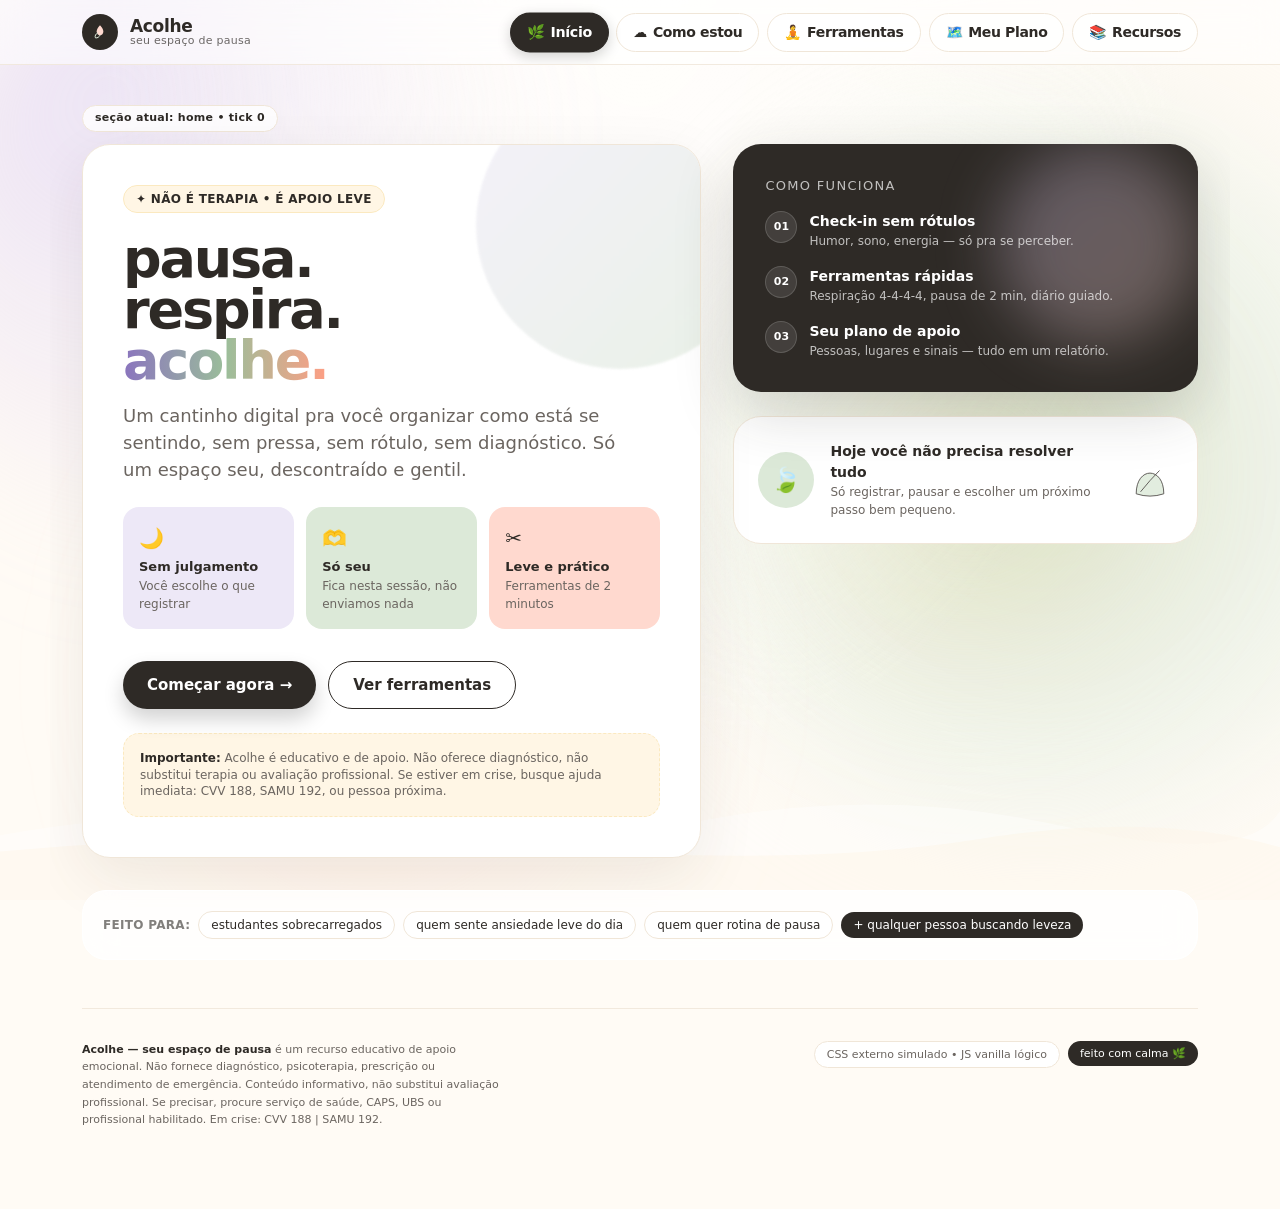
==== index.html @ 72db2b5b "Rename Acolhe-Sistema-Apoio.html to index.html" ====
<!DOCTYPE html>
<html lang="en">
<head>
  <meta charset="UTF-8">
  <meta name="viewport" content="width=device-width, initial-scale=1">
  <title>React Artifact</title>
  <style>*,:after,:before{--tw-border-spacing-x:0;--tw-border-spacing-y:0;--tw-translate-x:0;--tw-translate-y:0;--tw-rotate:0;--tw-skew-x:0;--tw-skew-y:0;--tw-scale-x:1;--tw-scale-y:1;--tw-pan-x: ;--tw-pan-y: ;--tw-pinch-zoom: ;--tw-scroll-snap-strictness:proximity;--tw-gradient-from-position: ;--tw-gradient-via-position: ;--tw-gradient-to-position: ;--tw-ordinal: ;--tw-slashed-zero: ;--tw-numeric-figure: ;--tw-numeric-spacing: ;--tw-numeric-fraction: ;--tw-ring-inset: ;--tw-ring-offset-width:0px;--tw-ring-offset-color:#fff;--tw-ring-color:rgba(59,130,246,.5);--tw-ring-offset-shadow:0 0 #0000;--tw-ring-shadow:0 0 #0000;--tw-shadow:0 0 #0000;--tw-shadow-colored:0 0 #0000;--tw-blur: ;--tw-brightness: ;--tw-contrast: ;--tw-grayscale: ;--tw-hue-rotate: ;--tw-invert: ;--tw-saturate: ;--tw-sepia: ;--tw-drop-shadow: ;--tw-backdrop-blur: ;--tw-backdrop-brightness: ;--tw-backdrop-contrast: ;--tw-backdrop-grayscale: ;--tw-backdrop-hue-rotate: ;--tw-backdrop-invert: ;--tw-backdrop-opacity: ;--tw-backdrop-saturate: ;--tw-backdrop-sepia: ;--tw-contain-size: ;--tw-contain-layout: ;--tw-contain-paint: ;--tw-contain-style: }::backdrop{--tw-border-spacing-x:0;--tw-border-spacing-y:0;--tw-translate-x:0;--tw-translate-y:0;--tw-rotate:0;--tw-skew-x:0;--tw-skew-y:0;--tw-scale-x:1;--tw-scale-y:1;--tw-pan-x: ;--tw-pan-y: ;--tw-pinch-zoom: ;--tw-scroll-snap-strictness:proximity;--tw-gradient-from-position: ;--tw-gradient-via-position: ;--tw-gradient-to-position: ;--tw-ordinal: ;--tw-slashed-zero: ;--tw-numeric-figure: ;--tw-numeric-spacing: ;--tw-numeric-fraction: ;--tw-ring-inset: ;--tw-ring-offset-width:0px;--tw-ring-offset-color:#fff;--tw-ring-color:rgba(59,130,246,.5);--tw-ring-offset-shadow:0 0 #0000;--tw-ring-shadow:0 0 #0000;--tw-shadow:0 0 #0000;--tw-shadow-colored:0 0 #0000;--tw-blur: ;--tw-brightness: ;--tw-contrast: ;--tw-grayscale: ;--tw-hue-rotate: ;--tw-invert: ;--tw-saturate: ;--tw-sepia: ;--tw-drop-shadow: ;--tw-backdrop-blur: ;--tw-backdrop-brightness: ;--tw-backdrop-contrast: ;--tw-backdrop-grayscale: ;--tw-backdrop-hue-rotate: ;--tw-backdrop-invert: ;--tw-backdrop-opacity: ;--tw-backdrop-saturate: ;--tw-backdrop-sepia: ;--tw-contain-size: ;--tw-contain-layout: ;--tw-contain-paint: ;--tw-contain-style: }/*! tailwindcss v3.4.18 | MIT License | https://tailwindcss.com*/*,:after,:before{box-sizing:border-box;border:0 solid #e5e7eb}:after,:before{--tw-content:""}:host,html{line-height:1.5;-webkit-text-size-adjust:100%;-moz-tab-size:4;-o-tab-size:4;tab-size:4;font-family:ui-sans-serif,system-ui,sans-serif,Apple Color Emoji,Segoe UI Emoji,Segoe UI Symbol,Noto Color Emoji;font-feature-settings:normal;font-variation-settings:normal;-webkit-tap-highlight-color:transparent}body{margin:0;line-height:inherit}hr{height:0;color:inherit;border-top-width:1px}abbr:where([title]){-webkit-text-decoration:underline dotted;text-decoration:underline dotted}h1,h2,h3,h4,h5,h6{font-size:inherit;font-weight:inherit}a{color:inherit;text-decoration:inherit}b,strong{font-weight:bolder}code,kbd,pre,samp{font-family:ui-monospace,SFMono-Regular,Menlo,Monaco,Consolas,Liberation Mono,Courier New,monospace;font-feature-settings:normal;font-variation-settings:normal;font-size:1em}small{font-size:80%}sub,sup{font-size:75%;line-height:0;position:relative;vertical-align:baseline}sub{bottom:-.25em}sup{top:-.5em}table{text-indent:0;border-color:inherit;border-collapse:collapse}button,input,optgroup,select,textarea{font-family:inherit;font-feature-settings:inherit;font-variation-settings:inherit;font-size:100%;font-weight:inherit;line-height:inherit;letter-spacing:inherit;color:inherit;margin:0;padding:0}button,select{text-transform:none}button,input:where([type=button]),input:where([type=reset]),input:where([type=submit]){-webkit-appearance:button;background-color:transparent;background-image:none}:-moz-focusring{outline:auto}:-moz-ui-invalid{box-shadow:none}progress{vertical-align:baseline}::-webkit-inner-spin-button,::-webkit-outer-spin-button{height:auto}[type=search]{-webkit-appearance:textfield;outline-offset:-2px}::-webkit-search-decoration{-webkit-appearance:none}::-webkit-file-upload-button{-webkit-appearance:button;font:inherit}summary{display:list-item}blockquote,dd,dl,figure,h1,h2,h3,h4,h5,h6,hr,p,pre{margin:0}fieldset{margin:0}fieldset,legend{padding:0}menu,ol,ul{list-style:none;margin:0;padding:0}dialog{padding:0}textarea{resize:vertical}input::-moz-placeholder,textarea::-moz-placeholder{opacity:1;color:#9ca3af}input::placeholder,textarea::placeholder{opacity:1;color:#9ca3af}[role=button],button{cursor:pointer}:disabled{cursor:default}audio,canvas,embed,iframe,img,object,svg,video{display:block;vertical-align:middle}img,video{max-width:100%;height:auto}[hidden]:where(:not([hidden=until-found])){display:none}.pointer-events-none{pointer-events:none}.invisible{visibility:hidden}.fixed{position:fixed}.absolute{position:absolute}.relative{position:relative}.sticky{position:sticky}.inset-0{inset:0}.-bottom-10{bottom:-2.5rem}.-right-10{right:-2.5rem}.-right-16{right:-4rem}.-top-10{top:-2.5rem}.-top-16{top:-4rem}.bottom-0{bottom:0}.left-0{left:0}.right-0{right:0}.top-0{top:0}.z-0{z-index:0}.z-10{z-index:10}.z-40{z-index:40}.z-\[100\]{z-index:100}.mx-auto{margin-left:auto;margin-right:auto}.mb-3{margin-bottom:.75rem}.mt-1{margin-top:.25rem}.mt-12{margin-top:3rem}.mt-2{margin-top:.5rem}.mt-3{margin-top:.75rem}.mt-4{margin-top:1rem}.mt-5{margin-top:1.25rem}.mt-6{margin-top:1.5rem}.mt-8{margin-top:2rem}.box-border{box-sizing:border-box}.flex{display:flex}.inline-flex{display:inline-flex}.grid{display:grid}.hidden{display:none}.h-10{height:2.5rem}.h-14{height:3.5rem}.h-2{height:.5rem}.h-40{height:10rem}.h-56{height:14rem}.h-72{height:18rem}.h-8{height:2rem}.h-9{height:2.25rem}.h-\[180px\]{height:180px}.h-\[18vh\]{height:18vh}.h-\[200px\]{height:200px}.h-\[64px\]{height:64px}.h-full{height:100%}.max-h-\[260px\]{max-height:260px}.min-h-\[126px\]{min-height:126px}.min-h-\[180px\]{min-height:180px}.min-h-\[64px\]{min-height:64px}.min-h-\[78px\]{min-height:78px}.min-h-\[98px\]{min-height:98px}.min-h-screen{min-height:100vh}.w-10{width:2.5rem}.w-14{width:3.5rem}.w-40{width:10rem}.w-56{width:14rem}.w-72{width:18rem}.w-8{width:2rem}.w-9{width:2.25rem}.w-\[180px\]{width:180px}.w-\[200px\]{width:200px}.w-fit{width:-moz-fit-content;width:fit-content}.w-full{width:100%}.max-w-\[100vw\]{max-width:100vw}.max-w-\[1100px\]{max-width:1100px}.max-w-\[1180px\]{max-width:1180px}.max-w-\[46ch\]{max-width:46ch}.max-w-\[60ch\]{max-width:60ch}.max-w-\[70ch\]{max-width:70ch}.max-w-\[900px\]{max-width:900px}.max-w-\[980px\]{max-width:980px}.flex-1{flex:1 1 0%}.shrink-0{flex-shrink:0}.scale-\[1\.02\]{--tw-scale-x:1.02;--tw-scale-y:1.02}.scale-\[1\.02\],.scale-\[1\.03\]{transform:translate(var(--tw-translate-x),var(--tw-translate-y)) rotate(var(--tw-rotate)) skewX(var(--tw-skew-x)) skewY(var(--tw-skew-y)) scaleX(var(--tw-scale-x)) scaleY(var(--tw-scale-y))}.scale-\[1\.03\]{--tw-scale-x:1.03;--tw-scale-y:1.03}.transform{transform:translate(var(--tw-translate-x),var(--tw-translate-y)) rotate(var(--tw-rotate)) skewX(var(--tw-skew-x)) skewY(var(--tw-skew-y)) scaleX(var(--tw-scale-x)) scaleY(var(--tw-scale-y))}.animate-\[breathePulse_4s_ease-in-out_infinite_alternate\]{animation:breathePulse 4s ease-in-out infinite alternate}.list-disc{list-style-type:disc}.grid-cols-1{grid-template-columns:repeat(1,minmax(0,1fr))}.grid-cols-5{grid-template-columns:repeat(5,minmax(0,1fr))}.flex-col{flex-direction:column}.flex-wrap{flex-wrap:wrap}.items-start{align-items:flex-start}.items-end{align-items:flex-end}.items-center{align-items:center}.items-baseline{align-items:baseline}.items-stretch{align-items:stretch}.justify-center{justify-content:center}.justify-between{justify-content:space-between}.gap-1{gap:.25rem}.gap-1\.5{gap:.375rem}.gap-2{gap:.5rem}.gap-3{gap:.75rem}.gap-4{gap:1rem}.gap-5{gap:1.25rem}.gap-6{gap:1.5rem}.space-y-1\.5>:not([hidden])~:not([hidden]){--tw-space-y-reverse:0;margin-top:calc(.375rem*(1 - var(--tw-space-y-reverse)));margin-bottom:calc(.375rem*var(--tw-space-y-reverse))}.space-y-2>:not([hidden])~:not([hidden]){--tw-space-y-reverse:0;margin-top:calc(.5rem*(1 - var(--tw-space-y-reverse)));margin-bottom:calc(.5rem*var(--tw-space-y-reverse))}.space-y-4>:not([hidden])~:not([hidden]){--tw-space-y-reverse:0;margin-top:calc(1rem*(1 - var(--tw-space-y-reverse)));margin-bottom:calc(1rem*var(--tw-space-y-reverse))}.space-y-5>:not([hidden])~:not([hidden]){--tw-space-y-reverse:0;margin-top:calc(1.25rem*(1 - var(--tw-space-y-reverse)));margin-bottom:calc(1.25rem*var(--tw-space-y-reverse))}.space-y-6>:not([hidden])~:not([hidden]){--tw-space-y-reverse:0;margin-top:calc(1.5rem*(1 - var(--tw-space-y-reverse)));margin-bottom:calc(1.5rem*var(--tw-space-y-reverse))}.space-y-8>:not([hidden])~:not([hidden]){--tw-space-y-reverse:0;margin-top:calc(2rem*(1 - var(--tw-space-y-reverse)));margin-bottom:calc(2rem*var(--tw-space-y-reverse))}.overflow-auto{overflow:auto}.overflow-hidden{overflow:hidden}.overflow-x-hidden{overflow-x:hidden}.whitespace-pre-wrap{white-space:pre-wrap}.rounded-2xl{border-radius:1rem}.rounded-\[14px\]{border-radius:14px}.rounded-\[16px\]{border-radius:16px}.rounded-\[18px\]{border-radius:18px}.rounded-\[20px\]{border-radius:20px}.rounded-\[24px\]{border-radius:24px}.rounded-\[28px\]{border-radius:28px}.rounded-full{border-radius:9999px}.border{border-width:1px}.border-b{border-bottom-width:1px}.border-t{border-top-width:1px}.border-dashed{border-style:dashed}.border-\[\#2E2A26\]{--tw-border-opacity:1;border-color:rgb(46 42 38/var(--tw-border-opacity,1))}.border-\[\#2E2A26\]\/10{border-color:rgba(46,42,38,.1)}.border-\[\#B8D1B3\]{--tw-border-opacity:1;border-color:rgb(184 209 179/var(--tw-border-opacity,1))}.border-\[\#D7C9F5\]{--tw-border-opacity:1;border-color:rgb(215 201 245/var(--tw-border-opacity,1))}.border-\[\#D7C9F5\]\/60{border-color:rgba(215,201,245,.6)}.border-\[\#F0E6D8\]{--tw-border-opacity:1;border-color:rgb(240 230 216/var(--tw-border-opacity,1))}.border-\[\#F0E6D8\]\/80{border-color:hsla(35,44%,89%,.8)}.border-\[\#FBE9C0\]{--tw-border-opacity:1;border-color:rgb(251 233 192/var(--tw-border-opacity,1))}.border-\[\#FFB8A3\]{--tw-border-opacity:1;border-color:rgb(255 184 163/var(--tw-border-opacity,1))}.border-\[\#FFD9CF\]\/30{border-color:rgba(255,217,207,.3)}.border-white{--tw-border-opacity:1;border-color:rgb(255 255 255/var(--tw-border-opacity,1))}.border-white\/10{border-color:hsla(0,0%,100%,.1)}.border-white\/15{border-color:hsla(0,0%,100%,.15)}.border-white\/20{border-color:hsla(0,0%,100%,.2)}.bg-\[\#25D366\]{--tw-bg-opacity:1;background-color:rgb(37 211 102/var(--tw-bg-opacity,1))}.bg-\[\#2E2A26\]{--tw-bg-opacity:1;background-color:rgb(46 42 38/var(--tw-bg-opacity,1))}.bg-\[\#B8D1B3\]{--tw-bg-opacity:1;background-color:rgb(184 209 179/var(--tw-bg-opacity,1))}.bg-\[\#DCE9D8\]{--tw-bg-opacity:1;background-color:rgb(220 233 216/var(--tw-bg-opacity,1))}.bg-\[\#DCE9D8\]\/20{background-color:rgba(220,233,216,.2)}.bg-\[\#EDE8F7\]{--tw-bg-opacity:1;background-color:rgb(237 232 247/var(--tw-bg-opacity,1))}.bg-\[\#FFB8A3\]{--tw-bg-opacity:1;background-color:rgb(255 184 163/var(--tw-bg-opacity,1))}.bg-\[\#FFD9CF\]{--tw-bg-opacity:1;background-color:rgb(255 217 207/var(--tw-bg-opacity,1))}.bg-\[\#FFD9CF\]\/20{background-color:rgba(255,217,207,.2)}.bg-\[\#FFF6E5\]{--tw-bg-opacity:1;background-color:rgb(255 246 229/var(--tw-bg-opacity,1))}.bg-\[\#FFFBF5\]{--tw-bg-opacity:1;background-color:rgb(255 251 245/var(--tw-bg-opacity,1))}.bg-white{--tw-bg-opacity:1;background-color:rgb(255 255 255/var(--tw-bg-opacity,1))}.bg-white\/10{background-color:hsla(0,0%,100%,.1)}.bg-white\/15{background-color:hsla(0,0%,100%,.15)}.bg-white\/55{background-color:hsla(0,0%,100%,.55)}.bg-white\/70{background-color:hsla(0,0%,100%,.7)}.bg-white\/80{background-color:hsla(0,0%,100%,.8)}.bg-white\/90{background-color:hsla(0,0%,100%,.9)}.bg-\[radial-gradient\(ellipse_at_top\2c _rgba\(255\2c 255\2c 255\2c 0\.7\)\2c transparent_60\%\)\]{background-image:radial-gradient(ellipse at top,hsla(0,0%,100%,.7),transparent 60%)}.bg-gradient-to-br{background-image:linear-gradient(to bottom right,var(--tw-gradient-stops))}.bg-gradient-to-r{background-image:linear-gradient(to right,var(--tw-gradient-stops))}.from-\[\#8A74BE\]{--tw-gradient-from:#8a74be var(--tw-gradient-from-position);--tw-gradient-to:rgba(138,116,190,0) var(--tw-gradient-to-position);--tw-gradient-stops:var(--tw-gradient-from),var(--tw-gradient-to)}.from-\[\#D7C9F5\]\/30{--tw-gradient-from:rgba(215,201,245,.3) var(--tw-gradient-from-position);--tw-gradient-to:rgba(215,201,245,0) var(--tw-gradient-to-position);--tw-gradient-stops:var(--tw-gradient-from),var(--tw-gradient-to)}.from-\[\#EDE8F7\]{--tw-gradient-from:#ede8f7 var(--tw-gradient-from-position);--tw-gradient-to:rgba(237,232,247,0) var(--tw-gradient-to-position);--tw-gradient-stops:var(--tw-gradient-from),var(--tw-gradient-to)}.from-\[\#FFD9CF\]\/30{--tw-gradient-from:rgba(255,217,207,.3) var(--tw-gradient-from-position);--tw-gradient-to:rgba(255,217,207,0) var(--tw-gradient-to-position);--tw-gradient-stops:var(--tw-gradient-from),var(--tw-gradient-to)}.via-\[\#9BBE9A\]{--tw-gradient-to:rgba(155,190,154,0) var(--tw-gradient-to-position);--tw-gradient-stops:var(--tw-gradient-from),#9bbe9a var(--tw-gradient-via-position),var(--tw-gradient-to)}.to-\[\#D7C9F5\]\/30{--tw-gradient-to:rgba(215,201,245,.3) var(--tw-gradient-to-position)}.to-\[\#DCE9D8\]{--tw-gradient-to:#dce9d8 var(--tw-gradient-to-position)}.to-\[\#FF9E84\]{--tw-gradient-to:#ff9e84 var(--tw-gradient-to-position)}.to-\[\#FFD9CF\]{--tw-gradient-to:#ffd9cf var(--tw-gradient-to-position)}.to-\[\#FFD9CF\]\/30{--tw-gradient-to:rgba(255,217,207,.3) var(--tw-gradient-to-position)}.bg-clip-text{-webkit-background-clip:text;background-clip:text}.p-3{padding:.75rem}.p-4{padding:1rem}.p-5{padding:1.25rem}.p-6{padding:1.5rem}.p-7{padding:1.75rem}.px-2{padding-left:.5rem;padding-right:.5rem}.px-3{padding-left:.75rem;padding-right:.75rem}.px-4{padding-left:1rem;padding-right:1rem}.px-5{padding-left:1.25rem;padding-right:1.25rem}.px-6{padding-left:1.5rem;padding-right:1.5rem}.py-1{padding-top:.25rem;padding-bottom:.25rem}.py-2{padding-top:.5rem;padding-bottom:.5rem}.py-3{padding-top:.75rem;padding-bottom:.75rem}.py-4{padding-top:1rem;padding-bottom:1rem}.pb-20{padding-bottom:5rem}.pl-4{padding-left:1rem}.pt-8{padding-top:2rem}.text-left{text-align:left}.text-center{text-align:center}.text-\[10px\]{font-size:10px}.text-\[11px\]{font-size:11px}.text-\[12px\]{font-size:12px}.text-\[13px\]{font-size:13px}.text-\[14px\]{font-size:14px}.text-\[15px\]{font-size:15px}.text-\[16px\]{font-size:16px}.text-\[17px\]{font-size:17px}.text-\[18px\]{font-size:18px}.text-\[20px\]{font-size:20px}.text-\[24px\]{font-size:24px}.text-\[26px\]{font-size:26px}.text-\[28px\]{font-size:28px}.text-\[30px\]{font-size:30px}.text-\[32px\]{font-size:32px}.text-\[36px\]{font-size:36px}.text-\[44px\]{font-size:44px}.text-\[48px\]{font-size:48px}.font-black{font-weight:900}.font-bold{font-weight:700}.font-medium{font-weight:500}.font-normal{font-weight:400}.font-semibold{font-weight:600}.leading-\[0\.95\]{line-height:.95}.leading-\[1\.5\]{line-height:1.5}.leading-\[1\.6\]{line-height:1.6}.leading-none{line-height:1}.leading-snug{line-height:1.375}.leading-tight{line-height:1.25}.tracking-\[-0\.02em\]{letter-spacing:-.02em}.tracking-\[-0\.03em\]{letter-spacing:-.03em}.tracking-\[-0\.04em\]{letter-spacing:-.04em}.tracking-tight{letter-spacing:-.025em}.tracking-wide{letter-spacing:.025em}.tracking-widest{letter-spacing:.1em}.text-\[\#2E2A26\]{--tw-text-opacity:1;color:rgb(46 42 38/var(--tw-text-opacity,1))}.text-\[\#2E2A26\]\/80{color:rgba(46,42,38,.8)}.text-\[\#6B6560\]{--tw-text-opacity:1;color:rgb(107 101 96/var(--tw-text-opacity,1))}.text-\[\#FFF7E6\]{--tw-text-opacity:1;color:rgb(255 247 230/var(--tw-text-opacity,1))}.text-transparent{color:transparent}.text-white{--tw-text-opacity:1;color:rgb(255 255 255/var(--tw-text-opacity,1))}.opacity-40{opacity:.4}.opacity-50{opacity:.5}.opacity-60{opacity:.6}.opacity-70{opacity:.7}.opacity-80{opacity:.8}.opacity-90{opacity:.9}.shadow-\[0_10px_20px_rgba\(0\2c 0\2c 0\2c 0\.18\)\]{--tw-shadow:0 10px 20px rgba(0,0,0,.18);--tw-shadow-colored:0 10px 20px var(--tw-shadow-color);box-shadow:var(--tw-ring-offset-shadow,0 0 #0000),var(--tw-ring-shadow,0 0 #0000),var(--tw-shadow)}.shadow-\[0_10px_30px_rgba\(0\2c 0\2c 0\2c 0\.05\)\]{--tw-shadow:0 10px 30px rgba(0,0,0,.05);--tw-shadow-colored:0 10px 30px var(--tw-shadow-color);box-shadow:var(--tw-ring-offset-shadow,0 0 #0000),var(--tw-ring-shadow,0 0 #0000),var(--tw-shadow)}.shadow-\[0_10px_30px_rgba\(0\2c 0\2c 0\2c 0\.15\)\]{--tw-shadow:0 10px 30px rgba(0,0,0,.15);--tw-shadow-colored:0 10px 30px var(--tw-shadow-color);box-shadow:var(--tw-ring-offset-shadow,0 0 #0000),var(--tw-ring-shadow,0 0 #0000),var(--tw-shadow)}.shadow-\[0_12px_40px_rgba\(0\2c 0\2c 0\2c 0\.06\)\]{--tw-shadow:0 12px 40px rgba(0,0,0,.06);--tw-shadow-colored:0 12px 40px var(--tw-shadow-color);box-shadow:var(--tw-ring-offset-shadow,0 0 #0000),var(--tw-ring-shadow,0 0 #0000),var(--tw-shadow)}.shadow-\[0_20px_60px_rgba\(46\2c 42\2c 38\2c 0\.08\)\]{--tw-shadow:0 20px 60px rgba(46,42,38,.08);--tw-shadow-colored:0 20px 60px var(--tw-shadow-color);box-shadow:var(--tw-ring-offset-shadow,0 0 #0000),var(--tw-ring-shadow,0 0 #0000),var(--tw-shadow)}.shadow-\[0_20px_60px_rgba\(46\2c 42\2c 38\2c 0\.18\)\]{--tw-shadow:0 20px 60px rgba(46,42,38,.18);--tw-shadow-colored:0 20px 60px var(--tw-shadow-color);box-shadow:var(--tw-ring-offset-shadow,0 0 #0000),var(--tw-ring-shadow,0 0 #0000),var(--tw-shadow)}.shadow-\[0_4px_14px_rgba\(0\2c 0\2c 0\2c 0\.18\)\]{--tw-shadow:0 4px 14px rgba(0,0,0,.18);--tw-shadow-colored:0 4px 14px var(--tw-shadow-color);box-shadow:var(--tw-ring-offset-shadow,0 0 #0000),var(--tw-ring-shadow,0 0 #0000),var(--tw-shadow)}.shadow-\[0_8px_20px_rgba\(37\2c 211\2c 102\2c 0\.35\)\]{--tw-shadow:0 8px 20px rgba(37,211,102,.35);--tw-shadow-colored:0 8px 20px var(--tw-shadow-color)}.shadow-\[0_8px_20px_rgba\(37\2c 211\2c 102\2c 0\.35\)\],.shadow-lg{box-shadow:var(--tw-ring-offset-shadow,0 0 #0000),var(--tw-ring-shadow,0 0 #0000),var(--tw-shadow)}.shadow-lg{--tw-shadow:0 10px 15px -3px rgba(0,0,0,.1),0 4px 6px -4px rgba(0,0,0,.1);--tw-shadow-colored:0 10px 15px -3px var(--tw-shadow-color),0 4px 6px -4px var(--tw-shadow-color)}.outline-none{outline:2px solid transparent;outline-offset:2px}.blur-\[18px\]{--tw-blur:blur(18px)}.blur-\[18px\],.blur-\[1px\]{filter:var(--tw-blur) var(--tw-brightness) var(--tw-contrast) var(--tw-grayscale) var(--tw-hue-rotate) var(--tw-invert) var(--tw-saturate) var(--tw-sepia) var(--tw-drop-shadow)}.blur-\[1px\]{--tw-blur:blur(1px)}.blur-\[20px\]{--tw-blur:blur(20px)}.blur-\[20px\],.blur-\[30px\]{filter:var(--tw-blur) var(--tw-brightness) var(--tw-contrast) var(--tw-grayscale) var(--tw-hue-rotate) var(--tw-invert) var(--tw-saturate) var(--tw-sepia) var(--tw-drop-shadow)}.blur-\[30px\]{--tw-blur:blur(30px)}.transition{transition-property:color,background-color,border-color,text-decoration-color,fill,stroke,opacity,box-shadow,transform,filter,backdrop-filter;transition-timing-function:cubic-bezier(.4,0,.2,1);transition-duration:.15s}.transition-all{transition-property:all;transition-timing-function:cubic-bezier(.4,0,.2,1);transition-duration:.15s}:root{--lavender:#ede8f7;--lavender-strong:#d7c9f5;--sage:#dce9d8;--sage-strong:#b8d1b3;--sand:#fff6e5;--sand-strong:#fbe9c0;--coral:#ffd9cf;--coral-strong:#ffb8a3;--ink:#2e2a26;--ink-soft:#6b6560;--surface:#fffbf5;--card:#fff;--border:#f0e6d8;--safe-area-inset-top:env(safe-area-inset-top)}*{font-family:ui-rounded,Hiragino Maru Gothic ProN,Quicksand,Nunito,system-ui,-apple-system,sans-serif;box-sizing:border-box}body,html{background:var(--surface);color:var(--ink);overflow-x:hidden;max-width:100vw;width:100%}.aurora-wrap{position:fixed;inset:0;pointer-events:none;z-index:0;overflow:hidden;width:100vw;max-width:100vw;filter:blur(0)}.blob{position:absolute;border-radius:50%;filter:blur(60px);opacity:.5;mix-blend-mode:multiply;will-change:transform;max-width:90vw}.blob-a{width:min(680px,90vw);height:min(680px,90vw);background:radial-gradient(circle at 30% 30%,var(--lavender-strong),transparent 70%);top:-12%;left:-8%;animation:floatA 26s ease-in-out infinite}.blob-b{width:min(740px,90vw);height:min(740px,90vw);background:radial-gradient(circle at 50% 50%,var(--sage-strong),#e8f1e6 60%);top:10%;right:-10%;animation:floatB 32s ease-in-out infinite}.blob-c{width:min(620px,85vw);height:min(620px,85vw);background:radial-gradient(circle at 30% 50%,var(--coral),transparent 70%);bottom:-10%;left:12%;animation:floatC 28s ease-in-out infinite}.blob-d{width:min(520px,80vw);height:min(520px,80vw);background:radial-gradient(circle,var(--sand-strong),transparent 70%);bottom:18%;right:4%;animation:floatD 34s ease-in-out infinite}@keyframes floatA{0%,to{transform:translate(0) scale(1)}33%{transform:translate(60px,40px) scale(1.08)}66%{transform:translate(-20px,70px) scale(.96)}}@keyframes floatB{0%,to{transform:translate(0) scale(1)}50%{transform:translate(-80px,30px) scale(1.12)}}@keyframes floatC{0%,to{transform:translate(0) scale(1)}40%{transform:translate(40px,-60px) scale(1.1)}80%{transform:translate(-30px,-20px) scale(.95)}}@keyframes floatD{0%,to{transform:translate(0) scale(1)}50%{transform:translate(-40px,-50px) scale(1.15)}}.glass{backdrop-filter:blur(16px);-webkit-backdrop-filter:blur(16px)}.range-input{-webkit-appearance:none;-moz-appearance:none;appearance:none;height:10px;border-radius:999px;background:linear-gradient(90deg,var(--lavender-strong),var(--sage-strong));outline:none}.range-input::-webkit-slider-thumb{-webkit-appearance:none;width:28px;height:28px;border-radius:50%;background:#fff;border:3px solid var(--ink);box-shadow:0 2px 10px rgba(0,0,0,.12);cursor:pointer;-webkit-transition:transform .15s;transition:transform .15s}.range-input::-webkit-slider-thumb:active{transform:scale(1.15)}@keyframes breathePulse{0%{transform:scale(.72)}to{transform:scale(1.18)}}.selection\:bg-\[\#FFD9CF\] ::-moz-selection{--tw-bg-opacity:1;background-color:rgb(255 217 207/var(--tw-bg-opacity,1))}.selection\:bg-\[\#FFD9CF\] ::selection{--tw-bg-opacity:1;background-color:rgb(255 217 207/var(--tw-bg-opacity,1))}.selection\:bg-\[\#FFD9CF\]::-moz-selection{--tw-bg-opacity:1;background-color:rgb(255 217 207/var(--tw-bg-opacity,1))}.selection\:bg-\[\#FFD9CF\]::selection{--tw-bg-opacity:1;background-color:rgb(255 217 207/var(--tw-bg-opacity,1))}.placeholder\:opacity-50::-moz-placeholder{opacity:.5}.placeholder\:opacity-50::placeholder{opacity:.5}.hover\:translate-y-\[-1px\]:hover{--tw-translate-y:-1px;transform:translate(var(--tw-translate-x),var(--tw-translate-y)) rotate(var(--tw-rotate)) skewX(var(--tw-skew-x)) skewY(var(--tw-skew-y)) scaleX(var(--tw-scale-x)) scaleY(var(--tw-scale-y))}.hover\:bg-\[\#FFFBF5\]:hover{--tw-bg-opacity:1;background-color:rgb(255 251 245/var(--tw-bg-opacity,1))}.hover\:bg-white:hover{--tw-bg-opacity:1;background-color:rgb(255 255 255/var(--tw-bg-opacity,1))}.hover\:brightness-110:hover{--tw-brightness:brightness(1.1);filter:var(--tw-blur) var(--tw-brightness) var(--tw-contrast) var(--tw-grayscale) var(--tw-hue-rotate) var(--tw-invert) var(--tw-saturate) var(--tw-sepia) var(--tw-drop-shadow)}.focus\:border-\[\#2E2A26\]:focus{--tw-border-opacity:1;border-color:rgb(46 42 38/var(--tw-border-opacity,1))}.focus\:bg-white:focus{--tw-bg-opacity:1;background-color:rgb(255 255 255/var(--tw-bg-opacity,1))}.focus\:text-\[\#2E2A26\]:focus{--tw-text-opacity:1;color:rgb(46 42 38/var(--tw-text-opacity,1))}.focus\:ring-2:focus{--tw-ring-offset-shadow:var(--tw-ring-inset) 0 0 0 var(--tw-ring-offset-width) var(--tw-ring-offset-color);--tw-ring-shadow:var(--tw-ring-inset) 0 0 0 calc(2px + var(--tw-ring-offset-width)) var(--tw-ring-color);box-shadow:var(--tw-ring-offset-shadow),var(--tw-ring-shadow),var(--tw-shadow,0 0 #0000)}.focus\:ring-\[\#2E2A26\]\/10:focus{--tw-ring-color:rgba(46,42,38,.1)}@media (min-width:640px){.sm\:grid-cols-3{grid-template-columns:repeat(3,minmax(0,1fr))}}@media (min-width:768px){.md\:flex{display:flex}.md\:hidden{display:none}.md\:grid-cols-2{grid-template-columns:repeat(2,minmax(0,1fr))}.md\:grid-cols-3{grid-template-columns:repeat(3,minmax(0,1fr))}.md\:grid-cols-\[1\.15fr_0\.85fr\]{grid-template-columns:1.15fr .85fr}.md\:grid-cols-\[1\.1fr_0\.9fr\]{grid-template-columns:1.1fr .9fr}.md\:grid-cols-\[1\.2fr_0\.9fr\]{grid-template-columns:1.2fr .9fr}.md\:flex-row{flex-direction:row}.md\:gap-8{gap:2rem}.md\:p-10{padding:2.5rem}.md\:p-5{padding:1.25rem}.md\:p-7{padding:1.75rem}.md\:p-8{padding:2rem}.md\:px-8{padding-left:2rem;padding-right:2rem}.md\:pt-10{padding-top:2.5rem}.md\:text-\[18px\]{font-size:18px}.md\:text-\[34px\]{font-size:34px}.md\:text-\[38px\]{font-size:38px}.md\:text-\[42px\]{font-size:42px}.md\:text-\[54px\]{font-size:54px}}</style>
</head>
<body>
  <div id="root"></div>
  
  <script type="module">var Cf=Object.create;var{getPrototypeOf:_f,defineProperty:Zl,getOwnPropertyNames:Nf}=Object;var zf=Object.prototype.hasOwnProperty;var En=(e,n,t)=>{t=e!=null?Cf(_f(e)):{};let r=n||!e||!e.__esModule?Zl(t,"default",{value:e,enumerable:!0}):t;for(let l of Nf(e))if(!zf.call(r,l))Zl(r,l,{get:()=>e[l],enumerable:!0});return r};var kr=(e,n)=>()=>(n||e((n={exports:{}}).exports,n),n.exports);var Pf=(e,n)=>{for(var t in n)Zl(e,t,{get:n[t],enumerable:!0,configurable:!0,set:(r)=>n[t]=()=>r})};var Tf=(e,n)=>()=>(e&&(n=e(e=0)),n);var Et=kr((Af)=>{var St=Symbol.for("react.element"),Lf=Symbol.for("react.portal"),Rf=Symbol.for("react.fragment"),If=Symbol.for("react.strict_mode"),Mf=Symbol.for("react.profiler"),Ff=Symbol.for("react.provider"),Df=Symbol.for("react.context"),Of=Symbol.for("react.forward_ref"),Uf=Symbol.for("react.suspense"),xf=Symbol.for("react.memo"),Vf=Symbol.for("react.lazy"),Ei=Symbol.iterator;function $f(e){if(e===null||typeof e!=="object")return null;return e=Ei&&e[Ei]||e["@@iterator"],typeof e==="function"?e:null}var Ni={isMounted:function(){return!1},enqueueForceUpdate:function(){},enqueueReplaceState:function(){},enqueueSetState:function(){}},zi=Object.assign,Pi={};function Hn(e,n,t){this.props=e,this.context=n,this.refs=Pi,this.updater=t||Ni}Hn.prototype.isReactComponent={};Hn.prototype.setState=function(e,n){if(typeof e!=="object"&&typeof e!=="function"&&e!=null)throw Error("setState(...): takes an object of state variables to update or a function which returns an object of state variables.");this.updater.enqueueSetState(this,e,n,"setState")};Hn.prototype.forceUpdate=function(e){this.updater.enqueueForceUpdate(this,e,"forceUpdate")};function Ti(){}Ti.prototype=Hn.prototype;function ql(e,n,t){this.props=e,this.context=n,this.refs=Pi,this.updater=t||Ni}var jl=ql.prototype=new Ti;jl.constructor=ql;zi(jl,Hn.prototype);jl.isPureReactComponent=!0;var Ci=Array.isArray,Li=Object.prototype.hasOwnProperty,bl={current:null},Ri={key:!0,ref:!0,__self:!0,__source:!0};function Ii(e,n,t){var r,l={},o=null,u=null;if(n!=null)for(r in n.ref!==void 0&&(u=n.ref),n.key!==void 0&&(o=""+n.key),n)Li.call(n,r)&&!Ri.hasOwnProperty(r)&&(l[r]=n[r]);var i=arguments.length-2;if(i===1)l.children=t;else if(1<i){for(var a=Array(i),f=0;f<i;f++)a[f]=arguments[f+2];l.children=a}if(e&&e.defaultProps)for(r in i=e.defaultProps,i)l[r]===void 0&&(l[r]=i[r]);return{$$typeof:St,type:e,key:o,ref:u,props:l,_owner:bl.current}}function Hf(e,n){return{$$typeof:St,type:e.type,key:n,ref:e.ref,props:e.props,_owner:e._owner}}function eo(e){return typeof e==="object"&&e!==null&&e.$$typeof===St}function Wf(e){var n={"=":"=0",":":"=2"};return"$"+e.replace(/[=:]/g,function(t){return n[t]})}var _i=/\/+/g;function Jl(e,n){return typeof e==="object"&&e!==null&&e.key!=null?Wf(""+e.key):n.toString(36)}function Er(e,n,t,r,l){var o=typeof e;if(o==="undefined"||o==="boolean")e=null;var u=!1;if(e===null)u=!0;else switch(o){case"string":case"number":u=!0;break;case"object":switch(e.$$typeof){case St:case Lf:u=!0}}if(u)return u=e,l=l(u),e=r===""?"."+Jl(u,0):r,Ci(l)?(t="",e!=null&&(t=e.replace(_i,"$&/")+"/"),Er(l,n,t,"",function(f){return f})):l!=null&&(eo(l)&&(l=Hf(l,t+(!l.key||u&&u.key===l.key?"":(""+l.key).replace(_i,"$&/")+"/")+e)),n.push(l)),1;if(u=0,r=r===""?".":r+":",Ci(e))for(var i=0;i<e.length;i++){o=e[i];var a=r+Jl(o,i);u+=Er(o,n,t,a,l)}else if(a=$f(e),typeof a==="function")for(e=a.call(e),i=0;!(o=e.next()).done;)o=o.value,a=r+Jl(o,i++),u+=Er(o,n,t,a,l);else if(o==="object")throw n=String(e),Error("Objects are not valid as a React child (found: "+(n==="[object Object]"?"object with keys {"+Object.keys(e).join(", ")+"}":n)+"). If you meant to render a collection of children, use an array instead.");return u}function Sr(e,n,t){if(e==null)return e;var r=[],l=0;return Er(e,r,"","",function(o){return n.call(t,o,l++)}),r}function Bf(e){if(e._status===-1){var n=e._result;n=n(),n.then(function(t){if(e._status===0||e._status===-1)e._status=1,e._result=t},function(t){if(e._status===0||e._status===-1)e._status=2,e._result=t}),e._status===-1&&(e._status=0,e._result=n)}if(e._status===1)return e._result.default;throw e._result}var le={current:null},Cr={transition:null},Qf={ReactCurrentDispatcher:le,ReactCurrentBatchConfig:Cr,ReactCurrentOwner:bl};function Mi(){throw Error("act(...) is not supported in production builds of React.")}Af.Children={map:Sr,forEach:function(e,n,t){Sr(e,function(){n.apply(this,arguments)},t)},count:function(e){var n=0;return Sr(e,function(){n++}),n},toArray:function(e){return Sr(e,function(n){return n})||[]},only:function(e){if(!eo(e))throw Error("React.Children.only expected to receive a single React element child.");return e}};Af.Component=Hn;Af.Fragment=Rf;Af.Profiler=Mf;Af.PureComponent=ql;Af.StrictMode=If;Af.Suspense=Uf;Af.__SECRET_INTERNALS_DO_NOT_USE_OR_YOU_WILL_BE_FIRED=Qf;Af.act=Mi;Af.cloneElement=function(e,n,t){if(e===null||e===void 0)throw Error("React.cloneElement(...): The argument must be a React element, but you passed "+e+".");var r=zi({},e.props),l=e.key,o=e.ref,u=e._owner;if(n!=null){if(n.ref!==void 0&&(o=n.ref,u=bl.current),n.key!==void 0&&(l=""+n.key),e.type&&e.type.defaultProps)var i=e.type.defaultProps;for(a in n)Li.call(n,a)&&!Ri.hasOwnProperty(a)&&(r[a]=n[a]===void 0&&i!==void 0?i[a]:n[a])}var a=arguments.length-2;if(a===1)r.children=t;else if(1<a){i=Array(a);for(var f=0;f<a;f++)i[f]=arguments[f+2];r.children=i}return{$$typeof:St,type:e.type,key:l,ref:o,props:r,_owner:u}};Af.createContext=function(e){return e={$$typeof:Df,_currentValue:e,_currentValue2:e,_threadCount:0,Provider:null,Consumer:null,_defaultValue:null,_globalName:null},e.Provider={$$typeof:Ff,_context:e},e.Consumer=e};Af.createElement=Ii;Af.createFactory=function(e){var n=Ii.bind(null,e);return n.type=e,n};Af.createRef=function(){return{current:null}};Af.forwardRef=function(e){return{$$typeof:Of,render:e}};Af.isValidElement=eo;Af.lazy=function(e){return{$$typeof:Vf,_payload:{_status:-1,_result:e},_init:Bf}};Af.memo=function(e,n){return{$$typeof:xf,type:e,compare:n===void 0?null:n}};Af.startTransition=function(e){var n=Cr.transition;Cr.transition={};try{e()}finally{Cr.transition=n}};Af.unstable_act=Mi;Af.useCallback=function(e,n){return le.current.useCallback(e,n)};Af.useContext=function(e){return le.current.useContext(e)};Af.useDebugValue=function(){};Af.useDeferredValue=function(e){return le.current.useDeferredValue(e)};Af.useEffect=function(e,n){return le.current.useEffect(e,n)};Af.useId=function(){return le.current.useId()};Af.useImperativeHandle=function(e,n,t){return le.current.useImperativeHandle(e,n,t)};Af.useInsertionEffect=function(e,n){return le.current.useInsertionEffect(e,n)};Af.useLayoutEffect=function(e,n){return le.current.useLayoutEffect(e,n)};Af.useMemo=function(e,n){return le.current.useMemo(e,n)};Af.useReducer=function(e,n,t){return le.current.useReducer(e,n,t)};Af.useRef=function(e){return le.current.useRef(e)};Af.useState=function(e){return le.current.useState(e)};Af.useSyncExternalStore=function(e,n,t){return le.current.useSyncExternalStore(e,n,t)};Af.useTransition=function(){return le.current.useTransition()};Af.version="18.3.1"});var $i=kr((Td)=>{function to(e,n){var t=e.length;e.push(n);e:for(;0<t;){var r=t-1>>>1,l=e[r];if(0<_r(l,n))e[r]=n,e[t]=l,t=r;else break e}}function Ne(e){return e.length===0?null:e[0]}function Tr(e){if(e.length===0)return null;var n=e[0],t=e.pop();if(t!==n){e[0]=t;e:for(var r=0,l=e.length,o=l>>>1;r<o;){var u=2*(r+1)-1,i=e[u],a=u+1,f=e[a];if(0>_r(i,t))a<l&&0>_r(f,i)?(e[r]=f,e[a]=t,r=a):(e[r]=i,e[u]=t,r=u);else if(a<l&&0>_r(f,t))e[r]=f,e[a]=t,r=a;else break e}}return n}function _r(e,n){var t=e.sortIndex-n.sortIndex;return t!==0?t:e.id-n.id}if(typeof performance==="object"&&typeof performance.now==="function")ro=performance,Td.unstable_now=function(){return ro.now()};else Nr=Date,lo=Nr.now(),Td.unstable_now=function(){return Nr.now()-lo};var ro,Nr,lo,Oe=[],je=[],Pd=1,ge=null,b=3,Lr=!1,Cn=!1,_t=!1,Di=typeof setTimeout==="function"?setTimeout:null,Oi=typeof clearTimeout==="function"?clearTimeout:null,Fi=typeof setImmediate<"u"?setImmediate:null;typeof navigator<"u"&&navigator.scheduling!==void 0&&navigator.scheduling.isInputPending!==void 0&&navigator.scheduling.isInputPending.bind(navigator.scheduling);function oo(e){for(var n=Ne(je);n!==null;){if(n.callback===null)Tr(je);else if(n.startTime<=e)Tr(je),n.sortIndex=n.expirationTime,to(Oe,n);else break;n=Ne(je)}}function io(e){if(_t=!1,oo(e),!Cn)if(Ne(Oe)!==null)Cn=!0,so(ao);else{var n=Ne(je);n!==null&&co(io,n.startTime-e)}}function ao(e,n){Cn=!1,_t&&(_t=!1,Oi(Nt),Nt=-1),Lr=!0;var t=b;try{oo(n);for(ge=Ne(Oe);ge!==null&&(!(ge.expirationTime>n)||e&&!Vi());){var r=ge.callback;if(typeof r==="function"){ge.callback=null,b=ge.priorityLevel;var l=r(ge.expirationTime<=n);n=Td.unstable_now(),typeof l==="function"?ge.callback=l:ge===Ne(Oe)&&Tr(Oe),oo(n)}else Tr(Oe);ge=Ne(Oe)}if(ge!==null)var o=!0;else{var u=Ne(je);u!==null&&co(io,u.startTime-n),o=!1}return o}finally{ge=null,b=t,Lr=!1}}var Rr=!1,zr=null,Nt=-1,Ui=5,xi=-1;function Vi(){return Td.unstable_now()-xi<Ui?!1:!0}function no(){if(zr!==null){var e=Td.unstable_now();xi=e;var n=!0;try{n=zr(!0,e)}finally{n?Ct():(Rr=!1,zr=null)}}else Rr=!1}var Ct;if(typeof Fi==="function")Ct=function(){Fi(no)};else if(typeof MessageChannel<"u")Pr=new MessageChannel,uo=Pr.port2,Pr.port1.onmessage=no,Ct=function(){uo.postMessage(null)};else Ct=function(){Di(no,0)};var Pr,uo;function so(e){zr=e,Rr||(Rr=!0,Ct())}function co(e,n){Nt=Di(function(){e(Td.unstable_now())},n)}Td.unstable_IdlePriority=5;Td.unstable_ImmediatePriority=1;Td.unstable_LowPriority=4;Td.unstable_NormalPriority=3;Td.unstable_Profiling=null;Td.unstable_UserBlockingPriority=2;Td.unstable_cancelCallback=function(e){e.callback=null};Td.unstable_continueExecution=function(){Cn||Lr||(Cn=!0,so(ao))};Td.unstable_forceFrameRate=function(e){0>e||125<e?console.error("forceFrameRate takes a positive int between 0 and 125, forcing frame rates higher than 125 fps is not supported"):Ui=0<e?Math.floor(1000/e):5};Td.unstable_getCurrentPriorityLevel=function(){return b};Td.unstable_getFirstCallbackNode=function(){return Ne(Oe)};Td.unstable_next=function(e){switch(b){case 1:case 2:case 3:var n=3;break;default:n=b}var t=b;b=n;try{return e()}finally{b=t}};Td.unstable_pauseExecution=function(){};Td.unstable_requestPaint=function(){};Td.unstable_runWithPriority=function(e,n){switch(e){case 1:case 2:case 3:case 4:case 5:break;default:e=3}var t=b;b=e;try{return n()}finally{b=t}};Td.unstable_scheduleCallback=function(e,n,t){var r=Td.unstable_now();switch(typeof t==="object"&&t!==null?(t=t.delay,t=typeof t==="number"&&0<t?r+t:r):t=r,e){case 1:var l=-1;break;case 2:l=250;break;case 5:l=1073741823;break;case 4:l=1e4;break;default:l=5000}return l=t+l,e={id:Pd++,callback:n,priorityLevel:e,startTime:t,expirationTime:l,sortIndex:-1},t>r?(e.sortIndex=t,to(je,e),Ne(Oe)===null&&e===Ne(je)&&(_t?(Oi(Nt),Nt=-1):_t=!0,co(io,t-r))):(e.sortIndex=l,to(Oe,e),Cn||Lr||(Cn=!0,so(ao))),e};Td.unstable_shouldYield=Vi;Td.unstable_wrapCallback=function(e){var n=b;return function(){var t=b;b=n;try{return e.apply(this,arguments)}finally{b=t}}}});var yi={};Pf(yi,{version:()=>bc,unstable_renderSubtreeIntoContainer:()=>jc,unstable_batchedUpdates:()=>qc,unmountComponentAtNode:()=>Jc,render:()=>Zc,hydrateRoot:()=>Gc,hydrate:()=>Xc,flushSync:()=>Yc,findDOMNode:()=>Kc,createRoot:()=>Ac,createPortal:()=>Qc,__SECRET_INTERNALS_DO_NOT_USE_OR_YOU_WILL_BE_FIRED:()=>Bc});function w(e){for(var n="https://reactjs.org/docs/error-decoder.html?invariant="+e,t=1;t<arguments.length;t++)n+="&args[]="+encodeURIComponent(arguments[t]);return"Minified React error #"+e+"; visit "+n+" for the full message or use the non-minified dev environment for full errors and additional helpful warnings."}function xn(e,n){at(e,n),at(e+"Capture",n)}function at(e,n){Jt[e]=n;for(e=0;e<n.length;e++)Ka.add(n[e])}function Gd(e){if(Fo.call(Wi,e))return!0;if(Fo.call(Hi,e))return!1;if(Xd.test(e))return Wi[e]=!0;return Hi[e]=!0,!1}function Zd(e,n,t,r){if(t!==null&&t.type===0)return!1;switch(typeof n){case"function":case"symbol":return!0;case"boolean":if(r)return!1;if(t!==null)return!t.acceptsBooleans;return e=e.toLowerCase().slice(0,5),e!=="data-"&&e!=="aria-";default:return!1}}function Jd(e,n,t,r){if(n===null||typeof n>"u"||Zd(e,n,t,r))return!0;if(r)return!1;if(t!==null)switch(t.type){case 3:return!n;case 4:return n===!1;case 5:return isNaN(n);case 6:return isNaN(n)||1>n}return!1}function ie(e,n,t,r,l,o,u){this.acceptsBooleans=n===2||n===3||n===4,this.attributeName=r,this.attributeNamespace=l,this.mustUseProperty=t,this.propertyName=e,this.type=n,this.sanitizeURL=o,this.removeEmptyString=u}function Tu(e){return e[1].toUpperCase()}function Lu(e,n,t,r){var l=j.hasOwnProperty(n)?j[n]:null;if(l!==null?l.type!==0:r||!(2<n.length)||n[0]!=="o"&&n[0]!=="O"||n[1]!=="n"&&n[1]!=="N")Jd(n,t,l,r)&&(t=null),r||l===null?Gd(n)&&(t===null?e.removeAttribute(n):e.setAttribute(n,""+t)):l.mustUseProperty?e[l.propertyName]=t===null?l.type===3?!1:"":t:(n=l.attributeName,r=l.attributeNamespace,t===null?e.removeAttribute(n):(l=l.type,t=l===3||l===4&&t===!0?"":""+t,r?e.setAttributeNS(r,n,t):e.setAttribute(n,t)))}function zt(e){if(e===null||typeof e!=="object")return null;return e=Bi&&e[Bi]||e["@@iterator"],typeof e==="function"?e:null}function Ft(e){if(fo===void 0)try{throw Error()}catch(t){var n=t.stack.trim().match(/\n( *(at )?)/);fo=n&&n[1]||""}return`
`+fo+e}function mo(e,n){if(!e||po)return"";po=!0;var t=Error.prepareStackTrace;Error.prepareStackTrace=void 0;try{if(n)if(n=function(){throw Error()},Object.defineProperty(n.prototype,"props",{set:function(){throw Error()}}),typeof Reflect==="object"&&Reflect.construct){try{Reflect.construct(n,[])}catch(f){var r=f}Reflect.construct(e,[],n)}else{try{n.call()}catch(f){r=f}e.call(n.prototype)}else{try{throw Error()}catch(f){r=f}e()}}catch(f){if(f&&r&&typeof f.stack==="string"){for(var l=f.stack.split(`
`),o=r.stack.split(`
`),u=l.length-1,i=o.length-1;1<=u&&0<=i&&l[u]!==o[i];)i--;for(;1<=u&&0<=i;u--,i--)if(l[u]!==o[i]){if(u!==1||i!==1)do if(u--,i--,0>i||l[u]!==o[i]){var a=`
`+l[u].replace(" at new "," at ");return e.displayName&&a.includes("<anonymous>")&&(a=a.replace("<anonymous>",e.displayName)),a}while(1<=u&&0<=i);break}}}finally{po=!1,Error.prepareStackTrace=t}return(e=e?e.displayName||e.name:"")?Ft(e):""}function qd(e){switch(e.tag){case 5:return Ft(e.type);case 16:return Ft("Lazy");case 13:return Ft("Suspense");case 19:return Ft("SuspenseList");case 0:case 2:case 15:return e=mo(e.type,!1),e;case 11:return e=mo(e.type.render,!1),e;case 1:return e=mo(e.type,!0),e;default:return""}}function xo(e){if(e==null)return null;if(typeof e==="function")return e.displayName||e.name||null;if(typeof e==="string")return e;switch(e){case Kn:return"Fragment";case An:return"Portal";case Do:return"Profiler";case Ru:return"StrictMode";case Oo:return"Suspense";case Uo:return"SuspenseList"}if(typeof e==="object")switch(e.$$typeof){case Xa:return(e.displayName||"Context")+".Consumer";case Ya:return(e._context.displayName||"Context")+".Provider";case Iu:var n=e.render;return e=e.displayName,e||(e=n.displayName||n.name||"",e=e!==""?"ForwardRef("+e+")":"ForwardRef"),e;case Mu:return n=e.displayName||null,n!==null?n:xo(e.type)||"Memo";case en:n=e._payload,e=e._init;try{return xo(e(n))}catch(t){}}return null}function jd(e){var n=e.type;switch(e.tag){case 24:return"Cache";case 9:return(n.displayName||"Context")+".Consumer";case 10:return(n._context.displayName||"Context")+".Provider";case 18:return"DehydratedFragment";case 11:return e=n.render,e=e.displayName||e.name||"",n.displayName||(e!==""?"ForwardRef("+e+")":"ForwardRef");case 7:return"Fragment";case 5:return n;case 4:return"Portal";case 3:return"Root";case 6:return"Text";case 16:return xo(n);case 8:return n===Ru?"StrictMode":"Mode";case 22:return"Offscreen";case 12:return"Profiler";case 21:return"Scope";case 13:return"Suspense";case 19:return"SuspenseList";case 25:return"TracingMarker";case 1:case 0:case 17:case 2:case 14:case 15:if(typeof n==="function")return n.displayName||n.name||null;if(typeof n==="string")return n}return null}function hn(e){switch(typeof e){case"boolean":case"number":case"string":case"undefined":return e;case"object":return e;default:return""}}function Za(e){var n=e.type;return(e=e.nodeName)&&e.toLowerCase()==="input"&&(n==="checkbox"||n==="radio")}function bd(e){var n=Za(e)?"checked":"value",t=Object.getOwnPropertyDescriptor(e.constructor.prototype,n),r=""+e[n];if(!e.hasOwnProperty(n)&&typeof t<"u"&&typeof t.get==="function"&&typeof t.set==="function"){var{get:l,set:o}=t;return Object.defineProperty(e,n,{configurable:!0,get:function(){return l.call(this)},set:function(u){r=""+u,o.call(this,u)}}),Object.defineProperty(e,n,{enumerable:t.enumerable}),{getValue:function(){return r},setValue:function(u){r=""+u},stopTracking:function(){e._valueTracker=null,delete e[n]}}}}function Mr(e){e._valueTracker||(e._valueTracker=bd(e))}function Ja(e){if(!e)return!1;var n=e._valueTracker;if(!n)return!0;var t=n.getValue(),r="";return e&&(r=Za(e)?e.checked?"true":"false":e.value),e=r,e!==t?(n.setValue(e),!0):!1}function rl(e){if(e=e||(typeof document<"u"?document:void 0),typeof e>"u")return null;try{return e.activeElement||e.body}catch(n){return e.body}}function Vo(e,n){var t=n.checked;return W({},n,{defaultChecked:void 0,defaultValue:void 0,value:void 0,checked:t!=null?t:e._wrapperState.initialChecked})}function Qi(e,n){var t=n.defaultValue==null?"":n.defaultValue,r=n.checked!=null?n.checked:n.defaultChecked;t=hn(n.value!=null?n.value:t),e._wrapperState={initialChecked:r,initialValue:t,controlled:n.type==="checkbox"||n.type==="radio"?n.checked!=null:n.value!=null}}function qa(e,n){n=n.checked,n!=null&&Lu(e,"checked",n,!1)}function $o(e,n){qa(e,n);var t=hn(n.value),r=n.type;if(t!=null)if(r==="number"){if(t===0&&e.value===""||e.value!=t)e.value=""+t}else e.value!==""+t&&(e.value=""+t);else if(r==="submit"||r==="reset"){e.removeAttribute("value");return}n.hasOwnProperty("value")?Ho(e,n.type,t):n.hasOwnProperty("defaultValue")&&Ho(e,n.type,hn(n.defaultValue)),n.checked==null&&n.defaultChecked!=null&&(e.defaultChecked=!!n.defaultChecked)}function Ai(e,n,t){if(n.hasOwnProperty("value")||n.hasOwnProperty("defaultValue")){var r=n.type;if(!(r!=="submit"&&r!=="reset"||n.value!==void 0&&n.value!==null))return;n=""+e._wrapperState.initialValue,t||n===e.value||(e.value=n),e.defaultValue=n}t=e.name,t!==""&&(e.name=""),e.defaultChecked=!!e._wrapperState.initialChecked,t!==""&&(e.name=t)}function Ho(e,n,t){if(n!=="number"||rl(e.ownerDocument)!==e)t==null?e.defaultValue=""+e._wrapperState.initialValue:e.defaultValue!==""+t&&(e.defaultValue=""+t)}function tt(e,n,t,r){if(e=e.options,n){n={};for(var l=0;l<t.length;l++)n["$"+t[l]]=!0;for(t=0;t<e.length;t++)l=n.hasOwnProperty("$"+e[t].value),e[t].selected!==l&&(e[t].selected=l),l&&r&&(e[t].defaultSelected=!0)}else{t=""+hn(t),n=null;for(l=0;l<e.length;l++){if(e[l].value===t){e[l].selected=!0,r&&(e[l].defaultSelected=!0);return}n!==null||e[l].disabled||(n=e[l])}n!==null&&(n.selected=!0)}}function Wo(e,n){if(n.dangerouslySetInnerHTML!=null)throw Error(w(91));return W({},n,{value:void 0,defaultValue:void 0,children:""+e._wrapperState.initialValue})}function Ki(e,n){var t=n.value;if(t==null){if(t=n.children,n=n.defaultValue,t!=null){if(n!=null)throw Error(w(92));if(Dt(t)){if(1<t.length)throw Error(w(93));t=t[0]}n=t}n==null&&(n=""),t=n}e._wrapperState={initialValue:hn(t)}}function ja(e,n){var t=hn(n.value),r=hn(n.defaultValue);t!=null&&(t=""+t,t!==e.value&&(e.value=t),n.defaultValue==null&&e.defaultValue!==t&&(e.defaultValue=t)),r!=null&&(e.defaultValue=""+r)}function Yi(e){var n=e.textContent;n===e._wrapperState.initialValue&&n!==""&&n!==null&&(e.value=n)}function ba(e){switch(e){case"svg":return"http://www.w3.org/2000/svg";case"math":return"http://www.w3.org/1998/Math/MathML";default:return"http://www.w3.org/1999/xhtml"}}function Bo(e,n){return e==null||e==="http://www.w3.org/1999/xhtml"?ba(n):e==="http://www.w3.org/2000/svg"&&n==="foreignObject"?"http://www.w3.org/1999/xhtml":e}function qt(e,n){if(n){var t=e.firstChild;if(t&&t===e.lastChild&&t.nodeType===3){t.nodeValue=n;return}}e.textContent=n}function ns(e,n,t){return n==null||typeof n==="boolean"||n===""?"":t||typeof n!=="number"||n===0||Wt.hasOwnProperty(e)&&Wt[e]?(""+n).trim():n+"px"}function ts(e,n){e=e.style;for(var t in n)if(n.hasOwnProperty(t)){var r=t.indexOf("--")===0,l=ns(t,n[t],r);t==="float"&&(t="cssFloat"),r?e.setProperty(t,l):e[t]=l}}function Qo(e,n){if(n){if(np[e]&&(n.children!=null||n.dangerouslySetInnerHTML!=null))throw Error(w(137,e));if(n.dangerouslySetInnerHTML!=null){if(n.children!=null)throw Error(w(60));if(typeof n.dangerouslySetInnerHTML!=="object"||!("__html"in n.dangerouslySetInnerHTML))throw Error(w(61))}if(n.style!=null&&typeof n.style!=="object")throw Error(w(62))}}function Ao(e,n){if(e.indexOf("-")===-1)return typeof n.is==="string";switch(e){case"annotation-xml":case"color-profile":case"font-face":case"font-face-src":case"font-face-uri":case"font-face-format":case"font-face-name":case"missing-glyph":return!1;default:return!0}}function Fu(e){return e=e.target||e.srcElement||window,e.correspondingUseElement&&(e=e.correspondingUseElement),e.nodeType===3?e.parentNode:e}function Xi(e){if(e=hr(e)){if(typeof Yo!=="function")throw Error(w(280));var n=e.stateNode;n&&(n=Il(n),Yo(e.stateNode,e.type,n))}}function rs(e){rt?lt?lt.push(e):lt=[e]:rt=e}function ls(){if(rt){var e=rt,n=lt;if(lt=rt=null,Xi(e),n)for(e=0;e<n.length;e++)Xi(n[e])}}function os(e,n){return e(n)}function us(){}function is(e,n,t){if(ho)return e(n,t);ho=!0;try{return os(e,n,t)}finally{if(ho=!1,rt!==null||lt!==null)us(),ls()}}function jt(e,n){var t=e.stateNode;if(t===null)return null;var r=Il(t);if(r===null)return null;t=r[n];e:switch(n){case"onClick":case"onClickCapture":case"onDoubleClick":case"onDoubleClickCapture":case"onMouseDown":case"onMouseDownCapture":case"onMouseMove":case"onMouseMoveCapture":case"onMouseUp":case"onMouseUpCapture":case"onMouseEnter":(r=!r.disabled)||(e=e.type,r=!(e==="button"||e==="input"||e==="select"||e==="textarea")),e=!r;break e;default:e=!1}if(e)return null;if(t&&typeof t!=="function")throw Error(w(231,n,typeof t));return t}function tp(e,n,t,r,l,o,u,i,a){var f=Array.prototype.slice.call(arguments,3);try{n.apply(t,f)}catch(h){this.onError(h)}}function lp(e,n,t,r,l,o,u,i,a){Bt=!1,ll=null,tp.apply(rp,arguments)}function op(e,n,t,r,l,o,u,i,a){if(lp.apply(this,arguments),Bt){if(Bt){var f=ll;Bt=!1,ll=null}else throw Error(w(198));ol||(ol=!0,Go=f)}}function Vn(e){var n=e,t=e;if(e.alternate)for(;n.return;)n=n.return;else{e=n;do n=e,(n.flags&4098)!==0&&(t=n.return),e=n.return;while(e)}return n.tag===3?t:null}function as(e){if(e.tag===13){var n=e.memoizedState;if(n===null&&(e=e.alternate,e!==null&&(n=e.memoizedState)),n!==null)return n.dehydrated}return null}function Gi(e){if(Vn(e)!==e)throw Error(w(188))}function up(e){var n=e.alternate;if(!n){if(n=Vn(e),n===null)throw Error(w(188));return n!==e?null:e}for(var t=e,r=n;;){var l=t.return;if(l===null)break;var o=l.alternate;if(o===null){if(r=l.return,r!==null){t=r;continue}break}if(l.child===o.child){for(o=l.child;o;){if(o===t)return Gi(l),e;if(o===r)return Gi(l),n;o=o.sibling}throw Error(w(188))}if(t.return!==r.return)t=l,r=o;else{for(var u=!1,i=l.child;i;){if(i===t){u=!0,t=l,r=o;break}if(i===r){u=!0,r=l,t=o;break}i=i.sibling}if(!u){for(i=o.child;i;){if(i===t){u=!0,t=o,r=l;break}if(i===r){u=!0,r=o,t=l;break}i=i.sibling}if(!u)throw Error(w(189))}}if(t.alternate!==r)throw Error(w(190))}if(t.tag!==3)throw Error(w(188));return t.stateNode.current===t?e:n}function ss(e){return e=up(e),e!==null?cs(e):null}function cs(e){if(e.tag===5||e.tag===6)return e;for(e=e.child;e!==null;){var n=cs(e);if(n!==null)return n;e=e.sibling}return null}function fp(e){if($e&&typeof $e.onCommitFiberRoot==="function")try{$e.onCommitFiberRoot(Pl,e,void 0,(e.current.flags&128)===128)}catch(n){}}function mp(e){return e>>>=0,e===0?32:31-(dp(e)/pp|0)|0}function Ot(e){switch(e&-e){case 1:return 1;case 2:return 2;case 4:return 4;case 8:return 8;case 16:return 16;case 32:return 32;case 64:case 128:case 256:case 512:case 1024:case 2048:case 4096:case 8192:case 16384:case 32768:case 65536:case 131072:case 262144:case 524288:case 1048576:case 2097152:return e&4194240;case 4194304:case 8388608:case 16777216:case 33554432:case 67108864:return e&130023424;case 134217728:return 134217728;case 268435456:return 268435456;case 536870912:return 536870912;case 1073741824:return 1073741824;default:return e}}function il(e,n){var t=e.pendingLanes;if(t===0)return 0;var r=0,l=e.suspendedLanes,o=e.pingedLanes,u=t&268435455;if(u!==0){var i=u&~l;i!==0?r=Ot(i):(o&=u,o!==0&&(r=Ot(o)))}else u=t&~l,u!==0?r=Ot(u):o!==0&&(r=Ot(o));if(r===0)return 0;if(n!==0&&n!==r&&(n&l)===0&&(l=r&-r,o=n&-n,l>=o||l===16&&(o&4194240)!==0))return n;if((r&4)!==0&&(r|=t&16),n=e.entangledLanes,n!==0)for(e=e.entanglements,n&=r;0<n;)t=31-Re(n),l=1<<t,r|=e[t],n&=~l;return r}function hp(e,n){switch(e){case 1:case 2:case 4:return n+250;case 8:case 16:case 32:case 64:case 128:case 256:case 512:case 1024:case 2048:case 4096:case 8192:case 16384:case 32768:case 65536:case 131072:case 262144:case 524288:case 1048576:case 2097152:return n+5000;case 4194304:case 8388608:case 16777216:case 33554432:case 67108864:return-1;case 134217728:case 268435456:case 536870912:case 1073741824:return-1;default:return-1}}function vp(e,n){for(var{suspendedLanes:t,pingedLanes:r,expirationTimes:l,pendingLanes:o}=e;0<o;){var u=31-Re(o),i=1<<u,a=l[u];if(a===-1){if((i&t)===0||(i&r)!==0)l[u]=hp(i,n)}else a<=n&&(e.expiredLanes|=i);o&=~i}}function Zo(e){return e=e.pendingLanes&-1073741825,e!==0?e:e&1073741824?1073741824:0}function ms(){var e=Dr;return Dr<<=1,(Dr&4194240)===0&&(Dr=64),e}function vo(e){for(var n=[],t=0;31>t;t++)n.push(e);return n}function pr(e,n,t){e.pendingLanes|=n,n!==536870912&&(e.suspendedLanes=0,e.pingedLanes=0),e=e.eventTimes,n=31-Re(n),e[n]=t}function yp(e,n){var t=e.pendingLanes&~n;e.pendingLanes=n,e.suspendedLanes=0,e.pingedLanes=0,e.expiredLanes&=n,e.mutableReadLanes&=n,e.entangledLanes&=n,n=e.entanglements;var r=e.eventTimes;for(e=e.expirationTimes;0<t;){var l=31-Re(t),o=1<<l;n[l]=0,r[l]=-1,e[l]=-1,t&=~o}}function Ou(e,n){var t=e.entangledLanes|=n;for(e=e.entanglements;t;){var r=31-Re(t),l=1<<r;l&n|e[r]&n&&(e[r]|=n),t&=~l}}function hs(e){return e&=-e,1<e?4<e?(e&268435455)!==0?16:536870912:4:1}function Ji(e,n){switch(e){case"focusin":case"focusout":un=null;break;case"dragenter":case"dragleave":an=null;break;case"mouseover":case"mouseout":sn=null;break;case"pointerover":case"pointerout":bt.delete(n.pointerId);break;case"gotpointercapture":case"lostpointercapture":er.delete(n.pointerId)}}function Pt(e,n,t,r,l,o){if(e===null||e.nativeEvent!==o)return e={blockedOn:n,domEventName:t,eventSystemFlags:r,nativeEvent:o,targetContainers:[l]},n!==null&&(n=hr(n),n!==null&&Uu(n)),e;return e.eventSystemFlags|=r,n=e.targetContainers,l!==null&&n.indexOf(l)===-1&&n.push(l),e}function wp(e,n,t,r,l){switch(n){case"focusin":return un=Pt(un,e,n,t,r,l),!0;case"dragenter":return an=Pt(an,e,n,t,r,l),!0;case"mouseover":return sn=Pt(sn,e,n,t,r,l),!0;case"pointerover":var o=l.pointerId;return bt.set(o,Pt(bt.get(o)||null,e,n,t,r,l)),!0;case"gotpointercapture":return o=l.pointerId,er.set(o,Pt(er.get(o)||null,e,n,t,r,l)),!0}return!1}function ks(e){var n=Pn(e.target);if(n!==null){var t=Vn(n);if(t!==null){if(n=t.tag,n===13){if(n=as(t),n!==null){e.blockedOn=n,ws(e.priority,function(){ys(t)});return}}else if(n===3&&t.stateNode.current.memoizedState.isDehydrated){e.blockedOn=t.tag===3?t.stateNode.containerInfo:null;return}}}e.blockedOn=null}function Yr(e){if(e.blockedOn!==null)return!1;for(var n=e.targetContainers;0<n.length;){var t=qo(e.domEventName,e.eventSystemFlags,n[0],e.nativeEvent);if(t===null){t=e.nativeEvent;var r=new t.constructor(t.type,t);Ko=r,t.target.dispatchEvent(r),Ko=null}else return n=hr(t),n!==null&&Uu(n),e.blockedOn=t,!1;n.shift()}return!0}function qi(e,n,t){Yr(e)&&t.delete(n)}function kp(){Jo=!1,un!==null&&Yr(un)&&(un=null),an!==null&&Yr(an)&&(an=null),sn!==null&&Yr(sn)&&(sn=null),bt.forEach(qi),er.forEach(qi)}function Tt(e,n){e.blockedOn===n&&(e.blockedOn=null,Jo||(Jo=!0,V.unstable_scheduleCallback(V.unstable_NormalPriority,kp)))}function nr(e){function n(l){return Tt(l,e)}if(0<Ur.length){Tt(Ur[0],e);for(var t=1;t<Ur.length;t++){var r=Ur[t];r.blockedOn===e&&(r.blockedOn=null)}}un!==null&&Tt(un,e),an!==null&&Tt(an,e),sn!==null&&Tt(sn,e),bt.forEach(n),er.forEach(n);for(t=0;t<tn.length;t++)r=tn[t],r.blockedOn===e&&(r.blockedOn=null);for(;0<tn.length&&(t=tn[0],t.blockedOn===null);)ks(t),t.blockedOn===null&&tn.shift()}function Sp(e,n,t,r){var l=M,o=ot.transition;ot.transition=null;try{M=1,xu(e,n,t,r)}finally{M=l,ot.transition=o}}function Ep(e,n,t,r){var l=M,o=ot.transition;ot.transition=null;try{M=4,xu(e,n,t,r)}finally{M=l,ot.transition=o}}function xu(e,n,t,r){if(al){var l=qo(e,n,t,r);if(l===null)Eo(e,n,r,sl,t),Ji(e,r);else if(wp(l,e,n,t,r))r.stopPropagation();else if(Ji(e,r),n&4&&-1<gp.indexOf(e)){for(;l!==null;){var o=hr(l);if(o!==null&&vs(o),o=qo(e,n,t,r),o===null&&Eo(e,n,r,sl,t),o===l)break;l=o}l!==null&&r.stopPropagation()}else Eo(e,n,r,null,t)}}function qo(e,n,t,r){if(sl=null,e=Fu(r),e=Pn(e),e!==null)if(n=Vn(e),n===null)e=null;else if(t=n.tag,t===13){if(e=as(n),e!==null)return e;e=null}else if(t===3){if(n.stateNode.current.memoizedState.isDehydrated)return n.tag===3?n.stateNode.containerInfo:null;e=null}else n!==e&&(e=null);return sl=e,null}function Ss(e){switch(e){case"cancel":case"click":case"close":case"contextmenu":case"copy":case"cut":case"auxclick":case"dblclick":case"dragend":case"dragstart":case"drop":case"focusin":case"focusout":case"input":case"invalid":case"keydown":case"keypress":case"keyup":case"mousedown":case"mouseup":case"paste":case"pause":case"play":case"pointercancel":case"pointerdown":case"pointerup":case"ratechange":case"reset":case"resize":case"seeked":case"submit":case"touchcancel":case"touchend":case"touchstart":case"volumechange":case"change":case"selectionchange":case"textInput":case"compositionstart":case"compositionend":case"compositionupdate":case"beforeblur":case"afterblur":case"beforeinput":case"blur":case"fullscreenchange":case"focus":case"hashchange":case"popstate":case"select":case"selectstart":return 1;case"drag":case"dragenter":case"dragexit":case"dragleave":case"dragover":case"mousemove":case"mouseout":case"mouseover":case"pointermove":case"pointerout":case"pointerover":case"scroll":case"toggle":case"touchmove":case"wheel":case"mouseenter":case"mouseleave":case"pointerenter":case"pointerleave":return 4;case"message":switch(sp()){case Du:return 1;case ds:return 4;case ul:case cp:return 16;case ps:return 536870912;default:return 16}default:return 16}}function Es(){if(Xr)return Xr;var e,n=Vu,t=n.length,r,l="value"in ln?ln.value:ln.textContent,o=l.length;for(e=0;e<t&&n[e]===l[e];e++);var u=t-e;for(r=1;r<=u&&n[t-r]===l[o-r];r++);return Xr=l.slice(e,1<r?1-r:void 0)}function Gr(e){var n=e.keyCode;return"charCode"in e?(e=e.charCode,e===0&&n===13&&(e=13)):e=n,e===10&&(e=13),32<=e||e===13?e:0}function xr(){return!0}function ji(){return!1}function ye(e){function n(t,r,l,o,u){this._reactName=t,this._targetInst=l,this.type=r,this.nativeEvent=o,this.target=u,this.currentTarget=null;for(var i in e)e.hasOwnProperty(i)&&(t=e[i],this[i]=t?t(o):o[i]);return this.isDefaultPrevented=(o.defaultPrevented!=null?o.defaultPrevented:o.returnValue===!1)?xr:ji,this.isPropagationStopped=ji,this}return W(n.prototype,{preventDefault:function(){this.defaultPrevented=!0;var t=this.nativeEvent;t&&(t.preventDefault?t.preventDefault():typeof t.returnValue!=="unknown"&&(t.returnValue=!1),this.isDefaultPrevented=xr)},stopPropagation:function(){var t=this.nativeEvent;t&&(t.stopPropagation?t.stopPropagation():typeof t.cancelBubble!=="unknown"&&(t.cancelBubble=!0),this.isPropagationStopped=xr)},persist:function(){},isPersistent:xr}),n}function Op(e){var n=this.nativeEvent;return n.getModifierState?n.getModifierState(e):(e=Dp[e])?!!n[e]:!1}function Hu(){return Op}function _s(e,n){switch(e){case"keyup":return Kp.indexOf(n.keyCode)!==-1;case"keydown":return n.keyCode!==229;case"keypress":case"mousedown":case"focusout":return!0;default:return!1}}function Ns(e){return e=e.detail,typeof e==="object"&&"data"in e?e.data:null}function Xp(e,n){switch(e){case"compositionend":return Ns(n);case"keypress":if(n.which!==32)return null;return ra=!0,ta;case"textInput":return e=n.data,e===ta&&ra?null:e;default:return null}}function Gp(e,n){if(Yn)return e==="compositionend"||!Wu&&_s(e,n)?(e=Es(),Xr=Vu=ln=null,Yn=!1,e):null;switch(e){case"paste":return null;case"keypress":if(!(n.ctrlKey||n.altKey||n.metaKey)||n.ctrlKey&&n.altKey){if(n.char&&1<n.char.length)return n.char;if(n.which)return String.fromCharCode(n.which)}return null;case"compositionend":return Cs&&n.locale!=="ko"?null:n.data;default:return null}}function la(e){var n=e&&e.nodeName&&e.nodeName.toLowerCase();return n==="input"?!!Zp[e.type]:n==="textarea"?!0:!1}function zs(e,n,t,r){rs(r),n=cl(n,"onChange"),0<n.length&&(t=new $u("onChange","change",null,t,r),e.push({event:t,listeners:n}))}function Jp(e){xs(e,0)}function Ll(e){var n=Zn(e);if(Ja(n))return e}function qp(e,n){if(e==="change")return n}function oa(){At&&(At.detachEvent("onpropertychange",Ts),tr=At=null)}function Ts(e){if(e.propertyName==="value"&&Ll(tr)){var n=[];zs(n,tr,e,Fu(e)),is(Jp,n)}}function jp(e,n,t){e==="focusin"?(oa(),At=n,tr=t,At.attachEvent("onpropertychange",Ts)):e==="focusout"&&oa()}function bp(e){if(e==="selectionchange"||e==="keyup"||e==="keydown")return Ll(tr)}function e0(e,n){if(e==="click")return Ll(n)}function n0(e,n){if(e==="input"||e==="change")return Ll(n)}function t0(e,n){return e===n&&(e!==0||1/e===1/n)||e!==e&&n!==n}function rr(e,n){if(Me(e,n))return!0;if(typeof e!=="object"||e===null||typeof n!=="object"||n===null)return!1;var t=Object.keys(e),r=Object.keys(n);if(t.length!==r.length)return!1;for(r=0;r<t.length;r++){var l=t[r];if(!Fo.call(n,l)||!Me(e[l],n[l]))return!1}return!0}function ua(e){for(;e&&e.firstChild;)e=e.firstChild;return e}function ia(e,n){var t=ua(e);e=0;for(var r;t;){if(t.nodeType===3){if(r=e+t.textContent.length,e<=n&&r>=n)return{node:t,offset:n-e};e=r}e:{for(;t;){if(t.nextSibling){t=t.nextSibling;break e}t=t.parentNode}t=void 0}t=ua(t)}}function Ls(e,n){return e&&n?e===n?!0:e&&e.nodeType===3?!1:n&&n.nodeType===3?Ls(e,n.parentNode):("contains"in e)?e.contains(n):e.compareDocumentPosition?!!(e.compareDocumentPosition(n)&16):!1:!1}function Rs(){for(var e=window,n=rl();n instanceof e.HTMLIFrameElement;){try{var t=typeof n.contentWindow.location.href==="string"}catch(r){t=!1}if(t)e=n.contentWindow;else break;n=rl(e.document)}return n}function Bu(e){var n=e&&e.nodeName&&e.nodeName.toLowerCase();return n&&(n==="input"&&(e.type==="text"||e.type==="search"||e.type==="tel"||e.type==="url"||e.type==="password")||n==="textarea"||e.contentEditable==="true")}function r0(e){var n=Rs(),t=e.focusedElem,r=e.selectionRange;if(n!==t&&t&&t.ownerDocument&&Ls(t.ownerDocument.documentElement,t)){if(r!==null&&Bu(t)){if(n=r.start,e=r.end,e===void 0&&(e=n),"selectionStart"in t)t.selectionStart=n,t.selectionEnd=Math.min(e,t.value.length);else if(e=(n=t.ownerDocument||document)&&n.defaultView||window,e.getSelection){e=e.getSelection();var l=t.textContent.length,o=Math.min(r.start,l);r=r.end===void 0?o:Math.min(r.end,l),!e.extend&&o>r&&(l=r,r=o,o=l),l=ia(t,o);var u=ia(t,r);l&&u&&(e.rangeCount!==1||e.anchorNode!==l.node||e.anchorOffset!==l.offset||e.focusNode!==u.node||e.focusOffset!==u.offset)&&(n=n.createRange(),n.setStart(l.node,l.offset),e.removeAllRanges(),o>r?(e.addRange(n),e.extend(u.node,u.offset)):(n.setEnd(u.node,u.offset),e.addRange(n)))}}n=[];for(e=t;e=e.parentNode;)e.nodeType===1&&n.push({element:e,left:e.scrollLeft,top:e.scrollTop});typeof t.focus==="function"&&t.focus();for(t=0;t<n.length;t++)e=n[t],e.element.scrollLeft=e.left,e.element.scrollTop=e.top}}function aa(e,n,t){var r=t.window===t?t.document:t.nodeType===9?t:t.ownerDocument;bo||Xn==null||Xn!==rl(r)||(r=Xn,("selectionStart"in r)&&Bu(r)?r={start:r.selectionStart,end:r.selectionEnd}:(r=(r.ownerDocument&&r.ownerDocument.defaultView||window).getSelection(),r={anchorNode:r.anchorNode,anchorOffset:r.anchorOffset,focusNode:r.focusNode,focusOffset:r.focusOffset}),Kt&&rr(Kt,r)||(Kt=r,r=cl(jo,"onSelect"),0<r.length&&(n=new $u("onSelect","select",null,n,t),e.push({event:n,listeners:r}),n.target=Xn)))}function Vr(e,n){var t={};return t[e.toLowerCase()]=n.toLowerCase(),t["Webkit"+e]="webkit"+n,t["Moz"+e]="moz"+n,t}function Rl(e){if(ko[e])return ko[e];if(!Gn[e])return e;var n=Gn[e],t;for(t in n)if(n.hasOwnProperty(t)&&t in Is)return ko[e]=n[t];return e}function yn(e,n){Us.set(e,n),xn(n,[e])}function ca(e,n,t){var r=e.type||"unknown-event";e.currentTarget=t,op(r,n,void 0,e),e.currentTarget=null}function xs(e,n){n=(n&4)!==0;for(var t=0;t<e.length;t++){var r=e[t],l=r.event;r=r.listeners;e:{var o=void 0;if(n)for(var u=r.length-1;0<=u;u--){var i=r[u],a=i.instance,f=i.currentTarget;if(i=i.listener,a!==o&&l.isPropagationStopped())break e;ca(l,i,f),o=a}else for(u=0;u<r.length;u++){if(i=r[u],a=i.instance,f=i.currentTarget,i=i.listener,a!==o&&l.isPropagationStopped())break e;ca(l,i,f),o=a}}}if(ol)throw e=Go,ol=!1,Go=null,e}function O(e,n){var t=n[uu];t===void 0&&(t=n[uu]=new Set);var r=e+"__bubble";t.has(r)||(Vs(n,e,2,!1),t.add(r))}function So(e,n,t){var r=0;n&&(r|=4),Vs(t,e,r,n)}function lr(e){if(!e[$r]){e[$r]=!0,Ka.forEach(function(t){t!=="selectionchange"&&(o0.has(t)||So(t,!1,e),So(t,!0,e))});var n=e.nodeType===9?e:e.ownerDocument;n===null||n[$r]||(n[$r]=!0,So("selectionchange",!1,n))}}function Vs(e,n,t,r){switch(Ss(n)){case 1:var l=Sp;break;case 4:l=Ep;break;default:l=xu}t=l.bind(null,n,t,e),l=void 0,!Xo||n!=="touchstart"&&n!=="touchmove"&&n!=="wheel"||(l=!0),r?l!==void 0?e.addEventListener(n,t,{capture:!0,passive:l}):e.addEventListener(n,t,!0):l!==void 0?e.addEventListener(n,t,{passive:l}):e.addEventListener(n,t,!1)}function Eo(e,n,t,r,l){var o=r;if((n&1)===0&&(n&2)===0&&r!==null)e:for(;;){if(r===null)return;var u=r.tag;if(u===3||u===4){var i=r.stateNode.containerInfo;if(i===l||i.nodeType===8&&i.parentNode===l)break;if(u===4)for(u=r.return;u!==null;){var a=u.tag;if(a===3||a===4){if(a=u.stateNode.containerInfo,a===l||a.nodeType===8&&a.parentNode===l)return}u=u.return}for(;i!==null;){if(u=Pn(i),u===null)return;if(a=u.tag,a===5||a===6){r=o=u;continue e}i=i.parentNode}}r=r.return}is(function(){var f=o,h=Fu(t),y=[];e:{var m=Us.get(e);if(m!==void 0){var S=$u,E=e;switch(e){case"keypress":if(Gr(t)===0)break e;case"keydown":case"keyup":S=xp;break;case"focusin":E="focus",S=wo;break;case"focusout":E="blur",S=wo;break;case"beforeblur":case"afterblur":S=wo;break;case"click":if(t.button===2)break e;case"auxclick":case"dblclick":case"mousedown":case"mousemove":case"mouseup":case"mouseout":case"mouseover":case"contextmenu":S=bi;break;case"drag":case"dragend":case"dragenter":case"dragexit":case"dragleave":case"dragover":case"dragstart":case"drop":S=Np;break;case"touchcancel":case"touchend":case"touchmove":case"touchstart":S=Hp;break;case Ms:case Fs:case Ds:S=Tp;break;case Os:S=Bp;break;case"scroll":S=Cp;break;case"wheel":S=Ap;break;case"copy":case"cut":case"paste":S=Rp;break;case"gotpointercapture":case"lostpointercapture":case"pointercancel":case"pointerdown":case"pointermove":case"pointerout":case"pointerover":case"pointerup":S=na}var _=(n&4)!==0,F=!_&&e==="scroll",c=_?m!==null?m+"Capture":null:m;_=[];for(var s=f,p;s!==null;){p=s;var g=p.stateNode;if(p.tag===5&&g!==null&&(p=g,c!==null&&(g=jt(s,c),g!=null&&_.push(or(s,g,p)))),F)break;s=s.return}0<_.length&&(m=new S(m,E,null,t,h),y.push({event:m,listeners:_}))}}if((n&7)===0){e:{if(m=e==="mouseover"||e==="pointerover",S=e==="mouseout"||e==="pointerout",m&&t!==Ko&&(E=t.relatedTarget||t.fromElement)&&(Pn(E)||E[Xe]))break e;if(S||m){if(m=h.window===h?h:(m=h.ownerDocument)?m.defaultView||m.parentWindow:window,S){if(E=t.relatedTarget||t.toElement,S=f,E=E?Pn(E):null,E!==null&&(F=Vn(E),E!==F||E.tag!==5&&E.tag!==6))E=null}else S=null,E=f;if(S!==E){if(_=bi,g="onMouseLeave",c="onMouseEnter",s="mouse",e==="pointerout"||e==="pointerover")_=na,g="onPointerLeave",c="onPointerEnter",s="pointer";if(F=S==null?m:Zn(S),p=E==null?m:Zn(E),m=new _(g,s+"leave",S,t,h),m.target=F,m.relatedTarget=p,g=null,Pn(h)===f&&(_=new _(c,s+"enter",E,t,h),_.target=p,_.relatedTarget=F,g=_),F=g,S&&E)n:{_=S,c=E,s=0;for(p=_;p;p=Bn(p))s++;p=0;for(g=c;g;g=Bn(g))p++;for(;0<s-p;)_=Bn(_),s--;for(;0<p-s;)c=Bn(c),p--;for(;s--;){if(_===c||c!==null&&_===c.alternate)break n;_=Bn(_),c=Bn(c)}_=null}else _=null;S!==null&&fa(y,m,S,_,!1),E!==null&&F!==null&&fa(y,F,E,_,!0)}}}e:{if(m=f?Zn(f):window,S=m.nodeName&&m.nodeName.toLowerCase(),S==="select"||S==="input"&&m.type==="file")var N=qp;else if(la(m))if(Ps)N=n0;else{N=bp;var z=jp}else(S=m.nodeName)&&S.toLowerCase()==="input"&&(m.type==="checkbox"||m.type==="radio")&&(N=e0);if(N&&(N=N(e,f))){zs(y,N,t,h);break e}z&&z(e,m,f),e==="focusout"&&(z=m._wrapperState)&&z.controlled&&m.type==="number"&&Ho(m,"number",m.value)}switch(z=f?Zn(f):window,e){case"focusin":if(la(z)||z.contentEditable==="true")Xn=z,jo=f,Kt=null;break;case"focusout":Kt=jo=Xn=null;break;case"mousedown":bo=!0;break;case"contextmenu":case"mouseup":case"dragend":bo=!1,aa(y,t,h);break;case"selectionchange":if(l0)break;case"keydown":case"keyup":aa(y,t,h)}var P;if(Wu)e:{switch(e){case"compositionstart":var T="onCompositionStart";break e;case"compositionend":T="onCompositionEnd";break e;case"compositionupdate":T="onCompositionUpdate";break e}T=void 0}else Yn?_s(e,t)&&(T="onCompositionEnd"):e==="keydown"&&t.keyCode===229&&(T="onCompositionStart");if(T&&(Cs&&t.locale!=="ko"&&(Yn||T!=="onCompositionStart"?T==="onCompositionEnd"&&Yn&&(P=Es()):(ln=h,Vu=("value"in ln)?ln.value:ln.textContent,Yn=!0)),z=cl(f,T),0<z.length&&(T=new ea(T,e,null,t,h),y.push({event:T,listeners:z}),P?T.data=P:(P=Ns(t),P!==null&&(T.data=P)))),P=Yp?Xp(e,t):Gp(e,t))f=cl(f,"onBeforeInput"),0<f.length&&(h=new ea("onBeforeInput","beforeinput",null,t,h),y.push({event:h,listeners:f}),h.data=P)}xs(y,n)})}function or(e,n,t){return{instance:e,listener:n,currentTarget:t}}function cl(e,n){for(var t=n+"Capture",r=[];e!==null;){var l=e,o=l.stateNode;l.tag===5&&o!==null&&(l=o,o=jt(e,t),o!=null&&r.unshift(or(e,o,l)),o=jt(e,n),o!=null&&r.push(or(e,o,l))),e=e.return}return r}function Bn(e){if(e===null)return null;do e=e.return;while(e&&e.tag!==5);return e?e:null}function fa(e,n,t,r,l){for(var o=n._reactName,u=[];t!==null&&t!==r;){var i=t,a=i.alternate,f=i.stateNode;if(a!==null&&a===r)break;i.tag===5&&f!==null&&(i=f,l?(a=jt(t,o),a!=null&&u.unshift(or(t,a,i))):l||(a=jt(t,o),a!=null&&u.push(or(t,a,i)))),t=t.return}u.length!==0&&e.push({event:n,listeners:u})}function da(e){return(typeof e==="string"?e:""+e).replace(u0,`
`).replace(i0,"")}function Hr(e,n,t){if(n=da(n),da(e)!==n&&t)throw Error(w(425))}function fl(){}function lu(e,n){return e==="textarea"||e==="noscript"||typeof n.children==="string"||typeof n.children==="number"||typeof n.dangerouslySetInnerHTML==="object"&&n.dangerouslySetInnerHTML!==null&&n.dangerouslySetInnerHTML.__html!=null}function c0(e){setTimeout(function(){throw e})}function Co(e,n){var t=n,r=0;do{var l=t.nextSibling;if(e.removeChild(t),l&&l.nodeType===8)if(t=l.data,t==="/$"){if(r===0){e.removeChild(l),nr(n);return}r--}else t!=="$"&&t!=="$?"&&t!=="$!"||r++;t=l}while(t);nr(n)}function cn(e){for(;e!=null;e=e.nextSibling){var n=e.nodeType;if(n===1||n===3)break;if(n===8){if(n=e.data,n==="$"||n==="$!"||n==="$?")break;if(n==="/$")return null}}return e}function ma(e){e=e.previousSibling;for(var n=0;e;){if(e.nodeType===8){var t=e.data;if(t==="$"||t==="$!"||t==="$?"){if(n===0)return e;n--}else t==="/$"&&n++}e=e.previousSibling}return null}function Pn(e){var n=e[Ve];if(n)return n;for(var t=e.parentNode;t;){if(n=t[Xe]||t[Ve]){if(t=n.alternate,n.child!==null||t!==null&&t.child!==null)for(e=ma(e);e!==null;){if(t=e[Ve])return t;e=ma(e)}return n}e=t,t=e.parentNode}return null}function hr(e){return e=e[Ve]||e[Xe],!e||e.tag!==5&&e.tag!==6&&e.tag!==13&&e.tag!==3?null:e}function Zn(e){if(e.tag===5||e.tag===6)return e.stateNode;throw Error(w(33))}function Il(e){return e[ur]||null}function gn(e){return{current:e}}function U(e){0>Jn||(e.current=iu[Jn],iu[Jn]=null,Jn--)}function D(e,n){Jn++,iu[Jn]=e.current,e.current=n}function st(e,n){var t=e.type.contextTypes;if(!t)return vn;var r=e.stateNode;if(r&&r.__reactInternalMemoizedUnmaskedChildContext===n)return r.__reactInternalMemoizedMaskedChildContext;var l={},o;for(o in t)l[o]=n[o];return r&&(e=e.stateNode,e.__reactInternalMemoizedUnmaskedChildContext=n,e.__reactInternalMemoizedMaskedChildContext=l),l}function de(e){return e=e.childContextTypes,e!==null&&e!==void 0}function dl(){U(fe),U(re)}function ha(e,n,t){if(re.current!==vn)throw Error(w(168));D(re,n),D(fe,t)}function $s(e,n,t){var r=e.stateNode;if(n=n.childContextTypes,typeof r.getChildContext!=="function")return t;r=r.getChildContext();for(var l in r)if(!(l in n))throw Error(w(108,jd(e)||"Unknown",l));return W({},t,r)}function pl(e){return e=(e=e.stateNode)&&e.__reactInternalMemoizedMergedChildContext||vn,Mn=re.current,D(re,e),D(fe,fe.current),!0}function va(e,n,t){var r=e.stateNode;if(!r)throw Error(w(169));t?(e=$s(e,n,Mn),r.__reactInternalMemoizedMergedChildContext=e,U(fe),U(re),D(re,e)):U(fe),D(fe,t)}function Hs(e){Be===null?Be=[e]:Be.push(e)}function p0(e){Ml=!0,Hs(e)}function wn(){if(!_o&&Be!==null){_o=!0;var e=0,n=M;try{var t=Be;for(M=1;e<t.length;e++){var r=t[e];do r=r(!0);while(r!==null)}Be=null,Ml=!1}catch(l){throw Be!==null&&(Be=Be.slice(e+1)),fs(Du,wn),l}finally{M=n,_o=!1}}return null}function Nn(e,n){qn[jn++]=hl,qn[jn++]=ml,ml=e,hl=n}function Ws(e,n,t){we[ke++]=Qe,we[ke++]=Ae,we[ke++]=Fn,Fn=e;var r=Qe;e=Ae;var l=32-Re(r)-1;r&=~(1<<l),t+=1;var o=32-Re(n)+l;if(30<o){var u=l-l%5;o=(r&(1<<u)-1).toString(32),r>>=u,l-=u,Qe=1<<32-Re(n)+l|t<<l|r,Ae=o+e}else Qe=1<<o|t<<l|r,Ae=e}function Qu(e){e.return!==null&&(Nn(e,1),Ws(e,1,0))}function Au(e){for(;e===ml;)ml=qn[--jn],qn[jn]=null,hl=qn[--jn],qn[jn]=null;for(;e===Fn;)Fn=we[--ke],we[ke]=null,Ae=we[--ke],we[ke]=null,Qe=we[--ke],we[ke]=null}function Bs(e,n){var t=Se(5,null,null,0);t.elementType="DELETED",t.stateNode=n,t.return=e,n=e.deletions,n===null?(e.deletions=[t],e.flags|=16):n.push(t)}function ya(e,n){switch(e.tag){case 5:var t=e.type;return n=n.nodeType!==1||t.toLowerCase()!==n.nodeName.toLowerCase()?null:n,n!==null?(e.stateNode=n,ve=e,he=cn(n.firstChild),!0):!1;case 6:return n=e.pendingProps===""||n.nodeType!==3?null:n,n!==null?(e.stateNode=n,ve=e,he=null,!0):!1;case 13:return n=n.nodeType!==8?null:n,n!==null?(t=Fn!==null?{id:Qe,overflow:Ae}:null,e.memoizedState={dehydrated:n,treeContext:t,retryLane:1073741824},t=Se(18,null,null,0),t.stateNode=n,t.return=e,e.child=t,ve=e,he=null,!0):!1;default:return!1}}function au(e){return(e.mode&1)!==0&&(e.flags&128)===0}function su(e){if(x){var n=he;if(n){var t=n;if(!ya(e,n)){if(au(e))throw Error(w(418));n=cn(t.nextSibling);var r=ve;n&&ya(e,n)?Bs(r,t):(e.flags=e.flags&-4097|2,x=!1,ve=e)}}else{if(au(e))throw Error(w(418));e.flags=e.flags&-4097|2,x=!1,ve=e}}}function ga(e){for(e=e.return;e!==null&&e.tag!==5&&e.tag!==3&&e.tag!==13;)e=e.return;ve=e}function Wr(e){if(e!==ve)return!1;if(!x)return ga(e),x=!0,!1;var n;if((n=e.tag!==3)&&!(n=e.tag!==5)&&(n=e.type,n=n!=="head"&&n!=="body"&&!lu(e.type,e.memoizedProps)),n&&(n=he)){if(au(e))throw Qs(),Error(w(418));for(;n;)Bs(e,n),n=cn(n.nextSibling)}if(ga(e),e.tag===13){if(e=e.memoizedState,e=e!==null?e.dehydrated:null,!e)throw Error(w(317));e:{e=e.nextSibling;for(n=0;e;){if(e.nodeType===8){var t=e.data;if(t==="/$"){if(n===0){he=cn(e.nextSibling);break e}n--}else t!=="$"&&t!=="$!"&&t!=="$?"||n++}e=e.nextSibling}he=null}}else he=ve?cn(e.stateNode.nextSibling):null;return!0}function Qs(){for(var e=he;e;)e=cn(e.nextSibling)}function ct(){he=ve=null,x=!1}function Ku(e){Le===null?Le=[e]:Le.push(e)}function Rt(e,n,t){if(e=t.ref,e!==null&&typeof e!=="function"&&typeof e!=="object"){if(t._owner){if(t=t._owner,t){if(t.tag!==1)throw Error(w(309));var r=t.stateNode}if(!r)throw Error(w(147,e));var l=r,o=""+e;if(n!==null&&n.ref!==null&&typeof n.ref==="function"&&n.ref._stringRef===o)return n.ref;return n=function(u){var i=l.refs;u===null?delete i[o]:i[o]=u},n._stringRef=o,n}if(typeof e!=="string")throw Error(w(284));if(!t._owner)throw Error(w(290,e))}return e}function Br(e,n){throw e=Object.prototype.toString.call(n),Error(w(31,e==="[object Object]"?"object with keys {"+Object.keys(n).join(", ")+"}":e))}function wa(e){var n=e._init;return n(e._payload)}function As(e){function n(c,s){if(e){var p=c.deletions;p===null?(c.deletions=[s],c.flags|=16):p.push(s)}}function t(c,s){if(!e)return null;for(;s!==null;)n(c,s),s=s.sibling;return null}function r(c,s){for(c=new Map;s!==null;)s.key!==null?c.set(s.key,s):c.set(s.index,s),s=s.sibling;return c}function l(c,s){return c=mn(c,s),c.index=0,c.sibling=null,c}function o(c,s,p){if(c.index=p,!e)return c.flags|=1048576,s;if(p=c.alternate,p!==null)return p=p.index,p<s?(c.flags|=2,s):p;return c.flags|=2,s}function u(c){return e&&c.alternate===null&&(c.flags|=2),c}function i(c,s,p,g){if(s===null||s.tag!==6)return s=Io(p,c.mode,g),s.return=c,s;return s=l(s,p),s.return=c,s}function a(c,s,p,g){var N=p.type;if(N===Kn)return h(c,s,p.props.children,g,p.key);if(s!==null&&(s.elementType===N||typeof N==="object"&&N!==null&&N.$$typeof===en&&wa(N)===s.type))return g=l(s,p.props),g.ref=Rt(c,s,p),g.return=c,g;return g=tl(p.type,p.key,p.props,null,c.mode,g),g.ref=Rt(c,s,p),g.return=c,g}function f(c,s,p,g){if(s===null||s.tag!==4||s.stateNode.containerInfo!==p.containerInfo||s.stateNode.implementation!==p.implementation)return s=Mo(p,c.mode,g),s.return=c,s;return s=l(s,p.children||[]),s.return=c,s}function h(c,s,p,g,N){if(s===null||s.tag!==7)return s=In(p,c.mode,g,N),s.return=c,s;return s=l(s,p),s.return=c,s}function y(c,s,p){if(typeof s==="string"&&s!==""||typeof s==="number")return s=Io(""+s,c.mode,p),s.return=c,s;if(typeof s==="object"&&s!==null){switch(s.$$typeof){case Ir:return p=tl(s.type,s.key,s.props,null,c.mode,p),p.ref=Rt(c,null,s),p.return=c,p;case An:return s=Mo(s,c.mode,p),s.return=c,s;case en:var g=s._init;return y(c,g(s._payload),p)}if(Dt(s)||zt(s))return s=In(s,c.mode,p,null),s.return=c,s;Br(c,s)}return null}function m(c,s,p,g){var N=s!==null?s.key:null;if(typeof p==="string"&&p!==""||typeof p==="number")return N!==null?null:i(c,s,""+p,g);if(typeof p==="object"&&p!==null){switch(p.$$typeof){case Ir:return p.key===N?a(c,s,p,g):null;case An:return p.key===N?f(c,s,p,g):null;case en:return N=p._init,m(c,s,N(p._payload),g)}if(Dt(p)||zt(p))return N!==null?null:h(c,s,p,g,null);Br(c,p)}return null}function S(c,s,p,g,N){if(typeof g==="string"&&g!==""||typeof g==="number")return c=c.get(p)||null,i(s,c,""+g,N);if(typeof g==="object"&&g!==null){switch(g.$$typeof){case Ir:return c=c.get(g.key===null?p:g.key)||null,a(s,c,g,N);case An:return c=c.get(g.key===null?p:g.key)||null,f(s,c,g,N);case en:var z=g._init;return S(c,s,p,z(g._payload),N)}if(Dt(g)||zt(g))return c=c.get(p)||null,h(s,c,g,N,null);Br(s,g)}return null}function E(c,s,p,g){for(var N=null,z=null,P=s,T=s=0,A=null;P!==null&&T<p.length;T++){P.index>T?(A=P,P=null):A=P.sibling;var L=m(c,P,p[T],g);if(L===null){P===null&&(P=A);break}e&&P&&L.alternate===null&&n(c,P),s=o(L,s,T),z===null?N=L:z.sibling=L,z=L,P=A}if(T===p.length)return t(c,P),x&&Nn(c,T),N;if(P===null){for(;T<p.length;T++)P=y(c,p[T],g),P!==null&&(s=o(P,s,T),z===null?N=P:z.sibling=P,z=P);return x&&Nn(c,T),N}for(P=r(c,P);T<p.length;T++)A=S(P,c,T,p[T],g),A!==null&&(e&&A.alternate!==null&&P.delete(A.key===null?T:A.key),s=o(A,s,T),z===null?N=A:z.sibling=A,z=A);return e&&P.forEach(function(Fe){return n(c,Fe)}),x&&Nn(c,T),N}function _(c,s,p,g){var N=zt(p);if(typeof N!=="function")throw Error(w(150));if(p=N.call(p),p==null)throw Error(w(151));for(var z=N=null,P=s,T=s=0,A=null,L=p.next();P!==null&&!L.done;T++,L=p.next()){P.index>T?(A=P,P=null):A=P.sibling;var Fe=m(c,P,L.value,g);if(Fe===null){P===null&&(P=A);break}e&&P&&Fe.alternate===null&&n(c,P),s=o(Fe,s,T),z===null?N=Fe:z.sibling=Fe,z=Fe,P=A}if(L.done)return t(c,P),x&&Nn(c,T),N;if(P===null){for(;!L.done;T++,L=p.next())L=y(c,L.value,g),L!==null&&(s=o(L,s,T),z===null?N=L:z.sibling=L,z=L);return x&&Nn(c,T),N}for(P=r(c,P);!L.done;T++,L=p.next())L=S(P,c,T,L.value,g),L!==null&&(e&&L.alternate!==null&&P.delete(L.key===null?T:L.key),s=o(L,s,T),z===null?N=L:z.sibling=L,z=L);return e&&P.forEach(function($n){return n(c,$n)}),x&&Nn(c,T),N}function F(c,s,p,g){if(typeof p==="object"&&p!==null&&p.type===Kn&&p.key===null&&(p=p.props.children),typeof p==="object"&&p!==null){switch(p.$$typeof){case Ir:e:{for(var N=p.key,z=s;z!==null;){if(z.key===N){if(N=p.type,N===Kn){if(z.tag===7){t(c,z.sibling),s=l(z,p.props.children),s.return=c,c=s;break e}}else if(z.elementType===N||typeof N==="object"&&N!==null&&N.$$typeof===en&&wa(N)===z.type){t(c,z.sibling),s=l(z,p.props),s.ref=Rt(c,z,p),s.return=c,c=s;break e}t(c,z);break}else n(c,z);z=z.sibling}p.type===Kn?(s=In(p.props.children,c.mode,g,p.key),s.return=c,c=s):(g=tl(p.type,p.key,p.props,null,c.mode,g),g.ref=Rt(c,s,p),g.return=c,c=g)}return u(c);case An:e:{for(z=p.key;s!==null;){if(s.key===z)if(s.tag===4&&s.stateNode.containerInfo===p.containerInfo&&s.stateNode.implementation===p.implementation){t(c,s.sibling),s=l(s,p.children||[]),s.return=c,c=s;break e}else{t(c,s);break}else n(c,s);s=s.sibling}s=Mo(p,c.mode,g),s.return=c,c=s}return u(c);case en:return z=p._init,F(c,s,z(p._payload),g)}if(Dt(p))return E(c,s,p,g);if(zt(p))return _(c,s,p,g);Br(c,p)}return typeof p==="string"&&p!==""||typeof p==="number"?(p=""+p,s!==null&&s.tag===6?(t(c,s.sibling),s=l(s,p),s.return=c,c=s):(t(c,s),s=Io(p,c.mode,g),s.return=c,c=s),u(c)):t(c,s)}return F}function Xu(){Yu=bn=yl=null}function Gu(e){var n=vl.current;U(vl),e._currentValue=n}function cu(e,n,t){for(;e!==null;){var r=e.alternate;if((e.childLanes&n)!==n?(e.childLanes|=n,r!==null&&(r.childLanes|=n)):r!==null&&(r.childLanes&n)!==n&&(r.childLanes|=n),e===t)break;e=e.return}}function ut(e,n){yl=e,Yu=bn=null,e=e.dependencies,e!==null&&e.firstContext!==null&&((e.lanes&n)!==0&&(ce=!0),e.firstContext=null)}function Ce(e){var n=e._currentValue;if(Yu!==e)if(e={context:e,memoizedValue:n,next:null},bn===null){if(yl===null)throw Error(w(308));bn=e,yl.dependencies={lanes:0,firstContext:e}}else bn=bn.next=e;return n}function Zu(e){Tn===null?Tn=[e]:Tn.push(e)}function Ys(e,n,t,r){var l=n.interleaved;return l===null?(t.next=t,Zu(n)):(t.next=l.next,l.next=t),n.interleaved=t,Ge(e,r)}function Ge(e,n){e.lanes|=n;var t=e.alternate;t!==null&&(t.lanes|=n),t=e;for(e=e.return;e!==null;)e.childLanes|=n,t=e.alternate,t!==null&&(t.childLanes|=n),t=e,e=e.return;return t.tag===3?t.stateNode:null}function Ju(e){e.updateQueue={baseState:e.memoizedState,firstBaseUpdate:null,lastBaseUpdate:null,shared:{pending:null,interleaved:null,lanes:0},effects:null}}function Xs(e,n){e=e.updateQueue,n.updateQueue===e&&(n.updateQueue={baseState:e.baseState,firstBaseUpdate:e.firstBaseUpdate,lastBaseUpdate:e.lastBaseUpdate,shared:e.shared,effects:e.effects})}function Ke(e,n){return{eventTime:e,lane:n,tag:0,payload:null,callback:null,next:null}}function fn(e,n,t){var r=e.updateQueue;if(r===null)return null;if(r=r.shared,(R&2)!==0){var l=r.pending;return l===null?n.next=n:(n.next=l.next,l.next=n),r.pending=n,Ge(e,t)}return l=r.interleaved,l===null?(n.next=n,Zu(r)):(n.next=l.next,l.next=n),r.interleaved=n,Ge(e,t)}function Jr(e,n,t){if(n=n.updateQueue,n!==null&&(n=n.shared,(t&4194240)!==0)){var r=n.lanes;r&=e.pendingLanes,t|=r,n.lanes=t,Ou(e,t)}}function ka(e,n){var{updateQueue:t,alternate:r}=e;if(r!==null&&(r=r.updateQueue,t===r)){var l=null,o=null;if(t=t.firstBaseUpdate,t!==null){do{var u={eventTime:t.eventTime,lane:t.lane,tag:t.tag,payload:t.payload,callback:t.callback,next:null};o===null?l=o=u:o=o.next=u,t=t.next}while(t!==null);o===null?l=o=n:o=o.next=n}else l=o=n;t={baseState:r.baseState,firstBaseUpdate:l,lastBaseUpdate:o,shared:r.shared,effects:r.effects},e.updateQueue=t;return}e=t.lastBaseUpdate,e===null?t.firstBaseUpdate=n:e.next=n,t.lastBaseUpdate=n}function gl(e,n,t,r){var l=e.updateQueue;nn=!1;var{firstBaseUpdate:o,lastBaseUpdate:u}=l,i=l.shared.pending;if(i!==null){l.shared.pending=null;var a=i,f=a.next;a.next=null,u===null?o=f:u.next=f,u=a;var h=e.alternate;h!==null&&(h=h.updateQueue,i=h.lastBaseUpdate,i!==u&&(i===null?h.firstBaseUpdate=f:i.next=f,h.lastBaseUpdate=a))}if(o!==null){var y=l.baseState;u=0,h=f=a=null,i=o;do{var{lane:m,eventTime:S}=i;if((r&m)===m){h!==null&&(h=h.next={eventTime:S,lane:0,tag:i.tag,payload:i.payload,callback:i.callback,next:null});e:{var E=e,_=i;switch(m=n,S=t,_.tag){case 1:if(E=_.payload,typeof E==="function"){y=E.call(S,y,m);break e}y=E;break e;case 3:E.flags=E.flags&-65537|128;case 0:if(E=_.payload,m=typeof E==="function"?E.call(S,y,m):E,m===null||m===void 0)break e;y=W({},y,m);break e;case 2:nn=!0}}i.callback!==null&&i.lane!==0&&(e.flags|=64,m=l.effects,m===null?l.effects=[i]:m.push(i))}else S={eventTime:S,lane:m,tag:i.tag,payload:i.payload,callback:i.callback,next:null},h===null?(f=h=S,a=y):h=h.next=S,u|=m;if(i=i.next,i===null)if(i=l.shared.pending,i===null)break;else m=i,i=m.next,m.next=null,l.lastBaseUpdate=m,l.shared.pending=null}while(1);if(h===null&&(a=y),l.baseState=a,l.firstBaseUpdate=f,l.lastBaseUpdate=h,n=l.shared.interleaved,n!==null){l=n;do u|=l.lane,l=l.next;while(l!==n)}else o===null&&(l.shared.lanes=0);On|=u,e.lanes=u,e.memoizedState=y}}function Sa(e,n,t){if(e=n.effects,n.effects=null,e!==null)for(n=0;n<e.length;n++){var r=e[n],l=r.callback;if(l!==null){if(r.callback=null,r=t,typeof l!=="function")throw Error(w(191,l));l.call(r)}}}function Ln(e){if(e===vr)throw Error(w(174));return e}function qu(e,n){switch(D(ar,n),D(ir,e),D(He,vr),e=n.nodeType,e){case 9:case 11:n=(n=n.documentElement)?n.namespaceURI:Bo(null,"");break;default:e=e===8?n.parentNode:n,n=e.namespaceURI||null,e=e.tagName,n=Bo(n,e)}U(He),D(He,n)}function dt(){U(He),U(ir),U(ar)}function Gs(e){Ln(ar.current);var n=Ln(He.current),t=Bo(n,e.type);n!==t&&(D(ir,e),D(He,t))}function ju(e){ir.current===e&&(U(He),U(ir))}function wl(e){for(var n=e;n!==null;){if(n.tag===13){var t=n.memoizedState;if(t!==null&&(t=t.dehydrated,t===null||t.data==="$?"||t.data==="$!"))return n}else if(n.tag===19&&n.memoizedProps.revealOrder!==void 0){if((n.flags&128)!==0)return n}else if(n.child!==null){n.child.return=n,n=n.child;continue}if(n===e)break;for(;n.sibling===null;){if(n.return===null||n.return===e)return null;n=n.return}n.sibling.return=n.return,n=n.sibling}return null}function bu(){for(var e=0;e<No.length;e++)No[e]._workInProgressVersionPrimary=null;No.length=0}function ee(){throw Error(w(321))}function ei(e,n){if(n===null)return!1;for(var t=0;t<n.length&&t<e.length;t++)if(!Me(e[t],n[t]))return!1;return!0}function ni(e,n,t,r,l,o){if(Dn=o,H=n,n.memoizedState=null,n.updateQueue=null,n.lanes=0,qr.current=e===null||e.memoizedState===null?w0:k0,e=t(r,l),Yt){o=0;do{if(Yt=!1,sr=0,25<=o)throw Error(w(301));o+=1,G=Y=null,n.updateQueue=null,qr.current=S0,e=t(r,l)}while(Yt)}if(qr.current=Sl,n=Y!==null&&Y.next!==null,Dn=0,G=Y=H=null,kl=!1,n)throw Error(w(300));return e}function ti(){var e=sr!==0;return sr=0,e}function xe(){var e={memoizedState:null,baseState:null,baseQueue:null,queue:null,next:null};return G===null?H.memoizedState=G=e:G=G.next=e,G}function _e(){if(Y===null){var e=H.alternate;e=e!==null?e.memoizedState:null}else e=Y.next;var n=G===null?H.memoizedState:G.next;if(n!==null)G=n,Y=e;else{if(e===null)throw Error(w(310));Y=e,e={memoizedState:Y.memoizedState,baseState:Y.baseState,baseQueue:Y.baseQueue,queue:Y.queue,next:null},G===null?H.memoizedState=G=e:G=G.next=e}return G}function cr(e,n){return typeof n==="function"?n(e):n}function Po(e){var n=_e(),t=n.queue;if(t===null)throw Error(w(311));t.lastRenderedReducer=e;var r=Y,l=r.baseQueue,o=t.pending;if(o!==null){if(l!==null){var u=l.next;l.next=o.next,o.next=u}r.baseQueue=l=o,t.pending=null}if(l!==null){o=l.next,r=r.baseState;var i=u=null,a=null,f=o;do{var h=f.lane;if((Dn&h)===h)a!==null&&(a=a.next={lane:0,action:f.action,hasEagerState:f.hasEagerState,eagerState:f.eagerState,next:null}),r=f.hasEagerState?f.eagerState:e(r,f.action);else{var y={lane:h,action:f.action,hasEagerState:f.hasEagerState,eagerState:f.eagerState,next:null};a===null?(i=a=y,u=r):a=a.next=y,H.lanes|=h,On|=h}f=f.next}while(f!==null&&f!==o);a===null?u=r:a.next=i,Me(r,n.memoizedState)||(ce=!0),n.memoizedState=r,n.baseState=u,n.baseQueue=a,t.lastRenderedState=r}if(e=t.interleaved,e!==null){l=e;do o=l.lane,H.lanes|=o,On|=o,l=l.next;while(l!==e)}else l===null&&(t.lanes=0);return[n.memoizedState,t.dispatch]}function To(e){var n=_e(),t=n.queue;if(t===null)throw Error(w(311));t.lastRenderedReducer=e;var{dispatch:r,pending:l}=t,o=n.memoizedState;if(l!==null){t.pending=null;var u=l=l.next;do o=e(o,u.action),u=u.next;while(u!==l);Me(o,n.memoizedState)||(ce=!0),n.memoizedState=o,n.baseQueue===null&&(n.baseState=o),t.lastRenderedState=o}return[o,r]}function Zs(){}function Js(e,n){var t=H,r=_e(),l=n(),o=!Me(r.memoizedState,l);if(o&&(r.memoizedState=l,ce=!0),r=r.queue,ri(bs.bind(null,t,r,e),[e]),r.getSnapshot!==n||o||G!==null&&G.memoizedState.tag&1){if(t.flags|=2048,fr(9,js.bind(null,t,r,l,n),void 0,null),Z===null)throw Error(w(349));(Dn&30)!==0||qs(t,n,l)}return l}function qs(e,n,t){e.flags|=16384,e={getSnapshot:n,value:t},n=H.updateQueue,n===null?(n={lastEffect:null,stores:null},H.updateQueue=n,n.stores=[e]):(t=n.stores,t===null?n.stores=[e]:t.push(e))}function js(e,n,t,r){n.value=t,n.getSnapshot=r,ec(n)&&nc(e)}function bs(e,n,t){return t(function(){ec(n)&&nc(e)})}function ec(e){var n=e.getSnapshot;e=e.value;try{var t=n();return!Me(e,t)}catch(r){return!0}}function nc(e){var n=Ge(e,1);n!==null&&Ie(n,e,1,-1)}function Ea(e){var n=xe();return typeof e==="function"&&(e=e()),n.memoizedState=n.baseState=e,e={pending:null,interleaved:null,lanes:0,dispatch:null,lastRenderedReducer:cr,lastRenderedState:e},n.queue=e,e=e.dispatch=g0.bind(null,H,e),[n.memoizedState,e]}function fr(e,n,t,r){return e={tag:e,create:n,destroy:t,deps:r,next:null},n=H.updateQueue,n===null?(n={lastEffect:null,stores:null},H.updateQueue=n,n.lastEffect=e.next=e):(t=n.lastEffect,t===null?n.lastEffect=e.next=e:(r=t.next,t.next=e,e.next=r,n.lastEffect=e)),e}function tc(){return _e().memoizedState}function jr(e,n,t,r){var l=xe();H.flags|=e,l.memoizedState=fr(1|n,t,void 0,r===void 0?null:r)}function Fl(e,n,t,r){var l=_e();r=r===void 0?null:r;var o=void 0;if(Y!==null){var u=Y.memoizedState;if(o=u.destroy,r!==null&&ei(r,u.deps)){l.memoizedState=fr(n,t,o,r);return}}H.flags|=e,l.memoizedState=fr(1|n,t,o,r)}function Ca(e,n){return jr(8390656,8,e,n)}function ri(e,n){return Fl(2048,8,e,n)}function rc(e,n){return Fl(4,2,e,n)}function lc(e,n){return Fl(4,4,e,n)}function oc(e,n){if(typeof n==="function")return e=e(),n(e),function(){n(null)};if(n!==null&&n!==void 0)return e=e(),n.current=e,function(){n.current=null}}function uc(e,n,t){return t=t!==null&&t!==void 0?t.concat([e]):null,Fl(4,4,oc.bind(null,n,e),t)}function li(){}function ic(e,n){var t=_e();n=n===void 0?null:n;var r=t.memoizedState;if(r!==null&&n!==null&&ei(n,r[1]))return r[0];return t.memoizedState=[e,n],e}function ac(e,n){var t=_e();n=n===void 0?null:n;var r=t.memoizedState;if(r!==null&&n!==null&&ei(n,r[1]))return r[0];return e=e(),t.memoizedState=[e,n],e}function sc(e,n,t){if((Dn&21)===0)return e.baseState&&(e.baseState=!1,ce=!0),e.memoizedState=t;return Me(t,n)||(t=ms(),H.lanes|=t,On|=t,e.baseState=!0),n}function v0(e,n){var t=M;M=t!==0&&4>t?t:4,e(!0);var r=zo.transition;zo.transition={};try{e(!1),n()}finally{M=t,zo.transition=r}}function cc(){return _e().memoizedState}function y0(e,n,t){var r=pn(e);if(t={lane:r,action:t,hasEagerState:!1,eagerState:null,next:null},fc(e))dc(n,t);else if(t=Ys(e,n,t,r),t!==null){var l=ue();Ie(t,e,r,l),pc(t,n,r)}}function g0(e,n,t){var r=pn(e),l={lane:r,action:t,hasEagerState:!1,eagerState:null,next:null};if(fc(e))dc(n,l);else{var o=e.alternate;if(e.lanes===0&&(o===null||o.lanes===0)&&(o=n.lastRenderedReducer,o!==null))try{var u=n.lastRenderedState,i=o(u,t);if(l.hasEagerState=!0,l.eagerState=i,Me(i,u)){var a=n.interleaved;a===null?(l.next=l,Zu(n)):(l.next=a.next,a.next=l),n.interleaved=l;return}}catch(f){}finally{}t=Ys(e,n,l,r),t!==null&&(l=ue(),Ie(t,e,r,l),pc(t,n,r))}}function fc(e){var n=e.alternate;return e===H||n!==null&&n===H}function dc(e,n){Yt=kl=!0;var t=e.pending;t===null?n.next=n:(n.next=t.next,t.next=n),e.pending=n}function pc(e,n,t){if((t&4194240)!==0){var r=n.lanes;r&=e.pendingLanes,t|=r,n.lanes=t,Ou(e,t)}}function Pe(e,n){if(e&&e.defaultProps){n=W({},n),e=e.defaultProps;for(var t in e)n[t]===void 0&&(n[t]=e[t]);return n}return n}function fu(e,n,t,r){n=e.memoizedState,t=t(r,n),t=t===null||t===void 0?n:W({},n,t),e.memoizedState=t,e.lanes===0&&(e.updateQueue.baseState=t)}function _a(e,n,t,r,l,o,u){return e=e.stateNode,typeof e.shouldComponentUpdate==="function"?e.shouldComponentUpdate(r,o,u):n.prototype&&n.prototype.isPureReactComponent?!rr(t,r)||!rr(l,o):!0}function mc(e,n,t){var r=!1,l=vn,o=n.contextType;return typeof o==="object"&&o!==null?o=Ce(o):(l=de(n)?Mn:re.current,r=n.contextTypes,o=(r=r!==null&&r!==void 0)?st(e,l):vn),n=new n(t,o),e.memoizedState=n.state!==null&&n.state!==void 0?n.state:null,n.updater=Dl,e.stateNode=n,n._reactInternals=e,r&&(e=e.stateNode,e.__reactInternalMemoizedUnmaskedChildContext=l,e.__reactInternalMemoizedMaskedChildContext=o),n}function Na(e,n,t,r){e=n.state,typeof n.componentWillReceiveProps==="function"&&n.componentWillReceiveProps(t,r),typeof n.UNSAFE_componentWillReceiveProps==="function"&&n.UNSAFE_componentWillReceiveProps(t,r),n.state!==e&&Dl.enqueueReplaceState(n,n.state,null)}function du(e,n,t,r){var l=e.stateNode;l.props=t,l.state=e.memoizedState,l.refs={},Ju(e);var o=n.contextType;typeof o==="object"&&o!==null?l.context=Ce(o):(o=de(n)?Mn:re.current,l.context=st(e,o)),l.state=e.memoizedState,o=n.getDerivedStateFromProps,typeof o==="function"&&(fu(e,n,o,t),l.state=e.memoizedState),typeof n.getDerivedStateFromProps==="function"||typeof l.getSnapshotBeforeUpdate==="function"||typeof l.UNSAFE_componentWillMount!=="function"&&typeof l.componentWillMount!=="function"||(n=l.state,typeof l.componentWillMount==="function"&&l.componentWillMount(),typeof l.UNSAFE_componentWillMount==="function"&&l.UNSAFE_componentWillMount(),n!==l.state&&Dl.enqueueReplaceState(l,l.state,null),gl(e,t,l,r),l.state=e.memoizedState),typeof l.componentDidMount==="function"&&(e.flags|=4194308)}function pt(e,n){try{var t="",r=n;do t+=qd(r),r=r.return;while(r);var l=t}catch(o){l=`
Error generating stack: `+o.message+`
`+o.stack}return{value:e,source:n,stack:l,digest:null}}function Lo(e,n,t){return{value:e,source:null,stack:t!=null?t:null,digest:n!=null?n:null}}function pu(e,n){try{console.error(n.value)}catch(t){setTimeout(function(){throw t})}}function hc(e,n,t){t=Ke(-1,t),t.tag=3,t.payload={element:null};var r=n.value;return t.callback=function(){Cl||(Cl=!0,Cu=r),pu(e,n)},t}function vc(e,n,t){t=Ke(-1,t),t.tag=3;var r=e.type.getDerivedStateFromError;if(typeof r==="function"){var l=n.value;t.payload=function(){return r(l)},t.callback=function(){pu(e,n)}}var o=e.stateNode;return o!==null&&typeof o.componentDidCatch==="function"&&(t.callback=function(){pu(e,n),typeof r!=="function"&&(dn===null?dn=new Set([this]):dn.add(this));var u=n.stack;this.componentDidCatch(n.value,{componentStack:u!==null?u:""})}),t}function za(e,n,t){var r=e.pingCache;if(r===null){r=e.pingCache=new E0;var l=new Set;r.set(n,l)}else l=r.get(n),l===void 0&&(l=new Set,r.set(n,l));l.has(t)||(l.add(t),e=U0.bind(null,e,n,t),n.then(e,e))}function Pa(e){do{var n;if(n=e.tag===13)n=e.memoizedState,n=n!==null?n.dehydrated!==null?!0:!1:!0;if(n)return e;e=e.return}while(e!==null);return null}function Ta(e,n,t,r,l){if((e.mode&1)===0)return e===n?e.flags|=65536:(e.flags|=128,t.flags|=131072,t.flags&=-52805,t.tag===1&&(t.alternate===null?t.tag=17:(n=Ke(-1,1),n.tag=2,fn(t,n,1))),t.lanes|=1),e;return e.flags|=65536,e.lanes=l,e}function oe(e,n,t,r){n.child=e===null?Ks(n,null,t,r):ft(n,e.child,t,r)}function La(e,n,t,r,l){t=t.render;var o=n.ref;if(ut(n,l),r=ni(e,n,t,r,o,l),t=ti(),e!==null&&!ce)return n.updateQueue=e.updateQueue,n.flags&=-2053,e.lanes&=~l,Ze(e,n,l);return x&&t&&Qu(n),n.flags|=1,oe(e,n,r,l),n.child}function Ra(e,n,t,r,l){if(e===null){var o=t.type;if(typeof o==="function"&&!di(o)&&o.defaultProps===void 0&&t.compare===null&&t.defaultProps===void 0)return n.tag=15,n.type=o,yc(e,n,o,r,l);return e=tl(t.type,null,r,n,n.mode,l),e.ref=n.ref,e.return=n,n.child=e}if(o=e.child,(e.lanes&l)===0){var u=o.memoizedProps;if(t=t.compare,t=t!==null?t:rr,t(u,r)&&e.ref===n.ref)return Ze(e,n,l)}return n.flags|=1,e=mn(o,r),e.ref=n.ref,e.return=n,n.child=e}function yc(e,n,t,r,l){if(e!==null){var o=e.memoizedProps;if(rr(o,r)&&e.ref===n.ref)if(ce=!1,n.pendingProps=r=o,(e.lanes&l)!==0)(e.flags&131072)!==0&&(ce=!0);else return n.lanes=e.lanes,Ze(e,n,l)}return mu(e,n,t,r,l)}function gc(e,n,t){var r=n.pendingProps,l=r.children,o=e!==null?e.memoizedState:null;if(r.mode==="hidden")if((n.mode&1)===0)n.memoizedState={baseLanes:0,cachePool:null,transitions:null},D(nt,me),me|=t;else{if((t&1073741824)===0)return e=o!==null?o.baseLanes|t:t,n.lanes=n.childLanes=1073741824,n.memoizedState={baseLanes:e,cachePool:null,transitions:null},n.updateQueue=null,D(nt,me),me|=e,null;n.memoizedState={baseLanes:0,cachePool:null,transitions:null},r=o!==null?o.baseLanes:t,D(nt,me),me|=r}else o!==null?(r=o.baseLanes|t,n.memoizedState=null):r=t,D(nt,me),me|=r;return oe(e,n,l,t),n.child}function wc(e,n){var t=n.ref;if(e===null&&t!==null||e!==null&&e.ref!==t)n.flags|=512,n.flags|=2097152}function mu(e,n,t,r,l){var o=de(t)?Mn:re.current;if(o=st(n,o),ut(n,l),t=ni(e,n,t,r,o,l),r=ti(),e!==null&&!ce)return n.updateQueue=e.updateQueue,n.flags&=-2053,e.lanes&=~l,Ze(e,n,l);return x&&r&&Qu(n),n.flags|=1,oe(e,n,t,l),n.child}function Ia(e,n,t,r,l){if(de(t)){var o=!0;pl(n)}else o=!1;if(ut(n,l),n.stateNode===null)br(e,n),mc(n,t,r),du(n,t,r,l),r=!0;else if(e===null){var{stateNode:u,memoizedProps:i}=n;u.props=i;var a=u.context,f=t.contextType;typeof f==="object"&&f!==null?f=Ce(f):(f=de(t)?Mn:re.current,f=st(n,f));var h=t.getDerivedStateFromProps,y=typeof h==="function"||typeof u.getSnapshotBeforeUpdate==="function";y||typeof u.UNSAFE_componentWillReceiveProps!=="function"&&typeof u.componentWillReceiveProps!=="function"||(i!==r||a!==f)&&Na(n,u,r,f),nn=!1;var m=n.memoizedState;u.state=m,gl(n,r,u,l),a=n.memoizedState,i!==r||m!==a||fe.current||nn?(typeof h==="function"&&(fu(n,t,h,r),a=n.memoizedState),(i=nn||_a(n,t,i,r,m,a,f))?(y||typeof u.UNSAFE_componentWillMount!=="function"&&typeof u.componentWillMount!=="function"||(typeof u.componentWillMount==="function"&&u.componentWillMount(),typeof u.UNSAFE_componentWillMount==="function"&&u.UNSAFE_componentWillMount()),typeof u.componentDidMount==="function"&&(n.flags|=4194308)):(typeof u.componentDidMount==="function"&&(n.flags|=4194308),n.memoizedProps=r,n.memoizedState=a),u.props=r,u.state=a,u.context=f,r=i):(typeof u.componentDidMount==="function"&&(n.flags|=4194308),r=!1)}else{u=n.stateNode,Xs(e,n),i=n.memoizedProps,f=n.type===n.elementType?i:Pe(n.type,i),u.props=f,y=n.pendingProps,m=u.context,a=t.contextType,typeof a==="object"&&a!==null?a=Ce(a):(a=de(t)?Mn:re.current,a=st(n,a));var S=t.getDerivedStateFromProps;(h=typeof S==="function"||typeof u.getSnapshotBeforeUpdate==="function")||typeof u.UNSAFE_componentWillReceiveProps!=="function"&&typeof u.componentWillReceiveProps!=="function"||(i!==y||m!==a)&&Na(n,u,r,a),nn=!1,m=n.memoizedState,u.state=m,gl(n,r,u,l);var E=n.memoizedState;i!==y||m!==E||fe.current||nn?(typeof S==="function"&&(fu(n,t,S,r),E=n.memoizedState),(f=nn||_a(n,t,f,r,m,E,a)||!1)?(h||typeof u.UNSAFE_componentWillUpdate!=="function"&&typeof u.componentWillUpdate!=="function"||(typeof u.componentWillUpdate==="function"&&u.componentWillUpdate(r,E,a),typeof u.UNSAFE_componentWillUpdate==="function"&&u.UNSAFE_componentWillUpdate(r,E,a)),typeof u.componentDidUpdate==="function"&&(n.flags|=4),typeof u.getSnapshotBeforeUpdate==="function"&&(n.flags|=1024)):(typeof u.componentDidUpdate!=="function"||i===e.memoizedProps&&m===e.memoizedState||(n.flags|=4),typeof u.getSnapshotBeforeUpdate!=="function"||i===e.memoizedProps&&m===e.memoizedState||(n.flags|=1024),n.memoizedProps=r,n.memoizedState=E),u.props=r,u.state=E,u.context=a,r=f):(typeof u.componentDidUpdate!=="function"||i===e.memoizedProps&&m===e.memoizedState||(n.flags|=4),typeof u.getSnapshotBeforeUpdate!=="function"||i===e.memoizedProps&&m===e.memoizedState||(n.flags|=1024),r=!1)}return hu(e,n,t,r,o,l)}function hu(e,n,t,r,l,o){wc(e,n);var u=(n.flags&128)!==0;if(!r&&!u)return l&&va(n,t,!1),Ze(e,n,o);r=n.stateNode,C0.current=n;var i=u&&typeof t.getDerivedStateFromError!=="function"?null:r.render();return n.flags|=1,e!==null&&u?(n.child=ft(n,e.child,null,o),n.child=ft(n,null,i,o)):oe(e,n,i,o),n.memoizedState=r.state,l&&va(n,t,!0),n.child}function kc(e){var n=e.stateNode;n.pendingContext?ha(e,n.pendingContext,n.pendingContext!==n.context):n.context&&ha(e,n.context,!1),qu(e,n.containerInfo)}function Ma(e,n,t,r,l){return ct(),Ku(l),n.flags|=256,oe(e,n,t,r),n.child}function yu(e){return{baseLanes:e,cachePool:null,transitions:null}}function Sc(e,n,t){var r=n.pendingProps,l=$.current,o=!1,u=(n.flags&128)!==0,i;if((i=u)||(i=e!==null&&e.memoizedState===null?!1:(l&2)!==0),i)o=!0,n.flags&=-129;else if(e===null||e.memoizedState!==null)l|=1;if(D($,l&1),e===null){if(su(n),e=n.memoizedState,e!==null&&(e=e.dehydrated,e!==null))return(n.mode&1)===0?n.lanes=1:e.data==="$!"?n.lanes=8:n.lanes=1073741824,null;return u=r.children,e=r.fallback,o?(r=n.mode,o=n.child,u={mode:"hidden",children:u},(r&1)===0&&o!==null?(o.childLanes=0,o.pendingProps=u):o=xl(u,r,0,null),e=In(e,r,t,null),o.return=n,e.return=n,o.sibling=e,n.child=o,n.child.memoizedState=yu(t),n.memoizedState=vu,e):oi(n,u)}if(l=e.memoizedState,l!==null&&(i=l.dehydrated,i!==null))return _0(e,n,u,r,i,l,t);if(o){o=r.fallback,u=n.mode,l=e.child,i=l.sibling;var a={mode:"hidden",children:r.children};return(u&1)===0&&n.child!==l?(r=n.child,r.childLanes=0,r.pendingProps=a,n.deletions=null):(r=mn(l,a),r.subtreeFlags=l.subtreeFlags&14680064),i!==null?o=mn(i,o):(o=In(o,u,t,null),o.flags|=2),o.return=n,r.return=n,r.sibling=o,n.child=r,r=o,o=n.child,u=e.child.memoizedState,u=u===null?yu(t):{baseLanes:u.baseLanes|t,cachePool:null,transitions:u.transitions},o.memoizedState=u,o.childLanes=e.childLanes&~t,n.memoizedState=vu,r}return o=e.child,e=o.sibling,r=mn(o,{mode:"visible",children:r.children}),(n.mode&1)===0&&(r.lanes=t),r.return=n,r.sibling=null,e!==null&&(t=n.deletions,t===null?(n.deletions=[e],n.flags|=16):t.push(e)),n.child=r,n.memoizedState=null,r}function oi(e,n){return n=xl({mode:"visible",children:n},e.mode,0,null),n.return=e,e.child=n}function Qr(e,n,t,r){return r!==null&&Ku(r),ft(n,e.child,null,t),e=oi(n,n.pendingProps.children),e.flags|=2,n.memoizedState=null,e}function _0(e,n,t,r,l,o,u){if(t){if(n.flags&256)return n.flags&=-257,r=Lo(Error(w(422))),Qr(e,n,u,r);if(n.memoizedState!==null)return n.child=e.child,n.flags|=128,null;return o=r.fallback,l=n.mode,r=xl({mode:"visible",children:r.children},l,0,null),o=In(o,l,u,null),o.flags|=2,r.return=n,o.return=n,r.sibling=o,n.child=r,(n.mode&1)!==0&&ft(n,e.child,null,u),n.child.memoizedState=yu(u),n.memoizedState=vu,o}if((n.mode&1)===0)return Qr(e,n,u,null);if(l.data==="$!"){if(r=l.nextSibling&&l.nextSibling.dataset,r)var i=r.dgst;return r=i,o=Error(w(419)),r=Lo(o,r,void 0),Qr(e,n,u,r)}if(i=(u&e.childLanes)!==0,ce||i){if(r=Z,r!==null){switch(u&-u){case 4:l=2;break;case 16:l=8;break;case 64:case 128:case 256:case 512:case 1024:case 2048:case 4096:case 8192:case 16384:case 32768:case 65536:case 131072:case 262144:case 524288:case 1048576:case 2097152:case 4194304:case 8388608:case 16777216:case 33554432:case 67108864:l=32;break;case 536870912:l=268435456;break;default:l=0}l=(l&(r.suspendedLanes|u))!==0?0:l,l!==0&&l!==o.retryLane&&(o.retryLane=l,Ge(e,l),Ie(r,e,l,-1))}return fi(),r=Lo(Error(w(421))),Qr(e,n,u,r)}if(l.data==="$?")return n.flags|=128,n.child=e.child,n=x0.bind(null,e),l._reactRetry=n,null;return e=o.treeContext,he=cn(l.nextSibling),ve=n,x=!0,Le=null,e!==null&&(we[ke++]=Qe,we[ke++]=Ae,we[ke++]=Fn,Qe=e.id,Ae=e.overflow,Fn=n),n=oi(n,r.children),n.flags|=4096,n}function Fa(e,n,t){e.lanes|=n;var r=e.alternate;r!==null&&(r.lanes|=n),cu(e.return,n,t)}function Ro(e,n,t,r,l){var o=e.memoizedState;o===null?e.memoizedState={isBackwards:n,rendering:null,renderingStartTime:0,last:r,tail:t,tailMode:l}:(o.isBackwards=n,o.rendering=null,o.renderingStartTime=0,o.last=r,o.tail=t,o.tailMode=l)}function Ec(e,n,t){var r=n.pendingProps,l=r.revealOrder,o=r.tail;if(oe(e,n,r.children,t),r=$.current,(r&2)!==0)r=r&1|2,n.flags|=128;else{if(e!==null&&(e.flags&128)!==0)e:for(e=n.child;e!==null;){if(e.tag===13)e.memoizedState!==null&&Fa(e,t,n);else if(e.tag===19)Fa(e,t,n);else if(e.child!==null){e.child.return=e,e=e.child;continue}if(e===n)break e;for(;e.sibling===null;){if(e.return===null||e.return===n)break e;e=e.return}e.sibling.return=e.return,e=e.sibling}r&=1}if(D($,r),(n.mode&1)===0)n.memoizedState=null;else switch(l){case"forwards":t=n.child;for(l=null;t!==null;)e=t.alternate,e!==null&&wl(e)===null&&(l=t),t=t.sibling;t=l,t===null?(l=n.child,n.child=null):(l=t.sibling,t.sibling=null),Ro(n,!1,l,t,o);break;case"backwards":t=null,l=n.child;for(n.child=null;l!==null;){if(e=l.alternate,e!==null&&wl(e)===null){n.child=l;break}e=l.sibling,l.sibling=t,t=l,l=e}Ro(n,!0,t,null,o);break;case"together":Ro(n,!1,null,null,void 0);break;default:n.memoizedState=null}return n.child}function br(e,n){(n.mode&1)===0&&e!==null&&(e.alternate=null,n.alternate=null,n.flags|=2)}function Ze(e,n,t){if(e!==null&&(n.dependencies=e.dependencies),On|=n.lanes,(t&n.childLanes)===0)return null;if(e!==null&&n.child!==e.child)throw Error(w(153));if(n.child!==null){e=n.child,t=mn(e,e.pendingProps),n.child=t;for(t.return=n;e.sibling!==null;)e=e.sibling,t=t.sibling=mn(e,e.pendingProps),t.return=n;t.sibling=null}return n.child}function N0(e,n,t){switch(n.tag){case 3:kc(n),ct();break;case 5:Gs(n);break;case 1:de(n.type)&&pl(n);break;case 4:qu(n,n.stateNode.containerInfo);break;case 10:var r=n.type._context,l=n.memoizedProps.value;D(vl,r._currentValue),r._currentValue=l;break;case 13:if(r=n.memoizedState,r!==null){if(r.dehydrated!==null)return D($,$.current&1),n.flags|=128,null;if((t&n.child.childLanes)!==0)return Sc(e,n,t);return D($,$.current&1),e=Ze(e,n,t),e!==null?e.sibling:null}D($,$.current&1);break;case 19:if(r=(t&n.childLanes)!==0,(e.flags&128)!==0){if(r)return Ec(e,n,t);n.flags|=128}if(l=n.memoizedState,l!==null&&(l.rendering=null,l.tail=null,l.lastEffect=null),D($,$.current),r)break;else return null;case 22:case 23:return n.lanes=0,gc(e,n,t)}return Ze(e,n,t)}function It(e,n){if(!x)switch(e.tailMode){case"hidden":n=e.tail;for(var t=null;n!==null;)n.alternate!==null&&(t=n),n=n.sibling;t===null?e.tail=null:t.sibling=null;break;case"collapsed":t=e.tail;for(var r=null;t!==null;)t.alternate!==null&&(r=t),t=t.sibling;r===null?n||e.tail===null?e.tail=null:e.tail.sibling=null:r.sibling=null}}function ne(e){var n=e.alternate!==null&&e.alternate.child===e.child,t=0,r=0;if(n)for(var l=e.child;l!==null;)t|=l.lanes|l.childLanes,r|=l.subtreeFlags&14680064,r|=l.flags&14680064,l.return=e,l=l.sibling;else for(l=e.child;l!==null;)t|=l.lanes|l.childLanes,r|=l.subtreeFlags,r|=l.flags,l.return=e,l=l.sibling;return e.subtreeFlags|=r,e.childLanes=t,n}function z0(e,n,t){var r=n.pendingProps;switch(Au(n),n.tag){case 2:case 16:case 15:case 0:case 11:case 7:case 8:case 12:case 9:case 14:return ne(n),null;case 1:return de(n.type)&&dl(),ne(n),null;case 3:if(r=n.stateNode,dt(),U(fe),U(re),bu(),r.pendingContext&&(r.context=r.pendingContext,r.pendingContext=null),e===null||e.child===null)Wr(n)?n.flags|=4:e===null||e.memoizedState.isDehydrated&&(n.flags&256)===0||(n.flags|=1024,Le!==null&&(zu(Le),Le=null));return gu(e,n),ne(n),null;case 5:ju(n);var l=Ln(ar.current);if(t=n.type,e!==null&&n.stateNode!=null)_c(e,n,t,r,l),e.ref!==n.ref&&(n.flags|=512,n.flags|=2097152);else{if(!r){if(n.stateNode===null)throw Error(w(166));return ne(n),null}if(e=Ln(He.current),Wr(n)){r=n.stateNode,t=n.type;var o=n.memoizedProps;switch(r[Ve]=n,r[ur]=o,e=(n.mode&1)!==0,t){case"dialog":O("cancel",r),O("close",r);break;case"iframe":case"object":case"embed":O("load",r);break;case"video":case"audio":for(l=0;l<Ht.length;l++)O(Ht[l],r);break;case"source":O("error",r);break;case"img":case"image":case"link":O("error",r),O("load",r);break;case"details":O("toggle",r);break;case"input":Qi(r,o),O("invalid",r);break;case"select":r._wrapperState={wasMultiple:!!o.multiple},O("invalid",r);break;case"textarea":Ki(r,o),O("invalid",r)}Qo(t,o),l=null;for(var u in o)if(o.hasOwnProperty(u)){var i=o[u];u==="children"?typeof i==="string"?r.textContent!==i&&(o.suppressHydrationWarning!==!0&&Hr(r.textContent,i,e),l=["children",i]):typeof i==="number"&&r.textContent!==""+i&&(o.suppressHydrationWarning!==!0&&Hr(r.textContent,i,e),l=["children",""+i]):Jt.hasOwnProperty(u)&&i!=null&&u==="onScroll"&&O("scroll",r)}switch(t){case"input":Mr(r),Ai(r,o,!0);break;case"textarea":Mr(r),Yi(r);break;case"select":case"option":break;default:typeof o.onClick==="function"&&(r.onclick=fl)}r=l,n.updateQueue=r,r!==null&&(n.flags|=4)}else{u=l.nodeType===9?l:l.ownerDocument,e==="http://www.w3.org/1999/xhtml"&&(e=ba(t)),e==="http://www.w3.org/1999/xhtml"?t==="script"?(e=u.createElement("div"),e.innerHTML="<script><\/script>",e=e.removeChild(e.firstChild)):typeof r.is==="string"?e=u.createElement(t,{is:r.is}):(e=u.createElement(t),t==="select"&&(u=e,r.multiple?u.multiple=!0:r.size&&(u.size=r.size))):e=u.createElementNS(e,t),e[Ve]=n,e[ur]=r,Cc(e,n,!1,!1),n.stateNode=e;e:{switch(u=Ao(t,r),t){case"dialog":O("cancel",e),O("close",e),l=r;break;case"iframe":case"object":case"embed":O("load",e),l=r;break;case"video":case"audio":for(l=0;l<Ht.length;l++)O(Ht[l],e);l=r;break;case"source":O("error",e),l=r;break;case"img":case"image":case"link":O("error",e),O("load",e),l=r;break;case"details":O("toggle",e),l=r;break;case"input":Qi(e,r),l=Vo(e,r),O("invalid",e);break;case"option":l=r;break;case"select":e._wrapperState={wasMultiple:!!r.multiple},l=W({},r,{value:void 0}),O("invalid",e);break;case"textarea":Ki(e,r),l=Wo(e,r),O("invalid",e);break;default:l=r}Qo(t,l),i=l;for(o in i)if(i.hasOwnProperty(o)){var a=i[o];o==="style"?ts(e,a):o==="dangerouslySetInnerHTML"?(a=a?a.__html:void 0,a!=null&&es(e,a)):o==="children"?typeof a==="string"?(t!=="textarea"||a!=="")&&qt(e,a):typeof a==="number"&&qt(e,""+a):o!=="suppressContentEditableWarning"&&o!=="suppressHydrationWarning"&&o!=="autoFocus"&&(Jt.hasOwnProperty(o)?a!=null&&o==="onScroll"&&O("scroll",e):a!=null&&Lu(e,o,a,u))}switch(t){case"input":Mr(e),Ai(e,r,!1);break;case"textarea":Mr(e),Yi(e);break;case"option":r.value!=null&&e.setAttribute("value",""+hn(r.value));break;case"select":e.multiple=!!r.multiple,o=r.value,o!=null?tt(e,!!r.multiple,o,!1):r.defaultValue!=null&&tt(e,!!r.multiple,r.defaultValue,!0);break;default:typeof l.onClick==="function"&&(e.onclick=fl)}switch(t){case"button":case"input":case"select":case"textarea":r=!!r.autoFocus;break e;case"img":r=!0;break e;default:r=!1}}r&&(n.flags|=4)}n.ref!==null&&(n.flags|=512,n.flags|=2097152)}return ne(n),null;case 6:if(e&&n.stateNode!=null)Nc(e,n,e.memoizedProps,r);else{if(typeof r!=="string"&&n.stateNode===null)throw Error(w(166));if(t=Ln(ar.current),Ln(He.current),Wr(n)){if(r=n.stateNode,t=n.memoizedProps,r[Ve]=n,o=r.nodeValue!==t){if(e=ve,e!==null)switch(e.tag){case 3:Hr(r.nodeValue,t,(e.mode&1)!==0);break;case 5:e.memoizedProps.suppressHydrationWarning!==!0&&Hr(r.nodeValue,t,(e.mode&1)!==0)}}o&&(n.flags|=4)}else r=(t.nodeType===9?t:t.ownerDocument).createTextNode(r),r[Ve]=n,n.stateNode=r}return ne(n),null;case 13:if(U($),r=n.memoizedState,e===null||e.memoizedState!==null&&e.memoizedState.dehydrated!==null){if(x&&he!==null&&(n.mode&1)!==0&&(n.flags&128)===0)Qs(),ct(),n.flags|=98560,o=!1;else if(o=Wr(n),r!==null&&r.dehydrated!==null){if(e===null){if(!o)throw Error(w(318));if(o=n.memoizedState,o=o!==null?o.dehydrated:null,!o)throw Error(w(317));o[Ve]=n}else ct(),(n.flags&128)===0&&(n.memoizedState=null),n.flags|=4;ne(n),o=!1}else Le!==null&&(zu(Le),Le=null),o=!0;if(!o)return n.flags&65536?n:null}if((n.flags&128)!==0)return n.lanes=t,n;return r=r!==null,r!==(e!==null&&e.memoizedState!==null)&&r&&(n.child.flags|=8192,(n.mode&1)!==0&&(e===null||($.current&1)!==0?X===0&&(X=3):fi())),n.updateQueue!==null&&(n.flags|=4),ne(n),null;case 4:return dt(),gu(e,n),e===null&&lr(n.stateNode.containerInfo),ne(n),null;case 10:return Gu(n.type._context),ne(n),null;case 17:return de(n.type)&&dl(),ne(n),null;case 19:if(U($),o=n.memoizedState,o===null)return ne(n),null;if(r=(n.flags&128)!==0,u=o.rendering,u===null)if(r)It(o,!1);else{if(X!==0||e!==null&&(e.flags&128)!==0)for(e=n.child;e!==null;){if(u=wl(e),u!==null){n.flags|=128,It(o,!1),r=u.updateQueue,r!==null&&(n.updateQueue=r,n.flags|=4),n.subtreeFlags=0,r=t;for(t=n.child;t!==null;)o=t,e=r,o.flags&=14680066,u=o.alternate,u===null?(o.childLanes=0,o.lanes=e,o.child=null,o.subtreeFlags=0,o.memoizedProps=null,o.memoizedState=null,o.updateQueue=null,o.dependencies=null,o.stateNode=null):(o.childLanes=u.childLanes,o.lanes=u.lanes,o.child=u.child,o.subtreeFlags=0,o.deletions=null,o.memoizedProps=u.memoizedProps,o.memoizedState=u.memoizedState,o.updateQueue=u.updateQueue,o.type=u.type,e=u.dependencies,o.dependencies=e===null?null:{lanes:e.lanes,firstContext:e.firstContext}),t=t.sibling;return D($,$.current&1|2),n.child}e=e.sibling}o.tail!==null&&Q()>mt&&(n.flags|=128,r=!0,It(o,!1),n.lanes=4194304)}else{if(!r)if(e=wl(u),e!==null){if(n.flags|=128,r=!0,t=e.updateQueue,t!==null&&(n.updateQueue=t,n.flags|=4),It(o,!0),o.tail===null&&o.tailMode==="hidden"&&!u.alternate&&!x)return ne(n),null}else 2*Q()-o.renderingStartTime>mt&&t!==1073741824&&(n.flags|=128,r=!0,It(o,!1),n.lanes=4194304);o.isBackwards?(u.sibling=n.child,n.child=u):(t=o.last,t!==null?t.sibling=u:n.child=u,o.last=u)}if(o.tail!==null)return n=o.tail,o.rendering=n,o.tail=n.sibling,o.renderingStartTime=Q(),n.sibling=null,t=$.current,D($,r?t&1|2:t&1),n;return ne(n),null;case 22:case 23:return ci(),r=n.memoizedState!==null,e!==null&&e.memoizedState!==null!==r&&(n.flags|=8192),r&&(n.mode&1)!==0?(me&1073741824)!==0&&(ne(n),n.subtreeFlags&6&&(n.flags|=8192)):ne(n),null;case 24:return null;case 25:return null}throw Error(w(156,n.tag))}function P0(e,n){switch(Au(n),n.tag){case 1:return de(n.type)&&dl(),e=n.flags,e&65536?(n.flags=e&-65537|128,n):null;case 3:return dt(),U(fe),U(re),bu(),e=n.flags,(e&65536)!==0&&(e&128)===0?(n.flags=e&-65537|128,n):null;case 5:return ju(n),null;case 13:if(U($),e=n.memoizedState,e!==null&&e.dehydrated!==null){if(n.alternate===null)throw Error(w(340));ct()}return e=n.flags,e&65536?(n.flags=e&-65537|128,n):null;case 19:return U($),null;case 4:return dt(),null;case 10:return Gu(n.type._context),null;case 22:case 23:return ci(),null;case 24:return null;default:return null}}function et(e,n){var t=e.ref;if(t!==null)if(typeof t==="function")try{t(null)}catch(r){B(e,n,r)}else t.current=null}function wu(e,n,t){try{t()}catch(r){B(e,n,r)}}function L0(e,n){if(tu=al,e=Rs(),Bu(e)){if("selectionStart"in e)var t={start:e.selectionStart,end:e.selectionEnd};else e:{t=(t=e.ownerDocument)&&t.defaultView||window;var r=t.getSelection&&t.getSelection();if(r&&r.rangeCount!==0){t=r.anchorNode;var{anchorOffset:l,focusNode:o}=r;r=r.focusOffset;try{t.nodeType,o.nodeType}catch(g){t=null;break e}var u=0,i=-1,a=-1,f=0,h=0,y=e,m=null;n:for(;;){for(var S;;){if(y!==t||l!==0&&y.nodeType!==3||(i=u+l),y!==o||r!==0&&y.nodeType!==3||(a=u+r),y.nodeType===3&&(u+=y.nodeValue.length),(S=y.firstChild)===null)break;m=y,y=S}for(;;){if(y===e)break n;if(m===t&&++f===l&&(i=u),m===o&&++h===r&&(a=u),(S=y.nextSibling)!==null)break;y=m,m=y.parentNode}y=S}t=i===-1||a===-1?null:{start:i,end:a}}else t=null}t=t||{start:0,end:0}}else t=null;ru={focusedElem:e,selectionRange:t},al=!1;for(C=n;C!==null;)if(n=C,e=n.child,(n.subtreeFlags&1028)!==0&&e!==null)e.return=n,C=e;else for(;C!==null;){n=C;try{var E=n.alternate;if((n.flags&1024)!==0)switch(n.tag){case 0:case 11:case 15:break;case 1:if(E!==null){var{memoizedProps:_,memoizedState:F}=E,c=n.stateNode,s=c.getSnapshotBeforeUpdate(n.elementType===n.type?_:Pe(n.type,_),F);c.__reactInternalSnapshotBeforeUpdate=s}break;case 3:var p=n.stateNode.containerInfo;p.nodeType===1?p.textContent="":p.nodeType===9&&p.documentElement&&p.removeChild(p.documentElement);break;case 5:case 6:case 4:case 17:break;default:throw Error(w(163))}}catch(g){B(n,n.return,g)}if(e=n.sibling,e!==null){e.return=n.return,C=e;break}C=n.return}return E=Da,Da=!1,E}function Xt(e,n,t){var r=n.updateQueue;if(r=r!==null?r.lastEffect:null,r!==null){var l=r=r.next;do{if((l.tag&e)===e){var o=l.destroy;l.destroy=void 0,o!==void 0&&wu(n,t,o)}l=l.next}while(l!==r)}}function Ol(e,n){if(n=n.updateQueue,n=n!==null?n.lastEffect:null,n!==null){var t=n=n.next;do{if((t.tag&e)===e){var r=t.create;t.destroy=r()}t=t.next}while(t!==n)}}function ku(e){var n=e.ref;if(n!==null){var t=e.stateNode;switch(e.tag){case 5:e=t;break;default:e=t}typeof n==="function"?n(e):n.current=e}}function zc(e){var n=e.alternate;n!==null&&(e.alternate=null,zc(n)),e.child=null,e.deletions=null,e.sibling=null,e.tag===5&&(n=e.stateNode,n!==null&&(delete n[Ve],delete n[ur],delete n[uu],delete n[f0],delete n[d0])),e.stateNode=null,e.return=null,e.dependencies=null,e.memoizedProps=null,e.memoizedState=null,e.pendingProps=null,e.stateNode=null,e.updateQueue=null}function Pc(e){return e.tag===5||e.tag===3||e.tag===4}function Oa(e){e:for(;;){for(;e.sibling===null;){if(e.return===null||Pc(e.return))return null;e=e.return}e.sibling.return=e.return;for(e=e.sibling;e.tag!==5&&e.tag!==6&&e.tag!==18;){if(e.flags&2)continue e;if(e.child===null||e.tag===4)continue e;else e.child.return=e,e=e.child}if(!(e.flags&2))return e.stateNode}}function Su(e,n,t){var r=e.tag;if(r===5||r===6)e=e.stateNode,n?t.nodeType===8?t.parentNode.insertBefore(e,n):t.insertBefore(e,n):(t.nodeType===8?(n=t.parentNode,n.insertBefore(e,t)):(n=t,n.appendChild(e)),t=t._reactRootContainer,t!==null&&t!==void 0||n.onclick!==null||(n.onclick=fl));else if(r!==4&&(e=e.child,e!==null))for(Su(e,n,t),e=e.sibling;e!==null;)Su(e,n,t),e=e.sibling}function Eu(e,n,t){var r=e.tag;if(r===5||r===6)e=e.stateNode,n?t.insertBefore(e,n):t.appendChild(e);else if(r!==4&&(e=e.child,e!==null))for(Eu(e,n,t),e=e.sibling;e!==null;)Eu(e,n,t),e=e.sibling}function be(e,n,t){for(t=t.child;t!==null;)Tc(e,n,t),t=t.sibling}function Tc(e,n,t){if($e&&typeof $e.onCommitFiberUnmount==="function")try{$e.onCommitFiberUnmount(Pl,t)}catch(i){}switch(t.tag){case 5:te||et(t,n);case 6:var r=J,l=Te;J=null,be(e,n,t),J=r,Te=l,J!==null&&(Te?(e=J,t=t.stateNode,e.nodeType===8?e.parentNode.removeChild(t):e.removeChild(t)):J.removeChild(t.stateNode));break;case 18:J!==null&&(Te?(e=J,t=t.stateNode,e.nodeType===8?Co(e.parentNode,t):e.nodeType===1&&Co(e,t),nr(e)):Co(J,t.stateNode));break;case 4:r=J,l=Te,J=t.stateNode.containerInfo,Te=!0,be(e,n,t),J=r,Te=l;break;case 0:case 11:case 14:case 15:if(!te&&(r=t.updateQueue,r!==null&&(r=r.lastEffect,r!==null))){l=r=r.next;do{var o=l,u=o.destroy;o=o.tag,u!==void 0&&((o&2)!==0?wu(t,n,u):(o&4)!==0&&wu(t,n,u)),l=l.next}while(l!==r)}be(e,n,t);break;case 1:if(!te&&(et(t,n),r=t.stateNode,typeof r.componentWillUnmount==="function"))try{r.props=t.memoizedProps,r.state=t.memoizedState,r.componentWillUnmount()}catch(i){B(t,n,i)}be(e,n,t);break;case 21:be(e,n,t);break;case 22:t.mode&1?(te=(r=te)||t.memoizedState!==null,be(e,n,t),te=r):be(e,n,t);break;default:be(e,n,t)}}function Ua(e){var n=e.updateQueue;if(n!==null){e.updateQueue=null;var t=e.stateNode;t===null&&(t=e.stateNode=new T0),n.forEach(function(r){var l=V0.bind(null,e,r);t.has(r)||(t.add(r),r.then(l,l))})}}function ze(e,n){var t=n.deletions;if(t!==null)for(var r=0;r<t.length;r++){var l=t[r];try{var o=e,u=n,i=u;e:for(;i!==null;){switch(i.tag){case 5:J=i.stateNode,Te=!1;break e;case 3:J=i.stateNode.containerInfo,Te=!0;break e;case 4:J=i.stateNode.containerInfo,Te=!0;break e}i=i.return}if(J===null)throw Error(w(160));Tc(o,u,l),J=null,Te=!1;var a=l.alternate;a!==null&&(a.return=null),l.return=null}catch(f){B(l,n,f)}}if(n.subtreeFlags&12854)for(n=n.child;n!==null;)Lc(n,e),n=n.sibling}function Lc(e,n){var{alternate:t,flags:r}=e;switch(e.tag){case 0:case 11:case 14:case 15:if(ze(n,e),Ue(e),r&4){try{Xt(3,e,e.return),Ol(3,e)}catch(_){B(e,e.return,_)}try{Xt(5,e,e.return)}catch(_){B(e,e.return,_)}}break;case 1:ze(n,e),Ue(e),r&512&&t!==null&&et(t,t.return);break;case 5:if(ze(n,e),Ue(e),r&512&&t!==null&&et(t,t.return),e.flags&32){var l=e.stateNode;try{qt(l,"")}catch(_){B(e,e.return,_)}}if(r&4&&(l=e.stateNode,l!=null)){var o=e.memoizedProps,u=t!==null?t.memoizedProps:o,i=e.type,a=e.updateQueue;if(e.updateQueue=null,a!==null)try{i==="input"&&o.type==="radio"&&o.name!=null&&qa(l,o),Ao(i,u);var f=Ao(i,o);for(u=0;u<a.length;u+=2){var h=a[u],y=a[u+1];h==="style"?ts(l,y):h==="dangerouslySetInnerHTML"?es(l,y):h==="children"?qt(l,y):Lu(l,h,y,f)}switch(i){case"input":$o(l,o);break;case"textarea":ja(l,o);break;case"select":var m=l._wrapperState.wasMultiple;l._wrapperState.wasMultiple=!!o.multiple;var S=o.value;S!=null?tt(l,!!o.multiple,S,!1):m!==!!o.multiple&&(o.defaultValue!=null?tt(l,!!o.multiple,o.defaultValue,!0):tt(l,!!o.multiple,o.multiple?[]:"",!1))}l[ur]=o}catch(_){B(e,e.return,_)}}break;case 6:if(ze(n,e),Ue(e),r&4){if(e.stateNode===null)throw Error(w(162));l=e.stateNode,o=e.memoizedProps;try{l.nodeValue=o}catch(_){B(e,e.return,_)}}break;case 3:if(ze(n,e),Ue(e),r&4&&t!==null&&t.memoizedState.isDehydrated)try{nr(n.containerInfo)}catch(_){B(e,e.return,_)}break;case 4:ze(n,e),Ue(e);break;case 13:ze(n,e),Ue(e),l=e.child,l.flags&8192&&(o=l.memoizedState!==null,l.stateNode.isHidden=o,!o||l.alternate!==null&&l.alternate.memoizedState!==null||(ai=Q())),r&4&&Ua(e);break;case 22:if(h=t!==null&&t.memoizedState!==null,e.mode&1?(te=(f=te)||h,ze(n,e),te=f):ze(n,e),Ue(e),r&8192){if(f=e.memoizedState!==null,(e.stateNode.isHidden=f)&&!h&&(e.mode&1)!==0)for(C=e,h=e.child;h!==null;){for(y=C=h;C!==null;){switch(m=C,S=m.child,m.tag){case 0:case 11:case 14:case 15:Xt(4,m,m.return);break;case 1:et(m,m.return);var E=m.stateNode;if(typeof E.componentWillUnmount==="function"){r=m,t=m.return;try{n=r,E.props=n.memoizedProps,E.state=n.memoizedState,E.componentWillUnmount()}catch(_){B(r,t,_)}}break;case 5:et(m,m.return);break;case 22:if(m.memoizedState!==null){Va(y);continue}}S!==null?(S.return=m,C=S):Va(y)}h=h.sibling}e:for(h=null,y=e;;){if(y.tag===5){if(h===null){h=y;try{l=y.stateNode,f?(o=l.style,typeof o.setProperty==="function"?o.setProperty("display","none","important"):o.display="none"):(i=y.stateNode,a=y.memoizedProps.style,u=a!==void 0&&a!==null&&a.hasOwnProperty("display")?a.display:null,i.style.display=ns("display",u))}catch(_){B(e,e.return,_)}}}else if(y.tag===6){if(h===null)try{y.stateNode.nodeValue=f?"":y.memoizedProps}catch(_){B(e,e.return,_)}}else if((y.tag!==22&&y.tag!==23||y.memoizedState===null||y===e)&&y.child!==null){y.child.return=y,y=y.child;continue}if(y===e)break e;for(;y.sibling===null;){if(y.return===null||y.return===e)break e;h===y&&(h=null),y=y.return}h===y&&(h=null),y.sibling.return=y.return,y=y.sibling}}break;case 19:ze(n,e),Ue(e),r&4&&Ua(e);break;case 21:break;default:ze(n,e),Ue(e)}}function Ue(e){var n=e.flags;if(n&2){try{e:{for(var t=e.return;t!==null;){if(Pc(t)){var r=t;break e}t=t.return}throw Error(w(160))}switch(r.tag){case 5:var l=r.stateNode;r.flags&32&&(qt(l,""),r.flags&=-33);var o=Oa(e);Eu(e,o,l);break;case 3:case 4:var u=r.stateNode.containerInfo,i=Oa(e);Su(e,i,u);break;default:throw Error(w(161))}}catch(a){B(e,e.return,a)}e.flags&=-3}n&4096&&(e.flags&=-4097)}function R0(e,n,t){C=e,Rc(e,n,t)}function Rc(e,n,t){for(var r=(e.mode&1)!==0;C!==null;){var l=C,o=l.child;if(l.tag===22&&r){var u=l.memoizedState!==null||Ar;if(!u){var i=l.alternate,a=i!==null&&i.memoizedState!==null||te;i=Ar;var f=te;if(Ar=u,(te=a)&&!f)for(C=l;C!==null;)u=C,a=u.child,u.tag===22&&u.memoizedState!==null?$a(l):a!==null?(a.return=u,C=a):$a(l);for(;o!==null;)C=o,Rc(o,n,t),o=o.sibling;C=l,Ar=i,te=f}xa(e,n,t)}else(l.subtreeFlags&8772)!==0&&o!==null?(o.return=l,C=o):xa(e,n,t)}}function xa(e){for(;C!==null;){var n=C;if((n.flags&8772)!==0){var t=n.alternate;try{if((n.flags&8772)!==0)switch(n.tag){case 0:case 11:case 15:te||Ol(5,n);break;case 1:var r=n.stateNode;if(n.flags&4&&!te)if(t===null)r.componentDidMount();else{var l=n.elementType===n.type?t.memoizedProps:Pe(n.type,t.memoizedProps);r.componentDidUpdate(l,t.memoizedState,r.__reactInternalSnapshotBeforeUpdate)}var o=n.updateQueue;o!==null&&Sa(n,o,r);break;case 3:var u=n.updateQueue;if(u!==null){if(t=null,n.child!==null)switch(n.child.tag){case 5:t=n.child.stateNode;break;case 1:t=n.child.stateNode}Sa(n,u,t)}break;case 5:var i=n.stateNode;if(t===null&&n.flags&4){t=i;var a=n.memoizedProps;switch(n.type){case"button":case"input":case"select":case"textarea":a.autoFocus&&t.focus();break;case"img":a.src&&(t.src=a.src)}}break;case 6:break;case 4:break;case 12:break;case 13:if(n.memoizedState===null){var f=n.alternate;if(f!==null){var h=f.memoizedState;if(h!==null){var y=h.dehydrated;y!==null&&nr(y)}}}break;case 19:case 17:case 21:case 22:case 23:case 25:break;default:throw Error(w(163))}te||n.flags&512&&ku(n)}catch(m){B(n,n.return,m)}}if(n===e){C=null;break}if(t=n.sibling,t!==null){t.return=n.return,C=t;break}C=n.return}}function Va(e){for(;C!==null;){var n=C;if(n===e){C=null;break}var t=n.sibling;if(t!==null){t.return=n.return,C=t;break}C=n.return}}function $a(e){for(;C!==null;){var n=C;try{switch(n.tag){case 0:case 11:case 15:var t=n.return;try{Ol(4,n)}catch(a){B(n,t,a)}break;case 1:var r=n.stateNode;if(typeof r.componentDidMount==="function"){var l=n.return;try{r.componentDidMount()}catch(a){B(n,l,a)}}var o=n.return;try{ku(n)}catch(a){B(n,o,a)}break;case 5:var u=n.return;try{ku(n)}catch(a){B(n,u,a)}}}catch(a){B(n,n.return,a)}if(n===e){C=null;break}var i=n.sibling;if(i!==null){i.return=n.return,C=i;break}C=n.return}}function ue(){return(R&6)!==0?Q():el!==-1?el:el=Q()}function pn(e){if((e.mode&1)===0)return 1;if((R&2)!==0&&q!==0)return q&-q;if(m0.transition!==null)return nl===0&&(nl=ms()),nl;if(e=M,e!==0)return e;return e=window.event,e=e===void 0?16:Ss(e.type),e}function Ie(e,n,t,r){if(50<Zt)throw Zt=0,_u=null,Error(w(185));if(pr(e,t,r),(R&2)===0||e!==Z)e===Z&&((R&2)===0&&(Ul|=t),X===4&&rn(e,q)),pe(e,r),t===1&&R===0&&(n.mode&1)===0&&(mt=Q()+500,Ml&&wn())}function pe(e,n){var t=e.callbackNode;vp(e,n);var r=il(e,e===Z?q:0);if(r===0)t!==null&&Zi(t),e.callbackNode=null,e.callbackPriority=0;else if(n=r&-r,e.callbackPriority!==n){if(t!=null&&Zi(t),n===1)e.tag===0?p0(Ha.bind(null,e)):Hs(Ha.bind(null,e)),s0(function(){(R&6)===0&&wn()}),t=null;else{switch(hs(r)){case 1:t=Du;break;case 4:t=ds;break;case 16:t=ul;break;case 536870912:t=ps;break;default:t=ul}t=Vc(t,Ic.bind(null,e))}e.callbackPriority=n,e.callbackNode=t}}function Ic(e,n){if(el=-1,nl=0,(R&6)!==0)throw Error(w(327));var t=e.callbackNode;if(it()&&e.callbackNode!==t)return null;var r=il(e,e===Z?q:0);if(r===0)return null;if((r&30)!==0||(r&e.expiredLanes)!==0||n)n=Nl(e,r);else{n=r;var l=R;R|=2;var o=Fc();if(Z!==e||q!==n)We=null,mt=Q()+500,Rn(e,n);do try{D0();break}catch(i){Mc(e,i)}while(1);Xu(),El.current=o,R=l,K!==null?n=0:(Z=null,q=0,n=X)}if(n!==0){if(n===2&&(l=Zo(e),l!==0&&(r=l,n=Nu(e,l))),n===1)throw t=dr,Rn(e,0),rn(e,r),pe(e,Q()),t;if(n===6)rn(e,r);else{if(l=e.current.alternate,(r&30)===0&&!M0(l)&&(n=Nl(e,r),n===2&&(o=Zo(e),o!==0&&(r=o,n=Nu(e,o))),n===1))throw t=dr,Rn(e,0),rn(e,r),pe(e,Q()),t;switch(e.finishedWork=l,e.finishedLanes=r,n){case 0:case 1:throw Error(w(345));case 2:zn(e,se,We);break;case 3:if(rn(e,r),(r&130023424)===r&&(n=ai+500-Q(),10<n)){if(il(e,0)!==0)break;if(l=e.suspendedLanes,(l&r)!==r){ue(),e.pingedLanes|=e.suspendedLanes&l;break}e.timeoutHandle=ou(zn.bind(null,e,se,We),n);break}zn(e,se,We);break;case 4:if(rn(e,r),(r&4194240)===r)break;n=e.eventTimes;for(l=-1;0<r;){var u=31-Re(r);o=1<<u,u=n[u],u>l&&(l=u),r&=~o}if(r=l,r=Q()-r,r=(120>r?120:480>r?480:1080>r?1080:1920>r?1920:3000>r?3000:4320>r?4320:1960*I0(r/1960))-r,10<r){e.timeoutHandle=ou(zn.bind(null,e,se,We),r);break}zn(e,se,We);break;case 5:zn(e,se,We);break;default:throw Error(w(329))}}}return pe(e,Q()),e.callbackNode===t?Ic.bind(null,e):null}function Nu(e,n){var t=Gt;return e.current.memoizedState.isDehydrated&&(Rn(e,n).flags|=256),e=Nl(e,n),e!==2&&(n=se,se=t,n!==null&&zu(n)),e}function zu(e){se===null?se=e:se.push.apply(se,e)}function M0(e){for(var n=e;;){if(n.flags&16384){var t=n.updateQueue;if(t!==null&&(t=t.stores,t!==null))for(var r=0;r<t.length;r++){var l=t[r],o=l.getSnapshot;l=l.value;try{if(!Me(o(),l))return!1}catch(u){return!1}}}if(t=n.child,n.subtreeFlags&16384&&t!==null)t.return=n,n=t;else{if(n===e)break;for(;n.sibling===null;){if(n.return===null||n.return===e)return!0;n=n.return}n.sibling.return=n.return,n=n.sibling}}return!0}function rn(e,n){n&=~ii,n&=~Ul,e.suspendedLanes|=n,e.pingedLanes&=~n;for(e=e.expirationTimes;0<n;){var t=31-Re(n),r=1<<t;e[t]=-1,n&=~r}}function Ha(e){if((R&6)!==0)throw Error(w(327));it();var n=il(e,0);if((n&1)===0)return pe(e,Q()),null;var t=Nl(e,n);if(e.tag!==0&&t===2){var r=Zo(e);r!==0&&(n=r,t=Nu(e,r))}if(t===1)throw t=dr,Rn(e,0),rn(e,n),pe(e,Q()),t;if(t===6)throw Error(w(345));return e.finishedWork=e.current.alternate,e.finishedLanes=n,zn(e,se,We),pe(e,Q()),null}function si(e,n){var t=R;R|=1;try{return e(n)}finally{R=t,R===0&&(mt=Q()+500,Ml&&wn())}}function Un(e){on!==null&&on.tag===0&&(R&6)===0&&it();var n=R;R|=1;var t=Ee.transition,r=M;try{if(Ee.transition=null,M=1,e)return e()}finally{M=r,Ee.transition=t,R=n,(R&6)===0&&wn()}}function ci(){me=nt.current,U(nt)}function Rn(e,n){e.finishedWork=null,e.finishedLanes=0;var t=e.timeoutHandle;if(t!==-1&&(e.timeoutHandle=-1,a0(t)),K!==null)for(t=K.return;t!==null;){var r=t;switch(Au(r),r.tag){case 1:r=r.type.childContextTypes,r!==null&&r!==void 0&&dl();break;case 3:dt(),U(fe),U(re),bu();break;case 5:ju(r);break;case 4:dt();break;case 13:U($);break;case 19:U($);break;case 10:Gu(r.type._context);break;case 22:case 23:ci()}t=t.return}if(Z=e,K=e=mn(e.current,null),q=me=n,X=0,dr=null,ii=Ul=On=0,se=Gt=null,Tn!==null){for(n=0;n<Tn.length;n++)if(t=Tn[n],r=t.interleaved,r!==null){t.interleaved=null;var l=r.next,o=t.pending;if(o!==null){var u=o.next;o.next=l,r.next=u}t.pending=r}Tn=null}return e}function Mc(e,n){do{var t=K;try{if(Xu(),qr.current=Sl,kl){for(var r=H.memoizedState;r!==null;){var l=r.queue;l!==null&&(l.pending=null),r=r.next}kl=!1}if(Dn=0,G=Y=H=null,Yt=!1,sr=0,ui.current=null,t===null||t.return===null){X=1,dr=n,K=null;break}e:{var o=e,u=t.return,i=t,a=n;if(n=q,i.flags|=32768,a!==null&&typeof a==="object"&&typeof a.then==="function"){var f=a,h=i,y=h.tag;if((h.mode&1)===0&&(y===0||y===11||y===15)){var m=h.alternate;m?(h.updateQueue=m.updateQueue,h.memoizedState=m.memoizedState,h.lanes=m.lanes):(h.updateQueue=null,h.memoizedState=null)}var S=Pa(u);if(S!==null){S.flags&=-257,Ta(S,u,i,o,n),S.mode&1&&za(o,f,n),n=S,a=f;var E=n.updateQueue;if(E===null){var _=new Set;_.add(a),n.updateQueue=_}else E.add(a);break e}else{if((n&1)===0){za(o,f,n),fi();break e}a=Error(w(426))}}else if(x&&i.mode&1){var F=Pa(u);if(F!==null){(F.flags&65536)===0&&(F.flags|=256),Ta(F,u,i,o,n),Ku(pt(a,i));break e}}o=a=pt(a,i),X!==4&&(X=2),Gt===null?Gt=[o]:Gt.push(o),o=u;do{switch(o.tag){case 3:o.flags|=65536,n&=-n,o.lanes|=n;var c=hc(o,a,n);ka(o,c);break e;case 1:i=a;var{type:s,stateNode:p}=o;if((o.flags&128)===0&&(typeof s.getDerivedStateFromError==="function"||p!==null&&typeof p.componentDidCatch==="function"&&(dn===null||!dn.has(p)))){o.flags|=65536,n&=-n,o.lanes|=n;var g=vc(o,i,n);ka(o,g);break e}}o=o.return}while(o!==null)}Oc(t)}catch(N){n=N,K===t&&t!==null&&(K=t=t.return);continue}break}while(1)}function Fc(){var e=El.current;return El.current=Sl,e===null?Sl:e}function fi(){if(X===0||X===3||X===2)X=4;Z===null||(On&268435455)===0&&(Ul&268435455)===0||rn(Z,q)}function Nl(e,n){var t=R;R|=2;var r=Fc();if(Z!==e||q!==n)We=null,Rn(e,n);do try{F0();break}catch(l){Mc(e,l)}while(1);if(Xu(),R=t,El.current=r,K!==null)throw Error(w(261));return Z=null,q=0,X}function F0(){for(;K!==null;)Dc(K)}function D0(){for(;K!==null&&!ip();)Dc(K)}function Dc(e){var n=xc(e.alternate,e,me);e.memoizedProps=e.pendingProps,n===null?Oc(e):K=n,ui.current=null}function Oc(e){var n=e;do{var t=n.alternate;if(e=n.return,(n.flags&32768)===0){if(t=z0(t,n,me),t!==null){K=t;return}}else{if(t=P0(t,n),t!==null){t.flags&=32767,K=t;return}if(e!==null)e.flags|=32768,e.subtreeFlags=0,e.deletions=null;else{X=6,K=null;return}}if(n=n.sibling,n!==null){K=n;return}K=n=e}while(n!==null);X===0&&(X=5)}function zn(e,n,t){var r=M,l=Ee.transition;try{Ee.transition=null,M=1,O0(e,n,t,r)}finally{Ee.transition=l,M=r}return null}function O0(e,n,t,r){do it();while(on!==null);if((R&6)!==0)throw Error(w(327));t=e.finishedWork;var l=e.finishedLanes;if(t===null)return null;if(e.finishedWork=null,e.finishedLanes=0,t===e.current)throw Error(w(177));e.callbackNode=null,e.callbackPriority=0;var o=t.lanes|t.childLanes;if(yp(e,o),e===Z&&(K=Z=null,q=0),(t.subtreeFlags&2064)===0&&(t.flags&2064)===0||Kr||(Kr=!0,Vc(ul,function(){return it(),null})),o=(t.flags&15990)!==0,(t.subtreeFlags&15990)!==0||o){o=Ee.transition,Ee.transition=null;var u=M;M=1;var i=R;R|=4,ui.current=null,L0(e,t),Lc(t,e),r0(ru),al=!!tu,ru=tu=null,e.current=t,R0(t,e,l),ap(),R=i,M=u,Ee.transition=o}else e.current=t;if(Kr&&(Kr=!1,on=e,_l=l),o=e.pendingLanes,o===0&&(dn=null),fp(t.stateNode,r),pe(e,Q()),n!==null)for(r=e.onRecoverableError,t=0;t<n.length;t++)l=n[t],r(l.value,{componentStack:l.stack,digest:l.digest});if(Cl)throw Cl=!1,e=Cu,Cu=null,e;return(_l&1)!==0&&e.tag!==0&&it(),o=e.pendingLanes,(o&1)!==0?e===_u?Zt++:(Zt=0,_u=e):Zt=0,wn(),null}function it(){if(on!==null){var e=hs(_l),n=Ee.transition,t=M;try{if(Ee.transition=null,M=16>e?16:e,on===null)var r=!1;else{if(e=on,on=null,_l=0,(R&6)!==0)throw Error(w(331));var l=R;R|=4;for(C=e.current;C!==null;){var o=C,u=o.child;if((C.flags&16)!==0){var i=o.deletions;if(i!==null){for(var a=0;a<i.length;a++){var f=i[a];for(C=f;C!==null;){var h=C;switch(h.tag){case 0:case 11:case 15:Xt(8,h,o)}var y=h.child;if(y!==null)y.return=h,C=y;else for(;C!==null;){h=C;var{sibling:m,return:S}=h;if(zc(h),h===f){C=null;break}if(m!==null){m.return=S,C=m;break}C=S}}}var E=o.alternate;if(E!==null){var _=E.child;if(_!==null){E.child=null;do{var F=_.sibling;_.sibling=null,_=F}while(_!==null)}}C=o}}if((o.subtreeFlags&2064)!==0&&u!==null)u.return=o,C=u;else e:for(;C!==null;){if(o=C,(o.flags&2048)!==0)switch(o.tag){case 0:case 11:case 15:Xt(9,o,o.return)}var c=o.sibling;if(c!==null){c.return=o.return,C=c;break e}C=o.return}}var s=e.current;for(C=s;C!==null;){u=C;var p=u.child;if((u.subtreeFlags&2064)!==0&&p!==null)p.return=u,C=p;else e:for(u=s;C!==null;){if(i=C,(i.flags&2048)!==0)try{switch(i.tag){case 0:case 11:case 15:Ol(9,i)}}catch(N){B(i,i.return,N)}if(i===u){C=null;break e}var g=i.sibling;if(g!==null){g.return=i.return,C=g;break e}C=i.return}}if(R=l,wn(),$e&&typeof $e.onPostCommitFiberRoot==="function")try{$e.onPostCommitFiberRoot(Pl,e)}catch(N){}r=!0}return r}finally{M=t,Ee.transition=n}}return!1}function Wa(e,n,t){n=pt(t,n),n=hc(e,n,1),e=fn(e,n,1),n=ue(),e!==null&&(pr(e,1,n),pe(e,n))}function B(e,n,t){if(e.tag===3)Wa(e,e,t);else for(;n!==null;){if(n.tag===3){Wa(n,e,t);break}else if(n.tag===1){var r=n.stateNode;if(typeof n.type.getDerivedStateFromError==="function"||typeof r.componentDidCatch==="function"&&(dn===null||!dn.has(r))){e=pt(t,e),e=vc(n,e,1),n=fn(n,e,1),e=ue(),n!==null&&(pr(n,1,e),pe(n,e));break}}n=n.return}}function U0(e,n,t){var r=e.pingCache;r!==null&&r.delete(n),n=ue(),e.pingedLanes|=e.suspendedLanes&t,Z===e&&(q&t)===t&&(X===4||X===3&&(q&130023424)===q&&500>Q()-ai?Rn(e,0):ii|=t),pe(e,n)}function Uc(e,n){n===0&&((e.mode&1)===0?n=1:(n=Or,Or<<=1,(Or&130023424)===0&&(Or=4194304)));var t=ue();e=Ge(e,n),e!==null&&(pr(e,n,t),pe(e,t))}function x0(e){var n=e.memoizedState,t=0;n!==null&&(t=n.retryLane),Uc(e,t)}function V0(e,n){var t=0;switch(e.tag){case 13:var{stateNode:r,memoizedState:l}=e;l!==null&&(t=l.retryLane);break;case 19:r=e.stateNode;break;default:throw Error(w(314))}r!==null&&r.delete(n),Uc(e,t)}function Vc(e,n){return fs(e,n)}function $0(e,n,t,r){this.tag=e,this.key=t,this.sibling=this.child=this.return=this.stateNode=this.type=this.elementType=null,this.index=0,this.ref=null,this.pendingProps=n,this.dependencies=this.memoizedState=this.updateQueue=this.memoizedProps=null,this.mode=r,this.subtreeFlags=this.flags=0,this.deletions=null,this.childLanes=this.lanes=0,this.alternate=null}function Se(e,n,t,r){return new $0(e,n,t,r)}function di(e){return e=e.prototype,!(!e||!e.isReactComponent)}function H0(e){if(typeof e==="function")return di(e)?1:0;if(e!==void 0&&e!==null){if(e=e.$$typeof,e===Iu)return 11;if(e===Mu)return 14}return 2}function mn(e,n){var t=e.alternate;return t===null?(t=Se(e.tag,n,e.key,e.mode),t.elementType=e.elementType,t.type=e.type,t.stateNode=e.stateNode,t.alternate=e,e.alternate=t):(t.pendingProps=n,t.type=e.type,t.flags=0,t.subtreeFlags=0,t.deletions=null),t.flags=e.flags&14680064,t.childLanes=e.childLanes,t.lanes=e.lanes,t.child=e.child,t.memoizedProps=e.memoizedProps,t.memoizedState=e.memoizedState,t.updateQueue=e.updateQueue,n=e.dependencies,t.dependencies=n===null?null:{lanes:n.lanes,firstContext:n.firstContext},t.sibling=e.sibling,t.index=e.index,t.ref=e.ref,t}function tl(e,n,t,r,l,o){var u=2;if(r=e,typeof e==="function")di(e)&&(u=1);else if(typeof e==="string")u=5;else e:switch(e){case Kn:return In(t.children,l,o,n);case Ru:u=8,l|=8;break;case Do:return e=Se(12,t,n,l|2),e.elementType=Do,e.lanes=o,e;case Oo:return e=Se(13,t,n,l),e.elementType=Oo,e.lanes=o,e;case Uo:return e=Se(19,t,n,l),e.elementType=Uo,e.lanes=o,e;case Ga:return xl(t,l,o,n);default:if(typeof e==="object"&&e!==null)switch(e.$$typeof){case Ya:u=10;break e;case Xa:u=9;break e;case Iu:u=11;break e;case Mu:u=14;break e;case en:u=16,r=null;break e}throw Error(w(130,e==null?e:typeof e,""))}return n=Se(u,t,n,l),n.elementType=e,n.type=r,n.lanes=o,n}function In(e,n,t,r){return e=Se(7,e,r,n),e.lanes=t,e}function xl(e,n,t,r){return e=Se(22,e,r,n),e.elementType=Ga,e.lanes=t,e.stateNode={isHidden:!1},e}function Io(e,n,t){return e=Se(6,e,null,n),e.lanes=t,e}function Mo(e,n,t){return n=Se(4,e.children!==null?e.children:[],e.key,n),n.lanes=t,n.stateNode={containerInfo:e.containerInfo,pendingChildren:null,implementation:e.implementation},n}function W0(e,n,t,r,l){this.tag=n,this.containerInfo=e,this.finishedWork=this.pingCache=this.current=this.pendingChildren=null,this.timeoutHandle=-1,this.callbackNode=this.pendingContext=this.context=null,this.callbackPriority=0,this.eventTimes=vo(0),this.expirationTimes=vo(-1),this.entangledLanes=this.finishedLanes=this.mutableReadLanes=this.expiredLanes=this.pingedLanes=this.suspendedLanes=this.pendingLanes=0,this.entanglements=vo(0),this.identifierPrefix=r,this.onRecoverableError=l,this.mutableSourceEagerHydrationData=null}function pi(e,n,t,r,l,o,u,i,a){return e=new W0(e,n,t,i,a),n===1?(n=1,o===!0&&(n|=8)):n=0,o=Se(3,null,null,n),e.current=o,o.stateNode=e,o.memoizedState={element:r,isDehydrated:t,cache:null,transitions:null,pendingSuspenseBoundaries:null},Ju(o),e}function B0(e,n,t){var r=3<arguments.length&&arguments[3]!==void 0?arguments[3]:null;return{$$typeof:An,key:r==null?null:""+r,children:e,containerInfo:n,implementation:t}}function $c(e){if(!e)return vn;e=e._reactInternals;e:{if(Vn(e)!==e||e.tag!==1)throw Error(w(170));var n=e;do{switch(n.tag){case 3:n=n.stateNode.context;break e;case 1:if(de(n.type)){n=n.stateNode.__reactInternalMemoizedMergedChildContext;break e}}n=n.return}while(n!==null);throw Error(w(171))}if(e.tag===1){var t=e.type;if(de(t))return $s(e,t,n)}return n}function Hc(e,n,t,r,l,o,u,i,a){return e=pi(t,r,!0,e,l,o,u,i,a),e.context=$c(null),t=e.current,r=ue(),l=pn(t),o=Ke(r,l),o.callback=n!==void 0&&n!==null?n:null,fn(t,o,l),e.current.lanes=l,pr(e,l,r),pe(e,r),e}function Vl(e,n,t,r){var l=n.current,o=ue(),u=pn(l);return t=$c(t),n.context===null?n.context=t:n.pendingContext=t,n=Ke(o,u),n.payload={element:e},r=r===void 0?null:r,r!==null&&(n.callback=r),e=fn(l,n,u),e!==null&&(Ie(e,l,u,o),Jr(e,l,u)),u}function zl(e){if(e=e.current,!e.child)return null;switch(e.child.tag){case 5:return e.child.stateNode;default:return e.child.stateNode}}function Ba(e,n){if(e=e.memoizedState,e!==null&&e.dehydrated!==null){var t=e.retryLane;e.retryLane=t!==0&&t<n?t:n}}function mi(e,n){Ba(e,n),(e=e.alternate)&&Ba(e,n)}function Q0(){return null}function hi(e){this._internalRoot=e}function $l(e){this._internalRoot=e}function vi(e){return!(!e||e.nodeType!==1&&e.nodeType!==9&&e.nodeType!==11)}function Hl(e){return!(!e||e.nodeType!==1&&e.nodeType!==9&&e.nodeType!==11&&(e.nodeType!==8||e.nodeValue!==" react-mount-point-unstable "))}function Qa(){}function A0(e,n,t,r,l){if(l){if(typeof r==="function"){var o=r;r=function(){var f=zl(u);o.call(f)}}var u=Hc(n,r,e,0,null,!1,!1,"",Qa);return e._reactRootContainer=u,e[Xe]=u.current,lr(e.nodeType===8?e.parentNode:e),Un(),u}for(;l=e.lastChild;)e.removeChild(l);if(typeof r==="function"){var i=r;r=function(){var f=zl(a);i.call(f)}}var a=pi(e,0,!1,null,null,!1,!1,"",Qa);return e._reactRootContainer=a,e[Xe]=a.current,lr(e.nodeType===8?e.parentNode:e),Un(function(){Vl(n,a,t,r)}),a}function Wl(e,n,t,r,l){var o=t._reactRootContainer;if(o){var u=o;if(typeof l==="function"){var i=l;l=function(){var a=zl(u);i.call(a)}}Vl(n,u,e,l)}else u=A0(t,n,e,l,r);return zl(u)}var Aa,V,Ka,Jt,Ye,Fo,Xd,Hi,Wi,j,Pu,Je,Ir,An,Kn,Ru,Do,Ya,Xa,Iu,Oo,Uo,Mu,en,Ga,Bi,W,fo,po=!1,Dt,Fr,es,Wt,ep,np,Ko=null,Yo=null,rt=null,lt=null,ho=!1,Xo=!1,_n,Bt=!1,ll=null,ol=!1,Go=null,rp,fs,Zi,ip,ap,Q,sp,Du,ds,ul,cp,ps,Pl=null,$e=null,Re,dp,pp,Dr=64,Or=4194304,M=0,vs,Uu,ys,gs,ws,Jo=!1,Ur,un=null,an=null,sn=null,bt,er,tn,gp,ot,al=!0,sl=null,ln=null,Vu=null,Xr=null,ht,$u,mr,Cp,yo,go,Lt,Tl,bi,_p,Np,zp,wo,Pp,Tp,Lp,Rp,Ip,ea,Mp,Fp,Dp,Up,xp,Vp,na,$p,Hp,Wp,Bp,Qp,Ap,Kp,Wu,Qt=null,Yp,Cs,ta,ra=!1,Yn=!1,Zp,At=null,tr=null,Ps=!1,Ut,xt,Zr,Me,l0,Xn=null,jo=null,Kt=null,bo=!1,Gn,ko,Is,Ms,Fs,Ds,Os,Us,sa,$t,eu,nu,Vt,Ht,o0,$r,u0,i0,tu=null,ru=null,ou,a0,pa,s0,vt,Ve,ur,Xe,uu,f0,d0,iu,Jn=-1,vn,re,fe,Mn,Be=null,Ml=!1,_o=!1,qn,jn=0,ml=null,hl=0,we,ke=0,Fn=null,Qe=1,Ae="",ve=null,he=null,x=!1,Le=null,m0,ft,Ks,vl,yl=null,bn=null,Yu=null,Tn=null,nn=!1,vr,He,ir,ar,$,No,qr,zo,Dn=0,H=null,Y=null,G=null,kl=!1,Yt=!1,sr=0,h0=0,Sl,w0,k0,S0,Dl,E0,C0,ce=!1,vu,Cc,gu,_c,Nc,Ar=!1,te=!1,T0,C=null,Da=!1,J=null,Te=!1,I0,El,ui,Ee,R=0,Z=null,K=null,q=0,me=0,nt,X=0,dr=null,On=0,Ul=0,ii=0,Gt=null,se=null,ai=0,mt=1/0,We=null,Cl=!1,Cu=null,dn=null,Kr=!1,on=null,_l=0,Zt=0,_u=null,el=-1,nl=0,xc,Wc,K0,Mt,Y0,Qn,Bc,Qc=function(e,n){var t=2<arguments.length&&arguments[2]!==void 0?arguments[2]:null;if(!vi(n))throw Error(w(200));return B0(e,n,null,t)},Ac=function(e,n){if(!vi(e))throw Error(w(299));var t=!1,r="",l=Wc;return n!==null&&n!==void 0&&(n.unstable_strictMode===!0&&(t=!0),n.identifierPrefix!==void 0&&(r=n.identifierPrefix),n.onRecoverableError!==void 0&&(l=n.onRecoverableError)),n=pi(e,1,!1,null,null,t,!1,r,l),e[Xe]=n.current,lr(e.nodeType===8?e.parentNode:e),new hi(n)},Kc=function(e){if(e==null)return null;if(e.nodeType===1)return e;var n=e._reactInternals;if(n===void 0){if(typeof e.render==="function")throw Error(w(188));throw e=Object.keys(e).join(","),Error(w(268,e))}return e=ss(n),e=e===null?null:e.stateNode,e},Yc=function(e){return Un(e)},Xc=function(e,n,t){if(!Hl(n))throw Error(w(200));return Wl(null,e,n,!0,t)},Gc=function(e,n,t){if(!vi(e))throw Error(w(405));var r=t!=null&&t.hydratedSources||null,l=!1,o="",u=Wc;if(t!==null&&t!==void 0&&(t.unstable_strictMode===!0&&(l=!0),t.identifierPrefix!==void 0&&(o=t.identifierPrefix),t.onRecoverableError!==void 0&&(u=t.onRecoverableError)),n=Hc(n,null,e,1,t!=null?t:null,l,!1,o,u),e[Xe]=n.current,lr(e),r)for(e=0;e<r.length;e++)t=r[e],l=t._getVersion,l=l(t._source),n.mutableSourceEagerHydrationData==null?n.mutableSourceEagerHydrationData=[t,l]:n.mutableSourceEagerHydrationData.push(t,l);return new $l(n)},Zc=function(e,n,t){if(!Hl(n))throw Error(w(200));return Wl(null,e,n,!1,t)},Jc=function(e){if(!Hl(e))throw Error(w(40));return e._reactRootContainer?(Un(function(){Wl(null,null,e,!1,function(){e._reactRootContainer=null,e[Xe]=null})}),!0):!1},qc,jc=function(e,n,t,r){if(!Hl(t))throw Error(w(200));if(e==null||e._reactInternals===void 0)throw Error(w(38));return Wl(e,n,t,!1,r)},bc="18.3.1-next-f1338f8080-20240426";var ef=Tf(()=>{Aa=En(Et(),1),V=En($i(),1);Ka=new Set,Jt={};Ye=!(typeof window>"u"||typeof window.document>"u"||typeof window.document.createElement>"u"),Fo=Object.prototype.hasOwnProperty,Xd=/^[:A-Z_a-z\u00C0-\u00D6\u00D8-\u00F6\u00F8-\u02FF\u0370-\u037D\u037F-\u1FFF\u200C-\u200D\u2070-\u218F\u2C00-\u2FEF\u3001-\uD7FF\uF900-\uFDCF\uFDF0-\uFFFD][:A-Z_a-z\u00C0-\u00D6\u00D8-\u00F6\u00F8-\u02FF\u0370-\u037D\u037F-\u1FFF\u200C-\u200D\u2070-\u218F\u2C00-\u2FEF\u3001-\uD7FF\uF900-\uFDCF\uFDF0-\uFFFD\-.0-9\u00B7\u0300-\u036F\u203F-\u2040]*$/,Hi={},Wi={};j={};"children dangerouslySetInnerHTML defaultValue defaultChecked innerHTML suppressContentEditableWarning suppressHydrationWarning style".split(" ").forEach(function(e){j[e]=new ie(e,0,!1,e,null,!1,!1)});[["acceptCharset","accept-charset"],["className","class"],["htmlFor","for"],["httpEquiv","http-equiv"]].forEach(function(e){var n=e[0];j[n]=new ie(n,1,!1,e[1],null,!1,!1)});["contentEditable","draggable","spellCheck","value"].forEach(function(e){j[e]=new ie(e,2,!1,e.toLowerCase(),null,!1,!1)});["autoReverse","externalResourcesRequired","focusable","preserveAlpha"].forEach(function(e){j[e]=new ie(e,2,!1,e,null,!1,!1)});"allowFullScreen async autoFocus autoPlay controls default defer disabled disablePictureInPicture disableRemotePlayback formNoValidate hidden loop noModule noValidate open playsInline readOnly required reversed scoped seamless itemScope".split(" ").forEach(function(e){j[e]=new ie(e,3,!1,e.toLowerCase(),null,!1,!1)});["checked","multiple","muted","selected"].forEach(function(e){j[e]=new ie(e,3,!0,e,null,!1,!1)});["capture","download"].forEach(function(e){j[e]=new ie(e,4,!1,e,null,!1,!1)});["cols","rows","size","span"].forEach(function(e){j[e]=new ie(e,6,!1,e,null,!1,!1)});["rowSpan","start"].forEach(function(e){j[e]=new ie(e,5,!1,e.toLowerCase(),null,!1,!1)});Pu=/[\-:]([a-z])/g;"accent-height alignment-baseline arabic-form baseline-shift cap-height clip-path clip-rule color-interpolation color-interpolation-filters color-profile color-rendering dominant-baseline enable-background fill-opacity fill-rule flood-color flood-opacity font-family font-size font-size-adjust font-stretch font-style font-variant font-weight glyph-name glyph-orientation-horizontal glyph-orientation-vertical horiz-adv-x horiz-origin-x image-rendering letter-spacing lighting-color marker-end marker-mid marker-start overline-position overline-thickness paint-order panose-1 pointer-events rendering-intent shape-rendering stop-color stop-opacity strikethrough-position strikethrough-thickness stroke-dasharray stroke-dashoffset stroke-linecap stroke-linejoin stroke-miterlimit stroke-opacity stroke-width text-anchor text-decoration text-rendering underline-position underline-thickness unicode-bidi unicode-range units-per-em v-alphabetic v-hanging v-ideographic v-mathematical vector-effect vert-adv-y vert-origin-x vert-origin-y word-spacing writing-mode xmlns:xlink x-height".split(" ").forEach(function(e){var n=e.replace(Pu,Tu);j[n]=new ie(n,1,!1,e,null,!1,!1)});"xlink:actuate xlink:arcrole xlink:role xlink:show xlink:title xlink:type".split(" ").forEach(function(e){var n=e.replace(Pu,Tu);j[n]=new ie(n,1,!1,e,"http://www.w3.org/1999/xlink",!1,!1)});["xml:base","xml:lang","xml:space"].forEach(function(e){var n=e.replace(Pu,Tu);j[n]=new ie(n,1,!1,e,"http://www.w3.org/XML/1998/namespace",!1,!1)});["tabIndex","crossOrigin"].forEach(function(e){j[e]=new ie(e,1,!1,e.toLowerCase(),null,!1,!1)});j.xlinkHref=new ie("xlinkHref",1,!1,"xlink:href","http://www.w3.org/1999/xlink",!0,!1);["src","href","action","formAction"].forEach(function(e){j[e]=new ie(e,1,!1,e.toLowerCase(),null,!0,!0)});Je=Aa.__SECRET_INTERNALS_DO_NOT_USE_OR_YOU_WILL_BE_FIRED,Ir=Symbol.for("react.element"),An=Symbol.for("react.portal"),Kn=Symbol.for("react.fragment"),Ru=Symbol.for("react.strict_mode"),Do=Symbol.for("react.profiler"),Ya=Symbol.for("react.provider"),Xa=Symbol.for("react.context"),Iu=Symbol.for("react.forward_ref"),Oo=Symbol.for("react.suspense"),Uo=Symbol.for("react.suspense_list"),Mu=Symbol.for("react.memo"),en=Symbol.for("react.lazy"),Ga=Symbol.for("react.offscreen"),Bi=Symbol.iterator;W=Object.assign;Dt=Array.isArray;es=function(e){return typeof MSApp<"u"&&MSApp.execUnsafeLocalFunction?function(n,t,r,l){MSApp.execUnsafeLocalFunction(function(){return e(n,t,r,l)})}:e}(function(e,n){if(e.namespaceURI!=="http://www.w3.org/2000/svg"||"innerHTML"in e)e.innerHTML=n;else{Fr=Fr||document.createElement("div"),Fr.innerHTML="<svg>"+n.valueOf().toString()+"</svg>";for(n=Fr.firstChild;e.firstChild;)e.removeChild(e.firstChild);for(;n.firstChild;)e.appendChild(n.firstChild)}});Wt={animationIterationCount:!0,aspectRatio:!0,borderImageOutset:!0,borderImageSlice:!0,borderImageWidth:!0,boxFlex:!0,boxFlexGroup:!0,boxOrdinalGroup:!0,columnCount:!0,columns:!0,flex:!0,flexGrow:!0,flexPositive:!0,flexShrink:!0,flexNegative:!0,flexOrder:!0,gridArea:!0,gridRow:!0,gridRowEnd:!0,gridRowSpan:!0,gridRowStart:!0,gridColumn:!0,gridColumnEnd:!0,gridColumnSpan:!0,gridColumnStart:!0,fontWeight:!0,lineClamp:!0,lineHeight:!0,opacity:!0,order:!0,orphans:!0,tabSize:!0,widows:!0,zIndex:!0,zoom:!0,fillOpacity:!0,floodOpacity:!0,stopOpacity:!0,strokeDasharray:!0,strokeDashoffset:!0,strokeMiterlimit:!0,strokeOpacity:!0,strokeWidth:!0},ep=["Webkit","ms","Moz","O"];Object.keys(Wt).forEach(function(e){ep.forEach(function(n){n=n+e.charAt(0).toUpperCase()+e.substring(1),Wt[n]=Wt[e]})});np=W({menuitem:!0},{area:!0,base:!0,br:!0,col:!0,embed:!0,hr:!0,img:!0,input:!0,keygen:!0,link:!0,meta:!0,param:!0,source:!0,track:!0,wbr:!0});if(Ye)try{_n={},Object.defineProperty(_n,"passive",{get:function(){Xo=!0}}),window.addEventListener("test",_n,_n),window.removeEventListener("test",_n,_n)}catch(e){Xo=!1}rp={onError:function(e){Bt=!0,ll=e}};fs=V.unstable_scheduleCallback,Zi=V.unstable_cancelCallback,ip=V.unstable_shouldYield,ap=V.unstable_requestPaint,Q=V.unstable_now,sp=V.unstable_getCurrentPriorityLevel,Du=V.unstable_ImmediatePriority,ds=V.unstable_UserBlockingPriority,ul=V.unstable_NormalPriority,cp=V.unstable_LowPriority,ps=V.unstable_IdlePriority;Re=Math.clz32?Math.clz32:mp,dp=Math.log,pp=Math.LN2;Ur=[],bt=new Map,er=new Map,tn=[],gp="mousedown mouseup touchcancel touchend touchstart auxclick dblclick pointercancel pointerdown pointerup dragend dragstart drop compositionend compositionstart keydown keypress keyup input textInput copy cut paste click change contextmenu reset submit".split(" ");ot=Je.ReactCurrentBatchConfig;ht={eventPhase:0,bubbles:0,cancelable:0,timeStamp:function(e){return e.timeStamp||Date.now()},defaultPrevented:0,isTrusted:0},$u=ye(ht),mr=W({},ht,{view:0,detail:0}),Cp=ye(mr),Tl=W({},mr,{screenX:0,screenY:0,clientX:0,clientY:0,pageX:0,pageY:0,ctrlKey:0,shiftKey:0,altKey:0,metaKey:0,getModifierState:Hu,button:0,buttons:0,relatedTarget:function(e){return e.relatedTarget===void 0?e.fromElement===e.srcElement?e.toElement:e.fromElement:e.relatedTarget},movementX:function(e){if("movementX"in e)return e.movementX;return e!==Lt&&(Lt&&e.type==="mousemove"?(yo=e.screenX-Lt.screenX,go=e.screenY-Lt.screenY):go=yo=0,Lt=e),yo},movementY:function(e){return"movementY"in e?e.movementY:go}}),bi=ye(Tl),_p=W({},Tl,{dataTransfer:0}),Np=ye(_p),zp=W({},mr,{relatedTarget:0}),wo=ye(zp),Pp=W({},ht,{animationName:0,elapsedTime:0,pseudoElement:0}),Tp=ye(Pp),Lp=W({},ht,{clipboardData:function(e){return"clipboardData"in e?e.clipboardData:window.clipboardData}}),Rp=ye(Lp),Ip=W({},ht,{data:0}),ea=ye(Ip),Mp={Esc:"Escape",Spacebar:" ",Left:"ArrowLeft",Up:"ArrowUp",Right:"ArrowRight",Down:"ArrowDown",Del:"Delete",Win:"OS",Menu:"ContextMenu",Apps:"ContextMenu",Scroll:"ScrollLock",MozPrintableKey:"Unidentified"},Fp={8:"Backspace",9:"Tab",12:"Clear",13:"Enter",16:"Shift",17:"Control",18:"Alt",19:"Pause",20:"CapsLock",27:"Escape",32:" ",33:"PageUp",34:"PageDown",35:"End",36:"Home",37:"ArrowLeft",38:"ArrowUp",39:"ArrowRight",40:"ArrowDown",45:"Insert",46:"Delete",112:"F1",113:"F2",114:"F3",115:"F4",116:"F5",117:"F6",118:"F7",119:"F8",120:"F9",121:"F10",122:"F11",123:"F12",144:"NumLock",145:"ScrollLock",224:"Meta"},Dp={Alt:"altKey",Control:"ctrlKey",Meta:"metaKey",Shift:"shiftKey"};Up=W({},mr,{key:function(e){if(e.key){var n=Mp[e.key]||e.key;if(n!=="Unidentified")return n}return e.type==="keypress"?(e=Gr(e),e===13?"Enter":String.fromCharCode(e)):e.type==="keydown"||e.type==="keyup"?Fp[e.keyCode]||"Unidentified":""},code:0,location:0,ctrlKey:0,shiftKey:0,altKey:0,metaKey:0,repeat:0,locale:0,getModifierState:Hu,charCode:function(e){return e.type==="keypress"?Gr(e):0},keyCode:function(e){return e.type==="keydown"||e.type==="keyup"?e.keyCode:0},which:function(e){return e.type==="keypress"?Gr(e):e.type==="keydown"||e.type==="keyup"?e.keyCode:0}}),xp=ye(Up),Vp=W({},Tl,{pointerId:0,width:0,height:0,pressure:0,tangentialPressure:0,tiltX:0,tiltY:0,twist:0,pointerType:0,isPrimary:0}),na=ye(Vp),$p=W({},mr,{touches:0,targetTouches:0,changedTouches:0,altKey:0,metaKey:0,ctrlKey:0,shiftKey:0,getModifierState:Hu}),Hp=ye($p),Wp=W({},ht,{propertyName:0,elapsedTime:0,pseudoElement:0}),Bp=ye(Wp),Qp=W({},Tl,{deltaX:function(e){return"deltaX"in e?e.deltaX:("wheelDeltaX"in e)?-e.wheelDeltaX:0},deltaY:function(e){return"deltaY"in e?e.deltaY:("wheelDeltaY"in e)?-e.wheelDeltaY:("wheelDelta"in e)?-e.wheelDelta:0},deltaZ:0,deltaMode:0}),Ap=ye(Qp),Kp=[9,13,27,32],Wu=Ye&&"CompositionEvent"in window;Ye&&"documentMode"in document&&(Qt=document.documentMode);Yp=Ye&&"TextEvent"in window&&!Qt,Cs=Ye&&(!Wu||Qt&&8<Qt&&11>=Qt),ta=String.fromCharCode(32);Zp={color:!0,date:!0,datetime:!0,"datetime-local":!0,email:!0,month:!0,number:!0,password:!0,range:!0,search:!0,tel:!0,text:!0,time:!0,url:!0,week:!0};if(Ye){if(Ye){if(xt="oninput"in document,!xt)Zr=document.createElement("div"),Zr.setAttribute("oninput","return;"),xt=typeof Zr.oninput==="function";Ut=xt}else Ut=!1;Ps=Ut&&(!document.documentMode||9<document.documentMode)}Me=typeof Object.is==="function"?Object.is:t0;l0=Ye&&"documentMode"in document&&11>=document.documentMode;Gn={animationend:Vr("Animation","AnimationEnd"),animationiteration:Vr("Animation","AnimationIteration"),animationstart:Vr("Animation","AnimationStart"),transitionend:Vr("Transition","TransitionEnd")},ko={},Is={};Ye&&(Is=document.createElement("div").style,("AnimationEvent"in window)||(delete Gn.animationend.animation,delete Gn.animationiteration.animation,delete Gn.animationstart.animation),("TransitionEvent"in window)||delete Gn.transitionend.transition);Ms=Rl("animationend"),Fs=Rl("animationiteration"),Ds=Rl("animationstart"),Os=Rl("transitionend"),Us=new Map,sa="abort auxClick cancel canPlay canPlayThrough click close contextMenu copy cut drag dragEnd dragEnter dragExit dragLeave dragOver dragStart drop durationChange emptied encrypted ended error gotPointerCapture input invalid keyDown keyPress keyUp load loadedData loadedMetadata loadStart lostPointerCapture mouseDown mouseMove mouseOut mouseOver mouseUp paste pause play playing pointerCancel pointerDown pointerMove pointerOut pointerOver pointerUp progress rateChange reset resize seeked seeking stalled submit suspend timeUpdate touchCancel touchEnd touchStart volumeChange scroll toggle touchMove waiting wheel".split(" ");for(Vt=0;Vt<sa.length;Vt++)$t=sa[Vt],eu=$t.toLowerCase(),nu=$t[0].toUpperCase()+$t.slice(1),yn(eu,"on"+nu);yn(Ms,"onAnimationEnd");yn(Fs,"onAnimationIteration");yn(Ds,"onAnimationStart");yn("dblclick","onDoubleClick");yn("focusin","onFocus");yn("focusout","onBlur");yn(Os,"onTransitionEnd");at("onMouseEnter",["mouseout","mouseover"]);at("onMouseLeave",["mouseout","mouseover"]);at("onPointerEnter",["pointerout","pointerover"]);at("onPointerLeave",["pointerout","pointerover"]);xn("onChange","change click focusin focusout input keydown keyup selectionchange".split(" "));xn("onSelect","focusout contextmenu dragend focusin keydown keyup mousedown mouseup selectionchange".split(" "));xn("onBeforeInput",["compositionend","keypress","textInput","paste"]);xn("onCompositionEnd","compositionend focusout keydown keypress keyup mousedown".split(" "));xn("onCompositionStart","compositionstart focusout keydown keypress keyup mousedown".split(" "));xn("onCompositionUpdate","compositionupdate focusout keydown keypress keyup mousedown".split(" "));Ht="abort canplay canplaythrough durationchange emptied encrypted ended error loadeddata loadedmetadata loadstart pause play playing progress ratechange resize seeked seeking stalled suspend timeupdate volumechange waiting".split(" "),o0=new Set("cancel close invalid load scroll toggle".split(" ").concat(Ht));$r="_reactListening"+Math.random().toString(36).slice(2);u0=/\r\n?/g,i0=/\u0000|\uFFFD/g;ou=typeof setTimeout==="function"?setTimeout:void 0,a0=typeof clearTimeout==="function"?clearTimeout:void 0,pa=typeof Promise==="function"?Promise:void 0,s0=typeof queueMicrotask==="function"?queueMicrotask:typeof pa<"u"?function(e){return pa.resolve(null).then(e).catch(c0)}:ou;vt=Math.random().toString(36).slice(2),Ve="__reactFiber$"+vt,ur="__reactProps$"+vt,Xe="__reactContainer$"+vt,uu="__reactEvents$"+vt,f0="__reactListeners$"+vt,d0="__reactHandles$"+vt;iu=[];vn={},re=gn(vn),fe=gn(!1),Mn=vn;qn=[],we=[];m0=Je.ReactCurrentBatchConfig;ft=As(!0),Ks=As(!1),vl=gn(null);vr={},He=gn(vr),ir=gn(vr),ar=gn(vr);$=gn(0);No=[];qr=Je.ReactCurrentDispatcher,zo=Je.ReactCurrentBatchConfig;Sl={readContext:Ce,useCallback:ee,useContext:ee,useEffect:ee,useImperativeHandle:ee,useInsertionEffect:ee,useLayoutEffect:ee,useMemo:ee,useReducer:ee,useRef:ee,useState:ee,useDebugValue:ee,useDeferredValue:ee,useTransition:ee,useMutableSource:ee,useSyncExternalStore:ee,useId:ee,unstable_isNewReconciler:!1},w0={readContext:Ce,useCallback:function(e,n){return xe().memoizedState=[e,n===void 0?null:n],e},useContext:Ce,useEffect:Ca,useImperativeHandle:function(e,n,t){return t=t!==null&&t!==void 0?t.concat([e]):null,jr(4194308,4,oc.bind(null,n,e),t)},useLayoutEffect:function(e,n){return jr(4194308,4,e,n)},useInsertionEffect:function(e,n){return jr(4,2,e,n)},useMemo:function(e,n){var t=xe();return n=n===void 0?null:n,e=e(),t.memoizedState=[e,n],e},useReducer:function(e,n,t){var r=xe();return n=t!==void 0?t(n):n,r.memoizedState=r.baseState=n,e={pending:null,interleaved:null,lanes:0,dispatch:null,lastRenderedReducer:e,lastRenderedState:n},r.queue=e,e=e.dispatch=y0.bind(null,H,e),[r.memoizedState,e]},useRef:function(e){var n=xe();return e={current:e},n.memoizedState=e},useState:Ea,useDebugValue:li,useDeferredValue:function(e){return xe().memoizedState=e},useTransition:function(){var e=Ea(!1),n=e[0];return e=v0.bind(null,e[1]),xe().memoizedState=e,[n,e]},useMutableSource:function(){},useSyncExternalStore:function(e,n,t){var r=H,l=xe();if(x){if(t===void 0)throw Error(w(407));t=t()}else{if(t=n(),Z===null)throw Error(w(349));(Dn&30)!==0||qs(r,n,t)}l.memoizedState=t;var o={value:t,getSnapshot:n};return l.queue=o,Ca(bs.bind(null,r,o,e),[e]),r.flags|=2048,fr(9,js.bind(null,r,o,t,n),void 0,null),t},useId:function(){var e=xe(),n=Z.identifierPrefix;if(x){var t=Ae,r=Qe;t=(r&~(1<<32-Re(r)-1)).toString(32)+t,n=":"+n+"R"+t,t=sr++,0<t&&(n+="H"+t.toString(32)),n+=":"}else t=h0++,n=":"+n+"r"+t.toString(32)+":";return e.memoizedState=n},unstable_isNewReconciler:!1},k0={readContext:Ce,useCallback:ic,useContext:Ce,useEffect:ri,useImperativeHandle:uc,useInsertionEffect:rc,useLayoutEffect:lc,useMemo:ac,useReducer:Po,useRef:tc,useState:function(){return Po(cr)},useDebugValue:li,useDeferredValue:function(e){var n=_e();return sc(n,Y.memoizedState,e)},useTransition:function(){var e=Po(cr)[0],n=_e().memoizedState;return[e,n]},useMutableSource:Zs,useSyncExternalStore:Js,useId:cc,unstable_isNewReconciler:!1},S0={readContext:Ce,useCallback:ic,useContext:Ce,useEffect:ri,useImperativeHandle:uc,useInsertionEffect:rc,useLayoutEffect:lc,useMemo:ac,useReducer:To,useRef:tc,useState:function(){return To(cr)},useDebugValue:li,useDeferredValue:function(e){var n=_e();return Y===null?n.memoizedState=e:sc(n,Y.memoizedState,e)},useTransition:function(){var e=To(cr)[0],n=_e().memoizedState;return[e,n]},useMutableSource:Zs,useSyncExternalStore:Js,useId:cc,unstable_isNewReconciler:!1};Dl={isMounted:function(e){return(e=e._reactInternals)?Vn(e)===e:!1},enqueueSetState:function(e,n,t){e=e._reactInternals;var r=ue(),l=pn(e),o=Ke(r,l);o.payload=n,t!==void 0&&t!==null&&(o.callback=t),n=fn(e,o,l),n!==null&&(Ie(n,e,l,r),Jr(n,e,l))},enqueueReplaceState:function(e,n,t){e=e._reactInternals;var r=ue(),l=pn(e),o=Ke(r,l);o.tag=1,o.payload=n,t!==void 0&&t!==null&&(o.callback=t),n=fn(e,o,l),n!==null&&(Ie(n,e,l,r),Jr(n,e,l))},enqueueForceUpdate:function(e,n){e=e._reactInternals;var t=ue(),r=pn(e),l=Ke(t,r);l.tag=2,n!==void 0&&n!==null&&(l.callback=n),n=fn(e,l,r),n!==null&&(Ie(n,e,r,t),Jr(n,e,r))}};E0=typeof WeakMap==="function"?WeakMap:Map;C0=Je.ReactCurrentOwner;vu={dehydrated:null,treeContext:null,retryLane:0};Cc=function(e,n){for(var t=n.child;t!==null;){if(t.tag===5||t.tag===6)e.appendChild(t.stateNode);else if(t.tag!==4&&t.child!==null){t.child.return=t,t=t.child;continue}if(t===n)break;for(;t.sibling===null;){if(t.return===null||t.return===n)return;t=t.return}t.sibling.return=t.return,t=t.sibling}};gu=function(){};_c=function(e,n,t,r){var l=e.memoizedProps;if(l!==r){e=n.stateNode,Ln(He.current);var o=null;switch(t){case"input":l=Vo(e,l),r=Vo(e,r),o=[];break;case"select":l=W({},l,{value:void 0}),r=W({},r,{value:void 0}),o=[];break;case"textarea":l=Wo(e,l),r=Wo(e,r),o=[];break;default:typeof l.onClick!=="function"&&typeof r.onClick==="function"&&(e.onclick=fl)}Qo(t,r);var u;t=null;for(f in l)if(!r.hasOwnProperty(f)&&l.hasOwnProperty(f)&&l[f]!=null)if(f==="style"){var i=l[f];for(u in i)i.hasOwnProperty(u)&&(t||(t={}),t[u]="")}else f!=="dangerouslySetInnerHTML"&&f!=="children"&&f!=="suppressContentEditableWarning"&&f!=="suppressHydrationWarning"&&f!=="autoFocus"&&(Jt.hasOwnProperty(f)?o||(o=[]):(o=o||[]).push(f,null));for(f in r){var a=r[f];if(i=l!=null?l[f]:void 0,r.hasOwnProperty(f)&&a!==i&&(a!=null||i!=null))if(f==="style")if(i){for(u in i)!i.hasOwnProperty(u)||a&&a.hasOwnProperty(u)||(t||(t={}),t[u]="");for(u in a)a.hasOwnProperty(u)&&i[u]!==a[u]&&(t||(t={}),t[u]=a[u])}else t||(o||(o=[]),o.push(f,t)),t=a;else f==="dangerouslySetInnerHTML"?(a=a?a.__html:void 0,i=i?i.__html:void 0,a!=null&&i!==a&&(o=o||[]).push(f,a)):f==="children"?typeof a!=="string"&&typeof a!=="number"||(o=o||[]).push(f,""+a):f!=="suppressContentEditableWarning"&&f!=="suppressHydrationWarning"&&(Jt.hasOwnProperty(f)?(a!=null&&f==="onScroll"&&O("scroll",e),o||i===a||(o=[])):(o=o||[]).push(f,a))}t&&(o=o||[]).push("style",t);var f=o;if(n.updateQueue=f)n.flags|=4}};Nc=function(e,n,t,r){t!==r&&(n.flags|=4)};T0=typeof WeakSet==="function"?WeakSet:Set;I0=Math.ceil,El=Je.ReactCurrentDispatcher,ui=Je.ReactCurrentOwner,Ee=Je.ReactCurrentBatchConfig,nt=gn(0);xc=function(e,n,t){if(e!==null)if(e.memoizedProps!==n.pendingProps||fe.current)ce=!0;else{if((e.lanes&t)===0&&(n.flags&128)===0)return ce=!1,N0(e,n,t);ce=(e.flags&131072)!==0?!0:!1}else ce=!1,x&&(n.flags&1048576)!==0&&Ws(n,hl,n.index);switch(n.lanes=0,n.tag){case 2:var r=n.type;br(e,n),e=n.pendingProps;var l=st(n,re.current);ut(n,t),l=ni(null,n,r,e,l,t);var o=ti();return n.flags|=1,typeof l==="object"&&l!==null&&typeof l.render==="function"&&l.$$typeof===void 0?(n.tag=1,n.memoizedState=null,n.updateQueue=null,de(r)?(o=!0,pl(n)):o=!1,n.memoizedState=l.state!==null&&l.state!==void 0?l.state:null,Ju(n),l.updater=Dl,n.stateNode=l,l._reactInternals=n,du(n,r,e,t),n=hu(null,n,r,!0,o,t)):(n.tag=0,x&&o&&Qu(n),oe(null,n,l,t),n=n.child),n;case 16:r=n.elementType;e:{switch(br(e,n),e=n.pendingProps,l=r._init,r=l(r._payload),n.type=r,l=n.tag=H0(r),e=Pe(r,e),l){case 0:n=mu(null,n,r,e,t);break e;case 1:n=Ia(null,n,r,e,t);break e;case 11:n=La(null,n,r,e,t);break e;case 14:n=Ra(null,n,r,Pe(r.type,e),t);break e}throw Error(w(306,r,""))}return n;case 0:return r=n.type,l=n.pendingProps,l=n.elementType===r?l:Pe(r,l),mu(e,n,r,l,t);case 1:return r=n.type,l=n.pendingProps,l=n.elementType===r?l:Pe(r,l),Ia(e,n,r,l,t);case 3:e:{if(kc(n),e===null)throw Error(w(387));r=n.pendingProps,o=n.memoizedState,l=o.element,Xs(e,n),gl(n,r,null,t);var u=n.memoizedState;if(r=u.element,o.isDehydrated)if(o={element:r,isDehydrated:!1,cache:u.cache,pendingSuspenseBoundaries:u.pendingSuspenseBoundaries,transitions:u.transitions},n.updateQueue.baseState=o,n.memoizedState=o,n.flags&256){l=pt(Error(w(423)),n),n=Ma(e,n,r,t,l);break e}else if(r!==l){l=pt(Error(w(424)),n),n=Ma(e,n,r,t,l);break e}else for(he=cn(n.stateNode.containerInfo.firstChild),ve=n,x=!0,Le=null,t=Ks(n,null,r,t),n.child=t;t;)t.flags=t.flags&-3|4096,t=t.sibling;else{if(ct(),r===l){n=Ze(e,n,t);break e}oe(e,n,r,t)}n=n.child}return n;case 5:return Gs(n),e===null&&su(n),r=n.type,l=n.pendingProps,o=e!==null?e.memoizedProps:null,u=l.children,lu(r,l)?u=null:o!==null&&lu(r,o)&&(n.flags|=32),wc(e,n),oe(e,n,u,t),n.child;case 6:return e===null&&su(n),null;case 13:return Sc(e,n,t);case 4:return qu(n,n.stateNode.containerInfo),r=n.pendingProps,e===null?n.child=ft(n,null,r,t):oe(e,n,r,t),n.child;case 11:return r=n.type,l=n.pendingProps,l=n.elementType===r?l:Pe(r,l),La(e,n,r,l,t);case 7:return oe(e,n,n.pendingProps,t),n.child;case 8:return oe(e,n,n.pendingProps.children,t),n.child;case 12:return oe(e,n,n.pendingProps.children,t),n.child;case 10:e:{if(r=n.type._context,l=n.pendingProps,o=n.memoizedProps,u=l.value,D(vl,r._currentValue),r._currentValue=u,o!==null)if(Me(o.value,u)){if(o.children===l.children&&!fe.current){n=Ze(e,n,t);break e}}else for(o=n.child,o!==null&&(o.return=n);o!==null;){var i=o.dependencies;if(i!==null){u=o.child;for(var a=i.firstContext;a!==null;){if(a.context===r){if(o.tag===1){a=Ke(-1,t&-t),a.tag=2;var f=o.updateQueue;if(f!==null){f=f.shared;var h=f.pending;h===null?a.next=a:(a.next=h.next,h.next=a),f.pending=a}}o.lanes|=t,a=o.alternate,a!==null&&(a.lanes|=t),cu(o.return,t,n),i.lanes|=t;break}a=a.next}}else if(o.tag===10)u=o.type===n.type?null:o.child;else if(o.tag===18){if(u=o.return,u===null)throw Error(w(341));u.lanes|=t,i=u.alternate,i!==null&&(i.lanes|=t),cu(u,t,n),u=o.sibling}else u=o.child;if(u!==null)u.return=o;else for(u=o;u!==null;){if(u===n){u=null;break}if(o=u.sibling,o!==null){o.return=u.return,u=o;break}u=u.return}o=u}oe(e,n,l.children,t),n=n.child}return n;case 9:return l=n.type,r=n.pendingProps.children,ut(n,t),l=Ce(l),r=r(l),n.flags|=1,oe(e,n,r,t),n.child;case 14:return r=n.type,l=Pe(r,n.pendingProps),l=Pe(r.type,l),Ra(e,n,r,l,t);case 15:return yc(e,n,n.type,n.pendingProps,t);case 17:return r=n.type,l=n.pendingProps,l=n.elementType===r?l:Pe(r,l),br(e,n),n.tag=1,de(r)?(e=!0,pl(n)):e=!1,ut(n,t),mc(n,r,l),du(n,r,l,t),hu(null,n,r,!0,e,t);case 19:return Ec(e,n,t);case 22:return gc(e,n,t)}throw Error(w(156,n.tag))};Wc=typeof reportError==="function"?reportError:function(e){console.error(e)};$l.prototype.render=hi.prototype.render=function(e){var n=this._internalRoot;if(n===null)throw Error(w(409));Vl(e,n,null,null)};$l.prototype.unmount=hi.prototype.unmount=function(){var e=this._internalRoot;if(e!==null){this._internalRoot=null;var n=e.containerInfo;Un(function(){Vl(null,e,null,null)}),n[Xe]=null}};$l.prototype.unstable_scheduleHydration=function(e){if(e){var n=gs();e={blockedOn:null,target:e,priority:n};for(var t=0;t<tn.length&&n!==0&&n<tn[t].priority;t++);tn.splice(t,0,e),t===0&&ks(e)}};vs=function(e){switch(e.tag){case 3:var n=e.stateNode;if(n.current.memoizedState.isDehydrated){var t=Ot(n.pendingLanes);t!==0&&(Ou(n,t|1),pe(n,Q()),(R&6)===0&&(mt=Q()+500,wn()))}break;case 13:Un(function(){var r=Ge(e,1);if(r!==null){var l=ue();Ie(r,e,1,l)}}),mi(e,1)}};Uu=function(e){if(e.tag===13){var n=Ge(e,134217728);if(n!==null){var t=ue();Ie(n,e,134217728,t)}mi(e,134217728)}};ys=function(e){if(e.tag===13){var n=pn(e),t=Ge(e,n);if(t!==null){var r=ue();Ie(t,e,n,r)}mi(e,n)}};gs=function(){return M};ws=function(e,n){var t=M;try{return M=e,n()}finally{M=t}};Yo=function(e,n,t){switch(n){case"input":if($o(e,t),n=t.name,t.type==="radio"&&n!=null){for(t=e;t.parentNode;)t=t.parentNode;t=t.querySelectorAll("input[name="+JSON.stringify(""+n)+'][type="radio"]');for(n=0;n<t.length;n++){var r=t[n];if(r!==e&&r.form===e.form){var l=Il(r);if(!l)throw Error(w(90));Ja(r),$o(r,l)}}}break;case"textarea":ja(e,t);break;case"select":n=t.value,n!=null&&tt(e,!!t.multiple,n,!1)}};os=si;us=Un;K0={usingClientEntryPoint:!1,Events:[hr,Zn,Il,rs,ls,si]},Mt={findFiberByHostInstance:Pn,bundleType:0,version:"18.3.1",rendererPackageName:"react-dom"},Y0={bundleType:Mt.bundleType,version:Mt.version,rendererPackageName:Mt.rendererPackageName,rendererConfig:Mt.rendererConfig,overrideHookState:null,overrideHookStateDeletePath:null,overrideHookStateRenamePath:null,overrideProps:null,overridePropsDeletePath:null,overridePropsRenamePath:null,setErrorHandler:null,setSuspenseHandler:null,scheduleUpdate:null,currentDispatcherRef:Je.ReactCurrentDispatcher,findHostInstanceByFiber:function(e){return e=ss(e),e===null?null:e.stateNode},findFiberByHostInstance:Mt.findFiberByHostInstance||Q0,findHostInstancesForRefresh:null,scheduleRefresh:null,scheduleRoot:null,setRefreshHandler:null,getCurrentFiber:null,reconcilerVersion:"18.3.1-next-f1338f8080-20240426"};if(typeof __REACT_DEVTOOLS_GLOBAL_HOOK__<"u"){if(Qn=__REACT_DEVTOOLS_GLOBAL_HOOK__,!Qn.isDisabled&&Qn.supportsFiber)try{Pl=Qn.inject(Y0),$e=Qn}catch(e){}}Bc=K0,qc=si});var rf=kr((lm,tf)=>{ef();function nf(){if(typeof __REACT_DEVTOOLS_GLOBAL_HOOK__>"u"||typeof __REACT_DEVTOOLS_GLOBAL_HOOK__.checkDCE!=="function")return;try{__REACT_DEVTOOLS_GLOBAL_HOOK__.checkDCE(nf)}catch(e){console.error(e)}}nf(),tf.exports=yi});var lf=kr((G0)=>{var yr=En(rf(),1);G0.createRoot=yr.createRoot,G0.hydrateRoot=yr.hydrateRoot;var X0});var af=En(Et(),1),sf=En(lf(),1);var I=En(Et(),1);var of=En(Et(),1),Z0=Symbol.for("react.element");var J0=Object.prototype.hasOwnProperty,q0=of.__SECRET_INTERNALS_DO_NOT_USE_OR_YOU_WILL_BE_FIRED.ReactCurrentOwner,j0={key:!0,ref:!0,__self:!0,__source:!0};function uf(e,n,t){var r,l={},o=null,u=null;t!==void 0&&(o=""+t),n.key!==void 0&&(o=""+n.key),n.ref!==void 0&&(u=n.ref);for(r in n)J0.call(n,r)&&!j0.hasOwnProperty(r)&&(l[r]=n[r]);if(e&&e.defaultProps)for(r in n=e.defaultProps,n)l[r]===void 0&&(l[r]=n[r]);return{$$typeof:Z0,type:e,key:o,ref:u,props:l,_owner:q0.current}}var d=uf,v=uf;var Bl=[{v:1,emoji:"\uD83D\uDE14",label:"bem baixo",color:"#D7C9F5"},{v:2,emoji:"\uD83D\uDE15",label:"meio nublado",color:"#FBE9C0"},{v:3,emoji:"\uD83D\uDE10",label:"ok, neutro",color:"#DCE9D8"},{v:4,emoji:"\uD83D\uDE42",label:"leve",color:"#B8D1B3"},{v:5,emoji:"\uD83D\uDE0A",label:"acolhido",color:"#FFB8A3"}],b0=["me machucar","desistir de tudo","não aguento mais viver","nao aguento mais viver","quero morrer","me matar","acabar com tudo"];function em(e){let n=e.toLowerCase();return b0.some((t)=>n.includes(t))}function gi(){let[e,n]=I.useState("home"),[t,r]=I.useState(!1),[l,o]=I.useState(null),[u,i]=I.useState(0),[a,f]=I.useState(3),[h,y]=I.useState(3),[m,S]=I.useState(3),[E,_]=I.useState(3),[F,c]=I.useState(""),[s,p]=I.useState(""),[g,N]=I.useState(""),[z,P]=I.useState(""),[T,A]=I.useState(""),[L,Fe]=I.useState(""),[$n,cf]=I.useState(""),[gr,ff]=I.useState(""),[Ql,df]=I.useState(""),[pf,mf]=I.useState(""),[yt,hf]=I.useState(!1),[kn,vf]=I.useState("inspira"),[yf,gt]=I.useState(4),[wi,gf]=I.useState(0),[Sn,ki]=I.useState(!1),[qe,Al]=I.useState(120),Kl=I.useRef(null),Yl=I.useRef(null);I.useEffect(()=>{let k=[F,s,g,z,T,L,$n,gr].join(" ");if(k&&em(k))o("Notamos palavras que podem indicar sofrimento intenso. Você não precisa passar por isso sozinho.")},[F,s,g,z,T,L,$n,gr]),I.useEffect(()=>{if(!yt)return;return Kl.current=window.setInterval(()=>{gt((k)=>{if(k>1)return k-1;return vf((ae)=>{if(ae==="inspira")return gt(4),"segura";if(ae==="segura")return gt(4),"expira";if(ae==="expira")return gt(4),"segura2";return gf((kt)=>kt+1),gt(4),"inspira"}),4})},1000),()=>{if(Kl.current)clearInterval(Kl.current)}},[yt]),I.useEffect(()=>{if(!Sn)return;if(qe<=0){ki(!1),Al(120);return}return Yl.current=window.setTimeout(()=>Al((k)=>k-1),1000),()=>{if(Yl.current)clearTimeout(Yl.current)}},[Sn,qe]);let wt=()=>{let k=Bl.find((kt)=>kt.v===a)?.label||a,ae=`\uD83C\uDF3F Meu relatório Acolhe - espaço de pausa

• Como estou hoje:
  humor: ${a} - ${k}
  sono: ${h}/5 | energia: ${m}/5 | apoio percebido: ${E}/5
  na mente: ${F?F.slice(0,180):"(vazio)"}

• Diário gentil:
  foi ok hoje: ${s||"-"}
  quero soltar: ${g||"-"}
  pequena ação amanhã: ${z||"-"}

• Meu plano de apoio:
  pessoas de confiança: ${T||"-"}
  lugares calmos: ${L||"-"}
  o que já me ajudou: ${$n||"-"}
  sinais de que preciso pausar: ${gr||"-"}

> Isso é um registro de autocuidado, não diagnóstico.
> Se precisar de ajuda agora: CVV 188 | SAMU 192

gerado no Acolhe — seu espaço de pausa`;return mf(ae),ae},wf=()=>{let k=wt(),ae=Ql?`https://wa.me/${Ql.replace(/\D/g,"")}?text=`:"https://wa.me/?text=";window.open(ae+encodeURIComponent(k),"_blank")},kf=async()=>{let k=wt();try{await navigator.clipboard.writeText(k),alert("Relatório copiado!")}catch{alert(k)}},De=({id:k,label:ae,emoji:kt})=>v("a",{href:`#${k}`,"data-nav":k,"data-tick":u,"aria-current":e===k?"page":void 0,onClick:(wr)=>{wr.preventDefault();let Xl=Date.now(),Si=wr.currentTarget;Si.setAttribute("data-last-click",String(Xl)),Si.setAttribute("data-clicked","true");let Gl=document.getElementById("interaction-feedback");if(Gl)Gl.textContent=`navegando: ${k} @ ${Xl}`,Gl.setAttribute("data-nav",k);document.documentElement.setAttribute("data-current-section",k),window.location.hash=k,i((Ef)=>Ef+1),n(k),r(!1);try{window.scrollTo({top:0,behavior:"smooth"})}catch{}},onPointerDown:(wr)=>{wr.currentTarget.setAttribute("data-pointer",String(Date.now()))},className:`px-4 py-2 rounded-full text-[14px] font-semibold tracking-tight transition-all flex items-center gap-1.5 border ${e===k?"bg-[#2E2A26] text-white border-[#2E2A26] shadow-[0_4px_14px_rgba(0,0,0,0.18)] scale-[1.02]":"bg-white/70 hover:bg-white border-[#F0E6D8] text-[#2E2A26]"}`,children:[d("span",{children:kt}),ae]}),Sf=()=>{if(qe>90)return"Olhe ao redor. Nomeie 3 coisas que você vê, sem julgar.";if(qe>60)return"Perceba 2 sons próximos e 1 mais distante. Só observe.";if(qe>30)return"Sinta o apoio do corpo onde está. Pés, costas, mãos.";return"Respiração natural. Se a mente fugir, traga gentil de volta."};return v("div",{className:"min-h-screen relative selection:bg-[#FFD9CF] overflow-x-hidden max-w-[100vw]",children:[v("div",{className:"aurora-wrap overflow-hidden",children:[d("div",{className:"blob blob-a"}),d("div",{className:"blob blob-b"}),d("div",{className:"blob blob-c"}),d("div",{className:"blob blob-d"}),d("div",{className:"absolute inset-0 bg-[radial-gradient(ellipse_at_top,_rgba(255,255,255,0.7),transparent_60%)]"})]}),l&&d("div",{className:"sticky top-0 z-[100] bg-[#2E2A26] text-[#FFF7E6] px-4 py-3 flex gap-3 items-start justify-center",children:v("div",{className:"max-w-[980px] w-full flex gap-3",children:[d("div",{className:"w-8 h-8 rounded-full bg-[#FFB8A3] flex items-center justify-center shrink-0 text-[#2E2A26] font-bold",children:"!"}),v("div",{className:"flex-1",children:[d("p",{className:"font-semibold text-[14px] leading-tight",children:"Estamos aqui com você. Se estiver em sofrimento intenso agora:"}),d("p",{className:"text-[13px] opacity-90 mt-1 leading-snug",children:"Fale com alguém de confiança agora. Ligue CVV 188 (24h, gratuito) ou SAMU 192. Se puder, vá até um serviço de saúde mais próximo. Você merece apoio imediato."}),v("div",{className:"flex gap-2 mt-2",children:[d("a",{href:"tel:188",className:"px-3 py-1 rounded-full bg-white text-[#2E2A26] text-[12px] font-bold",children:"Ligar CVV 188"}),d("button",{onClick:()=>o(null),className:"px-3 py-1 rounded-full bg-white/15 border border-white/20 text-[12px]",children:"Fechar aviso"})]})]})]})}),v("header",{className:"sticky z-40 top-0 glass border-b border-[#F0E6D8]/80 bg-white/55 w-full max-w-[100vw] overflow-hidden",style:{top:l?void 0:"var(--safe-area-inset-top)"},children:[v("div",{className:"mx-auto max-w-[1180px] px-5 md:px-8 h-[64px] flex items-center justify-between",children:[v("button",{"data-testid":"logo-home","data-tick":u,onClick:()=>{i((k)=>k+1),n("home"),window.scrollTo({top:0,behavior:"smooth"})},className:"flex items-center gap-3",children:[d("div",{className:"w-9 h-9 rounded-full bg-[#2E2A26] flex items-center justify-center",children:v("svg",{width:"20",height:"20",viewBox:"0 0 24 24",fill:"none",children:[d("path",{d:"M12 4C12 4 8 8 8 11.5C8 13.985 9.79 16 12 16C14.21 16 16 13.985 16 11.5C16 8 12 4 12 4Z",fill:"#FFD9CF"}),d("path",{d:"M9 13C7 14.5 5.5 16.5 6.5 19C9 19.5 11 18 12 16",stroke:"#DCE9D8",strokeWidth:"1.2",strokeLinecap:"round"})]})}),v("div",{className:"text-left leading-none",children:[d("div",{className:"font-black text-[17px] tracking-[-0.02em]",children:"Acolhe"}),d("div",{className:"text-[11px] tracking-wide opacity-70 font-medium",children:"seu espaço de pausa"})]})]}),v("nav",{className:"hidden md:flex items-center gap-2",children:[d(De,{id:"home",label:"Início",emoji:"\uD83C\uDF3F"}),d(De,{id:"checkin",label:"Como estou",emoji:"☁️"}),d(De,{id:"ferramentas",label:"Ferramentas",emoji:"\uD83E\uDDD8"}),d(De,{id:"plano",label:"Meu Plano",emoji:"\uD83D\uDDFA️"}),d(De,{id:"recursos",label:"Recursos",emoji:"\uD83D\uDCDA"})]}),d("button",{onClick:()=>r((k)=>!k),className:"md:hidden w-10 h-10 rounded-full bg-white border border-[#F0E6D8] flex items-center justify-center",children:d("span",{className:"text-[18px]",children:t?"✕":"☰"})})]}),t&&v("div",{className:"md:hidden border-t border-[#F0E6D8] bg-white/90 glass px-5 py-4 flex flex-wrap gap-2 max-w-[100vw]",children:[d(De,{id:"home",label:"Início",emoji:"\uD83C\uDF3F"}),d(De,{id:"checkin",label:"Como estou",emoji:"☁️"}),d(De,{id:"ferramentas",label:"Ferramentas",emoji:"\uD83E\uDDD8"}),d(De,{id:"plano",label:"Meu Plano",emoji:"\uD83D\uDDFA️"}),d(De,{id:"recursos",label:"Recursos",emoji:"\uD83D\uDCDA"})]})]}),v("main",{className:"relative z-10 mx-auto max-w-[1180px] w-full px-5 md:px-8 pb-20 pt-8 md:pt-10 overflow-hidden box-border",children:[v("div",{id:"interaction-feedback","data-nav-tick":u,className:"mb-3 text-[11px] font-bold tracking-wide px-3 py-1 rounded-full bg-white/80 border border-[#F0E6D8] w-fit",children:["seção atual: ",e," • tick ",u]}),e==="home"&&v("div",{className:"space-y-8",children:[v("div",{className:"grid md:grid-cols-[1.2fr_0.9fr] gap-6 md:gap-8 items-stretch",children:[v("div",{className:"bg-white rounded-[28px] border border-[#F0E6D8] shadow-[0_20px_60px_rgba(46,42,38,0.08)] p-7 md:p-10 relative overflow-hidden",children:[d("div",{className:"absolute -top-16 -right-16 w-72 h-72 rounded-full bg-gradient-to-br from-[#EDE8F7] to-[#DCE9D8] blur-[1px] opacity-60"}),v("div",{className:"relative",children:[d("div",{className:"inline-flex items-center gap-2 px-3 py-1 rounded-full bg-[#FFF6E5] border border-[#FBE9C0] text-[12px] font-semibold tracking-wide",children:"✦ NÃO É TERAPIA • É APOIO LEVE"}),v("h1",{className:"mt-5 text-[36px] md:text-[54px] leading-[0.95] tracking-[-0.04em] font-black",children:["pausa.",d("br",{}),"respira.",d("br",{}),d("span",{className:"text-transparent bg-clip-text bg-gradient-to-r from-[#8A74BE] via-[#9BBE9A] to-[#FF9E84]",children:"acolhe."})]}),d("p",{className:"mt-4 text-[16px] md:text-[18px] leading-[1.5] text-[#6B6560] max-w-[46ch]",children:"Um cantinho digital pra você organizar como está se sentindo, sem pressa, sem rótulo, sem diagnóstico. Só um espaço seu, descontraído e gentil."}),v("div",{className:"mt-6 grid grid-cols-1 sm:grid-cols-3 gap-3",children:[v("div",{className:"rounded-2xl bg-[#EDE8F7] p-4",children:[d("div",{className:"text-[20px]",children:"\uD83C\uDF19"}),d("div",{className:"font-bold text-[13px] mt-1",children:"Sem julgamento"}),d("div",{className:"text-[12px] text-[#6B6560]",children:"Você escolhe o que registrar"})]}),v("div",{className:"rounded-2xl bg-[#DCE9D8] p-4",children:[d("div",{className:"text-[20px]",children:"\uD83E\uDEF6"}),d("div",{className:"font-bold text-[13px] mt-1",children:"Só seu"}),d("div",{className:"text-[12px] text-[#6B6560]",children:"Fica nesta sessão, não enviamos nada"})]}),v("div",{className:"rounded-2xl bg-[#FFD9CF] p-4",children:[d("div",{className:"text-[20px]",children:"✂️"}),d("div",{className:"font-bold text-[13px] mt-1",children:"Leve e prático"}),d("div",{className:"text-[12px] text-[#6B6560]",children:"Ferramentas de 2 minutos"})]})]}),v("div",{className:"mt-8 flex flex-wrap gap-3",children:[d("button",{onClick:()=>n("checkin"),className:"px-6 py-3 rounded-full bg-[#2E2A26] text-white font-bold text-[15px] shadow-[0_10px_20px_rgba(0,0,0,0.18)] hover:translate-y-[-1px] transition",children:"Começar agora →"}),d("button",{onClick:()=>n("ferramentas"),className:"px-6 py-3 rounded-full bg-white border border-[#2E2A26] font-bold text-[15px]",children:"Ver ferramentas"})]}),v("div",{className:"mt-6 p-4 rounded-2xl bg-[#FFF6E5] border border-dashed border-[#FBE9C0] text-[12px] leading-snug text-[#6B6560]",children:[d("strong",{className:"text-[#2E2A26]",children:"Importante:"})," Acolhe é educativo e de apoio. Não oferece diagnóstico, não substitui terapia ou avaliação profissional. Se estiver em crise, busque ajuda imediata: CVV 188, SAMU 192, ou pessoa próxima."]})]})]}),v("div",{className:"flex flex-col gap-6",children:[v("div",{className:"bg-[#2E2A26] text-white rounded-[28px] p-7 md:p-8 shadow-[0_20px_60px_rgba(46,42,38,0.18)] relative overflow-hidden",children:[d("div",{className:"absolute top-0 right-0 w-[200px] h-[200px] bg-gradient-to-br from-[#D7C9F5]/30 to-[#FFD9CF]/30 blur-[30px] rounded-full"}),v("div",{className:"relative",children:[d("div",{className:"text-[13px] tracking-widest opacity-70",children:"COMO FUNCIONA"}),d("div",{className:"mt-4 space-y-4",children:[{n:"01",t:"Check-in sem rótulos",d:"Humor, sono, energia — só pra se perceber."},{n:"02",t:"Ferramentas rápidas",d:"Respiração 4-4-4-4, pausa de 2 min, diário guiado."},{n:"03",t:"Seu plano de apoio",d:"Pessoas, lugares e sinais — tudo em um relatório."}].map((k)=>v("div",{className:"flex gap-3",children:[d("div",{className:"w-8 h-8 rounded-full bg-white/10 border border-white/15 flex items-center justify-center text-[11px] font-bold",children:k.n}),v("div",{children:[d("div",{className:"font-bold text-[14px]",children:k.t}),d("div",{className:"text-[12px] opacity-70",children:k.d})]})]},k.n))})]})]}),v("div",{className:"bg-white rounded-[28px] border border-[#F0E6D8] p-6 flex items-center gap-4",children:[d("div",{className:"w-14 h-14 rounded-full bg-[#DCE9D8] flex items-center justify-center text-[24px]",children:"\uD83C\uDF43"}),v("div",{className:"flex-1",children:[d("div",{className:"font-bold text-[14px]",children:"Hoje você não precisa resolver tudo"}),d("div",{className:"text-[12px] text-[#6B6560]",children:"Só registrar, pausar e escolher um próximo passo bem pequeno."})]}),v("svg",{width:"46",height:"46",viewBox:"0 0 100 100",className:"opacity-80",children:[d("path",{d:"M20 80 C20 20 80 20 80 80 Q50 90 20 80",fill:"#DCE9D8",stroke:"#2E2A26",strokeWidth:"2"}),d("path",{d:"M30 75 Q50 50 70 30",stroke:"#2E2A26",strokeWidth:"2",strokeLinecap:"round",fill:"none"})]})]})]})]}),v("div",{className:"bg-white/80 glass rounded-[24px] border border-white p-4 md:p-5 flex flex-wrap gap-2 items-center",children:[d("span",{className:"text-[12px] font-bold tracking-wide opacity-60",children:"FEITO PARA:"}),d("span",{className:"px-3 py-1 rounded-full bg-white border border-[#F0E6D8] text-[12px]",children:"estudantes sobrecarregados"}),d("span",{className:"px-3 py-1 rounded-full bg-white border border-[#F0E6D8] text-[12px]",children:"quem sente ansiedade leve do dia"}),d("span",{className:"px-3 py-1 rounded-full bg-white border border-[#F0E6D8] text-[12px]",children:"quem quer rotina de pausa"}),d("span",{className:"px-3 py-1 rounded-full bg-[#2E2A26] text-white text-[12px]",children:"+ qualquer pessoa buscando leveza"})]})]}),e==="checkin"&&v("div",{className:"max-w-[900px] mx-auto space-y-6",children:[v("div",{className:"text-center",children:[d("h2",{className:"text-[32px] md:text-[42px] font-black tracking-[-0.03em] leading-none",children:"Como estou hoje?"}),d("p",{className:"mt-2 text-[#6B6560]",children:"Sem rótulos clínicos. Só uma foto gentil do momento. Fica só aqui no seu navegador nesta sessão."})]}),v("div",{className:"grid md:grid-cols-[1.1fr_0.9fr] gap-6",children:[v("div",{className:"bg-white rounded-[28px] border border-[#F0E6D8] p-6 md:p-7 shadow-[0_12px_40px_rgba(0,0,0,0.06)]",children:[d("div",{className:"font-bold text-[14px] tracking-wide",children:"HUMOR — escolha um"}),d("div",{className:"mt-3 grid grid-cols-5 gap-2",children:Bl.map((k)=>v("button",{onClick:()=>f(k.v),className:`rounded-[18px] border py-3 flex flex-col items-center gap-1 transition ${a===k.v?"bg-[#2E2A26] text-white border-[#2E2A26] scale-[1.03] shadow-lg":"bg-white border-[#F0E6D8] hover:bg-[#FFFBF5]"}`,children:[d("span",{className:"text-[26px]",children:k.emoji}),d("span",{className:"text-[10px] font-bold tracking-wide",children:k.label})]},k.v))}),d("div",{className:"mt-8 space-y-6",children:[{label:"Sono",emoji:"\uD83C\uDF19",v:h,set:y,desc:"de exausto a descansado"},{label:"Energia",emoji:"⚡",v:m,set:S,desc:"de sem bateria a com gás"},{label:"Apoio percebido",emoji:"\uD83E\uDEF6",v:E,set:_,desc:"me sinto só ou amparado?"}].map((k)=>v("div",{children:[v("div",{className:"flex justify-between items-center",children:[v("div",{className:"font-bold text-[13px]",children:[k.emoji," ",k.label," ",v("span",{className:"font-normal text-[#6B6560]",children:["— ",k.desc]})]}),v("div",{className:"text-[12px] font-black px-2 py-1 rounded-full bg-[#FFF6E5] border",children:[k.v,"/5"]})]}),d("input",{type:"range",min:1,max:5,value:k.v,onChange:(ae)=>k.set(Number(ae.target.value)),className:"range-input w-full mt-3"}),v("div",{className:"flex justify-between text-[10px] opacity-50 mt-1 font-semibold",children:[d("span",{children:"1"}),d("span",{children:"5"})]})]},k.label))})]}),v("div",{className:"space-y-6",children:[v("div",{className:"bg-[#EDE8F7] rounded-[28px] p-6 border border-[#D7C9F5]/60",children:[v("div",{className:"font-bold text-[13px]",children:["O que está na mente hoje? ",d("span",{className:"opacity-60 font-normal",children:"(opcional, livre)"})]}),d("textarea",{value:F,onChange:(k)=>c(k.target.value),placeholder:"Escreva do seu jeito, sem filtro certo/errado. Pode ser uma palavra, frase...",className:"mt-3 w-full min-h-[126px] rounded-[18px] border border-[#2E2A26]/10 bg-white p-4 text-[14px] outline-none focus:border-[#2E2A26] focus:ring-2 focus:ring-[#2E2A26]/10"}),d("div",{className:"mt-2 text-[11px] opacity-60",children:"Se aparecerem ideias de se machucar, vamos mostrar um apoio imediato. Você não está sozinho."})]}),v("div",{className:"bg-white rounded-[28px] border border-[#F0E6D8] p-6",children:[d("div",{className:"font-bold text-[13px]",children:"Resumo gentil"}),v("div",{className:"mt-3 text-[13px] leading-snug text-[#6B6560]",children:["Hoje você marcou ",v("strong",{className:"text-[#2E2A26]",children:[Bl.find((k)=>k.v===a)?.emoji," ",Bl.find((k)=>k.v===a)?.label]}),", sono ",h,"/5, energia ",m,"/5. Isso não é diagnóstico, é só um ponto de observação. Como você gostaria de se tratar com isso em mente?"]}),d("button",{onClick:()=>{wt(),n("plano")},className:"mt-4 w-full py-3 rounded-full bg-[#2E2A26] text-white font-bold text-[13px]",children:"Levar para Meu Plano →"})]})]})]})]}),e==="ferramentas"&&v("div",{className:"max-w-[1100px] mx-auto space-y-6",children:[v("div",{className:"flex flex-wrap items-end justify-between gap-3",children:[v("div",{children:[d("h2",{className:"text-[32px] md:text-[42px] font-black tracking-[-0.03em] leading-none",children:"Ferramentas de pausa"}),d("p",{className:"mt-2 text-[#6B6560] max-w-[60ch]",children:"3 práticas curtas, sem misticismo. Use quando sentir que precisa desacelerar 2 minutinhos."})]}),d("div",{className:"px-4 py-2 rounded-full bg-white border border-[#F0E6D8] text-[12px] font-semibold",children:"⏱️ todas entre 1-3 min"})]}),v("div",{className:"grid md:grid-cols-3 gap-6",children:[v("div",{className:"bg-white rounded-[28px] border border-[#F0E6D8] p-6 shadow-[0_10px_30px_rgba(0,0,0,0.05)] flex flex-col",children:[v("div",{className:"flex items-center justify-between",children:[d("div",{className:"font-black text-[16px] tracking-tight",children:"Respiração 4-4-4-4"}),d("span",{className:"text-[20px]",children:"\uD83E\uDEC1"})]}),d("div",{className:"mt-1 text-[12px] text-[#6B6560]",children:"Inspira 4 • Segura 4 • Expira 4 • Segura 4. O círculo te guia."}),v("div",{className:"mt-6 flex-1 flex flex-col items-center justify-center",children:[v("div",{className:"relative w-[180px] h-[180px] flex items-center justify-center",children:[d("div",{className:`absolute inset-0 rounded-full bg-gradient-to-br from-[#EDE8F7] to-[#FFD9CF] border border-[#F0E6D8] ${yt?"animate-[breathePulse_4s_ease-in-out_infinite_alternate]":""}`,style:{transform:kn==="inspira"?"scale(1.15)":kn==="expira"?"scale(0.75)":"scale(1)",transition:"transform 4s ease"}}),v("div",{className:"relative text-center",children:[d("div",{className:"text-[11px] tracking-widest font-bold opacity-60",children:kn.toUpperCase()}),d("div",{className:"text-[44px] font-black leading-none",children:yf}),v("div",{className:"text-[11px] opacity-60",children:["ciclos: ",wi]})]})]}),v("div",{className:"mt-4 text-center text-[13px] font-semibold",children:[kn==="inspira"&&"Puxa o ar pelo nariz, expande",kn==="segura"&&"Segura suave, sem forçar",kn==="expira"&&"Solta pela boca, devagar",kn==="segura2"&&"Pausa vazia, só observa"]})]}),d("button",{onClick:()=>hf((k)=>!k),className:`mt-6 w-full py-3 rounded-full font-bold text-[13px] border transition ${yt?"bg-[#FFD9CF] border-[#FFB8A3] text-[#2E2A26]":"bg-[#2E2A26] text-white border-[#2E2A26]"}`,children:yt?"Pausar":"Começar respiração"}),wi>=3&&d("div",{className:"mt-2 text-[11px] text-center text-[#6B6560]",children:"Legal, 3 ciclos completos! Como se sente agora?"})]}),v("div",{className:"bg-[#2E2A26] text-white rounded-[28px] p-6 shadow-[0_10px_30px_rgba(0,0,0,0.15)] flex flex-col relative overflow-hidden",children:[d("div",{className:"absolute -top-10 -right-10 w-40 h-40 rounded-full bg-[#DCE9D8]/20 blur-[20px]"}),v("div",{className:"relative",children:[v("div",{className:"flex items-center justify-between",children:[d("div",{className:"font-black text-[16px]",children:"Pausa de 2 minutos"}),d("span",{className:"text-[20px]",children:"\uD83C\uDF43"})]}),d("div",{className:"mt-1 text-[12px] opacity-70",children:"Mindfulness simples, sem precisar fechar os olhos se não quiser."}),v("div",{className:"mt-6",children:[v("div",{className:"flex items-baseline gap-2",children:[v("div",{className:"text-[48px] font-black leading-none tracking-[-0.04em]",children:[Math.floor(qe/60),":",String(qe%60).padStart(2,"0")]}),d("div",{className:"text-[12px] opacity-60",children:Sn?"em pausa...":"pronto para começar"})]}),d("div",{className:"mt-4 p-4 rounded-[18px] bg-white/10 border border-white/10 min-h-[98px] flex items-center",children:d("p",{className:"text-[13px] leading-snug",children:Sn?Sf():"Aperte iniciar. Vamos te guiar em 4 passos de 30s cada. Pode fazer sentado mesmo."})}),d("div",{className:"mt-3 w-full h-2 rounded-full bg-white/10 overflow-hidden",children:d("div",{className:"h-full bg-[#B8D1B3] transition-all",style:{width:`${(120-qe)/120*100}%`}})})]}),d("button",{onClick:()=>{if(!Sn)Al(120);ki((k)=>!k)},className:`mt-6 w-full py-3 rounded-full font-bold text-[13px] ${Sn?"bg-white text-[#2E2A26]":"bg-[#B8D1B3] text-[#2E2A26]"}`,children:Sn?"Encerrar pausa":"Iniciar 2 minutos"})]})]}),v("div",{className:"bg-[#FFF6E5] rounded-[28px] border border-[#FBE9C0] p-6 flex flex-col",children:[v("div",{className:"flex items-center justify-between",children:[d("div",{className:"font-black text-[16px]",children:"Diário guiado"}),d("span",{className:"text-[20px]",children:"✍️"})]}),d("div",{className:"mt-1 text-[12px] text-[#6B6560]",children:"3 perguntas que ajudam a organizar sem pressão."}),v("div",{className:"mt-5 space-y-4 flex-1",children:[v("div",{children:[d("label",{className:"text-[12px] font-bold",children:"Uma coisa que foi ok hoje"}),d("textarea",{value:s,onChange:(k)=>p(k.target.value),placeholder:"Ex: tomei água, respondi uma mensagem...",className:"mt-1 w-full min-h-[64px] rounded-[14px] border border-[#2E2A26]/10 bg-white p-3 text-[13px] outline-none focus:border-[#2E2A26]"})]}),v("div",{children:[d("label",{className:"text-[12px] font-bold",children:"Uma coisa que posso soltar"}),d("textarea",{value:g,onChange:(k)=>N(k.target.value),placeholder:"Ex: cobrança de ser 100% produtivo",className:"mt-1 w-full min-h-[64px] rounded-[14px] border border-[#2E2A26]/10 bg-white p-3 text-[13px] outline-none focus:border-[#2E2A26]"})]}),v("div",{children:[d("label",{className:"text-[12px] font-bold",children:"Uma pequena ação amanhã"}),d("textarea",{value:z,onChange:(k)=>P(k.target.value),placeholder:"Ex: caminhar 10 min após o almoço",className:"mt-1 w-full min-h-[64px] rounded-[14px] border border-[#2E2A26]/10 bg-white p-3 text-[13px] outline-none focus:border-[#2E2A26]"})]})]}),d("button",{onClick:()=>{wt(),n("plano")},className:"mt-5 w-full py-3 rounded-full bg-[#2E2A26] text-white font-bold text-[13px]",children:"Salvar no meu plano"})]})]})]}),e==="plano"&&v("div",{className:"max-w-[980px] mx-auto grid md:grid-cols-[1.15fr_0.85fr] gap-6 items-start",children:[v("div",{className:"bg-white rounded-[28px] border border-[#F0E6D8] p-6 md:p-8 shadow-[0_12px_40px_rgba(0,0,0,0.06)]",children:[d("h2",{className:"text-[28px] md:text-[34px] font-black tracking-[-0.03em] leading-none",children:"Meu plano de apoio"}),d("p",{className:"mt-2 text-[13px] text-[#6B6560]",children:"Preencha quando estiver calmo. Na hora difícil, fica mais fácil lembrar."}),d("div",{className:"mt-6 grid gap-5",children:[{label:"Pessoas de confiança",emoji:"\uD83E\uDDD1‍\uD83E\uDD1D‍\uD83E\uDDD1",val:T,set:A,ph:"Ex: Ana (irmã) - 9xxxx, João - amigo da faculdade"},{label:"Lugares calmos",emoji:"\uD83C\uDF33",val:L,set:Fe,ph:"Ex: banco da praça perto de casa, meu quarto com luz baixa"},{label:"Coisas que já me ajudaram",emoji:"\uD83C\uDFA7",val:$n,set:cf,ph:"Ex: ouvir música, chá, caminhar, desenhar"},{label:"Sinais de que preciso pausar",emoji:"\uD83D\uDEA6",val:gr,set:ff,ph:"Ex: fico irritado rápido, durmo mal, não quero falar com ninguém"}].map((k)=>v("div",{children:[v("label",{className:"text-[13px] font-bold flex items-center gap-2",children:[k.emoji," ",k.label]}),d("textarea",{value:k.val,onChange:(ae)=>k.set(ae.target.value),placeholder:k.ph,className:"mt-2 w-full min-h-[78px] rounded-[16px] border border-[#F0E6D8] bg-[#FFFBF5] p-4 text-[13px] outline-none focus:border-[#2E2A26] focus:bg-white transition"})]},k.label))}),v("div",{className:"mt-6 flex flex-wrap gap-2",children:[d("button",{onClick:wt,className:"px-5 py-3 rounded-full bg-[#EDE8F7] border border-[#D7C9F5] font-bold text-[13px]",children:"Gerar relatório"}),d("button",{onClick:kf,className:"px-5 py-3 rounded-full bg-white border border-[#2E2A26] font-bold text-[13px]",children:"Copiar texto"})]})]}),v("div",{className:"space-y-5",children:[v("div",{className:"bg-[#2E2A26] text-white rounded-[28px] p-6 md:p-7 relative overflow-hidden",children:[d("div",{className:"absolute -bottom-10 -right-10 w-56 h-56 bg-gradient-to-br from-[#FFD9CF]/30 to-[#D7C9F5]/30 rounded-full blur-[18px]"}),v("div",{className:"relative",children:[d("div",{className:"font-black text-[16px]",children:"Enviar por WhatsApp"}),d("div",{className:"mt-1 text-[12px] opacity-70",children:"Montamos um resumo leve, sem detalhes sensíveis excessivos. Você revisa antes de enviar."}),v("div",{className:"mt-4",children:[d("label",{className:"text-[11px] font-bold tracking-wide opacity-80",children:"NÚMERO (opcional, com DDD) — deixe vazio para escolher contato na hora"}),d("input",{value:Ql,onChange:(k)=>df(k.target.value),placeholder:"Ex: 5511999999999",className:"mt-2 w-full rounded-full bg-white/10 border border-white/15 px-4 py-3 text-[13px] outline-none placeholder:opacity-50 focus:bg-white focus:text-[#2E2A26]"})]}),d("div",{className:"mt-4 p-4 rounded-[16px] bg-white/10 border border-white/10 min-h-[180px] max-h-[260px] overflow-auto whitespace-pre-wrap text-[11px] leading-[1.5]",children:pf||"Clique em gerar relatório para ver a prévia aqui. Você pode editar depois no WhatsApp antes de enviar."}),d("button",{onClick:wf,className:"mt-4 w-full py-3 rounded-full bg-[#25D366] text-[#2E2A26] font-black text-[13px] tracking-wide shadow-[0_8px_20px_rgba(37,211,102,0.35)] hover:brightness-110 transition",children:"Abrir WhatsApp com relatório →"}),d("div",{className:"mt-2 text-[10px] opacity-60 text-center",children:"Ao clicar, abre wa.me com texto codificado via encodeURIComponent. Nada é enviado automaticamente."})]})]}),v("div",{className:"bg-[#DCE9D8] rounded-[28px] p-6 border border-[#B8D1B3]",children:[d("div",{className:"font-bold text-[13px]",children:"Como usar sem sobrecarregar alguém?"}),v("ul",{className:"mt-2 space-y-1.5 text-[12px] leading-snug list-disc pl-4 text-[#2E2A26]/80",children:[d("li",{children:"Envie só para 1 pessoa de confiança por vez."}),d("li",{children:"Diga o que você precisa: só desabafar ou ajuda prática?"}),d("li",{children:"Combine um horário, não precisa resposta imediata."})]})]})]})]}),e==="recursos"&&v("div",{className:"max-w-[1100px] mx-auto space-y-6",children:[v("div",{className:"bg-white rounded-[28px] border border-[#F0E6D8] p-6 md:p-8",children:[d("h2",{className:"text-[30px] md:text-[38px] font-black tracking-[-0.03em] leading-none",children:"Recursos & informações"}),d("p",{className:"mt-2 text-[13px] text-[#6B6560]",children:"Conteúdo educativo, curto e sem jargão. Não substitui avaliação profissional."}),d("div",{className:"mt-6 grid md:grid-cols-3 gap-4",children:[{title:"O que são emoções?",icon:"\uD83C\uDF0A",text:"Emoções são sinais rápidos do corpo e da mente. Vem, tem pico, e passa — como onda. Não são fatos, nem ordens. Nomear já ajuda a reduzir a intensidade."},{title:"Estresse e corpo",icon:"\uD83E\uDDE0",text:"Quando estressados, o corpo entra em alerta: coração acelera, respiração curta, músculos tensos. Pausas curtas, água, movimento leve e sono ajudam a sair do modo alerta."},{title:"Rotina que acolhe",icon:"\uD83D\uDDD3️",text:"Pequenas âncoras: acordar/dormir em horários parecidos, luz do dia de manhã, refeições, contato com gente, e um momento sem tela. Não precisa ser perfeito."}].map((k)=>v("div",{className:"rounded-[20px] bg-[#FFFBF5] border border-[#F0E6D8] p-5",children:[v("div",{className:"flex items-center gap-2 font-bold text-[14px]",children:[d("span",{className:"text-[18px]",children:k.icon}),k.title]}),d("p",{className:"mt-2 text-[12px] leading-[1.6] text-[#6B6560]",children:k.text})]},k.title))})]}),v("div",{className:"grid md:grid-cols-2 gap-6",children:[v("div",{className:"bg-[#FFF6E5] rounded-[28px] border border-[#FBE9C0] p-6 md:p-7",children:[d("div",{className:"font-black text-[16px]",children:"Como buscar ajuda profissional?"}),v("ul",{className:"mt-3 space-y-2 text-[13px] leading-snug",children:[d("li",{children:"• Se você estuda: veja serviço de apoio da sua instituição (psicologia, assistência estudantil)."}),d("li",{children:"• Rede SUS: UBS pode orientar e encaminhar para CAPS e outros serviços."}),d("li",{children:"• Se tiver plano: busque psicólogo/psiquiatra credenciado, ou serviço particular social."}),d("li",{children:"• Leve seu relatório Acolhe como ponto de partida — sem precisar lembrar tudo na hora."})]})]}),v("div",{className:"bg-[#EDE8F7] rounded-[28px] border border-[#D7C9F5] p-6 md:p-7",children:[d("div",{className:"font-black text-[16px]",children:"Como conversar com alguém que está mal?"}),v("ul",{className:"mt-3 space-y-2 text-[13px] leading-snug",children:[d("li",{children:'• Ouça mais que aconselhe: "Obrigado por me contar, estou aqui."'}),d("li",{children:'• Evite minimizar: troque "isso é bobagem" por "deve ser pesado passar por isso".'}),d("li",{children:'• Pergunte: "O que te ajudaria agora? Quer que eu só fique aqui ou que a gente pense junto?"'}),d("li",{children:"• Se notar risco: incentive buscar ajuda imediata e ofereça companhia para ligar/acessar serviço."})]})]})]}),v("div",{className:"bg-[#2E2A26] text-white rounded-[28px] p-6 md:p-8 flex flex-col md:flex-row gap-6 items-start",children:[d("div",{className:"w-14 h-14 rounded-full bg-[#FFD9CF] text-[#2E2A26] flex items-center justify-center font-black text-[24px] shrink-0",children:"!"}),v("div",{children:[d("div",{className:"font-black text-[18px] leading-tight",children:"Se você está em crise agora"}),d("p",{className:"mt-2 text-[13px] leading-snug opacity-80 max-w-[70ch]",children:"Se você sente vontade de se machucar, está pensando em desistir de tudo ou sente que não aguenta mais viver, por favor busque apoio imediato. Você importa e merece cuidado agora."}),v("div",{className:"mt-4 flex flex-wrap gap-2",children:[d("a",{href:"tel:188",className:"px-4 py-2 rounded-full bg-white text-[#2E2A26] font-bold text-[13px]",children:"CVV 188 — 24h, gratuito"}),d("a",{href:"tel:192",className:"px-4 py-2 rounded-full bg-white/10 border border-white/20 font-bold text-[13px]",children:"SAMU 192"}),d("span",{className:"px-4 py-2 rounded-full bg-[#FFD9CF]/20 border border-[#FFD9CF]/30 text-[12px]",children:"Procure pessoa de confiança e serviço de emergência local"})]}),d("div",{className:"mt-3 text-[11px] opacity-60",children:"Este site não oferece atendimento de crise. Se puder, não fique só."})]})]})]}),v("footer",{className:"mt-12 pt-8 border-t border-[#F0E6D8]/80 text-[11px] leading-[1.6] text-[#6B6560] flex flex-col md:flex-row gap-4 justify-between",children:[v("div",{className:"max-w-[60ch]",children:[d("strong",{className:"text-[#2E2A26]",children:"Acolhe — seu espaço de pausa"})," é um recurso educativo de apoio emocional. Não fornece diagnóstico, psicoterapia, prescrição ou atendimento de emergência. Conteúdo informativo, não substitui avaliação profissional. Se precisar, procure serviço de saúde, CAPS, UBS ou profissional habilitado. Em crise: CVV 188 | SAMU 192."]}),v("div",{className:"flex gap-2 items-start",children:[d("span",{className:"px-3 py-1 rounded-full bg-white border border-[#F0E6D8]",children:"CSS externo simulado • JS vanilla lógico"}),d("span",{className:"px-3 py-1 rounded-full bg-[#2E2A26] text-white",children:"feito com calma \uD83C\uDF3F"})]})]})]}),d("div",{className:"pointer-events-none fixed bottom-0 left-0 right-0 h-[18vh] z-0 opacity-40",children:v("svg",{width:"100%",height:"100%",viewBox:"0 0 1440 200",preserveAspectRatio:"none",className:"absolute bottom-0",children:[d("path",{d:"M0 120 Q 200 80 400 110 T 800 100 T 1200 110 T 1440 90 L1440 200 L0 200 Z",fill:"white"}),d("path",{d:"M0 140 Q 300 110 600 135 T 1100 125 T 1440 135 L1440 200 L0 200 Z",fill:"#FFF6E5",opacity:"0.8"})]})}),d("style",{children:`
        /* Comentário: aqui seria o arquivo externo acolhe.css - mantido separado visualmente */
      `})]})}sf.createRoot(document.getElementById("root")).render(d(af.default.StrictMode,{children:d(gi,{})}));
</script>
  <script>(function(){function m(a){var h=a.getAttribute("href");if(!h)return;try{var u=new URL(h,document.baseURI);if((u.protocol==="http:"||u.protocol==="https:")&&u.host!==location.host){a.target="_blank";a.rel="noopener noreferrer";}}catch(e){}}function s(){document.querySelectorAll("a[href]").forEach(m);}if(document.readyState!=="loading"){s();}else{document.addEventListener("DOMContentLoaded",s);}document.addEventListener("click",function(e){var a=e.target&&e.target.closest&&e.target.closest("a[href]");if(a){m(a);}},true);})();</script>
  <script type="application/json" data-clippy-inline-media-manifest="1">{"version":1,"slots":[]}</script>
</body>
</html>
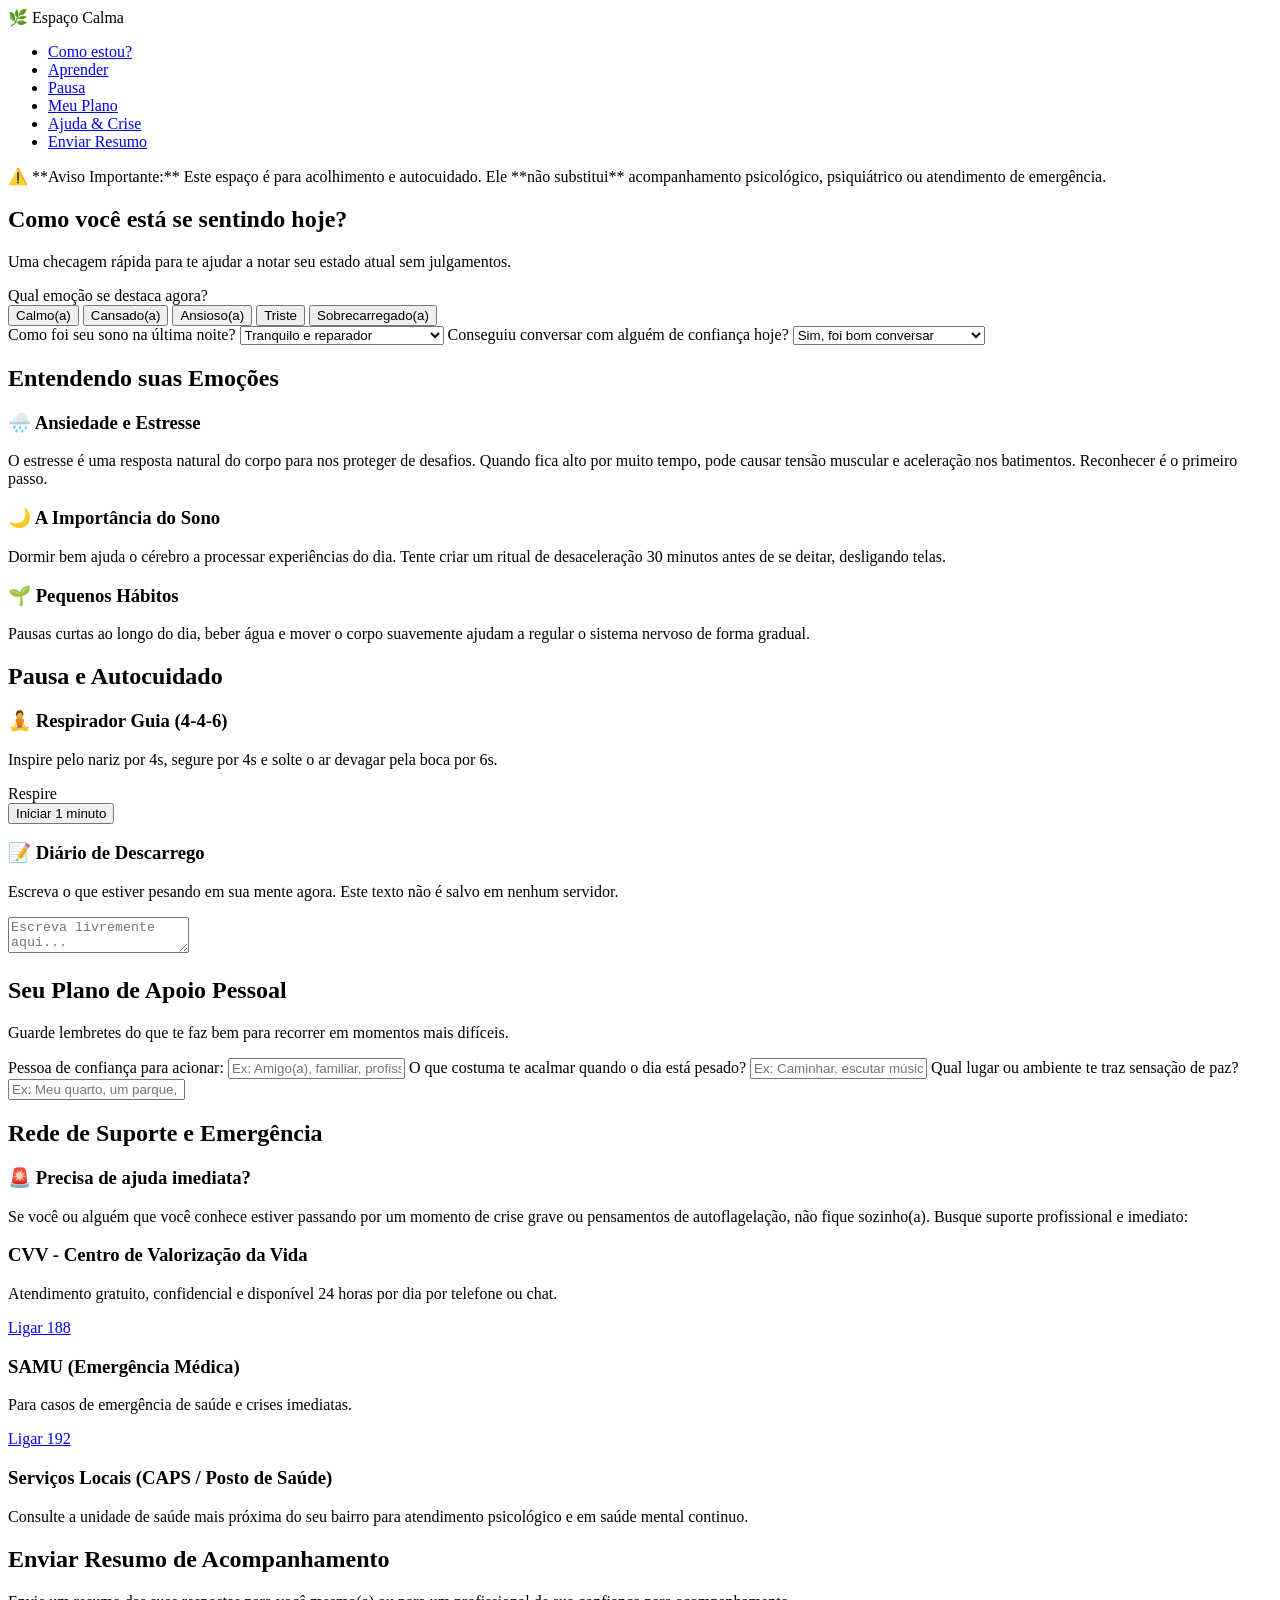
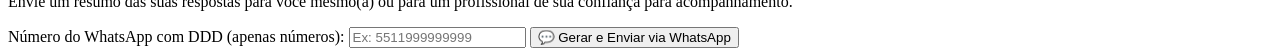
==== commit 8665e957: "Update index.html" ====
--- a/index.html
+++ b/index.html
@@ -1,47 +1,163 @@
 <!DOCTYPE html>
-<html lang="en">
+<html lang="pt-BR">
 <head>
   <meta charset="UTF-8">
-  <meta name="viewport" content="width=device-width, initial-scale=1">
-  <title>React Artifact</title>
-  <style>*,:after,:before{--tw-border-spacing-x:0;--tw-border-spacing-y:0;--tw-translate-x:0;--tw-translate-y:0;--tw-rotate:0;--tw-skew-x:0;--tw-skew-y:0;--tw-scale-x:1;--tw-scale-y:1;--tw-pan-x: ;--tw-pan-y: ;--tw-pinch-zoom: ;--tw-scroll-snap-strictness:proximity;--tw-gradient-from-position: ;--tw-gradient-via-position: ;--tw-gradient-to-position: ;--tw-ordinal: ;--tw-slashed-zero: ;--tw-numeric-figure: ;--tw-numeric-spacing: ;--tw-numeric-fraction: ;--tw-ring-inset: ;--tw-ring-offset-width:0px;--tw-ring-offset-color:#fff;--tw-ring-color:rgba(59,130,246,.5);--tw-ring-offset-shadow:0 0 #0000;--tw-ring-shadow:0 0 #0000;--tw-shadow:0 0 #0000;--tw-shadow-colored:0 0 #0000;--tw-blur: ;--tw-brightness: ;--tw-contrast: ;--tw-grayscale: ;--tw-hue-rotate: ;--tw-invert: ;--tw-saturate: ;--tw-sepia: ;--tw-drop-shadow: ;--tw-backdrop-blur: ;--tw-backdrop-brightness: ;--tw-backdrop-contrast: ;--tw-backdrop-grayscale: ;--tw-backdrop-hue-rotate: ;--tw-backdrop-invert: ;--tw-backdrop-opacity: ;--tw-backdrop-saturate: ;--tw-backdrop-sepia: ;--tw-contain-size: ;--tw-contain-layout: ;--tw-contain-paint: ;--tw-contain-style: }::backdrop{--tw-border-spacing-x:0;--tw-border-spacing-y:0;--tw-translate-x:0;--tw-translate-y:0;--tw-rotate:0;--tw-skew-x:0;--tw-skew-y:0;--tw-scale-x:1;--tw-scale-y:1;--tw-pan-x: ;--tw-pan-y: ;--tw-pinch-zoom: ;--tw-scroll-snap-strictness:proximity;--tw-gradient-from-position: ;--tw-gradient-via-position: ;--tw-gradient-to-position: ;--tw-ordinal: ;--tw-slashed-zero: ;--tw-numeric-figure: ;--tw-numeric-spacing: ;--tw-numeric-fraction: ;--tw-ring-inset: ;--tw-ring-offset-width:0px;--tw-ring-offset-color:#fff;--tw-ring-color:rgba(59,130,246,.5);--tw-ring-offset-shadow:0 0 #0000;--tw-ring-shadow:0 0 #0000;--tw-shadow:0 0 #0000;--tw-shadow-colored:0 0 #0000;--tw-blur: ;--tw-brightness: ;--tw-contrast: ;--tw-grayscale: ;--tw-hue-rotate: ;--tw-invert: ;--tw-saturate: ;--tw-sepia: ;--tw-drop-shadow: ;--tw-backdrop-blur: ;--tw-backdrop-brightness: ;--tw-backdrop-contrast: ;--tw-backdrop-grayscale: ;--tw-backdrop-hue-rotate: ;--tw-backdrop-invert: ;--tw-backdrop-opacity: ;--tw-backdrop-saturate: ;--tw-backdrop-sepia: ;--tw-contain-size: ;--tw-contain-layout: ;--tw-contain-paint: ;--tw-contain-style: }/*! tailwindcss v3.4.18 | MIT License | https://tailwindcss.com*/*,:after,:before{box-sizing:border-box;border:0 solid #e5e7eb}:after,:before{--tw-content:""}:host,html{line-height:1.5;-webkit-text-size-adjust:100%;-moz-tab-size:4;-o-tab-size:4;tab-size:4;font-family:ui-sans-serif,system-ui,sans-serif,Apple Color Emoji,Segoe UI Emoji,Segoe UI Symbol,Noto Color Emoji;font-feature-settings:normal;font-variation-settings:normal;-webkit-tap-highlight-color:transparent}body{margin:0;line-height:inherit}hr{height:0;color:inherit;border-top-width:1px}abbr:where([title]){-webkit-text-decoration:underline dotted;text-decoration:underline dotted}h1,h2,h3,h4,h5,h6{font-size:inherit;font-weight:inherit}a{color:inherit;text-decoration:inherit}b,strong{font-weight:bolder}code,kbd,pre,samp{font-family:ui-monospace,SFMono-Regular,Menlo,Monaco,Consolas,Liberation Mono,Courier New,monospace;font-feature-settings:normal;font-variation-settings:normal;font-size:1em}small{font-size:80%}sub,sup{font-size:75%;line-height:0;position:relative;vertical-align:baseline}sub{bottom:-.25em}sup{top:-.5em}table{text-indent:0;border-color:inherit;border-collapse:collapse}button,input,optgroup,select,textarea{font-family:inherit;font-feature-settings:inherit;font-variation-settings:inherit;font-size:100%;font-weight:inherit;line-height:inherit;letter-spacing:inherit;color:inherit;margin:0;padding:0}button,select{text-transform:none}button,input:where([type=button]),input:where([type=reset]),input:where([type=submit]){-webkit-appearance:button;background-color:transparent;background-image:none}:-moz-focusring{outline:auto}:-moz-ui-invalid{box-shadow:none}progress{vertical-align:baseline}::-webkit-inner-spin-button,::-webkit-outer-spin-button{height:auto}[type=search]{-webkit-appearance:textfield;outline-offset:-2px}::-webkit-search-decoration{-webkit-appearance:none}::-webkit-file-upload-button{-webkit-appearance:button;font:inherit}summary{display:list-item}blockquote,dd,dl,figure,h1,h2,h3,h4,h5,h6,hr,p,pre{margin:0}fieldset{margin:0}fieldset,legend{padding:0}menu,ol,ul{list-style:none;margin:0;padding:0}dialog{padding:0}textarea{resize:vertical}input::-moz-placeholder,textarea::-moz-placeholder{opacity:1;color:#9ca3af}input::placeholder,textarea::placeholder{opacity:1;color:#9ca3af}[role=button],button{cursor:pointer}:disabled{cursor:default}audio,canvas,embed,iframe,img,object,svg,video{display:block;vertical-align:middle}img,video{max-width:100%;height:auto}[hidden]:where(:not([hidden=until-found])){display:none}.pointer-events-none{pointer-events:none}.invisible{visibility:hidden}.fixed{position:fixed}.absolute{position:absolute}.relative{position:relative}.sticky{position:sticky}.inset-0{inset:0}.-bottom-10{bottom:-2.5rem}.-right-10{right:-2.5rem}.-right-16{right:-4rem}.-top-10{top:-2.5rem}.-top-16{top:-4rem}.bottom-0{bottom:0}.left-0{left:0}.right-0{right:0}.top-0{top:0}.z-0{z-index:0}.z-10{z-index:10}.z-40{z-index:40}.z-\[100\]{z-index:100}.mx-auto{margin-left:auto;margin-right:auto}.mb-3{margin-bottom:.75rem}.mt-1{margin-top:.25rem}.mt-12{margin-top:3rem}.mt-2{margin-top:.5rem}.mt-3{margin-top:.75rem}.mt-4{margin-top:1rem}.mt-5{margin-top:1.25rem}.mt-6{margin-top:1.5rem}.mt-8{margin-top:2rem}.box-border{box-sizing:border-box}.flex{display:flex}.inline-flex{display:inline-flex}.grid{display:grid}.hidden{display:none}.h-10{height:2.5rem}.h-14{height:3.5rem}.h-2{height:.5rem}.h-40{height:10rem}.h-56{height:14rem}.h-72{height:18rem}.h-8{height:2rem}.h-9{height:2.25rem}.h-\[180px\]{height:180px}.h-\[18vh\]{height:18vh}.h-\[200px\]{height:200px}.h-\[64px\]{height:64px}.h-full{height:100%}.max-h-\[260px\]{max-height:260px}.min-h-\[126px\]{min-height:126px}.min-h-\[180px\]{min-height:180px}.min-h-\[64px\]{min-height:64px}.min-h-\[78px\]{min-height:78px}.min-h-\[98px\]{min-height:98px}.min-h-screen{min-height:100vh}.w-10{width:2.5rem}.w-14{width:3.5rem}.w-40{width:10rem}.w-56{width:14rem}.w-72{width:18rem}.w-8{width:2rem}.w-9{width:2.25rem}.w-\[180px\]{width:180px}.w-\[200px\]{width:200px}.w-fit{width:-moz-fit-content;width:fit-content}.w-full{width:100%}.max-w-\[100vw\]{max-width:100vw}.max-w-\[1100px\]{max-width:1100px}.max-w-\[1180px\]{max-width:1180px}.max-w-\[46ch\]{max-width:46ch}.max-w-\[60ch\]{max-width:60ch}.max-w-\[70ch\]{max-width:70ch}.max-w-\[900px\]{max-width:900px}.max-w-\[980px\]{max-width:980px}.flex-1{flex:1 1 0%}.shrink-0{flex-shrink:0}.scale-\[1\.02\]{--tw-scale-x:1.02;--tw-scale-y:1.02}.scale-\[1\.02\],.scale-\[1\.03\]{transform:translate(var(--tw-translate-x),var(--tw-translate-y)) rotate(var(--tw-rotate)) skewX(var(--tw-skew-x)) skewY(var(--tw-skew-y)) scaleX(var(--tw-scale-x)) scaleY(var(--tw-scale-y))}.scale-\[1\.03\]{--tw-scale-x:1.03;--tw-scale-y:1.03}.transform{transform:translate(var(--tw-translate-x),var(--tw-translate-y)) rotate(var(--tw-rotate)) skewX(var(--tw-skew-x)) skewY(var(--tw-skew-y)) scaleX(var(--tw-scale-x)) scaleY(var(--tw-scale-y))}.animate-\[breathePulse_4s_ease-in-out_infinite_alternate\]{animation:breathePulse 4s ease-in-out infinite alternate}.list-disc{list-style-type:disc}.grid-cols-1{grid-template-columns:repeat(1,minmax(0,1fr))}.grid-cols-5{grid-template-columns:repeat(5,minmax(0,1fr))}.flex-col{flex-direction:column}.flex-wrap{flex-wrap:wrap}.items-start{align-items:flex-start}.items-end{align-items:flex-end}.items-center{align-items:center}.items-baseline{align-items:baseline}.items-stretch{align-items:stretch}.justify-center{justify-content:center}.justify-between{justify-content:space-between}.gap-1{gap:.25rem}.gap-1\.5{gap:.375rem}.gap-2{gap:.5rem}.gap-3{gap:.75rem}.gap-4{gap:1rem}.gap-5{gap:1.25rem}.gap-6{gap:1.5rem}.space-y-1\.5>:not([hidden])~:not([hidden]){--tw-space-y-reverse:0;margin-top:calc(.375rem*(1 - var(--tw-space-y-reverse)));margin-bottom:calc(.375rem*var(--tw-space-y-reverse))}.space-y-2>:not([hidden])~:not([hidden]){--tw-space-y-reverse:0;margin-top:calc(.5rem*(1 - var(--tw-space-y-reverse)));margin-bottom:calc(.5rem*var(--tw-space-y-reverse))}.space-y-4>:not([hidden])~:not([hidden]){--tw-space-y-reverse:0;margin-top:calc(1rem*(1 - var(--tw-space-y-reverse)));margin-bottom:calc(1rem*var(--tw-space-y-reverse))}.space-y-5>:not([hidden])~:not([hidden]){--tw-space-y-reverse:0;margin-top:calc(1.25rem*(1 - var(--tw-space-y-reverse)));margin-bottom:calc(1.25rem*var(--tw-space-y-reverse))}.space-y-6>:not([hidden])~:not([hidden]){--tw-space-y-reverse:0;margin-top:calc(1.5rem*(1 - var(--tw-space-y-reverse)));margin-bottom:calc(1.5rem*var(--tw-space-y-reverse))}.space-y-8>:not([hidden])~:not([hidden]){--tw-space-y-reverse:0;margin-top:calc(2rem*(1 - var(--tw-space-y-reverse)));margin-bottom:calc(2rem*var(--tw-space-y-reverse))}.overflow-auto{overflow:auto}.overflow-hidden{overflow:hidden}.overflow-x-hidden{overflow-x:hidden}.whitespace-pre-wrap{white-space:pre-wrap}.rounded-2xl{border-radius:1rem}.rounded-\[14px\]{border-radius:14px}.rounded-\[16px\]{border-radius:16px}.rounded-\[18px\]{border-radius:18px}.rounded-\[20px\]{border-radius:20px}.rounded-\[24px\]{border-radius:24px}.rounded-\[28px\]{border-radius:28px}.rounded-full{border-radius:9999px}.border{border-width:1px}.border-b{border-bottom-width:1px}.border-t{border-top-width:1px}.border-dashed{border-style:dashed}.border-\[\#2E2A26\]{--tw-border-opacity:1;border-color:rgb(46 42 38/var(--tw-border-opacity,1))}.border-\[\#2E2A26\]\/10{border-color:rgba(46,42,38,.1)}.border-\[\#B8D1B3\]{--tw-border-opacity:1;border-color:rgb(184 209 179/var(--tw-border-opacity,1))}.border-\[\#D7C9F5\]{--tw-border-opacity:1;border-color:rgb(215 201 245/var(--tw-border-opacity,1))}.border-\[\#D7C9F5\]\/60{border-color:rgba(215,201,245,.6)}.border-\[\#F0E6D8\]{--tw-border-opacity:1;border-color:rgb(240 230 216/var(--tw-border-opacity,1))}.border-\[\#F0E6D8\]\/80{border-color:hsla(35,44%,89%,.8)}.border-\[\#FBE9C0\]{--tw-border-opacity:1;border-color:rgb(251 233 192/var(--tw-border-opacity,1))}.border-\[\#FFB8A3\]{--tw-border-opacity:1;border-color:rgb(255 184 163/var(--tw-border-opacity,1))}.border-\[\#FFD9CF\]\/30{border-color:rgba(255,217,207,.3)}.border-white{--tw-border-opacity:1;border-color:rgb(255 255 255/var(--tw-border-opacity,1))}.border-white\/10{border-color:hsla(0,0%,100%,.1)}.border-white\/15{border-color:hsla(0,0%,100%,.15)}.border-white\/20{border-color:hsla(0,0%,100%,.2)}.bg-\[\#25D366\]{--tw-bg-opacity:1;background-color:rgb(37 211 102/var(--tw-bg-opacity,1))}.bg-\[\#2E2A26\]{--tw-bg-opacity:1;background-color:rgb(46 42 38/var(--tw-bg-opacity,1))}.bg-\[\#B8D1B3\]{--tw-bg-opacity:1;background-color:rgb(184 209 179/var(--tw-bg-opacity,1))}.bg-\[\#DCE9D8\]{--tw-bg-opacity:1;background-color:rgb(220 233 216/var(--tw-bg-opacity,1))}.bg-\[\#DCE9D8\]\/20{background-color:rgba(220,233,216,.2)}.bg-\[\#EDE8F7\]{--tw-bg-opacity:1;background-color:rgb(237 232 247/var(--tw-bg-opacity,1))}.bg-\[\#FFB8A3\]{--tw-bg-opacity:1;background-color:rgb(255 184 163/var(--tw-bg-opacity,1))}.bg-\[\#FFD9CF\]{--tw-bg-opacity:1;background-color:rgb(255 217 207/var(--tw-bg-opacity,1))}.bg-\[\#FFD9CF\]\/20{background-color:rgba(255,217,207,.2)}.bg-\[\#FFF6E5\]{--tw-bg-opacity:1;background-color:rgb(255 246 229/var(--tw-bg-opacity,1))}.bg-\[\#FFFBF5\]{--tw-bg-opacity:1;background-color:rgb(255 251 245/var(--tw-bg-opacity,1))}.bg-white{--tw-bg-opacity:1;background-color:rgb(255 255 255/var(--tw-bg-opacity,1))}.bg-white\/10{background-color:hsla(0,0%,100%,.1)}.bg-white\/15{background-color:hsla(0,0%,100%,.15)}.bg-white\/55{background-color:hsla(0,0%,100%,.55)}.bg-white\/70{background-color:hsla(0,0%,100%,.7)}.bg-white\/80{background-color:hsla(0,0%,100%,.8)}.bg-white\/90{background-color:hsla(0,0%,100%,.9)}.bg-\[radial-gradient\(ellipse_at_top\2c _rgba\(255\2c 255\2c 255\2c 0\.7\)\2c transparent_60\%\)\]{background-image:radial-gradient(ellipse at top,hsla(0,0%,100%,.7),transparent 60%)}.bg-gradient-to-br{background-image:linear-gradient(to bottom right,var(--tw-gradient-stops))}.bg-gradient-to-r{background-image:linear-gradient(to right,var(--tw-gradient-stops))}.from-\[\#8A74BE\]{--tw-gradient-from:#8a74be var(--tw-gradient-from-position);--tw-gradient-to:rgba(138,116,190,0) var(--tw-gradient-to-position);--tw-gradient-stops:var(--tw-gradient-from),var(--tw-gradient-to)}.from-\[\#D7C9F5\]\/30{--tw-gradient-from:rgba(215,201,245,.3) var(--tw-gradient-from-position);--tw-gradient-to:rgba(215,201,245,0) var(--tw-gradient-to-position);--tw-gradient-stops:var(--tw-gradient-from),var(--tw-gradient-to)}.from-\[\#EDE8F7\]{--tw-gradient-from:#ede8f7 var(--tw-gradient-from-position);--tw-gradient-to:rgba(237,232,247,0) var(--tw-gradient-to-position);--tw-gradient-stops:var(--tw-gradient-from),var(--tw-gradient-to)}.from-\[\#FFD9CF\]\/30{--tw-gradient-from:rgba(255,217,207,.3) var(--tw-gradient-from-position);--tw-gradient-to:rgba(255,217,207,0) var(--tw-gradient-to-position);--tw-gradient-stops:var(--tw-gradient-from),var(--tw-gradient-to)}.via-\[\#9BBE9A\]{--tw-gradient-to:rgba(155,190,154,0) var(--tw-gradient-to-position);--tw-gradient-stops:var(--tw-gradient-from),#9bbe9a var(--tw-gradient-via-position),var(--tw-gradient-to)}.to-\[\#D7C9F5\]\/30{--tw-gradient-to:rgba(215,201,245,.3) var(--tw-gradient-to-position)}.to-\[\#DCE9D8\]{--tw-gradient-to:#dce9d8 var(--tw-gradient-to-position)}.to-\[\#FF9E84\]{--tw-gradient-to:#ff9e84 var(--tw-gradient-to-position)}.to-\[\#FFD9CF\]{--tw-gradient-to:#ffd9cf var(--tw-gradient-to-position)}.to-\[\#FFD9CF\]\/30{--tw-gradient-to:rgba(255,217,207,.3) var(--tw-gradient-to-position)}.bg-clip-text{-webkit-background-clip:text;background-clip:text}.p-3{padding:.75rem}.p-4{padding:1rem}.p-5{padding:1.25rem}.p-6{padding:1.5rem}.p-7{padding:1.75rem}.px-2{padding-left:.5rem;padding-right:.5rem}.px-3{padding-left:.75rem;padding-right:.75rem}.px-4{padding-left:1rem;padding-right:1rem}.px-5{padding-left:1.25rem;padding-right:1.25rem}.px-6{padding-left:1.5rem;padding-right:1.5rem}.py-1{padding-top:.25rem;padding-bottom:.25rem}.py-2{padding-top:.5rem;padding-bottom:.5rem}.py-3{padding-top:.75rem;padding-bottom:.75rem}.py-4{padding-top:1rem;padding-bottom:1rem}.pb-20{padding-bottom:5rem}.pl-4{padding-left:1rem}.pt-8{padding-top:2rem}.text-left{text-align:left}.text-center{text-align:center}.text-\[10px\]{font-size:10px}.text-\[11px\]{font-size:11px}.text-\[12px\]{font-size:12px}.text-\[13px\]{font-size:13px}.text-\[14px\]{font-size:14px}.text-\[15px\]{font-size:15px}.text-\[16px\]{font-size:16px}.text-\[17px\]{font-size:17px}.text-\[18px\]{font-size:18px}.text-\[20px\]{font-size:20px}.text-\[24px\]{font-size:24px}.text-\[26px\]{font-size:26px}.text-\[28px\]{font-size:28px}.text-\[30px\]{font-size:30px}.text-\[32px\]{font-size:32px}.text-\[36px\]{font-size:36px}.text-\[44px\]{font-size:44px}.text-\[48px\]{font-size:48px}.font-black{font-weight:900}.font-bold{font-weight:700}.font-medium{font-weight:500}.font-normal{font-weight:400}.font-semibold{font-weight:600}.leading-\[0\.95\]{line-height:.95}.leading-\[1\.5\]{line-height:1.5}.leading-\[1\.6\]{line-height:1.6}.leading-none{line-height:1}.leading-snug{line-height:1.375}.leading-tight{line-height:1.25}.tracking-\[-0\.02em\]{letter-spacing:-.02em}.tracking-\[-0\.03em\]{letter-spacing:-.03em}.tracking-\[-0\.04em\]{letter-spacing:-.04em}.tracking-tight{letter-spacing:-.025em}.tracking-wide{letter-spacing:.025em}.tracking-widest{letter-spacing:.1em}.text-\[\#2E2A26\]{--tw-text-opacity:1;color:rgb(46 42 38/var(--tw-text-opacity,1))}.text-\[\#2E2A26\]\/80{color:rgba(46,42,38,.8)}.text-\[\#6B6560\]{--tw-text-opacity:1;color:rgb(107 101 96/var(--tw-text-opacity,1))}.text-\[\#FFF7E6\]{--tw-text-opacity:1;color:rgb(255 247 230/var(--tw-text-opacity,1))}.text-transparent{color:transparent}.text-white{--tw-text-opacity:1;color:rgb(255 255 255/var(--tw-text-opacity,1))}.opacity-40{opacity:.4}.opacity-50{opacity:.5}.opacity-60{opacity:.6}.opacity-70{opacity:.7}.opacity-80{opacity:.8}.opacity-90{opacity:.9}.shadow-\[0_10px_20px_rgba\(0\2c 0\2c 0\2c 0\.18\)\]{--tw-shadow:0 10px 20px rgba(0,0,0,.18);--tw-shadow-colored:0 10px 20px var(--tw-shadow-color);box-shadow:var(--tw-ring-offset-shadow,0 0 #0000),var(--tw-ring-shadow,0 0 #0000),var(--tw-shadow)}.shadow-\[0_10px_30px_rgba\(0\2c 0\2c 0\2c 0\.05\)\]{--tw-shadow:0 10px 30px rgba(0,0,0,.05);--tw-shadow-colored:0 10px 30px var(--tw-shadow-color);box-shadow:var(--tw-ring-offset-shadow,0 0 #0000),var(--tw-ring-shadow,0 0 #0000),var(--tw-shadow)}.shadow-\[0_10px_30px_rgba\(0\2c 0\2c 0\2c 0\.15\)\]{--tw-shadow:0 10px 30px rgba(0,0,0,.15);--tw-shadow-colored:0 10px 30px var(--tw-shadow-color);box-shadow:var(--tw-ring-offset-shadow,0 0 #0000),var(--tw-ring-shadow,0 0 #0000),var(--tw-shadow)}.shadow-\[0_12px_40px_rgba\(0\2c 0\2c 0\2c 0\.06\)\]{--tw-shadow:0 12px 40px rgba(0,0,0,.06);--tw-shadow-colored:0 12px 40px var(--tw-shadow-color);box-shadow:var(--tw-ring-offset-shadow,0 0 #0000),var(--tw-ring-shadow,0 0 #0000),var(--tw-shadow)}.shadow-\[0_20px_60px_rgba\(46\2c 42\2c 38\2c 0\.08\)\]{--tw-shadow:0 20px 60px rgba(46,42,38,.08);--tw-shadow-colored:0 20px 60px var(--tw-shadow-color);box-shadow:var(--tw-ring-offset-shadow,0 0 #0000),var(--tw-ring-shadow,0 0 #0000),var(--tw-shadow)}.shadow-\[0_20px_60px_rgba\(46\2c 42\2c 38\2c 0\.18\)\]{--tw-shadow:0 20px 60px rgba(46,42,38,.18);--tw-shadow-colored:0 20px 60px var(--tw-shadow-color);box-shadow:var(--tw-ring-offset-shadow,0 0 #0000),var(--tw-ring-shadow,0 0 #0000),var(--tw-shadow)}.shadow-\[0_4px_14px_rgba\(0\2c 0\2c 0\2c 0\.18\)\]{--tw-shadow:0 4px 14px rgba(0,0,0,.18);--tw-shadow-colored:0 4px 14px var(--tw-shadow-color);box-shadow:var(--tw-ring-offset-shadow,0 0 #0000),var(--tw-ring-shadow,0 0 #0000),var(--tw-shadow)}.shadow-\[0_8px_20px_rgba\(37\2c 211\2c 102\2c 0\.35\)\]{--tw-shadow:0 8px 20px rgba(37,211,102,.35);--tw-shadow-colored:0 8px 20px var(--tw-shadow-color)}.shadow-\[0_8px_20px_rgba\(37\2c 211\2c 102\2c 0\.35\)\],.shadow-lg{box-shadow:var(--tw-ring-offset-shadow,0 0 #0000),var(--tw-ring-shadow,0 0 #0000),var(--tw-shadow)}.shadow-lg{--tw-shadow:0 10px 15px -3px rgba(0,0,0,.1),0 4px 6px -4px rgba(0,0,0,.1);--tw-shadow-colored:0 10px 15px -3px var(--tw-shadow-color),0 4px 6px -4px var(--tw-shadow-color)}.outline-none{outline:2px solid transparent;outline-offset:2px}.blur-\[18px\]{--tw-blur:blur(18px)}.blur-\[18px\],.blur-\[1px\]{filter:var(--tw-blur) var(--tw-brightness) var(--tw-contrast) var(--tw-grayscale) var(--tw-hue-rotate) var(--tw-invert) var(--tw-saturate) var(--tw-sepia) var(--tw-drop-shadow)}.blur-\[1px\]{--tw-blur:blur(1px)}.blur-\[20px\]{--tw-blur:blur(20px)}.blur-\[20px\],.blur-\[30px\]{filter:var(--tw-blur) var(--tw-brightness) var(--tw-contrast) var(--tw-grayscale) var(--tw-hue-rotate) var(--tw-invert) var(--tw-saturate) var(--tw-sepia) var(--tw-drop-shadow)}.blur-\[30px\]{--tw-blur:blur(30px)}.transition{transition-property:color,background-color,border-color,text-decoration-color,fill,stroke,opacity,box-shadow,transform,filter,backdrop-filter;transition-timing-function:cubic-bezier(.4,0,.2,1);transition-duration:.15s}.transition-all{transition-property:all;transition-timing-function:cubic-bezier(.4,0,.2,1);transition-duration:.15s}:root{--lavender:#ede8f7;--lavender-strong:#d7c9f5;--sage:#dce9d8;--sage-strong:#b8d1b3;--sand:#fff6e5;--sand-strong:#fbe9c0;--coral:#ffd9cf;--coral-strong:#ffb8a3;--ink:#2e2a26;--ink-soft:#6b6560;--surface:#fffbf5;--card:#fff;--border:#f0e6d8;--safe-area-inset-top:env(safe-area-inset-top)}*{font-family:ui-rounded,Hiragino Maru Gothic ProN,Quicksand,Nunito,system-ui,-apple-system,sans-serif;box-sizing:border-box}body,html{background:var(--surface);color:var(--ink);overflow-x:hidden;max-width:100vw;width:100%}.aurora-wrap{position:fixed;inset:0;pointer-events:none;z-index:0;overflow:hidden;width:100vw;max-width:100vw;filter:blur(0)}.blob{position:absolute;border-radius:50%;filter:blur(60px);opacity:.5;mix-blend-mode:multiply;will-change:transform;max-width:90vw}.blob-a{width:min(680px,90vw);height:min(680px,90vw);background:radial-gradient(circle at 30% 30%,var(--lavender-strong),transparent 70%);top:-12%;left:-8%;animation:floatA 26s ease-in-out infinite}.blob-b{width:min(740px,90vw);height:min(740px,90vw);background:radial-gradient(circle at 50% 50%,var(--sage-strong),#e8f1e6 60%);top:10%;right:-10%;animation:floatB 32s ease-in-out infinite}.blob-c{width:min(620px,85vw);height:min(620px,85vw);background:radial-gradient(circle at 30% 50%,var(--coral),transparent 70%);bottom:-10%;left:12%;animation:floatC 28s ease-in-out infinite}.blob-d{width:min(520px,80vw);height:min(520px,80vw);background:radial-gradient(circle,var(--sand-strong),transparent 70%);bottom:18%;right:4%;animation:floatD 34s ease-in-out infinite}@keyframes floatA{0%,to{transform:translate(0) scale(1)}33%{transform:translate(60px,40px) scale(1.08)}66%{transform:translate(-20px,70px) scale(.96)}}@keyframes floatB{0%,to{transform:translate(0) scale(1)}50%{transform:translate(-80px,30px) scale(1.12)}}@keyframes floatC{0%,to{transform:translate(0) scale(1)}40%{transform:translate(40px,-60px) scale(1.1)}80%{transform:translate(-30px,-20px) scale(.95)}}@keyframes floatD{0%,to{transform:translate(0) scale(1)}50%{transform:translate(-40px,-50px) scale(1.15)}}.glass{backdrop-filter:blur(16px);-webkit-backdrop-filter:blur(16px)}.range-input{-webkit-appearance:none;-moz-appearance:none;appearance:none;height:10px;border-radius:999px;background:linear-gradient(90deg,var(--lavender-strong),var(--sage-strong));outline:none}.range-input::-webkit-slider-thumb{-webkit-appearance:none;width:28px;height:28px;border-radius:50%;background:#fff;border:3px solid var(--ink);box-shadow:0 2px 10px rgba(0,0,0,.12);cursor:pointer;-webkit-transition:transform .15s;transition:transform .15s}.range-input::-webkit-slider-thumb:active{transform:scale(1.15)}@keyframes breathePulse{0%{transform:scale(.72)}to{transform:scale(1.18)}}.selection\:bg-\[\#FFD9CF\] ::-moz-selection{--tw-bg-opacity:1;background-color:rgb(255 217 207/var(--tw-bg-opacity,1))}.selection\:bg-\[\#FFD9CF\] ::selection{--tw-bg-opacity:1;background-color:rgb(255 217 207/var(--tw-bg-opacity,1))}.selection\:bg-\[\#FFD9CF\]::-moz-selection{--tw-bg-opacity:1;background-color:rgb(255 217 207/var(--tw-bg-opacity,1))}.selection\:bg-\[\#FFD9CF\]::selection{--tw-bg-opacity:1;background-color:rgb(255 217 207/var(--tw-bg-opacity,1))}.placeholder\:opacity-50::-moz-placeholder{opacity:.5}.placeholder\:opacity-50::placeholder{opacity:.5}.hover\:translate-y-\[-1px\]:hover{--tw-translate-y:-1px;transform:translate(var(--tw-translate-x),var(--tw-translate-y)) rotate(var(--tw-rotate)) skewX(var(--tw-skew-x)) skewY(var(--tw-skew-y)) scaleX(var(--tw-scale-x)) scaleY(var(--tw-scale-y))}.hover\:bg-\[\#FFFBF5\]:hover{--tw-bg-opacity:1;background-color:rgb(255 251 245/var(--tw-bg-opacity,1))}.hover\:bg-white:hover{--tw-bg-opacity:1;background-color:rgb(255 255 255/var(--tw-bg-opacity,1))}.hover\:brightness-110:hover{--tw-brightness:brightness(1.1);filter:var(--tw-blur) var(--tw-brightness) var(--tw-contrast) var(--tw-grayscale) var(--tw-hue-rotate) var(--tw-invert) var(--tw-saturate) var(--tw-sepia) var(--tw-drop-shadow)}.focus\:border-\[\#2E2A26\]:focus{--tw-border-opacity:1;border-color:rgb(46 42 38/var(--tw-border-opacity,1))}.focus\:bg-white:focus{--tw-bg-opacity:1;background-color:rgb(255 255 255/var(--tw-bg-opacity,1))}.focus\:text-\[\#2E2A26\]:focus{--tw-text-opacity:1;color:rgb(46 42 38/var(--tw-text-opacity,1))}.focus\:ring-2:focus{--tw-ring-offset-shadow:var(--tw-ring-inset) 0 0 0 var(--tw-ring-offset-width) var(--tw-ring-offset-color);--tw-ring-shadow:var(--tw-ring-inset) 0 0 0 calc(2px + var(--tw-ring-offset-width)) var(--tw-ring-color);box-shadow:var(--tw-ring-offset-shadow),var(--tw-ring-shadow),var(--tw-shadow,0 0 #0000)}.focus\:ring-\[\#2E2A26\]\/10:focus{--tw-ring-color:rgba(46,42,38,.1)}@media (min-width:640px){.sm\:grid-cols-3{grid-template-columns:repeat(3,minmax(0,1fr))}}@media (min-width:768px){.md\:flex{display:flex}.md\:hidden{display:none}.md\:grid-cols-2{grid-template-columns:repeat(2,minmax(0,1fr))}.md\:grid-cols-3{grid-template-columns:repeat(3,minmax(0,1fr))}.md\:grid-cols-\[1\.15fr_0\.85fr\]{grid-template-columns:1.15fr .85fr}.md\:grid-cols-\[1\.1fr_0\.9fr\]{grid-template-columns:1.1fr .9fr}.md\:grid-cols-\[1\.2fr_0\.9fr\]{grid-template-columns:1.2fr .9fr}.md\:flex-row{flex-direction:row}.md\:gap-8{gap:2rem}.md\:p-10{padding:2.5rem}.md\:p-5{padding:1.25rem}.md\:p-7{padding:1.75rem}.md\:p-8{padding:2rem}.md\:px-8{padding-left:2rem;padding-right:2rem}.md\:pt-10{padding-top:2.5rem}.md\:text-\[18px\]{font-size:18px}.md\:text-\[34px\]{font-size:34px}.md\:text-\[38px\]{font-size:38px}.md\:text-\[42px\]{font-size:42px}.md\:text-\[54px\]{font-size:54px}}</style>
+  <meta name="viewport" content="width=device-width, initial-scale=1.0">
+  <title>Espaço Calma - Apoio Emocional</title>
+  <link rel="stylesheet" href="style.css">
 </head>
 <body>
-  <div id="root"></div>
-  
-  <script type="module">var Cf=Object.create;var{getPrototypeOf:_f,defineProperty:Zl,getOwnPropertyNames:Nf}=Object;var zf=Object.prototype.hasOwnProperty;var En=(e,n,t)=>{t=e!=null?Cf(_f(e)):{};let r=n||!e||!e.__esModule?Zl(t,"default",{value:e,enumerable:!0}):t;for(let l of Nf(e))if(!zf.call(r,l))Zl(r,l,{get:()=>e[l],enumerable:!0});return r};var kr=(e,n)=>()=>(n||e((n={exports:{}}).exports,n),n.exports);var Pf=(e,n)=>{for(var t in n)Zl(e,t,{get:n[t],enumerable:!0,configurable:!0,set:(r)=>n[t]=()=>r})};var Tf=(e,n)=>()=>(e&&(n=e(e=0)),n);var Et=kr((Af)=>{var St=Symbol.for("react.element"),Lf=Symbol.for("react.portal"),Rf=Symbol.for("react.fragment"),If=Symbol.for("react.strict_mode"),Mf=Symbol.for("react.profiler"),Ff=Symbol.for("react.provider"),Df=Symbol.for("react.context"),Of=Symbol.for("react.forward_ref"),Uf=Symbol.for("react.suspense"),xf=Symbol.for("react.memo"),Vf=Symbol.for("react.lazy"),Ei=Symbol.iterator;function $f(e){if(e===null||typeof e!=="object")return null;return e=Ei&&e[Ei]||e["@@iterator"],typeof e==="function"?e:null}var Ni={isMounted:function(){return!1},enqueueForceUpdate:function(){},enqueueReplaceState:function(){},enqueueSetState:function(){}},zi=Object.assign,Pi={};function Hn(e,n,t){this.props=e,this.context=n,this.refs=Pi,this.updater=t||Ni}Hn.prototype.isReactComponent={};Hn.prototype.setState=function(e,n){if(typeof e!=="object"&&typeof e!=="function"&&e!=null)throw Error("setState(...): takes an object of state variables to update or a function which returns an object of state variables.");this.updater.enqueueSetState(this,e,n,"setState")};Hn.prototype.forceUpdate=function(e){this.updater.enqueueForceUpdate(this,e,"forceUpdate")};function Ti(){}Ti.prototype=Hn.prototype;function ql(e,n,t){this.props=e,this.context=n,this.refs=Pi,this.updater=t||Ni}var jl=ql.prototype=new Ti;jl.constructor=ql;zi(jl,Hn.prototype);jl.isPureReactComponent=!0;var Ci=Array.isArray,Li=Object.prototype.hasOwnProperty,bl={current:null},Ri={key:!0,ref:!0,__self:!0,__source:!0};function Ii(e,n,t){var r,l={},o=null,u=null;if(n!=null)for(r in n.ref!==void 0&&(u=n.ref),n.key!==void 0&&(o=""+n.key),n)Li.call(n,r)&&!Ri.hasOwnProperty(r)&&(l[r]=n[r]);var i=arguments.length-2;if(i===1)l.children=t;else if(1<i){for(var a=Array(i),f=0;f<i;f++)a[f]=arguments[f+2];l.children=a}if(e&&e.defaultProps)for(r in i=e.defaultProps,i)l[r]===void 0&&(l[r]=i[r]);return{$$typeof:St,type:e,key:o,ref:u,props:l,_owner:bl.current}}function Hf(e,n){return{$$typeof:St,type:e.type,key:n,ref:e.ref,props:e.props,_owner:e._owner}}function eo(e){return typeof e==="object"&&e!==null&&e.$$typeof===St}function Wf(e){var n={"=":"=0",":":"=2"};return"$"+e.replace(/[=:]/g,function(t){return n[t]})}var _i=/\/+/g;function Jl(e,n){return typeof e==="object"&&e!==null&&e.key!=null?Wf(""+e.key):n.toString(36)}function Er(e,n,t,r,l){var o=typeof e;if(o==="undefined"||o==="boolean")e=null;var u=!1;if(e===null)u=!0;else switch(o){case"string":case"number":u=!0;break;case"object":switch(e.$$typeof){case St:case Lf:u=!0}}if(u)return u=e,l=l(u),e=r===""?"."+Jl(u,0):r,Ci(l)?(t="",e!=null&&(t=e.replace(_i,"$&/")+"/"),Er(l,n,t,"",function(f){return f})):l!=null&&(eo(l)&&(l=Hf(l,t+(!l.key||u&&u.key===l.key?"":(""+l.key).replace(_i,"$&/")+"/")+e)),n.push(l)),1;if(u=0,r=r===""?".":r+":",Ci(e))for(var i=0;i<e.length;i++){o=e[i];var a=r+Jl(o,i);u+=Er(o,n,t,a,l)}else if(a=$f(e),typeof a==="function")for(e=a.call(e),i=0;!(o=e.next()).done;)o=o.value,a=r+Jl(o,i++),u+=Er(o,n,t,a,l);else if(o==="object")throw n=String(e),Error("Objects are not valid as a React child (found: "+(n==="[object Object]"?"object with keys {"+Object.keys(e).join(", ")+"}":n)+"). If you meant to render a collection of children, use an array instead.");return u}function Sr(e,n,t){if(e==null)return e;var r=[],l=0;return Er(e,r,"","",function(o){return n.call(t,o,l++)}),r}function Bf(e){if(e._status===-1){var n=e._result;n=n(),n.then(function(t){if(e._status===0||e._status===-1)e._status=1,e._result=t},function(t){if(e._status===0||e._status===-1)e._status=2,e._result=t}),e._status===-1&&(e._status=0,e._result=n)}if(e._status===1)return e._result.default;throw e._result}var le={current:null},Cr={transition:null},Qf={ReactCurrentDispatcher:le,ReactCurrentBatchConfig:Cr,ReactCurrentOwner:bl};function Mi(){throw Error("act(...) is not supported in production builds of React.")}Af.Children={map:Sr,forEach:function(e,n,t){Sr(e,function(){n.apply(this,arguments)},t)},count:function(e){var n=0;return Sr(e,function(){n++}),n},toArray:function(e){return Sr(e,function(n){return n})||[]},only:function(e){if(!eo(e))throw Error("React.Children.only expected to receive a single React element child.");return e}};Af.Component=Hn;Af.Fragment=Rf;Af.Profiler=Mf;Af.PureComponent=ql;Af.StrictMode=If;Af.Suspense=Uf;Af.__SECRET_INTERNALS_DO_NOT_USE_OR_YOU_WILL_BE_FIRED=Qf;Af.act=Mi;Af.cloneElement=function(e,n,t){if(e===null||e===void 0)throw Error("React.cloneElement(...): The argument must be a React element, but you passed "+e+".");var r=zi({},e.props),l=e.key,o=e.ref,u=e._owner;if(n!=null){if(n.ref!==void 0&&(o=n.ref,u=bl.current),n.key!==void 0&&(l=""+n.key),e.type&&e.type.defaultProps)var i=e.type.defaultProps;for(a in n)Li.call(n,a)&&!Ri.hasOwnProperty(a)&&(r[a]=n[a]===void 0&&i!==void 0?i[a]:n[a])}var a=arguments.length-2;if(a===1)r.children=t;else if(1<a){i=Array(a);for(var f=0;f<a;f++)i[f]=arguments[f+2];r.children=i}return{$$typeof:St,type:e.type,key:l,ref:o,props:r,_owner:u}};Af.createContext=function(e){return e={$$typeof:Df,_currentValue:e,_currentValue2:e,_threadCount:0,Provider:null,Consumer:null,_defaultValue:null,_globalName:null},e.Provider={$$typeof:Ff,_context:e},e.Consumer=e};Af.createElement=Ii;Af.createFactory=function(e){var n=Ii.bind(null,e);return n.type=e,n};Af.createRef=function(){return{current:null}};Af.forwardRef=function(e){return{$$typeof:Of,render:e}};Af.isValidElement=eo;Af.lazy=function(e){return{$$typeof:Vf,_payload:{_status:-1,_result:e},_init:Bf}};Af.memo=function(e,n){return{$$typeof:xf,type:e,compare:n===void 0?null:n}};Af.startTransition=function(e){var n=Cr.transition;Cr.transition={};try{e()}finally{Cr.transition=n}};Af.unstable_act=Mi;Af.useCallback=function(e,n){return le.current.useCallback(e,n)};Af.useContext=function(e){return le.current.useContext(e)};Af.useDebugValue=function(){};Af.useDeferredValue=function(e){return le.current.useDeferredValue(e)};Af.useEffect=function(e,n){return le.current.useEffect(e,n)};Af.useId=function(){return le.current.useId()};Af.useImperativeHandle=function(e,n,t){return le.current.useImperativeHandle(e,n,t)};Af.useInsertionEffect=function(e,n){return le.current.useInsertionEffect(e,n)};Af.useLayoutEffect=function(e,n){return le.current.useLayoutEffect(e,n)};Af.useMemo=function(e,n){return le.current.useMemo(e,n)};Af.useReducer=function(e,n,t){return le.current.useReducer(e,n,t)};Af.useRef=function(e){return le.current.useRef(e)};Af.useState=function(e){return le.current.useState(e)};Af.useSyncExternalStore=function(e,n,t){return le.current.useSyncExternalStore(e,n,t)};Af.useTransition=function(){return le.current.useTransition()};Af.version="18.3.1"});var $i=kr((Td)=>{function to(e,n){var t=e.length;e.push(n);e:for(;0<t;){var r=t-1>>>1,l=e[r];if(0<_r(l,n))e[r]=n,e[t]=l,t=r;else break e}}function Ne(e){return e.length===0?null:e[0]}function Tr(e){if(e.length===0)return null;var n=e[0],t=e.pop();if(t!==n){e[0]=t;e:for(var r=0,l=e.length,o=l>>>1;r<o;){var u=2*(r+1)-1,i=e[u],a=u+1,f=e[a];if(0>_r(i,t))a<l&&0>_r(f,i)?(e[r]=f,e[a]=t,r=a):(e[r]=i,e[u]=t,r=u);else if(a<l&&0>_r(f,t))e[r]=f,e[a]=t,r=a;else break e}}return n}function _r(e,n){var t=e.sortIndex-n.sortIndex;return t!==0?t:e.id-n.id}if(typeof performance==="object"&&typeof performance.now==="function")ro=performance,Td.unstable_now=function(){return ro.now()};else Nr=Date,lo=Nr.now(),Td.unstable_now=function(){return Nr.now()-lo};var ro,Nr,lo,Oe=[],je=[],Pd=1,ge=null,b=3,Lr=!1,Cn=!1,_t=!1,Di=typeof setTimeout==="function"?setTimeout:null,Oi=typeof clearTimeout==="function"?clearTimeout:null,Fi=typeof setImmediate<"u"?setImmediate:null;typeof navigator<"u"&&navigator.scheduling!==void 0&&navigator.scheduling.isInputPending!==void 0&&navigator.scheduling.isInputPending.bind(navigator.scheduling);function oo(e){for(var n=Ne(je);n!==null;){if(n.callback===null)Tr(je);else if(n.startTime<=e)Tr(je),n.sortIndex=n.expirationTime,to(Oe,n);else break;n=Ne(je)}}function io(e){if(_t=!1,oo(e),!Cn)if(Ne(Oe)!==null)Cn=!0,so(ao);else{var n=Ne(je);n!==null&&co(io,n.startTime-e)}}function ao(e,n){Cn=!1,_t&&(_t=!1,Oi(Nt),Nt=-1),Lr=!0;var t=b;try{oo(n);for(ge=Ne(Oe);ge!==null&&(!(ge.expirationTime>n)||e&&!Vi());){var r=ge.callback;if(typeof r==="function"){ge.callback=null,b=ge.priorityLevel;var l=r(ge.expirationTime<=n);n=Td.unstable_now(),typeof l==="function"?ge.callback=l:ge===Ne(Oe)&&Tr(Oe),oo(n)}else Tr(Oe);ge=Ne(Oe)}if(ge!==null)var o=!0;else{var u=Ne(je);u!==null&&co(io,u.startTime-n),o=!1}return o}finally{ge=null,b=t,Lr=!1}}var Rr=!1,zr=null,Nt=-1,Ui=5,xi=-1;function Vi(){return Td.unstable_now()-xi<Ui?!1:!0}function no(){if(zr!==null){var e=Td.unstable_now();xi=e;var n=!0;try{n=zr(!0,e)}finally{n?Ct():(Rr=!1,zr=null)}}else Rr=!1}var Ct;if(typeof Fi==="function")Ct=function(){Fi(no)};else if(typeof MessageChannel<"u")Pr=new MessageChannel,uo=Pr.port2,Pr.port1.onmessage=no,Ct=function(){uo.postMessage(null)};else Ct=function(){Di(no,0)};var Pr,uo;function so(e){zr=e,Rr||(Rr=!0,Ct())}function co(e,n){Nt=Di(function(){e(Td.unstable_now())},n)}Td.unstable_IdlePriority=5;Td.unstable_ImmediatePriority=1;Td.unstable_LowPriority=4;Td.unstable_NormalPriority=3;Td.unstable_Profiling=null;Td.unstable_UserBlockingPriority=2;Td.unstable_cancelCallback=function(e){e.callback=null};Td.unstable_continueExecution=function(){Cn||Lr||(Cn=!0,so(ao))};Td.unstable_forceFrameRate=function(e){0>e||125<e?console.error("forceFrameRate takes a positive int between 0 and 125, forcing frame rates higher than 125 fps is not supported"):Ui=0<e?Math.floor(1000/e):5};Td.unstable_getCurrentPriorityLevel=function(){return b};Td.unstable_getFirstCallbackNode=function(){return Ne(Oe)};Td.unstable_next=function(e){switch(b){case 1:case 2:case 3:var n=3;break;default:n=b}var t=b;b=n;try{return e()}finally{b=t}};Td.unstable_pauseExecution=function(){};Td.unstable_requestPaint=function(){};Td.unstable_runWithPriority=function(e,n){switch(e){case 1:case 2:case 3:case 4:case 5:break;default:e=3}var t=b;b=e;try{return n()}finally{b=t}};Td.unstable_scheduleCallback=function(e,n,t){var r=Td.unstable_now();switch(typeof t==="object"&&t!==null?(t=t.delay,t=typeof t==="number"&&0<t?r+t:r):t=r,e){case 1:var l=-1;break;case 2:l=250;break;case 5:l=1073741823;break;case 4:l=1e4;break;default:l=5000}return l=t+l,e={id:Pd++,callback:n,priorityLevel:e,startTime:t,expirationTime:l,sortIndex:-1},t>r?(e.sortIndex=t,to(je,e),Ne(Oe)===null&&e===Ne(je)&&(_t?(Oi(Nt),Nt=-1):_t=!0,co(io,t-r))):(e.sortIndex=l,to(Oe,e),Cn||Lr||(Cn=!0,so(ao))),e};Td.unstable_shouldYield=Vi;Td.unstable_wrapCallback=function(e){var n=b;return function(){var t=b;b=n;try{return e.apply(this,arguments)}finally{b=t}}}});var yi={};Pf(yi,{version:()=>bc,unstable_renderSubtreeIntoContainer:()=>jc,unstable_batchedUpdates:()=>qc,unmountComponentAtNode:()=>Jc,render:()=>Zc,hydrateRoot:()=>Gc,hydrate:()=>Xc,flushSync:()=>Yc,findDOMNode:()=>Kc,createRoot:()=>Ac,createPortal:()=>Qc,__SECRET_INTERNALS_DO_NOT_USE_OR_YOU_WILL_BE_FIRED:()=>Bc});function w(e){for(var n="https://reactjs.org/docs/error-decoder.html?invariant="+e,t=1;t<arguments.length;t++)n+="&args[]="+encodeURIComponent(arguments[t]);return"Minified React error #"+e+"; visit "+n+" for the full message or use the non-minified dev environment for full errors and additional helpful warnings."}function xn(e,n){at(e,n),at(e+"Capture",n)}function at(e,n){Jt[e]=n;for(e=0;e<n.length;e++)Ka.add(n[e])}function Gd(e){if(Fo.call(Wi,e))return!0;if(Fo.call(Hi,e))return!1;if(Xd.test(e))return Wi[e]=!0;return Hi[e]=!0,!1}function Zd(e,n,t,r){if(t!==null&&t.type===0)return!1;switch(typeof n){case"function":case"symbol":return!0;case"boolean":if(r)return!1;if(t!==null)return!t.acceptsBooleans;return e=e.toLowerCase().slice(0,5),e!=="data-"&&e!=="aria-";default:return!1}}function Jd(e,n,t,r){if(n===null||typeof n>"u"||Zd(e,n,t,r))return!0;if(r)return!1;if(t!==null)switch(t.type){case 3:return!n;case 4:return n===!1;case 5:return isNaN(n);case 6:return isNaN(n)||1>n}return!1}function ie(e,n,t,r,l,o,u){this.acceptsBooleans=n===2||n===3||n===4,this.attributeName=r,this.attributeNamespace=l,this.mustUseProperty=t,this.propertyName=e,this.type=n,this.sanitizeURL=o,this.removeEmptyString=u}function Tu(e){return e[1].toUpperCase()}function Lu(e,n,t,r){var l=j.hasOwnProperty(n)?j[n]:null;if(l!==null?l.type!==0:r||!(2<n.length)||n[0]!=="o"&&n[0]!=="O"||n[1]!=="n"&&n[1]!=="N")Jd(n,t,l,r)&&(t=null),r||l===null?Gd(n)&&(t===null?e.removeAttribute(n):e.setAttribute(n,""+t)):l.mustUseProperty?e[l.propertyName]=t===null?l.type===3?!1:"":t:(n=l.attributeName,r=l.attributeNamespace,t===null?e.removeAttribute(n):(l=l.type,t=l===3||l===4&&t===!0?"":""+t,r?e.setAttributeNS(r,n,t):e.setAttribute(n,t)))}function zt(e){if(e===null||typeof e!=="object")return null;return e=Bi&&e[Bi]||e["@@iterator"],typeof e==="function"?e:null}function Ft(e){if(fo===void 0)try{throw Error()}catch(t){var n=t.stack.trim().match(/\n( *(at )?)/);fo=n&&n[1]||""}return`
-`+fo+e}function mo(e,n){if(!e||po)return"";po=!0;var t=Error.prepareStackTrace;Error.prepareStackTrace=void 0;try{if(n)if(n=function(){throw Error()},Object.defineProperty(n.prototype,"props",{set:function(){throw Error()}}),typeof Reflect==="object"&&Reflect.construct){try{Reflect.construct(n,[])}catch(f){var r=f}Reflect.construct(e,[],n)}else{try{n.call()}catch(f){r=f}e.call(n.prototype)}else{try{throw Error()}catch(f){r=f}e()}}catch(f){if(f&&r&&typeof f.stack==="string"){for(var l=f.stack.split(`
-`),o=r.stack.split(`
-`),u=l.length-1,i=o.length-1;1<=u&&0<=i&&l[u]!==o[i];)i--;for(;1<=u&&0<=i;u--,i--)if(l[u]!==o[i]){if(u!==1||i!==1)do if(u--,i--,0>i||l[u]!==o[i]){var a=`
-`+l[u].replace(" at new "," at ");return e.displayName&&a.includes("<anonymous>")&&(a=a.replace("<anonymous>",e.displayName)),a}while(1<=u&&0<=i);break}}}finally{po=!1,Error.prepareStackTrace=t}return(e=e?e.displayName||e.name:"")?Ft(e):""}function qd(e){switch(e.tag){case 5:return Ft(e.type);case 16:return Ft("Lazy");case 13:return Ft("Suspense");case 19:return Ft("SuspenseList");case 0:case 2:case 15:return e=mo(e.type,!1),e;case 11:return e=mo(e.type.render,!1),e;case 1:return e=mo(e.type,!0),e;default:return""}}function xo(e){if(e==null)return null;if(typeof e==="function")return e.displayName||e.name||null;if(typeof e==="string")return e;switch(e){case Kn:return"Fragment";case An:return"Portal";case Do:return"Profiler";case Ru:return"StrictMode";case Oo:return"Suspense";case Uo:return"SuspenseList"}if(typeof e==="object")switch(e.$$typeof){case Xa:return(e.displayName||"Context")+".Consumer";case Ya:return(e._context.displayName||"Context")+".Provider";case Iu:var n=e.render;return e=e.displayName,e||(e=n.displayName||n.name||"",e=e!==""?"ForwardRef("+e+")":"ForwardRef"),e;case Mu:return n=e.displayName||null,n!==null?n:xo(e.type)||"Memo";case en:n=e._payload,e=e._init;try{return xo(e(n))}catch(t){}}return null}function jd(e){var n=e.type;switch(e.tag){case 24:return"Cache";case 9:return(n.displayName||"Context")+".Consumer";case 10:return(n._context.displayName||"Context")+".Provider";case 18:return"DehydratedFragment";case 11:return e=n.render,e=e.displayName||e.name||"",n.displayName||(e!==""?"ForwardRef("+e+")":"ForwardRef");case 7:return"Fragment";case 5:return n;case 4:return"Portal";case 3:return"Root";case 6:return"Text";case 16:return xo(n);case 8:return n===Ru?"StrictMode":"Mode";case 22:return"Offscreen";case 12:return"Profiler";case 21:return"Scope";case 13:return"Suspense";case 19:return"SuspenseList";case 25:return"TracingMarker";case 1:case 0:case 17:case 2:case 14:case 15:if(typeof n==="function")return n.displayName||n.name||null;if(typeof n==="string")return n}return null}function hn(e){switch(typeof e){case"boolean":case"number":case"string":case"undefined":return e;case"object":return e;default:return""}}function Za(e){var n=e.type;return(e=e.nodeName)&&e.toLowerCase()==="input"&&(n==="checkbox"||n==="radio")}function bd(e){var n=Za(e)?"checked":"value",t=Object.getOwnPropertyDescriptor(e.constructor.prototype,n),r=""+e[n];if(!e.hasOwnProperty(n)&&typeof t<"u"&&typeof t.get==="function"&&typeof t.set==="function"){var{get:l,set:o}=t;return Object.defineProperty(e,n,{configurable:!0,get:function(){return l.call(this)},set:function(u){r=""+u,o.call(this,u)}}),Object.defineProperty(e,n,{enumerable:t.enumerable}),{getValue:function(){return r},setValue:function(u){r=""+u},stopTracking:function(){e._valueTracker=null,delete e[n]}}}}function Mr(e){e._valueTracker||(e._valueTracker=bd(e))}function Ja(e){if(!e)return!1;var n=e._valueTracker;if(!n)return!0;var t=n.getValue(),r="";return e&&(r=Za(e)?e.checked?"true":"false":e.value),e=r,e!==t?(n.setValue(e),!0):!1}function rl(e){if(e=e||(typeof document<"u"?document:void 0),typeof e>"u")return null;try{return e.activeElement||e.body}catch(n){return e.body}}function Vo(e,n){var t=n.checked;return W({},n,{defaultChecked:void 0,defaultValue:void 0,value:void 0,checked:t!=null?t:e._wrapperState.initialChecked})}function Qi(e,n){var t=n.defaultValue==null?"":n.defaultValue,r=n.checked!=null?n.checked:n.defaultChecked;t=hn(n.value!=null?n.value:t),e._wrapperState={initialChecked:r,initialValue:t,controlled:n.type==="checkbox"||n.type==="radio"?n.checked!=null:n.value!=null}}function qa(e,n){n=n.checked,n!=null&&Lu(e,"checked",n,!1)}function $o(e,n){qa(e,n);var t=hn(n.value),r=n.type;if(t!=null)if(r==="number"){if(t===0&&e.value===""||e.value!=t)e.value=""+t}else e.value!==""+t&&(e.value=""+t);else if(r==="submit"||r==="reset"){e.removeAttribute("value");return}n.hasOwnProperty("value")?Ho(e,n.type,t):n.hasOwnProperty("defaultValue")&&Ho(e,n.type,hn(n.defaultValue)),n.checked==null&&n.defaultChecked!=null&&(e.defaultChecked=!!n.defaultChecked)}function Ai(e,n,t){if(n.hasOwnProperty("value")||n.hasOwnProperty("defaultValue")){var r=n.type;if(!(r!=="submit"&&r!=="reset"||n.value!==void 0&&n.value!==null))return;n=""+e._wrapperState.initialValue,t||n===e.value||(e.value=n),e.defaultValue=n}t=e.name,t!==""&&(e.name=""),e.defaultChecked=!!e._wrapperState.initialChecked,t!==""&&(e.name=t)}function Ho(e,n,t){if(n!=="number"||rl(e.ownerDocument)!==e)t==null?e.defaultValue=""+e._wrapperState.initialValue:e.defaultValue!==""+t&&(e.defaultValue=""+t)}function tt(e,n,t,r){if(e=e.options,n){n={};for(var l=0;l<t.length;l++)n["$"+t[l]]=!0;for(t=0;t<e.length;t++)l=n.hasOwnProperty("$"+e[t].value),e[t].selected!==l&&(e[t].selected=l),l&&r&&(e[t].defaultSelected=!0)}else{t=""+hn(t),n=null;for(l=0;l<e.length;l++){if(e[l].value===t){e[l].selected=!0,r&&(e[l].defaultSelected=!0);return}n!==null||e[l].disabled||(n=e[l])}n!==null&&(n.selected=!0)}}function Wo(e,n){if(n.dangerouslySetInnerHTML!=null)throw Error(w(91));return W({},n,{value:void 0,defaultValue:void 0,children:""+e._wrapperState.initialValue})}function Ki(e,n){var t=n.value;if(t==null){if(t=n.children,n=n.defaultValue,t!=null){if(n!=null)throw Error(w(92));if(Dt(t)){if(1<t.length)throw Error(w(93));t=t[0]}n=t}n==null&&(n=""),t=n}e._wrapperState={initialValue:hn(t)}}function ja(e,n){var t=hn(n.value),r=hn(n.defaultValue);t!=null&&(t=""+t,t!==e.value&&(e.value=t),n.defaultValue==null&&e.defaultValue!==t&&(e.defaultValue=t)),r!=null&&(e.defaultValue=""+r)}function Yi(e){var n=e.textContent;n===e._wrapperState.initialValue&&n!==""&&n!==null&&(e.value=n)}function ba(e){switch(e){case"svg":return"http://www.w3.org/2000/svg";case"math":return"http://www.w3.org/1998/Math/MathML";default:return"http://www.w3.org/1999/xhtml"}}function Bo(e,n){return e==null||e==="http://www.w3.org/1999/xhtml"?ba(n):e==="http://www.w3.org/2000/svg"&&n==="foreignObject"?"http://www.w3.org/1999/xhtml":e}function qt(e,n){if(n){var t=e.firstChild;if(t&&t===e.lastChild&&t.nodeType===3){t.nodeValue=n;return}}e.textContent=n}function ns(e,n,t){return n==null||typeof n==="boolean"||n===""?"":t||typeof n!=="number"||n===0||Wt.hasOwnProperty(e)&&Wt[e]?(""+n).trim():n+"px"}function ts(e,n){e=e.style;for(var t in n)if(n.hasOwnProperty(t)){var r=t.indexOf("--")===0,l=ns(t,n[t],r);t==="float"&&(t="cssFloat"),r?e.setProperty(t,l):e[t]=l}}function Qo(e,n){if(n){if(np[e]&&(n.children!=null||n.dangerouslySetInnerHTML!=null))throw Error(w(137,e));if(n.dangerouslySetInnerHTML!=null){if(n.children!=null)throw Error(w(60));if(typeof n.dangerouslySetInnerHTML!=="object"||!("__html"in n.dangerouslySetInnerHTML))throw Error(w(61))}if(n.style!=null&&typeof n.style!=="object")throw Error(w(62))}}function Ao(e,n){if(e.indexOf("-")===-1)return typeof n.is==="string";switch(e){case"annotation-xml":case"color-profile":case"font-face":case"font-face-src":case"font-face-uri":case"font-face-format":case"font-face-name":case"missing-glyph":return!1;default:return!0}}function Fu(e){return e=e.target||e.srcElement||window,e.correspondingUseElement&&(e=e.correspondingUseElement),e.nodeType===3?e.parentNode:e}function Xi(e){if(e=hr(e)){if(typeof Yo!=="function")throw Error(w(280));var n=e.stateNode;n&&(n=Il(n),Yo(e.stateNode,e.type,n))}}function rs(e){rt?lt?lt.push(e):lt=[e]:rt=e}function ls(){if(rt){var e=rt,n=lt;if(lt=rt=null,Xi(e),n)for(e=0;e<n.length;e++)Xi(n[e])}}function os(e,n){return e(n)}function us(){}function is(e,n,t){if(ho)return e(n,t);ho=!0;try{return os(e,n,t)}finally{if(ho=!1,rt!==null||lt!==null)us(),ls()}}function jt(e,n){var t=e.stateNode;if(t===null)return null;var r=Il(t);if(r===null)return null;t=r[n];e:switch(n){case"onClick":case"onClickCapture":case"onDoubleClick":case"onDoubleClickCapture":case"onMouseDown":case"onMouseDownCapture":case"onMouseMove":case"onMouseMoveCapture":case"onMouseUp":case"onMouseUpCapture":case"onMouseEnter":(r=!r.disabled)||(e=e.type,r=!(e==="button"||e==="input"||e==="select"||e==="textarea")),e=!r;break e;default:e=!1}if(e)return null;if(t&&typeof t!=="function")throw Error(w(231,n,typeof t));return t}function tp(e,n,t,r,l,o,u,i,a){var f=Array.prototype.slice.call(arguments,3);try{n.apply(t,f)}catch(h){this.onError(h)}}function lp(e,n,t,r,l,o,u,i,a){Bt=!1,ll=null,tp.apply(rp,arguments)}function op(e,n,t,r,l,o,u,i,a){if(lp.apply(this,arguments),Bt){if(Bt){var f=ll;Bt=!1,ll=null}else throw Error(w(198));ol||(ol=!0,Go=f)}}function Vn(e){var n=e,t=e;if(e.alternate)for(;n.return;)n=n.return;else{e=n;do n=e,(n.flags&4098)!==0&&(t=n.return),e=n.return;while(e)}return n.tag===3?t:null}function as(e){if(e.tag===13){var n=e.memoizedState;if(n===null&&(e=e.alternate,e!==null&&(n=e.memoizedState)),n!==null)return n.dehydrated}return null}function Gi(e){if(Vn(e)!==e)throw Error(w(188))}function up(e){var n=e.alternate;if(!n){if(n=Vn(e),n===null)throw Error(w(188));return n!==e?null:e}for(var t=e,r=n;;){var l=t.return;if(l===null)break;var o=l.alternate;if(o===null){if(r=l.return,r!==null){t=r;continue}break}if(l.child===o.child){for(o=l.child;o;){if(o===t)return Gi(l),e;if(o===r)return Gi(l),n;o=o.sibling}throw Error(w(188))}if(t.return!==r.return)t=l,r=o;else{for(var u=!1,i=l.child;i;){if(i===t){u=!0,t=l,r=o;break}if(i===r){u=!0,r=l,t=o;break}i=i.sibling}if(!u){for(i=o.child;i;){if(i===t){u=!0,t=o,r=l;break}if(i===r){u=!0,r=o,t=l;break}i=i.sibling}if(!u)throw Error(w(189))}}if(t.alternate!==r)throw Error(w(190))}if(t.tag!==3)throw Error(w(188));return t.stateNode.current===t?e:n}function ss(e){return e=up(e),e!==null?cs(e):null}function cs(e){if(e.tag===5||e.tag===6)return e;for(e=e.child;e!==null;){var n=cs(e);if(n!==null)return n;e=e.sibling}return null}function fp(e){if($e&&typeof $e.onCommitFiberRoot==="function")try{$e.onCommitFiberRoot(Pl,e,void 0,(e.current.flags&128)===128)}catch(n){}}function mp(e){return e>>>=0,e===0?32:31-(dp(e)/pp|0)|0}function Ot(e){switch(e&-e){case 1:return 1;case 2:return 2;case 4:return 4;case 8:return 8;case 16:return 16;case 32:return 32;case 64:case 128:case 256:case 512:case 1024:case 2048:case 4096:case 8192:case 16384:case 32768:case 65536:case 131072:case 262144:case 524288:case 1048576:case 2097152:return e&4194240;case 4194304:case 8388608:case 16777216:case 33554432:case 67108864:return e&130023424;case 134217728:return 134217728;case 268435456:return 268435456;case 536870912:return 536870912;case 1073741824:return 1073741824;default:return e}}function il(e,n){var t=e.pendingLanes;if(t===0)return 0;var r=0,l=e.suspendedLanes,o=e.pingedLanes,u=t&268435455;if(u!==0){var i=u&~l;i!==0?r=Ot(i):(o&=u,o!==0&&(r=Ot(o)))}else u=t&~l,u!==0?r=Ot(u):o!==0&&(r=Ot(o));if(r===0)return 0;if(n!==0&&n!==r&&(n&l)===0&&(l=r&-r,o=n&-n,l>=o||l===16&&(o&4194240)!==0))return n;if((r&4)!==0&&(r|=t&16),n=e.entangledLanes,n!==0)for(e=e.entanglements,n&=r;0<n;)t=31-Re(n),l=1<<t,r|=e[t],n&=~l;return r}function hp(e,n){switch(e){case 1:case 2:case 4:return n+250;case 8:case 16:case 32:case 64:case 128:case 256:case 512:case 1024:case 2048:case 4096:case 8192:case 16384:case 32768:case 65536:case 131072:case 262144:case 524288:case 1048576:case 2097152:return n+5000;case 4194304:case 8388608:case 16777216:case 33554432:case 67108864:return-1;case 134217728:case 268435456:case 536870912:case 1073741824:return-1;default:return-1}}function vp(e,n){for(var{suspendedLanes:t,pingedLanes:r,expirationTimes:l,pendingLanes:o}=e;0<o;){var u=31-Re(o),i=1<<u,a=l[u];if(a===-1){if((i&t)===0||(i&r)!==0)l[u]=hp(i,n)}else a<=n&&(e.expiredLanes|=i);o&=~i}}function Zo(e){return e=e.pendingLanes&-1073741825,e!==0?e:e&1073741824?1073741824:0}function ms(){var e=Dr;return Dr<<=1,(Dr&4194240)===0&&(Dr=64),e}function vo(e){for(var n=[],t=0;31>t;t++)n.push(e);return n}function pr(e,n,t){e.pendingLanes|=n,n!==536870912&&(e.suspendedLanes=0,e.pingedLanes=0),e=e.eventTimes,n=31-Re(n),e[n]=t}function yp(e,n){var t=e.pendingLanes&~n;e.pendingLanes=n,e.suspendedLanes=0,e.pingedLanes=0,e.expiredLanes&=n,e.mutableReadLanes&=n,e.entangledLanes&=n,n=e.entanglements;var r=e.eventTimes;for(e=e.expirationTimes;0<t;){var l=31-Re(t),o=1<<l;n[l]=0,r[l]=-1,e[l]=-1,t&=~o}}function Ou(e,n){var t=e.entangledLanes|=n;for(e=e.entanglements;t;){var r=31-Re(t),l=1<<r;l&n|e[r]&n&&(e[r]|=n),t&=~l}}function hs(e){return e&=-e,1<e?4<e?(e&268435455)!==0?16:536870912:4:1}function Ji(e,n){switch(e){case"focusin":case"focusout":un=null;break;case"dragenter":case"dragleave":an=null;break;case"mouseover":case"mouseout":sn=null;break;case"pointerover":case"pointerout":bt.delete(n.pointerId);break;case"gotpointercapture":case"lostpointercapture":er.delete(n.pointerId)}}function Pt(e,n,t,r,l,o){if(e===null||e.nativeEvent!==o)return e={blockedOn:n,domEventName:t,eventSystemFlags:r,nativeEvent:o,targetContainers:[l]},n!==null&&(n=hr(n),n!==null&&Uu(n)),e;return e.eventSystemFlags|=r,n=e.targetContainers,l!==null&&n.indexOf(l)===-1&&n.push(l),e}function wp(e,n,t,r,l){switch(n){case"focusin":return un=Pt(un,e,n,t,r,l),!0;case"dragenter":return an=Pt(an,e,n,t,r,l),!0;case"mouseover":return sn=Pt(sn,e,n,t,r,l),!0;case"pointerover":var o=l.pointerId;return bt.set(o,Pt(bt.get(o)||null,e,n,t,r,l)),!0;case"gotpointercapture":return o=l.pointerId,er.set(o,Pt(er.get(o)||null,e,n,t,r,l)),!0}return!1}function ks(e){var n=Pn(e.target);if(n!==null){var t=Vn(n);if(t!==null){if(n=t.tag,n===13){if(n=as(t),n!==null){e.blockedOn=n,ws(e.priority,function(){ys(t)});return}}else if(n===3&&t.stateNode.current.memoizedState.isDehydrated){e.blockedOn=t.tag===3?t.stateNode.containerInfo:null;return}}}e.blockedOn=null}function Yr(e){if(e.blockedOn!==null)return!1;for(var n=e.targetContainers;0<n.length;){var t=qo(e.domEventName,e.eventSystemFlags,n[0],e.nativeEvent);if(t===null){t=e.nativeEvent;var r=new t.constructor(t.type,t);Ko=r,t.target.dispatchEvent(r),Ko=null}else return n=hr(t),n!==null&&Uu(n),e.blockedOn=t,!1;n.shift()}return!0}function qi(e,n,t){Yr(e)&&t.delete(n)}function kp(){Jo=!1,un!==null&&Yr(un)&&(un=null),an!==null&&Yr(an)&&(an=null),sn!==null&&Yr(sn)&&(sn=null),bt.forEach(qi),er.forEach(qi)}function Tt(e,n){e.blockedOn===n&&(e.blockedOn=null,Jo||(Jo=!0,V.unstable_scheduleCallback(V.unstable_NormalPriority,kp)))}function nr(e){function n(l){return Tt(l,e)}if(0<Ur.length){Tt(Ur[0],e);for(var t=1;t<Ur.length;t++){var r=Ur[t];r.blockedOn===e&&(r.blockedOn=null)}}un!==null&&Tt(un,e),an!==null&&Tt(an,e),sn!==null&&Tt(sn,e),bt.forEach(n),er.forEach(n);for(t=0;t<tn.length;t++)r=tn[t],r.blockedOn===e&&(r.blockedOn=null);for(;0<tn.length&&(t=tn[0],t.blockedOn===null);)ks(t),t.blockedOn===null&&tn.shift()}function Sp(e,n,t,r){var l=M,o=ot.transition;ot.transition=null;try{M=1,xu(e,n,t,r)}finally{M=l,ot.transition=o}}function Ep(e,n,t,r){var l=M,o=ot.transition;ot.transition=null;try{M=4,xu(e,n,t,r)}finally{M=l,ot.transition=o}}function xu(e,n,t,r){if(al){var l=qo(e,n,t,r);if(l===null)Eo(e,n,r,sl,t),Ji(e,r);else if(wp(l,e,n,t,r))r.stopPropagation();else if(Ji(e,r),n&4&&-1<gp.indexOf(e)){for(;l!==null;){var o=hr(l);if(o!==null&&vs(o),o=qo(e,n,t,r),o===null&&Eo(e,n,r,sl,t),o===l)break;l=o}l!==null&&r.stopPropagation()}else Eo(e,n,r,null,t)}}function qo(e,n,t,r){if(sl=null,e=Fu(r),e=Pn(e),e!==null)if(n=Vn(e),n===null)e=null;else if(t=n.tag,t===13){if(e=as(n),e!==null)return e;e=null}else if(t===3){if(n.stateNode.current.memoizedState.isDehydrated)return n.tag===3?n.stateNode.containerInfo:null;e=null}else n!==e&&(e=null);return sl=e,null}function Ss(e){switch(e){case"cancel":case"click":case"close":case"contextmenu":case"copy":case"cut":case"auxclick":case"dblclick":case"dragend":case"dragstart":case"drop":case"focusin":case"focusout":case"input":case"invalid":case"keydown":case"keypress":case"keyup":case"mousedown":case"mouseup":case"paste":case"pause":case"play":case"pointercancel":case"pointerdown":case"pointerup":case"ratechange":case"reset":case"resize":case"seeked":case"submit":case"touchcancel":case"touchend":case"touchstart":case"volumechange":case"change":case"selectionchange":case"textInput":case"compositionstart":case"compositionend":case"compositionupdate":case"beforeblur":case"afterblur":case"beforeinput":case"blur":case"fullscreenchange":case"focus":case"hashchange":case"popstate":case"select":case"selectstart":return 1;case"drag":case"dragenter":case"dragexit":case"dragleave":case"dragover":case"mousemove":case"mouseout":case"mouseover":case"pointermove":case"pointerout":case"pointerover":case"scroll":case"toggle":case"touchmove":case"wheel":case"mouseenter":case"mouseleave":case"pointerenter":case"pointerleave":return 4;case"message":switch(sp()){case Du:return 1;case ds:return 4;case ul:case cp:return 16;case ps:return 536870912;default:return 16}default:return 16}}function Es(){if(Xr)return Xr;var e,n=Vu,t=n.length,r,l="value"in ln?ln.value:ln.textContent,o=l.length;for(e=0;e<t&&n[e]===l[e];e++);var u=t-e;for(r=1;r<=u&&n[t-r]===l[o-r];r++);return Xr=l.slice(e,1<r?1-r:void 0)}function Gr(e){var n=e.keyCode;return"charCode"in e?(e=e.charCode,e===0&&n===13&&(e=13)):e=n,e===10&&(e=13),32<=e||e===13?e:0}function xr(){return!0}function ji(){return!1}function ye(e){function n(t,r,l,o,u){this._reactName=t,this._targetInst=l,this.type=r,this.nativeEvent=o,this.target=u,this.currentTarget=null;for(var i in e)e.hasOwnProperty(i)&&(t=e[i],this[i]=t?t(o):o[i]);return this.isDefaultPrevented=(o.defaultPrevented!=null?o.defaultPrevented:o.returnValue===!1)?xr:ji,this.isPropagationStopped=ji,this}return W(n.prototype,{preventDefault:function(){this.defaultPrevented=!0;var t=this.nativeEvent;t&&(t.preventDefault?t.preventDefault():typeof t.returnValue!=="unknown"&&(t.returnValue=!1),this.isDefaultPrevented=xr)},stopPropagation:function(){var t=this.nativeEvent;t&&(t.stopPropagation?t.stopPropagation():typeof t.cancelBubble!=="unknown"&&(t.cancelBubble=!0),this.isPropagationStopped=xr)},persist:function(){},isPersistent:xr}),n}function Op(e){var n=this.nativeEvent;return n.getModifierState?n.getModifierState(e):(e=Dp[e])?!!n[e]:!1}function Hu(){return Op}function _s(e,n){switch(e){case"keyup":return Kp.indexOf(n.keyCode)!==-1;case"keydown":return n.keyCode!==229;case"keypress":case"mousedown":case"focusout":return!0;default:return!1}}function Ns(e){return e=e.detail,typeof e==="object"&&"data"in e?e.data:null}function Xp(e,n){switch(e){case"compositionend":return Ns(n);case"keypress":if(n.which!==32)return null;return ra=!0,ta;case"textInput":return e=n.data,e===ta&&ra?null:e;default:return null}}function Gp(e,n){if(Yn)return e==="compositionend"||!Wu&&_s(e,n)?(e=Es(),Xr=Vu=ln=null,Yn=!1,e):null;switch(e){case"paste":return null;case"keypress":if(!(n.ctrlKey||n.altKey||n.metaKey)||n.ctrlKey&&n.altKey){if(n.char&&1<n.char.length)return n.char;if(n.which)return String.fromCharCode(n.which)}return null;case"compositionend":return Cs&&n.locale!=="ko"?null:n.data;default:return null}}function la(e){var n=e&&e.nodeName&&e.nodeName.toLowerCase();return n==="input"?!!Zp[e.type]:n==="textarea"?!0:!1}function zs(e,n,t,r){rs(r),n=cl(n,"onChange"),0<n.length&&(t=new $u("onChange","change",null,t,r),e.push({event:t,listeners:n}))}function Jp(e){xs(e,0)}function Ll(e){var n=Zn(e);if(Ja(n))return e}function qp(e,n){if(e==="change")return n}function oa(){At&&(At.detachEvent("onpropertychange",Ts),tr=At=null)}function Ts(e){if(e.propertyName==="value"&&Ll(tr)){var n=[];zs(n,tr,e,Fu(e)),is(Jp,n)}}function jp(e,n,t){e==="focusin"?(oa(),At=n,tr=t,At.attachEvent("onpropertychange",Ts)):e==="focusout"&&oa()}function bp(e){if(e==="selectionchange"||e==="keyup"||e==="keydown")return Ll(tr)}function e0(e,n){if(e==="click")return Ll(n)}function n0(e,n){if(e==="input"||e==="change")return Ll(n)}function t0(e,n){return e===n&&(e!==0||1/e===1/n)||e!==e&&n!==n}function rr(e,n){if(Me(e,n))return!0;if(typeof e!=="object"||e===null||typeof n!=="object"||n===null)return!1;var t=Object.keys(e),r=Object.keys(n);if(t.length!==r.length)return!1;for(r=0;r<t.length;r++){var l=t[r];if(!Fo.call(n,l)||!Me(e[l],n[l]))return!1}return!0}function ua(e){for(;e&&e.firstChild;)e=e.firstChild;return e}function ia(e,n){var t=ua(e);e=0;for(var r;t;){if(t.nodeType===3){if(r=e+t.textContent.length,e<=n&&r>=n)return{node:t,offset:n-e};e=r}e:{for(;t;){if(t.nextSibling){t=t.nextSibling;break e}t=t.parentNode}t=void 0}t=ua(t)}}function Ls(e,n){return e&&n?e===n?!0:e&&e.nodeType===3?!1:n&&n.nodeType===3?Ls(e,n.parentNode):("contains"in e)?e.contains(n):e.compareDocumentPosition?!!(e.compareDocumentPosition(n)&16):!1:!1}function Rs(){for(var e=window,n=rl();n instanceof e.HTMLIFrameElement;){try{var t=typeof n.contentWindow.location.href==="string"}catch(r){t=!1}if(t)e=n.contentWindow;else break;n=rl(e.document)}return n}function Bu(e){var n=e&&e.nodeName&&e.nodeName.toLowerCase();return n&&(n==="input"&&(e.type==="text"||e.type==="search"||e.type==="tel"||e.type==="url"||e.type==="password")||n==="textarea"||e.contentEditable==="true")}function r0(e){var n=Rs(),t=e.focusedElem,r=e.selectionRange;if(n!==t&&t&&t.ownerDocument&&Ls(t.ownerDocument.documentElement,t)){if(r!==null&&Bu(t)){if(n=r.start,e=r.end,e===void 0&&(e=n),"selectionStart"in t)t.selectionStart=n,t.selectionEnd=Math.min(e,t.value.length);else if(e=(n=t.ownerDocument||document)&&n.defaultView||window,e.getSelection){e=e.getSelection();var l=t.textContent.length,o=Math.min(r.start,l);r=r.end===void 0?o:Math.min(r.end,l),!e.extend&&o>r&&(l=r,r=o,o=l),l=ia(t,o);var u=ia(t,r);l&&u&&(e.rangeCount!==1||e.anchorNode!==l.node||e.anchorOffset!==l.offset||e.focusNode!==u.node||e.focusOffset!==u.offset)&&(n=n.createRange(),n.setStart(l.node,l.offset),e.removeAllRanges(),o>r?(e.addRange(n),e.extend(u.node,u.offset)):(n.setEnd(u.node,u.offset),e.addRange(n)))}}n=[];for(e=t;e=e.parentNode;)e.nodeType===1&&n.push({element:e,left:e.scrollLeft,top:e.scrollTop});typeof t.focus==="function"&&t.focus();for(t=0;t<n.length;t++)e=n[t],e.element.scrollLeft=e.left,e.element.scrollTop=e.top}}function aa(e,n,t){var r=t.window===t?t.document:t.nodeType===9?t:t.ownerDocument;bo||Xn==null||Xn!==rl(r)||(r=Xn,("selectionStart"in r)&&Bu(r)?r={start:r.selectionStart,end:r.selectionEnd}:(r=(r.ownerDocument&&r.ownerDocument.defaultView||window).getSelection(),r={anchorNode:r.anchorNode,anchorOffset:r.anchorOffset,focusNode:r.focusNode,focusOffset:r.focusOffset}),Kt&&rr(Kt,r)||(Kt=r,r=cl(jo,"onSelect"),0<r.length&&(n=new $u("onSelect","select",null,n,t),e.push({event:n,listeners:r}),n.target=Xn)))}function Vr(e,n){var t={};return t[e.toLowerCase()]=n.toLowerCase(),t["Webkit"+e]="webkit"+n,t["Moz"+e]="moz"+n,t}function Rl(e){if(ko[e])return ko[e];if(!Gn[e])return e;var n=Gn[e],t;for(t in n)if(n.hasOwnProperty(t)&&t in Is)return ko[e]=n[t];return e}function yn(e,n){Us.set(e,n),xn(n,[e])}function ca(e,n,t){var r=e.type||"unknown-event";e.currentTarget=t,op(r,n,void 0,e),e.currentTarget=null}function xs(e,n){n=(n&4)!==0;for(var t=0;t<e.length;t++){var r=e[t],l=r.event;r=r.listeners;e:{var o=void 0;if(n)for(var u=r.length-1;0<=u;u--){var i=r[u],a=i.instance,f=i.currentTarget;if(i=i.listener,a!==o&&l.isPropagationStopped())break e;ca(l,i,f),o=a}else for(u=0;u<r.length;u++){if(i=r[u],a=i.instance,f=i.currentTarget,i=i.listener,a!==o&&l.isPropagationStopped())break e;ca(l,i,f),o=a}}}if(ol)throw e=Go,ol=!1,Go=null,e}function O(e,n){var t=n[uu];t===void 0&&(t=n[uu]=new Set);var r=e+"__bubble";t.has(r)||(Vs(n,e,2,!1),t.add(r))}function So(e,n,t){var r=0;n&&(r|=4),Vs(t,e,r,n)}function lr(e){if(!e[$r]){e[$r]=!0,Ka.forEach(function(t){t!=="selectionchange"&&(o0.has(t)||So(t,!1,e),So(t,!0,e))});var n=e.nodeType===9?e:e.ownerDocument;n===null||n[$r]||(n[$r]=!0,So("selectionchange",!1,n))}}function Vs(e,n,t,r){switch(Ss(n)){case 1:var l=Sp;break;case 4:l=Ep;break;default:l=xu}t=l.bind(null,n,t,e),l=void 0,!Xo||n!=="touchstart"&&n!=="touchmove"&&n!=="wheel"||(l=!0),r?l!==void 0?e.addEventListener(n,t,{capture:!0,passive:l}):e.addEventListener(n,t,!0):l!==void 0?e.addEventListener(n,t,{passive:l}):e.addEventListener(n,t,!1)}function Eo(e,n,t,r,l){var o=r;if((n&1)===0&&(n&2)===0&&r!==null)e:for(;;){if(r===null)return;var u=r.tag;if(u===3||u===4){var i=r.stateNode.containerInfo;if(i===l||i.nodeType===8&&i.parentNode===l)break;if(u===4)for(u=r.return;u!==null;){var a=u.tag;if(a===3||a===4){if(a=u.stateNode.containerInfo,a===l||a.nodeType===8&&a.parentNode===l)return}u=u.return}for(;i!==null;){if(u=Pn(i),u===null)return;if(a=u.tag,a===5||a===6){r=o=u;continue e}i=i.parentNode}}r=r.return}is(function(){var f=o,h=Fu(t),y=[];e:{var m=Us.get(e);if(m!==void 0){var S=$u,E=e;switch(e){case"keypress":if(Gr(t)===0)break e;case"keydown":case"keyup":S=xp;break;case"focusin":E="focus",S=wo;break;case"focusout":E="blur",S=wo;break;case"beforeblur":case"afterblur":S=wo;break;case"click":if(t.button===2)break e;case"auxclick":case"dblclick":case"mousedown":case"mousemove":case"mouseup":case"mouseout":case"mouseover":case"contextmenu":S=bi;break;case"drag":case"dragend":case"dragenter":case"dragexit":case"dragleave":case"dragover":case"dragstart":case"drop":S=Np;break;case"touchcancel":case"touchend":case"touchmove":case"touchstart":S=Hp;break;case Ms:case Fs:case Ds:S=Tp;break;case Os:S=Bp;break;case"scroll":S=Cp;break;case"wheel":S=Ap;break;case"copy":case"cut":case"paste":S=Rp;break;case"gotpointercapture":case"lostpointercapture":case"pointercancel":case"pointerdown":case"pointermove":case"pointerout":case"pointerover":case"pointerup":S=na}var _=(n&4)!==0,F=!_&&e==="scroll",c=_?m!==null?m+"Capture":null:m;_=[];for(var s=f,p;s!==null;){p=s;var g=p.stateNode;if(p.tag===5&&g!==null&&(p=g,c!==null&&(g=jt(s,c),g!=null&&_.push(or(s,g,p)))),F)break;s=s.return}0<_.length&&(m=new S(m,E,null,t,h),y.push({event:m,listeners:_}))}}if((n&7)===0){e:{if(m=e==="mouseover"||e==="pointerover",S=e==="mouseout"||e==="pointerout",m&&t!==Ko&&(E=t.relatedTarget||t.fromElement)&&(Pn(E)||E[Xe]))break e;if(S||m){if(m=h.window===h?h:(m=h.ownerDocument)?m.defaultView||m.parentWindow:window,S){if(E=t.relatedTarget||t.toElement,S=f,E=E?Pn(E):null,E!==null&&(F=Vn(E),E!==F||E.tag!==5&&E.tag!==6))E=null}else S=null,E=f;if(S!==E){if(_=bi,g="onMouseLeave",c="onMouseEnter",s="mouse",e==="pointerout"||e==="pointerover")_=na,g="onPointerLeave",c="onPointerEnter",s="pointer";if(F=S==null?m:Zn(S),p=E==null?m:Zn(E),m=new _(g,s+"leave",S,t,h),m.target=F,m.relatedTarget=p,g=null,Pn(h)===f&&(_=new _(c,s+"enter",E,t,h),_.target=p,_.relatedTarget=F,g=_),F=g,S&&E)n:{_=S,c=E,s=0;for(p=_;p;p=Bn(p))s++;p=0;for(g=c;g;g=Bn(g))p++;for(;0<s-p;)_=Bn(_),s--;for(;0<p-s;)c=Bn(c),p--;for(;s--;){if(_===c||c!==null&&_===c.alternate)break n;_=Bn(_),c=Bn(c)}_=null}else _=null;S!==null&&fa(y,m,S,_,!1),E!==null&&F!==null&&fa(y,F,E,_,!0)}}}e:{if(m=f?Zn(f):window,S=m.nodeName&&m.nodeName.toLowerCase(),S==="select"||S==="input"&&m.type==="file")var N=qp;else if(la(m))if(Ps)N=n0;else{N=bp;var z=jp}else(S=m.nodeName)&&S.toLowerCase()==="input"&&(m.type==="checkbox"||m.type==="radio")&&(N=e0);if(N&&(N=N(e,f))){zs(y,N,t,h);break e}z&&z(e,m,f),e==="focusout"&&(z=m._wrapperState)&&z.controlled&&m.type==="number"&&Ho(m,"number",m.value)}switch(z=f?Zn(f):window,e){case"focusin":if(la(z)||z.contentEditable==="true")Xn=z,jo=f,Kt=null;break;case"focusout":Kt=jo=Xn=null;break;case"mousedown":bo=!0;break;case"contextmenu":case"mouseup":case"dragend":bo=!1,aa(y,t,h);break;case"selectionchange":if(l0)break;case"keydown":case"keyup":aa(y,t,h)}var P;if(Wu)e:{switch(e){case"compositionstart":var T="onCompositionStart";break e;case"compositionend":T="onCompositionEnd";break e;case"compositionupdate":T="onCompositionUpdate";break e}T=void 0}else Yn?_s(e,t)&&(T="onCompositionEnd"):e==="keydown"&&t.keyCode===229&&(T="onCompositionStart");if(T&&(Cs&&t.locale!=="ko"&&(Yn||T!=="onCompositionStart"?T==="onCompositionEnd"&&Yn&&(P=Es()):(ln=h,Vu=("value"in ln)?ln.value:ln.textContent,Yn=!0)),z=cl(f,T),0<z.length&&(T=new ea(T,e,null,t,h),y.push({event:T,listeners:z}),P?T.data=P:(P=Ns(t),P!==null&&(T.data=P)))),P=Yp?Xp(e,t):Gp(e,t))f=cl(f,"onBeforeInput"),0<f.length&&(h=new ea("onBeforeInput","beforeinput",null,t,h),y.push({event:h,listeners:f}),h.data=P)}xs(y,n)})}function or(e,n,t){return{instance:e,listener:n,currentTarget:t}}function cl(e,n){for(var t=n+"Capture",r=[];e!==null;){var l=e,o=l.stateNode;l.tag===5&&o!==null&&(l=o,o=jt(e,t),o!=null&&r.unshift(or(e,o,l)),o=jt(e,n),o!=null&&r.push(or(e,o,l))),e=e.return}return r}function Bn(e){if(e===null)return null;do e=e.return;while(e&&e.tag!==5);return e?e:null}function fa(e,n,t,r,l){for(var o=n._reactName,u=[];t!==null&&t!==r;){var i=t,a=i.alternate,f=i.stateNode;if(a!==null&&a===r)break;i.tag===5&&f!==null&&(i=f,l?(a=jt(t,o),a!=null&&u.unshift(or(t,a,i))):l||(a=jt(t,o),a!=null&&u.push(or(t,a,i)))),t=t.return}u.length!==0&&e.push({event:n,listeners:u})}function da(e){return(typeof e==="string"?e:""+e).replace(u0,`
-`).replace(i0,"")}function Hr(e,n,t){if(n=da(n),da(e)!==n&&t)throw Error(w(425))}function fl(){}function lu(e,n){return e==="textarea"||e==="noscript"||typeof n.children==="string"||typeof n.children==="number"||typeof n.dangerouslySetInnerHTML==="object"&&n.dangerouslySetInnerHTML!==null&&n.dangerouslySetInnerHTML.__html!=null}function c0(e){setTimeout(function(){throw e})}function Co(e,n){var t=n,r=0;do{var l=t.nextSibling;if(e.removeChild(t),l&&l.nodeType===8)if(t=l.data,t==="/$"){if(r===0){e.removeChild(l),nr(n);return}r--}else t!=="$"&&t!=="$?"&&t!=="$!"||r++;t=l}while(t);nr(n)}function cn(e){for(;e!=null;e=e.nextSibling){var n=e.nodeType;if(n===1||n===3)break;if(n===8){if(n=e.data,n==="$"||n==="$!"||n==="$?")break;if(n==="/$")return null}}return e}function ma(e){e=e.previousSibling;for(var n=0;e;){if(e.nodeType===8){var t=e.data;if(t==="$"||t==="$!"||t==="$?"){if(n===0)return e;n--}else t==="/$"&&n++}e=e.previousSibling}return null}function Pn(e){var n=e[Ve];if(n)return n;for(var t=e.parentNode;t;){if(n=t[Xe]||t[Ve]){if(t=n.alternate,n.child!==null||t!==null&&t.child!==null)for(e=ma(e);e!==null;){if(t=e[Ve])return t;e=ma(e)}return n}e=t,t=e.parentNode}return null}function hr(e){return e=e[Ve]||e[Xe],!e||e.tag!==5&&e.tag!==6&&e.tag!==13&&e.tag!==3?null:e}function Zn(e){if(e.tag===5||e.tag===6)return e.stateNode;throw Error(w(33))}function Il(e){return e[ur]||null}function gn(e){return{current:e}}function U(e){0>Jn||(e.current=iu[Jn],iu[Jn]=null,Jn--)}function D(e,n){Jn++,iu[Jn]=e.current,e.current=n}function st(e,n){var t=e.type.contextTypes;if(!t)return vn;var r=e.stateNode;if(r&&r.__reactInternalMemoizedUnmaskedChildContext===n)return r.__reactInternalMemoizedMaskedChildContext;var l={},o;for(o in t)l[o]=n[o];return r&&(e=e.stateNode,e.__reactInternalMemoizedUnmaskedChildContext=n,e.__reactInternalMemoizedMaskedChildContext=l),l}function de(e){return e=e.childContextTypes,e!==null&&e!==void 0}function dl(){U(fe),U(re)}function ha(e,n,t){if(re.current!==vn)throw Error(w(168));D(re,n),D(fe,t)}function $s(e,n,t){var r=e.stateNode;if(n=n.childContextTypes,typeof r.getChildContext!=="function")return t;r=r.getChildContext();for(var l in r)if(!(l in n))throw Error(w(108,jd(e)||"Unknown",l));return W({},t,r)}function pl(e){return e=(e=e.stateNode)&&e.__reactInternalMemoizedMergedChildContext||vn,Mn=re.current,D(re,e),D(fe,fe.current),!0}function va(e,n,t){var r=e.stateNode;if(!r)throw Error(w(169));t?(e=$s(e,n,Mn),r.__reactInternalMemoizedMergedChildContext=e,U(fe),U(re),D(re,e)):U(fe),D(fe,t)}function Hs(e){Be===null?Be=[e]:Be.push(e)}function p0(e){Ml=!0,Hs(e)}function wn(){if(!_o&&Be!==null){_o=!0;var e=0,n=M;try{var t=Be;for(M=1;e<t.length;e++){var r=t[e];do r=r(!0);while(r!==null)}Be=null,Ml=!1}catch(l){throw Be!==null&&(Be=Be.slice(e+1)),fs(Du,wn),l}finally{M=n,_o=!1}}return null}function Nn(e,n){qn[jn++]=hl,qn[jn++]=ml,ml=e,hl=n}function Ws(e,n,t){we[ke++]=Qe,we[ke++]=Ae,we[ke++]=Fn,Fn=e;var r=Qe;e=Ae;var l=32-Re(r)-1;r&=~(1<<l),t+=1;var o=32-Re(n)+l;if(30<o){var u=l-l%5;o=(r&(1<<u)-1).toString(32),r>>=u,l-=u,Qe=1<<32-Re(n)+l|t<<l|r,Ae=o+e}else Qe=1<<o|t<<l|r,Ae=e}function Qu(e){e.return!==null&&(Nn(e,1),Ws(e,1,0))}function Au(e){for(;e===ml;)ml=qn[--jn],qn[jn]=null,hl=qn[--jn],qn[jn]=null;for(;e===Fn;)Fn=we[--ke],we[ke]=null,Ae=we[--ke],we[ke]=null,Qe=we[--ke],we[ke]=null}function Bs(e,n){var t=Se(5,null,null,0);t.elementType="DELETED",t.stateNode=n,t.return=e,n=e.deletions,n===null?(e.deletions=[t],e.flags|=16):n.push(t)}function ya(e,n){switch(e.tag){case 5:var t=e.type;return n=n.nodeType!==1||t.toLowerCase()!==n.nodeName.toLowerCase()?null:n,n!==null?(e.stateNode=n,ve=e,he=cn(n.firstChild),!0):!1;case 6:return n=e.pendingProps===""||n.nodeType!==3?null:n,n!==null?(e.stateNode=n,ve=e,he=null,!0):!1;case 13:return n=n.nodeType!==8?null:n,n!==null?(t=Fn!==null?{id:Qe,overflow:Ae}:null,e.memoizedState={dehydrated:n,treeContext:t,retryLane:1073741824},t=Se(18,null,null,0),t.stateNode=n,t.return=e,e.child=t,ve=e,he=null,!0):!1;default:return!1}}function au(e){return(e.mode&1)!==0&&(e.flags&128)===0}function su(e){if(x){var n=he;if(n){var t=n;if(!ya(e,n)){if(au(e))throw Error(w(418));n=cn(t.nextSibling);var r=ve;n&&ya(e,n)?Bs(r,t):(e.flags=e.flags&-4097|2,x=!1,ve=e)}}else{if(au(e))throw Error(w(418));e.flags=e.flags&-4097|2,x=!1,ve=e}}}function ga(e){for(e=e.return;e!==null&&e.tag!==5&&e.tag!==3&&e.tag!==13;)e=e.return;ve=e}function Wr(e){if(e!==ve)return!1;if(!x)return ga(e),x=!0,!1;var n;if((n=e.tag!==3)&&!(n=e.tag!==5)&&(n=e.type,n=n!=="head"&&n!=="body"&&!lu(e.type,e.memoizedProps)),n&&(n=he)){if(au(e))throw Qs(),Error(w(418));for(;n;)Bs(e,n),n=cn(n.nextSibling)}if(ga(e),e.tag===13){if(e=e.memoizedState,e=e!==null?e.dehydrated:null,!e)throw Error(w(317));e:{e=e.nextSibling;for(n=0;e;){if(e.nodeType===8){var t=e.data;if(t==="/$"){if(n===0){he=cn(e.nextSibling);break e}n--}else t!=="$"&&t!=="$!"&&t!=="$?"||n++}e=e.nextSibling}he=null}}else he=ve?cn(e.stateNode.nextSibling):null;return!0}function Qs(){for(var e=he;e;)e=cn(e.nextSibling)}function ct(){he=ve=null,x=!1}function Ku(e){Le===null?Le=[e]:Le.push(e)}function Rt(e,n,t){if(e=t.ref,e!==null&&typeof e!=="function"&&typeof e!=="object"){if(t._owner){if(t=t._owner,t){if(t.tag!==1)throw Error(w(309));var r=t.stateNode}if(!r)throw Error(w(147,e));var l=r,o=""+e;if(n!==null&&n.ref!==null&&typeof n.ref==="function"&&n.ref._stringRef===o)return n.ref;return n=function(u){var i=l.refs;u===null?delete i[o]:i[o]=u},n._stringRef=o,n}if(typeof e!=="string")throw Error(w(284));if(!t._owner)throw Error(w(290,e))}return e}function Br(e,n){throw e=Object.prototype.toString.call(n),Error(w(31,e==="[object Object]"?"object with keys {"+Object.keys(n).join(", ")+"}":e))}function wa(e){var n=e._init;return n(e._payload)}function As(e){function n(c,s){if(e){var p=c.deletions;p===null?(c.deletions=[s],c.flags|=16):p.push(s)}}function t(c,s){if(!e)return null;for(;s!==null;)n(c,s),s=s.sibling;return null}function r(c,s){for(c=new Map;s!==null;)s.key!==null?c.set(s.key,s):c.set(s.index,s),s=s.sibling;return c}function l(c,s){return c=mn(c,s),c.index=0,c.sibling=null,c}function o(c,s,p){if(c.index=p,!e)return c.flags|=1048576,s;if(p=c.alternate,p!==null)return p=p.index,p<s?(c.flags|=2,s):p;return c.flags|=2,s}function u(c){return e&&c.alternate===null&&(c.flags|=2),c}function i(c,s,p,g){if(s===null||s.tag!==6)return s=Io(p,c.mode,g),s.return=c,s;return s=l(s,p),s.return=c,s}function a(c,s,p,g){var N=p.type;if(N===Kn)return h(c,s,p.props.children,g,p.key);if(s!==null&&(s.elementType===N||typeof N==="object"&&N!==null&&N.$$typeof===en&&wa(N)===s.type))return g=l(s,p.props),g.ref=Rt(c,s,p),g.return=c,g;return g=tl(p.type,p.key,p.props,null,c.mode,g),g.ref=Rt(c,s,p),g.return=c,g}function f(c,s,p,g){if(s===null||s.tag!==4||s.stateNode.containerInfo!==p.containerInfo||s.stateNode.implementation!==p.implementation)return s=Mo(p,c.mode,g),s.return=c,s;return s=l(s,p.children||[]),s.return=c,s}function h(c,s,p,g,N){if(s===null||s.tag!==7)return s=In(p,c.mode,g,N),s.return=c,s;return s=l(s,p),s.return=c,s}function y(c,s,p){if(typeof s==="string"&&s!==""||typeof s==="number")return s=Io(""+s,c.mode,p),s.return=c,s;if(typeof s==="object"&&s!==null){switch(s.$$typeof){case Ir:return p=tl(s.type,s.key,s.props,null,c.mode,p),p.ref=Rt(c,null,s),p.return=c,p;case An:return s=Mo(s,c.mode,p),s.return=c,s;case en:var g=s._init;return y(c,g(s._payload),p)}if(Dt(s)||zt(s))return s=In(s,c.mode,p,null),s.return=c,s;Br(c,s)}return null}function m(c,s,p,g){var N=s!==null?s.key:null;if(typeof p==="string"&&p!==""||typeof p==="number")return N!==null?null:i(c,s,""+p,g);if(typeof p==="object"&&p!==null){switch(p.$$typeof){case Ir:return p.key===N?a(c,s,p,g):null;case An:return p.key===N?f(c,s,p,g):null;case en:return N=p._init,m(c,s,N(p._payload),g)}if(Dt(p)||zt(p))return N!==null?null:h(c,s,p,g,null);Br(c,p)}return null}function S(c,s,p,g,N){if(typeof g==="string"&&g!==""||typeof g==="number")return c=c.get(p)||null,i(s,c,""+g,N);if(typeof g==="object"&&g!==null){switch(g.$$typeof){case Ir:return c=c.get(g.key===null?p:g.key)||null,a(s,c,g,N);case An:return c=c.get(g.key===null?p:g.key)||null,f(s,c,g,N);case en:var z=g._init;return S(c,s,p,z(g._payload),N)}if(Dt(g)||zt(g))return c=c.get(p)||null,h(s,c,g,N,null);Br(s,g)}return null}function E(c,s,p,g){for(var N=null,z=null,P=s,T=s=0,A=null;P!==null&&T<p.length;T++){P.index>T?(A=P,P=null):A=P.sibling;var L=m(c,P,p[T],g);if(L===null){P===null&&(P=A);break}e&&P&&L.alternate===null&&n(c,P),s=o(L,s,T),z===null?N=L:z.sibling=L,z=L,P=A}if(T===p.length)return t(c,P),x&&Nn(c,T),N;if(P===null){for(;T<p.length;T++)P=y(c,p[T],g),P!==null&&(s=o(P,s,T),z===null?N=P:z.sibling=P,z=P);return x&&Nn(c,T),N}for(P=r(c,P);T<p.length;T++)A=S(P,c,T,p[T],g),A!==null&&(e&&A.alternate!==null&&P.delete(A.key===null?T:A.key),s=o(A,s,T),z===null?N=A:z.sibling=A,z=A);return e&&P.forEach(function(Fe){return n(c,Fe)}),x&&Nn(c,T),N}function _(c,s,p,g){var N=zt(p);if(typeof N!=="function")throw Error(w(150));if(p=N.call(p),p==null)throw Error(w(151));for(var z=N=null,P=s,T=s=0,A=null,L=p.next();P!==null&&!L.done;T++,L=p.next()){P.index>T?(A=P,P=null):A=P.sibling;var Fe=m(c,P,L.value,g);if(Fe===null){P===null&&(P=A);break}e&&P&&Fe.alternate===null&&n(c,P),s=o(Fe,s,T),z===null?N=Fe:z.sibling=Fe,z=Fe,P=A}if(L.done)return t(c,P),x&&Nn(c,T),N;if(P===null){for(;!L.done;T++,L=p.next())L=y(c,L.value,g),L!==null&&(s=o(L,s,T),z===null?N=L:z.sibling=L,z=L);return x&&Nn(c,T),N}for(P=r(c,P);!L.done;T++,L=p.next())L=S(P,c,T,L.value,g),L!==null&&(e&&L.alternate!==null&&P.delete(L.key===null?T:L.key),s=o(L,s,T),z===null?N=L:z.sibling=L,z=L);return e&&P.forEach(function($n){return n(c,$n)}),x&&Nn(c,T),N}function F(c,s,p,g){if(typeof p==="object"&&p!==null&&p.type===Kn&&p.key===null&&(p=p.props.children),typeof p==="object"&&p!==null){switch(p.$$typeof){case Ir:e:{for(var N=p.key,z=s;z!==null;){if(z.key===N){if(N=p.type,N===Kn){if(z.tag===7){t(c,z.sibling),s=l(z,p.props.children),s.return=c,c=s;break e}}else if(z.elementType===N||typeof N==="object"&&N!==null&&N.$$typeof===en&&wa(N)===z.type){t(c,z.sibling),s=l(z,p.props),s.ref=Rt(c,z,p),s.return=c,c=s;break e}t(c,z);break}else n(c,z);z=z.sibling}p.type===Kn?(s=In(p.props.children,c.mode,g,p.key),s.return=c,c=s):(g=tl(p.type,p.key,p.props,null,c.mode,g),g.ref=Rt(c,s,p),g.return=c,c=g)}return u(c);case An:e:{for(z=p.key;s!==null;){if(s.key===z)if(s.tag===4&&s.stateNode.containerInfo===p.containerInfo&&s.stateNode.implementation===p.implementation){t(c,s.sibling),s=l(s,p.children||[]),s.return=c,c=s;break e}else{t(c,s);break}else n(c,s);s=s.sibling}s=Mo(p,c.mode,g),s.return=c,c=s}return u(c);case en:return z=p._init,F(c,s,z(p._payload),g)}if(Dt(p))return E(c,s,p,g);if(zt(p))return _(c,s,p,g);Br(c,p)}return typeof p==="string"&&p!==""||typeof p==="number"?(p=""+p,s!==null&&s.tag===6?(t(c,s.sibling),s=l(s,p),s.return=c,c=s):(t(c,s),s=Io(p,c.mode,g),s.return=c,c=s),u(c)):t(c,s)}return F}function Xu(){Yu=bn=yl=null}function Gu(e){var n=vl.current;U(vl),e._currentValue=n}function cu(e,n,t){for(;e!==null;){var r=e.alternate;if((e.childLanes&n)!==n?(e.childLanes|=n,r!==null&&(r.childLanes|=n)):r!==null&&(r.childLanes&n)!==n&&(r.childLanes|=n),e===t)break;e=e.return}}function ut(e,n){yl=e,Yu=bn=null,e=e.dependencies,e!==null&&e.firstContext!==null&&((e.lanes&n)!==0&&(ce=!0),e.firstContext=null)}function Ce(e){var n=e._currentValue;if(Yu!==e)if(e={context:e,memoizedValue:n,next:null},bn===null){if(yl===null)throw Error(w(308));bn=e,yl.dependencies={lanes:0,firstContext:e}}else bn=bn.next=e;return n}function Zu(e){Tn===null?Tn=[e]:Tn.push(e)}function Ys(e,n,t,r){var l=n.interleaved;return l===null?(t.next=t,Zu(n)):(t.next=l.next,l.next=t),n.interleaved=t,Ge(e,r)}function Ge(e,n){e.lanes|=n;var t=e.alternate;t!==null&&(t.lanes|=n),t=e;for(e=e.return;e!==null;)e.childLanes|=n,t=e.alternate,t!==null&&(t.childLanes|=n),t=e,e=e.return;return t.tag===3?t.stateNode:null}function Ju(e){e.updateQueue={baseState:e.memoizedState,firstBaseUpdate:null,lastBaseUpdate:null,shared:{pending:null,interleaved:null,lanes:0},effects:null}}function Xs(e,n){e=e.updateQueue,n.updateQueue===e&&(n.updateQueue={baseState:e.baseState,firstBaseUpdate:e.firstBaseUpdate,lastBaseUpdate:e.lastBaseUpdate,shared:e.shared,effects:e.effects})}function Ke(e,n){return{eventTime:e,lane:n,tag:0,payload:null,callback:null,next:null}}function fn(e,n,t){var r=e.updateQueue;if(r===null)return null;if(r=r.shared,(R&2)!==0){var l=r.pending;return l===null?n.next=n:(n.next=l.next,l.next=n),r.pending=n,Ge(e,t)}return l=r.interleaved,l===null?(n.next=n,Zu(r)):(n.next=l.next,l.next=n),r.interleaved=n,Ge(e,t)}function Jr(e,n,t){if(n=n.updateQueue,n!==null&&(n=n.shared,(t&4194240)!==0)){var r=n.lanes;r&=e.pendingLanes,t|=r,n.lanes=t,Ou(e,t)}}function ka(e,n){var{updateQueue:t,alternate:r}=e;if(r!==null&&(r=r.updateQueue,t===r)){var l=null,o=null;if(t=t.firstBaseUpdate,t!==null){do{var u={eventTime:t.eventTime,lane:t.lane,tag:t.tag,payload:t.payload,callback:t.callback,next:null};o===null?l=o=u:o=o.next=u,t=t.next}while(t!==null);o===null?l=o=n:o=o.next=n}else l=o=n;t={baseState:r.baseState,firstBaseUpdate:l,lastBaseUpdate:o,shared:r.shared,effects:r.effects},e.updateQueue=t;return}e=t.lastBaseUpdate,e===null?t.firstBaseUpdate=n:e.next=n,t.lastBaseUpdate=n}function gl(e,n,t,r){var l=e.updateQueue;nn=!1;var{firstBaseUpdate:o,lastBaseUpdate:u}=l,i=l.shared.pending;if(i!==null){l.shared.pending=null;var a=i,f=a.next;a.next=null,u===null?o=f:u.next=f,u=a;var h=e.alternate;h!==null&&(h=h.updateQueue,i=h.lastBaseUpdate,i!==u&&(i===null?h.firstBaseUpdate=f:i.next=f,h.lastBaseUpdate=a))}if(o!==null){var y=l.baseState;u=0,h=f=a=null,i=o;do{var{lane:m,eventTime:S}=i;if((r&m)===m){h!==null&&(h=h.next={eventTime:S,lane:0,tag:i.tag,payload:i.payload,callback:i.callback,next:null});e:{var E=e,_=i;switch(m=n,S=t,_.tag){case 1:if(E=_.payload,typeof E==="function"){y=E.call(S,y,m);break e}y=E;break e;case 3:E.flags=E.flags&-65537|128;case 0:if(E=_.payload,m=typeof E==="function"?E.call(S,y,m):E,m===null||m===void 0)break e;y=W({},y,m);break e;case 2:nn=!0}}i.callback!==null&&i.lane!==0&&(e.flags|=64,m=l.effects,m===null?l.effects=[i]:m.push(i))}else S={eventTime:S,lane:m,tag:i.tag,payload:i.payload,callback:i.callback,next:null},h===null?(f=h=S,a=y):h=h.next=S,u|=m;if(i=i.next,i===null)if(i=l.shared.pending,i===null)break;else m=i,i=m.next,m.next=null,l.lastBaseUpdate=m,l.shared.pending=null}while(1);if(h===null&&(a=y),l.baseState=a,l.firstBaseUpdate=f,l.lastBaseUpdate=h,n=l.shared.interleaved,n!==null){l=n;do u|=l.lane,l=l.next;while(l!==n)}else o===null&&(l.shared.lanes=0);On|=u,e.lanes=u,e.memoizedState=y}}function Sa(e,n,t){if(e=n.effects,n.effects=null,e!==null)for(n=0;n<e.length;n++){var r=e[n],l=r.callback;if(l!==null){if(r.callback=null,r=t,typeof l!=="function")throw Error(w(191,l));l.call(r)}}}function Ln(e){if(e===vr)throw Error(w(174));return e}function qu(e,n){switch(D(ar,n),D(ir,e),D(He,vr),e=n.nodeType,e){case 9:case 11:n=(n=n.documentElement)?n.namespaceURI:Bo(null,"");break;default:e=e===8?n.parentNode:n,n=e.namespaceURI||null,e=e.tagName,n=Bo(n,e)}U(He),D(He,n)}function dt(){U(He),U(ir),U(ar)}function Gs(e){Ln(ar.current);var n=Ln(He.current),t=Bo(n,e.type);n!==t&&(D(ir,e),D(He,t))}function ju(e){ir.current===e&&(U(He),U(ir))}function wl(e){for(var n=e;n!==null;){if(n.tag===13){var t=n.memoizedState;if(t!==null&&(t=t.dehydrated,t===null||t.data==="$?"||t.data==="$!"))return n}else if(n.tag===19&&n.memoizedProps.revealOrder!==void 0){if((n.flags&128)!==0)return n}else if(n.child!==null){n.child.return=n,n=n.child;continue}if(n===e)break;for(;n.sibling===null;){if(n.return===null||n.return===e)return null;n=n.return}n.sibling.return=n.return,n=n.sibling}return null}function bu(){for(var e=0;e<No.length;e++)No[e]._workInProgressVersionPrimary=null;No.length=0}function ee(){throw Error(w(321))}function ei(e,n){if(n===null)return!1;for(var t=0;t<n.length&&t<e.length;t++)if(!Me(e[t],n[t]))return!1;return!0}function ni(e,n,t,r,l,o){if(Dn=o,H=n,n.memoizedState=null,n.updateQueue=null,n.lanes=0,qr.current=e===null||e.memoizedState===null?w0:k0,e=t(r,l),Yt){o=0;do{if(Yt=!1,sr=0,25<=o)throw Error(w(301));o+=1,G=Y=null,n.updateQueue=null,qr.current=S0,e=t(r,l)}while(Yt)}if(qr.current=Sl,n=Y!==null&&Y.next!==null,Dn=0,G=Y=H=null,kl=!1,n)throw Error(w(300));return e}function ti(){var e=sr!==0;return sr=0,e}function xe(){var e={memoizedState:null,baseState:null,baseQueue:null,queue:null,next:null};return G===null?H.memoizedState=G=e:G=G.next=e,G}function _e(){if(Y===null){var e=H.alternate;e=e!==null?e.memoizedState:null}else e=Y.next;var n=G===null?H.memoizedState:G.next;if(n!==null)G=n,Y=e;else{if(e===null)throw Error(w(310));Y=e,e={memoizedState:Y.memoizedState,baseState:Y.baseState,baseQueue:Y.baseQueue,queue:Y.queue,next:null},G===null?H.memoizedState=G=e:G=G.next=e}return G}function cr(e,n){return typeof n==="function"?n(e):n}function Po(e){var n=_e(),t=n.queue;if(t===null)throw Error(w(311));t.lastRenderedReducer=e;var r=Y,l=r.baseQueue,o=t.pending;if(o!==null){if(l!==null){var u=l.next;l.next=o.next,o.next=u}r.baseQueue=l=o,t.pending=null}if(l!==null){o=l.next,r=r.baseState;var i=u=null,a=null,f=o;do{var h=f.lane;if((Dn&h)===h)a!==null&&(a=a.next={lane:0,action:f.action,hasEagerState:f.hasEagerState,eagerState:f.eagerState,next:null}),r=f.hasEagerState?f.eagerState:e(r,f.action);else{var y={lane:h,action:f.action,hasEagerState:f.hasEagerState,eagerState:f.eagerState,next:null};a===null?(i=a=y,u=r):a=a.next=y,H.lanes|=h,On|=h}f=f.next}while(f!==null&&f!==o);a===null?u=r:a.next=i,Me(r,n.memoizedState)||(ce=!0),n.memoizedState=r,n.baseState=u,n.baseQueue=a,t.lastRenderedState=r}if(e=t.interleaved,e!==null){l=e;do o=l.lane,H.lanes|=o,On|=o,l=l.next;while(l!==e)}else l===null&&(t.lanes=0);return[n.memoizedState,t.dispatch]}function To(e){var n=_e(),t=n.queue;if(t===null)throw Error(w(311));t.lastRenderedReducer=e;var{dispatch:r,pending:l}=t,o=n.memoizedState;if(l!==null){t.pending=null;var u=l=l.next;do o=e(o,u.action),u=u.next;while(u!==l);Me(o,n.memoizedState)||(ce=!0),n.memoizedState=o,n.baseQueue===null&&(n.baseState=o),t.lastRenderedState=o}return[o,r]}function Zs(){}function Js(e,n){var t=H,r=_e(),l=n(),o=!Me(r.memoizedState,l);if(o&&(r.memoizedState=l,ce=!0),r=r.queue,ri(bs.bind(null,t,r,e),[e]),r.getSnapshot!==n||o||G!==null&&G.memoizedState.tag&1){if(t.flags|=2048,fr(9,js.bind(null,t,r,l,n),void 0,null),Z===null)throw Error(w(349));(Dn&30)!==0||qs(t,n,l)}return l}function qs(e,n,t){e.flags|=16384,e={getSnapshot:n,value:t},n=H.updateQueue,n===null?(n={lastEffect:null,stores:null},H.updateQueue=n,n.stores=[e]):(t=n.stores,t===null?n.stores=[e]:t.push(e))}function js(e,n,t,r){n.value=t,n.getSnapshot=r,ec(n)&&nc(e)}function bs(e,n,t){return t(function(){ec(n)&&nc(e)})}function ec(e){var n=e.getSnapshot;e=e.value;try{var t=n();return!Me(e,t)}catch(r){return!0}}function nc(e){var n=Ge(e,1);n!==null&&Ie(n,e,1,-1)}function Ea(e){var n=xe();return typeof e==="function"&&(e=e()),n.memoizedState=n.baseState=e,e={pending:null,interleaved:null,lanes:0,dispatch:null,lastRenderedReducer:cr,lastRenderedState:e},n.queue=e,e=e.dispatch=g0.bind(null,H,e),[n.memoizedState,e]}function fr(e,n,t,r){return e={tag:e,create:n,destroy:t,deps:r,next:null},n=H.updateQueue,n===null?(n={lastEffect:null,stores:null},H.updateQueue=n,n.lastEffect=e.next=e):(t=n.lastEffect,t===null?n.lastEffect=e.next=e:(r=t.next,t.next=e,e.next=r,n.lastEffect=e)),e}function tc(){return _e().memoizedState}function jr(e,n,t,r){var l=xe();H.flags|=e,l.memoizedState=fr(1|n,t,void 0,r===void 0?null:r)}function Fl(e,n,t,r){var l=_e();r=r===void 0?null:r;var o=void 0;if(Y!==null){var u=Y.memoizedState;if(o=u.destroy,r!==null&&ei(r,u.deps)){l.memoizedState=fr(n,t,o,r);return}}H.flags|=e,l.memoizedState=fr(1|n,t,o,r)}function Ca(e,n){return jr(8390656,8,e,n)}function ri(e,n){return Fl(2048,8,e,n)}function rc(e,n){return Fl(4,2,e,n)}function lc(e,n){return Fl(4,4,e,n)}function oc(e,n){if(typeof n==="function")return e=e(),n(e),function(){n(null)};if(n!==null&&n!==void 0)return e=e(),n.current=e,function(){n.current=null}}function uc(e,n,t){return t=t!==null&&t!==void 0?t.concat([e]):null,Fl(4,4,oc.bind(null,n,e),t)}function li(){}function ic(e,n){var t=_e();n=n===void 0?null:n;var r=t.memoizedState;if(r!==null&&n!==null&&ei(n,r[1]))return r[0];return t.memoizedState=[e,n],e}function ac(e,n){var t=_e();n=n===void 0?null:n;var r=t.memoizedState;if(r!==null&&n!==null&&ei(n,r[1]))return r[0];return e=e(),t.memoizedState=[e,n],e}function sc(e,n,t){if((Dn&21)===0)return e.baseState&&(e.baseState=!1,ce=!0),e.memoizedState=t;return Me(t,n)||(t=ms(),H.lanes|=t,On|=t,e.baseState=!0),n}function v0(e,n){var t=M;M=t!==0&&4>t?t:4,e(!0);var r=zo.transition;zo.transition={};try{e(!1),n()}finally{M=t,zo.transition=r}}function cc(){return _e().memoizedState}function y0(e,n,t){var r=pn(e);if(t={lane:r,action:t,hasEagerState:!1,eagerState:null,next:null},fc(e))dc(n,t);else if(t=Ys(e,n,t,r),t!==null){var l=ue();Ie(t,e,r,l),pc(t,n,r)}}function g0(e,n,t){var r=pn(e),l={lane:r,action:t,hasEagerState:!1,eagerState:null,next:null};if(fc(e))dc(n,l);else{var o=e.alternate;if(e.lanes===0&&(o===null||o.lanes===0)&&(o=n.lastRenderedReducer,o!==null))try{var u=n.lastRenderedState,i=o(u,t);if(l.hasEagerState=!0,l.eagerState=i,Me(i,u)){var a=n.interleaved;a===null?(l.next=l,Zu(n)):(l.next=a.next,a.next=l),n.interleaved=l;return}}catch(f){}finally{}t=Ys(e,n,l,r),t!==null&&(l=ue(),Ie(t,e,r,l),pc(t,n,r))}}function fc(e){var n=e.alternate;return e===H||n!==null&&n===H}function dc(e,n){Yt=kl=!0;var t=e.pending;t===null?n.next=n:(n.next=t.next,t.next=n),e.pending=n}function pc(e,n,t){if((t&4194240)!==0){var r=n.lanes;r&=e.pendingLanes,t|=r,n.lanes=t,Ou(e,t)}}function Pe(e,n){if(e&&e.defaultProps){n=W({},n),e=e.defaultProps;for(var t in e)n[t]===void 0&&(n[t]=e[t]);return n}return n}function fu(e,n,t,r){n=e.memoizedState,t=t(r,n),t=t===null||t===void 0?n:W({},n,t),e.memoizedState=t,e.lanes===0&&(e.updateQueue.baseState=t)}function _a(e,n,t,r,l,o,u){return e=e.stateNode,typeof e.shouldComponentUpdate==="function"?e.shouldComponentUpdate(r,o,u):n.prototype&&n.prototype.isPureReactComponent?!rr(t,r)||!rr(l,o):!0}function mc(e,n,t){var r=!1,l=vn,o=n.contextType;return typeof o==="object"&&o!==null?o=Ce(o):(l=de(n)?Mn:re.current,r=n.contextTypes,o=(r=r!==null&&r!==void 0)?st(e,l):vn),n=new n(t,o),e.memoizedState=n.state!==null&&n.state!==void 0?n.state:null,n.updater=Dl,e.stateNode=n,n._reactInternals=e,r&&(e=e.stateNode,e.__reactInternalMemoizedUnmaskedChildContext=l,e.__reactInternalMemoizedMaskedChildContext=o),n}function Na(e,n,t,r){e=n.state,typeof n.componentWillReceiveProps==="function"&&n.componentWillReceiveProps(t,r),typeof n.UNSAFE_componentWillReceiveProps==="function"&&n.UNSAFE_componentWillReceiveProps(t,r),n.state!==e&&Dl.enqueueReplaceState(n,n.state,null)}function du(e,n,t,r){var l=e.stateNode;l.props=t,l.state=e.memoizedState,l.refs={},Ju(e);var o=n.contextType;typeof o==="object"&&o!==null?l.context=Ce(o):(o=de(n)?Mn:re.current,l.context=st(e,o)),l.state=e.memoizedState,o=n.getDerivedStateFromProps,typeof o==="function"&&(fu(e,n,o,t),l.state=e.memoizedState),typeof n.getDerivedStateFromProps==="function"||typeof l.getSnapshotBeforeUpdate==="function"||typeof l.UNSAFE_componentWillMount!=="function"&&typeof l.componentWillMount!=="function"||(n=l.state,typeof l.componentWillMount==="function"&&l.componentWillMount(),typeof l.UNSAFE_componentWillMount==="function"&&l.UNSAFE_componentWillMount(),n!==l.state&&Dl.enqueueReplaceState(l,l.state,null),gl(e,t,l,r),l.state=e.memoizedState),typeof l.componentDidMount==="function"&&(e.flags|=4194308)}function pt(e,n){try{var t="",r=n;do t+=qd(r),r=r.return;while(r);var l=t}catch(o){l=`
-Error generating stack: `+o.message+`
-`+o.stack}return{value:e,source:n,stack:l,digest:null}}function Lo(e,n,t){return{value:e,source:null,stack:t!=null?t:null,digest:n!=null?n:null}}function pu(e,n){try{console.error(n.value)}catch(t){setTimeout(function(){throw t})}}function hc(e,n,t){t=Ke(-1,t),t.tag=3,t.payload={element:null};var r=n.value;return t.callback=function(){Cl||(Cl=!0,Cu=r),pu(e,n)},t}function vc(e,n,t){t=Ke(-1,t),t.tag=3;var r=e.type.getDerivedStateFromError;if(typeof r==="function"){var l=n.value;t.payload=function(){return r(l)},t.callback=function(){pu(e,n)}}var o=e.stateNode;return o!==null&&typeof o.componentDidCatch==="function"&&(t.callback=function(){pu(e,n),typeof r!=="function"&&(dn===null?dn=new Set([this]):dn.add(this));var u=n.stack;this.componentDidCatch(n.value,{componentStack:u!==null?u:""})}),t}function za(e,n,t){var r=e.pingCache;if(r===null){r=e.pingCache=new E0;var l=new Set;r.set(n,l)}else l=r.get(n),l===void 0&&(l=new Set,r.set(n,l));l.has(t)||(l.add(t),e=U0.bind(null,e,n,t),n.then(e,e))}function Pa(e){do{var n;if(n=e.tag===13)n=e.memoizedState,n=n!==null?n.dehydrated!==null?!0:!1:!0;if(n)return e;e=e.return}while(e!==null);return null}function Ta(e,n,t,r,l){if((e.mode&1)===0)return e===n?e.flags|=65536:(e.flags|=128,t.flags|=131072,t.flags&=-52805,t.tag===1&&(t.alternate===null?t.tag=17:(n=Ke(-1,1),n.tag=2,fn(t,n,1))),t.lanes|=1),e;return e.flags|=65536,e.lanes=l,e}function oe(e,n,t,r){n.child=e===null?Ks(n,null,t,r):ft(n,e.child,t,r)}function La(e,n,t,r,l){t=t.render;var o=n.ref;if(ut(n,l),r=ni(e,n,t,r,o,l),t=ti(),e!==null&&!ce)return n.updateQueue=e.updateQueue,n.flags&=-2053,e.lanes&=~l,Ze(e,n,l);return x&&t&&Qu(n),n.flags|=1,oe(e,n,r,l),n.child}function Ra(e,n,t,r,l){if(e===null){var o=t.type;if(typeof o==="function"&&!di(o)&&o.defaultProps===void 0&&t.compare===null&&t.defaultProps===void 0)return n.tag=15,n.type=o,yc(e,n,o,r,l);return e=tl(t.type,null,r,n,n.mode,l),e.ref=n.ref,e.return=n,n.child=e}if(o=e.child,(e.lanes&l)===0){var u=o.memoizedProps;if(t=t.compare,t=t!==null?t:rr,t(u,r)&&e.ref===n.ref)return Ze(e,n,l)}return n.flags|=1,e=mn(o,r),e.ref=n.ref,e.return=n,n.child=e}function yc(e,n,t,r,l){if(e!==null){var o=e.memoizedProps;if(rr(o,r)&&e.ref===n.ref)if(ce=!1,n.pendingProps=r=o,(e.lanes&l)!==0)(e.flags&131072)!==0&&(ce=!0);else return n.lanes=e.lanes,Ze(e,n,l)}return mu(e,n,t,r,l)}function gc(e,n,t){var r=n.pendingProps,l=r.children,o=e!==null?e.memoizedState:null;if(r.mode==="hidden")if((n.mode&1)===0)n.memoizedState={baseLanes:0,cachePool:null,transitions:null},D(nt,me),me|=t;else{if((t&1073741824)===0)return e=o!==null?o.baseLanes|t:t,n.lanes=n.childLanes=1073741824,n.memoizedState={baseLanes:e,cachePool:null,transitions:null},n.updateQueue=null,D(nt,me),me|=e,null;n.memoizedState={baseLanes:0,cachePool:null,transitions:null},r=o!==null?o.baseLanes:t,D(nt,me),me|=r}else o!==null?(r=o.baseLanes|t,n.memoizedState=null):r=t,D(nt,me),me|=r;return oe(e,n,l,t),n.child}function wc(e,n){var t=n.ref;if(e===null&&t!==null||e!==null&&e.ref!==t)n.flags|=512,n.flags|=2097152}function mu(e,n,t,r,l){var o=de(t)?Mn:re.current;if(o=st(n,o),ut(n,l),t=ni(e,n,t,r,o,l),r=ti(),e!==null&&!ce)return n.updateQueue=e.updateQueue,n.flags&=-2053,e.lanes&=~l,Ze(e,n,l);return x&&r&&Qu(n),n.flags|=1,oe(e,n,t,l),n.child}function Ia(e,n,t,r,l){if(de(t)){var o=!0;pl(n)}else o=!1;if(ut(n,l),n.stateNode===null)br(e,n),mc(n,t,r),du(n,t,r,l),r=!0;else if(e===null){var{stateNode:u,memoizedProps:i}=n;u.props=i;var a=u.context,f=t.contextType;typeof f==="object"&&f!==null?f=Ce(f):(f=de(t)?Mn:re.current,f=st(n,f));var h=t.getDerivedStateFromProps,y=typeof h==="function"||typeof u.getSnapshotBeforeUpdate==="function";y||typeof u.UNSAFE_componentWillReceiveProps!=="function"&&typeof u.componentWillReceiveProps!=="function"||(i!==r||a!==f)&&Na(n,u,r,f),nn=!1;var m=n.memoizedState;u.state=m,gl(n,r,u,l),a=n.memoizedState,i!==r||m!==a||fe.current||nn?(typeof h==="function"&&(fu(n,t,h,r),a=n.memoizedState),(i=nn||_a(n,t,i,r,m,a,f))?(y||typeof u.UNSAFE_componentWillMount!=="function"&&typeof u.componentWillMount!=="function"||(typeof u.componentWillMount==="function"&&u.componentWillMount(),typeof u.UNSAFE_componentWillMount==="function"&&u.UNSAFE_componentWillMount()),typeof u.componentDidMount==="function"&&(n.flags|=4194308)):(typeof u.componentDidMount==="function"&&(n.flags|=4194308),n.memoizedProps=r,n.memoizedState=a),u.props=r,u.state=a,u.context=f,r=i):(typeof u.componentDidMount==="function"&&(n.flags|=4194308),r=!1)}else{u=n.stateNode,Xs(e,n),i=n.memoizedProps,f=n.type===n.elementType?i:Pe(n.type,i),u.props=f,y=n.pendingProps,m=u.context,a=t.contextType,typeof a==="object"&&a!==null?a=Ce(a):(a=de(t)?Mn:re.current,a=st(n,a));var S=t.getDerivedStateFromProps;(h=typeof S==="function"||typeof u.getSnapshotBeforeUpdate==="function")||typeof u.UNSAFE_componentWillReceiveProps!=="function"&&typeof u.componentWillReceiveProps!=="function"||(i!==y||m!==a)&&Na(n,u,r,a),nn=!1,m=n.memoizedState,u.state=m,gl(n,r,u,l);var E=n.memoizedState;i!==y||m!==E||fe.current||nn?(typeof S==="function"&&(fu(n,t,S,r),E=n.memoizedState),(f=nn||_a(n,t,f,r,m,E,a)||!1)?(h||typeof u.UNSAFE_componentWillUpdate!=="function"&&typeof u.componentWillUpdate!=="function"||(typeof u.componentWillUpdate==="function"&&u.componentWillUpdate(r,E,a),typeof u.UNSAFE_componentWillUpdate==="function"&&u.UNSAFE_componentWillUpdate(r,E,a)),typeof u.componentDidUpdate==="function"&&(n.flags|=4),typeof u.getSnapshotBeforeUpdate==="function"&&(n.flags|=1024)):(typeof u.componentDidUpdate!=="function"||i===e.memoizedProps&&m===e.memoizedState||(n.flags|=4),typeof u.getSnapshotBeforeUpdate!=="function"||i===e.memoizedProps&&m===e.memoizedState||(n.flags|=1024),n.memoizedProps=r,n.memoizedState=E),u.props=r,u.state=E,u.context=a,r=f):(typeof u.componentDidUpdate!=="function"||i===e.memoizedProps&&m===e.memoizedState||(n.flags|=4),typeof u.getSnapshotBeforeUpdate!=="function"||i===e.memoizedProps&&m===e.memoizedState||(n.flags|=1024),r=!1)}return hu(e,n,t,r,o,l)}function hu(e,n,t,r,l,o){wc(e,n);var u=(n.flags&128)!==0;if(!r&&!u)return l&&va(n,t,!1),Ze(e,n,o);r=n.stateNode,C0.current=n;var i=u&&typeof t.getDerivedStateFromError!=="function"?null:r.render();return n.flags|=1,e!==null&&u?(n.child=ft(n,e.child,null,o),n.child=ft(n,null,i,o)):oe(e,n,i,o),n.memoizedState=r.state,l&&va(n,t,!0),n.child}function kc(e){var n=e.stateNode;n.pendingContext?ha(e,n.pendingContext,n.pendingContext!==n.context):n.context&&ha(e,n.context,!1),qu(e,n.containerInfo)}function Ma(e,n,t,r,l){return ct(),Ku(l),n.flags|=256,oe(e,n,t,r),n.child}function yu(e){return{baseLanes:e,cachePool:null,transitions:null}}function Sc(e,n,t){var r=n.pendingProps,l=$.current,o=!1,u=(n.flags&128)!==0,i;if((i=u)||(i=e!==null&&e.memoizedState===null?!1:(l&2)!==0),i)o=!0,n.flags&=-129;else if(e===null||e.memoizedState!==null)l|=1;if(D($,l&1),e===null){if(su(n),e=n.memoizedState,e!==null&&(e=e.dehydrated,e!==null))return(n.mode&1)===0?n.lanes=1:e.data==="$!"?n.lanes=8:n.lanes=1073741824,null;return u=r.children,e=r.fallback,o?(r=n.mode,o=n.child,u={mode:"hidden",children:u},(r&1)===0&&o!==null?(o.childLanes=0,o.pendingProps=u):o=xl(u,r,0,null),e=In(e,r,t,null),o.return=n,e.return=n,o.sibling=e,n.child=o,n.child.memoizedState=yu(t),n.memoizedState=vu,e):oi(n,u)}if(l=e.memoizedState,l!==null&&(i=l.dehydrated,i!==null))return _0(e,n,u,r,i,l,t);if(o){o=r.fallback,u=n.mode,l=e.child,i=l.sibling;var a={mode:"hidden",children:r.children};return(u&1)===0&&n.child!==l?(r=n.child,r.childLanes=0,r.pendingProps=a,n.deletions=null):(r=mn(l,a),r.subtreeFlags=l.subtreeFlags&14680064),i!==null?o=mn(i,o):(o=In(o,u,t,null),o.flags|=2),o.return=n,r.return=n,r.sibling=o,n.child=r,r=o,o=n.child,u=e.child.memoizedState,u=u===null?yu(t):{baseLanes:u.baseLanes|t,cachePool:null,transitions:u.transitions},o.memoizedState=u,o.childLanes=e.childLanes&~t,n.memoizedState=vu,r}return o=e.child,e=o.sibling,r=mn(o,{mode:"visible",children:r.children}),(n.mode&1)===0&&(r.lanes=t),r.return=n,r.sibling=null,e!==null&&(t=n.deletions,t===null?(n.deletions=[e],n.flags|=16):t.push(e)),n.child=r,n.memoizedState=null,r}function oi(e,n){return n=xl({mode:"visible",children:n},e.mode,0,null),n.return=e,e.child=n}function Qr(e,n,t,r){return r!==null&&Ku(r),ft(n,e.child,null,t),e=oi(n,n.pendingProps.children),e.flags|=2,n.memoizedState=null,e}function _0(e,n,t,r,l,o,u){if(t){if(n.flags&256)return n.flags&=-257,r=Lo(Error(w(422))),Qr(e,n,u,r);if(n.memoizedState!==null)return n.child=e.child,n.flags|=128,null;return o=r.fallback,l=n.mode,r=xl({mode:"visible",children:r.children},l,0,null),o=In(o,l,u,null),o.flags|=2,r.return=n,o.return=n,r.sibling=o,n.child=r,(n.mode&1)!==0&&ft(n,e.child,null,u),n.child.memoizedState=yu(u),n.memoizedState=vu,o}if((n.mode&1)===0)return Qr(e,n,u,null);if(l.data==="$!"){if(r=l.nextSibling&&l.nextSibling.dataset,r)var i=r.dgst;return r=i,o=Error(w(419)),r=Lo(o,r,void 0),Qr(e,n,u,r)}if(i=(u&e.childLanes)!==0,ce||i){if(r=Z,r!==null){switch(u&-u){case 4:l=2;break;case 16:l=8;break;case 64:case 128:case 256:case 512:case 1024:case 2048:case 4096:case 8192:case 16384:case 32768:case 65536:case 131072:case 262144:case 524288:case 1048576:case 2097152:case 4194304:case 8388608:case 16777216:case 33554432:case 67108864:l=32;break;case 536870912:l=268435456;break;default:l=0}l=(l&(r.suspendedLanes|u))!==0?0:l,l!==0&&l!==o.retryLane&&(o.retryLane=l,Ge(e,l),Ie(r,e,l,-1))}return fi(),r=Lo(Error(w(421))),Qr(e,n,u,r)}if(l.data==="$?")return n.flags|=128,n.child=e.child,n=x0.bind(null,e),l._reactRetry=n,null;return e=o.treeContext,he=cn(l.nextSibling),ve=n,x=!0,Le=null,e!==null&&(we[ke++]=Qe,we[ke++]=Ae,we[ke++]=Fn,Qe=e.id,Ae=e.overflow,Fn=n),n=oi(n,r.children),n.flags|=4096,n}function Fa(e,n,t){e.lanes|=n;var r=e.alternate;r!==null&&(r.lanes|=n),cu(e.return,n,t)}function Ro(e,n,t,r,l){var o=e.memoizedState;o===null?e.memoizedState={isBackwards:n,rendering:null,renderingStartTime:0,last:r,tail:t,tailMode:l}:(o.isBackwards=n,o.rendering=null,o.renderingStartTime=0,o.last=r,o.tail=t,o.tailMode=l)}function Ec(e,n,t){var r=n.pendingProps,l=r.revealOrder,o=r.tail;if(oe(e,n,r.children,t),r=$.current,(r&2)!==0)r=r&1|2,n.flags|=128;else{if(e!==null&&(e.flags&128)!==0)e:for(e=n.child;e!==null;){if(e.tag===13)e.memoizedState!==null&&Fa(e,t,n);else if(e.tag===19)Fa(e,t,n);else if(e.child!==null){e.child.return=e,e=e.child;continue}if(e===n)break e;for(;e.sibling===null;){if(e.return===null||e.return===n)break e;e=e.return}e.sibling.return=e.return,e=e.sibling}r&=1}if(D($,r),(n.mode&1)===0)n.memoizedState=null;else switch(l){case"forwards":t=n.child;for(l=null;t!==null;)e=t.alternate,e!==null&&wl(e)===null&&(l=t),t=t.sibling;t=l,t===null?(l=n.child,n.child=null):(l=t.sibling,t.sibling=null),Ro(n,!1,l,t,o);break;case"backwards":t=null,l=n.child;for(n.child=null;l!==null;){if(e=l.alternate,e!==null&&wl(e)===null){n.child=l;break}e=l.sibling,l.sibling=t,t=l,l=e}Ro(n,!0,t,null,o);break;case"together":Ro(n,!1,null,null,void 0);break;default:n.memoizedState=null}return n.child}function br(e,n){(n.mode&1)===0&&e!==null&&(e.alternate=null,n.alternate=null,n.flags|=2)}function Ze(e,n,t){if(e!==null&&(n.dependencies=e.dependencies),On|=n.lanes,(t&n.childLanes)===0)return null;if(e!==null&&n.child!==e.child)throw Error(w(153));if(n.child!==null){e=n.child,t=mn(e,e.pendingProps),n.child=t;for(t.return=n;e.sibling!==null;)e=e.sibling,t=t.sibling=mn(e,e.pendingProps),t.return=n;t.sibling=null}return n.child}function N0(e,n,t){switch(n.tag){case 3:kc(n),ct();break;case 5:Gs(n);break;case 1:de(n.type)&&pl(n);break;case 4:qu(n,n.stateNode.containerInfo);break;case 10:var r=n.type._context,l=n.memoizedProps.value;D(vl,r._currentValue),r._currentValue=l;break;case 13:if(r=n.memoizedState,r!==null){if(r.dehydrated!==null)return D($,$.current&1),n.flags|=128,null;if((t&n.child.childLanes)!==0)return Sc(e,n,t);return D($,$.current&1),e=Ze(e,n,t),e!==null?e.sibling:null}D($,$.current&1);break;case 19:if(r=(t&n.childLanes)!==0,(e.flags&128)!==0){if(r)return Ec(e,n,t);n.flags|=128}if(l=n.memoizedState,l!==null&&(l.rendering=null,l.tail=null,l.lastEffect=null),D($,$.current),r)break;else return null;case 22:case 23:return n.lanes=0,gc(e,n,t)}return Ze(e,n,t)}function It(e,n){if(!x)switch(e.tailMode){case"hidden":n=e.tail;for(var t=null;n!==null;)n.alternate!==null&&(t=n),n=n.sibling;t===null?e.tail=null:t.sibling=null;break;case"collapsed":t=e.tail;for(var r=null;t!==null;)t.alternate!==null&&(r=t),t=t.sibling;r===null?n||e.tail===null?e.tail=null:e.tail.sibling=null:r.sibling=null}}function ne(e){var n=e.alternate!==null&&e.alternate.child===e.child,t=0,r=0;if(n)for(var l=e.child;l!==null;)t|=l.lanes|l.childLanes,r|=l.subtreeFlags&14680064,r|=l.flags&14680064,l.return=e,l=l.sibling;else for(l=e.child;l!==null;)t|=l.lanes|l.childLanes,r|=l.subtreeFlags,r|=l.flags,l.return=e,l=l.sibling;return e.subtreeFlags|=r,e.childLanes=t,n}function z0(e,n,t){var r=n.pendingProps;switch(Au(n),n.tag){case 2:case 16:case 15:case 0:case 11:case 7:case 8:case 12:case 9:case 14:return ne(n),null;case 1:return de(n.type)&&dl(),ne(n),null;case 3:if(r=n.stateNode,dt(),U(fe),U(re),bu(),r.pendingContext&&(r.context=r.pendingContext,r.pendingContext=null),e===null||e.child===null)Wr(n)?n.flags|=4:e===null||e.memoizedState.isDehydrated&&(n.flags&256)===0||(n.flags|=1024,Le!==null&&(zu(Le),Le=null));return gu(e,n),ne(n),null;case 5:ju(n);var l=Ln(ar.current);if(t=n.type,e!==null&&n.stateNode!=null)_c(e,n,t,r,l),e.ref!==n.ref&&(n.flags|=512,n.flags|=2097152);else{if(!r){if(n.stateNode===null)throw Error(w(166));return ne(n),null}if(e=Ln(He.current),Wr(n)){r=n.stateNode,t=n.type;var o=n.memoizedProps;switch(r[Ve]=n,r[ur]=o,e=(n.mode&1)!==0,t){case"dialog":O("cancel",r),O("close",r);break;case"iframe":case"object":case"embed":O("load",r);break;case"video":case"audio":for(l=0;l<Ht.length;l++)O(Ht[l],r);break;case"source":O("error",r);break;case"img":case"image":case"link":O("error",r),O("load",r);break;case"details":O("toggle",r);break;case"input":Qi(r,o),O("invalid",r);break;case"select":r._wrapperState={wasMultiple:!!o.multiple},O("invalid",r);break;case"textarea":Ki(r,o),O("invalid",r)}Qo(t,o),l=null;for(var u in o)if(o.hasOwnProperty(u)){var i=o[u];u==="children"?typeof i==="string"?r.textContent!==i&&(o.suppressHydrationWarning!==!0&&Hr(r.textContent,i,e),l=["children",i]):typeof i==="number"&&r.textContent!==""+i&&(o.suppressHydrationWarning!==!0&&Hr(r.textContent,i,e),l=["children",""+i]):Jt.hasOwnProperty(u)&&i!=null&&u==="onScroll"&&O("scroll",r)}switch(t){case"input":Mr(r),Ai(r,o,!0);break;case"textarea":Mr(r),Yi(r);break;case"select":case"option":break;default:typeof o.onClick==="function"&&(r.onclick=fl)}r=l,n.updateQueue=r,r!==null&&(n.flags|=4)}else{u=l.nodeType===9?l:l.ownerDocument,e==="http://www.w3.org/1999/xhtml"&&(e=ba(t)),e==="http://www.w3.org/1999/xhtml"?t==="script"?(e=u.createElement("div"),e.innerHTML="<script><\/script>",e=e.removeChild(e.firstChild)):typeof r.is==="string"?e=u.createElement(t,{is:r.is}):(e=u.createElement(t),t==="select"&&(u=e,r.multiple?u.multiple=!0:r.size&&(u.size=r.size))):e=u.createElementNS(e,t),e[Ve]=n,e[ur]=r,Cc(e,n,!1,!1),n.stateNode=e;e:{switch(u=Ao(t,r),t){case"dialog":O("cancel",e),O("close",e),l=r;break;case"iframe":case"object":case"embed":O("load",e),l=r;break;case"video":case"audio":for(l=0;l<Ht.length;l++)O(Ht[l],e);l=r;break;case"source":O("error",e),l=r;break;case"img":case"image":case"link":O("error",e),O("load",e),l=r;break;case"details":O("toggle",e),l=r;break;case"input":Qi(e,r),l=Vo(e,r),O("invalid",e);break;case"option":l=r;break;case"select":e._wrapperState={wasMultiple:!!r.multiple},l=W({},r,{value:void 0}),O("invalid",e);break;case"textarea":Ki(e,r),l=Wo(e,r),O("invalid",e);break;default:l=r}Qo(t,l),i=l;for(o in i)if(i.hasOwnProperty(o)){var a=i[o];o==="style"?ts(e,a):o==="dangerouslySetInnerHTML"?(a=a?a.__html:void 0,a!=null&&es(e,a)):o==="children"?typeof a==="string"?(t!=="textarea"||a!=="")&&qt(e,a):typeof a==="number"&&qt(e,""+a):o!=="suppressContentEditableWarning"&&o!=="suppressHydrationWarning"&&o!=="autoFocus"&&(Jt.hasOwnProperty(o)?a!=null&&o==="onScroll"&&O("scroll",e):a!=null&&Lu(e,o,a,u))}switch(t){case"input":Mr(e),Ai(e,r,!1);break;case"textarea":Mr(e),Yi(e);break;case"option":r.value!=null&&e.setAttribute("value",""+hn(r.value));break;case"select":e.multiple=!!r.multiple,o=r.value,o!=null?tt(e,!!r.multiple,o,!1):r.defaultValue!=null&&tt(e,!!r.multiple,r.defaultValue,!0);break;default:typeof l.onClick==="function"&&(e.onclick=fl)}switch(t){case"button":case"input":case"select":case"textarea":r=!!r.autoFocus;break e;case"img":r=!0;break e;default:r=!1}}r&&(n.flags|=4)}n.ref!==null&&(n.flags|=512,n.flags|=2097152)}return ne(n),null;case 6:if(e&&n.stateNode!=null)Nc(e,n,e.memoizedProps,r);else{if(typeof r!=="string"&&n.stateNode===null)throw Error(w(166));if(t=Ln(ar.current),Ln(He.current),Wr(n)){if(r=n.stateNode,t=n.memoizedProps,r[Ve]=n,o=r.nodeValue!==t){if(e=ve,e!==null)switch(e.tag){case 3:Hr(r.nodeValue,t,(e.mode&1)!==0);break;case 5:e.memoizedProps.suppressHydrationWarning!==!0&&Hr(r.nodeValue,t,(e.mode&1)!==0)}}o&&(n.flags|=4)}else r=(t.nodeType===9?t:t.ownerDocument).createTextNode(r),r[Ve]=n,n.stateNode=r}return ne(n),null;case 13:if(U($),r=n.memoizedState,e===null||e.memoizedState!==null&&e.memoizedState.dehydrated!==null){if(x&&he!==null&&(n.mode&1)!==0&&(n.flags&128)===0)Qs(),ct(),n.flags|=98560,o=!1;else if(o=Wr(n),r!==null&&r.dehydrated!==null){if(e===null){if(!o)throw Error(w(318));if(o=n.memoizedState,o=o!==null?o.dehydrated:null,!o)throw Error(w(317));o[Ve]=n}else ct(),(n.flags&128)===0&&(n.memoizedState=null),n.flags|=4;ne(n),o=!1}else Le!==null&&(zu(Le),Le=null),o=!0;if(!o)return n.flags&65536?n:null}if((n.flags&128)!==0)return n.lanes=t,n;return r=r!==null,r!==(e!==null&&e.memoizedState!==null)&&r&&(n.child.flags|=8192,(n.mode&1)!==0&&(e===null||($.current&1)!==0?X===0&&(X=3):fi())),n.updateQueue!==null&&(n.flags|=4),ne(n),null;case 4:return dt(),gu(e,n),e===null&&lr(n.stateNode.containerInfo),ne(n),null;case 10:return Gu(n.type._context),ne(n),null;case 17:return de(n.type)&&dl(),ne(n),null;case 19:if(U($),o=n.memoizedState,o===null)return ne(n),null;if(r=(n.flags&128)!==0,u=o.rendering,u===null)if(r)It(o,!1);else{if(X!==0||e!==null&&(e.flags&128)!==0)for(e=n.child;e!==null;){if(u=wl(e),u!==null){n.flags|=128,It(o,!1),r=u.updateQueue,r!==null&&(n.updateQueue=r,n.flags|=4),n.subtreeFlags=0,r=t;for(t=n.child;t!==null;)o=t,e=r,o.flags&=14680066,u=o.alternate,u===null?(o.childLanes=0,o.lanes=e,o.child=null,o.subtreeFlags=0,o.memoizedProps=null,o.memoizedState=null,o.updateQueue=null,o.dependencies=null,o.stateNode=null):(o.childLanes=u.childLanes,o.lanes=u.lanes,o.child=u.child,o.subtreeFlags=0,o.deletions=null,o.memoizedProps=u.memoizedProps,o.memoizedState=u.memoizedState,o.updateQueue=u.updateQueue,o.type=u.type,e=u.dependencies,o.dependencies=e===null?null:{lanes:e.lanes,firstContext:e.firstContext}),t=t.sibling;return D($,$.current&1|2),n.child}e=e.sibling}o.tail!==null&&Q()>mt&&(n.flags|=128,r=!0,It(o,!1),n.lanes=4194304)}else{if(!r)if(e=wl(u),e!==null){if(n.flags|=128,r=!0,t=e.updateQueue,t!==null&&(n.updateQueue=t,n.flags|=4),It(o,!0),o.tail===null&&o.tailMode==="hidden"&&!u.alternate&&!x)return ne(n),null}else 2*Q()-o.renderingStartTime>mt&&t!==1073741824&&(n.flags|=128,r=!0,It(o,!1),n.lanes=4194304);o.isBackwards?(u.sibling=n.child,n.child=u):(t=o.last,t!==null?t.sibling=u:n.child=u,o.last=u)}if(o.tail!==null)return n=o.tail,o.rendering=n,o.tail=n.sibling,o.renderingStartTime=Q(),n.sibling=null,t=$.current,D($,r?t&1|2:t&1),n;return ne(n),null;case 22:case 23:return ci(),r=n.memoizedState!==null,e!==null&&e.memoizedState!==null!==r&&(n.flags|=8192),r&&(n.mode&1)!==0?(me&1073741824)!==0&&(ne(n),n.subtreeFlags&6&&(n.flags|=8192)):ne(n),null;case 24:return null;case 25:return null}throw Error(w(156,n.tag))}function P0(e,n){switch(Au(n),n.tag){case 1:return de(n.type)&&dl(),e=n.flags,e&65536?(n.flags=e&-65537|128,n):null;case 3:return dt(),U(fe),U(re),bu(),e=n.flags,(e&65536)!==0&&(e&128)===0?(n.flags=e&-65537|128,n):null;case 5:return ju(n),null;case 13:if(U($),e=n.memoizedState,e!==null&&e.dehydrated!==null){if(n.alternate===null)throw Error(w(340));ct()}return e=n.flags,e&65536?(n.flags=e&-65537|128,n):null;case 19:return U($),null;case 4:return dt(),null;case 10:return Gu(n.type._context),null;case 22:case 23:return ci(),null;case 24:return null;default:return null}}function et(e,n){var t=e.ref;if(t!==null)if(typeof t==="function")try{t(null)}catch(r){B(e,n,r)}else t.current=null}function wu(e,n,t){try{t()}catch(r){B(e,n,r)}}function L0(e,n){if(tu=al,e=Rs(),Bu(e)){if("selectionStart"in e)var t={start:e.selectionStart,end:e.selectionEnd};else e:{t=(t=e.ownerDocument)&&t.defaultView||window;var r=t.getSelection&&t.getSelection();if(r&&r.rangeCount!==0){t=r.anchorNode;var{anchorOffset:l,focusNode:o}=r;r=r.focusOffset;try{t.nodeType,o.nodeType}catch(g){t=null;break e}var u=0,i=-1,a=-1,f=0,h=0,y=e,m=null;n:for(;;){for(var S;;){if(y!==t||l!==0&&y.nodeType!==3||(i=u+l),y!==o||r!==0&&y.nodeType!==3||(a=u+r),y.nodeType===3&&(u+=y.nodeValue.length),(S=y.firstChild)===null)break;m=y,y=S}for(;;){if(y===e)break n;if(m===t&&++f===l&&(i=u),m===o&&++h===r&&(a=u),(S=y.nextSibling)!==null)break;y=m,m=y.parentNode}y=S}t=i===-1||a===-1?null:{start:i,end:a}}else t=null}t=t||{start:0,end:0}}else t=null;ru={focusedElem:e,selectionRange:t},al=!1;for(C=n;C!==null;)if(n=C,e=n.child,(n.subtreeFlags&1028)!==0&&e!==null)e.return=n,C=e;else for(;C!==null;){n=C;try{var E=n.alternate;if((n.flags&1024)!==0)switch(n.tag){case 0:case 11:case 15:break;case 1:if(E!==null){var{memoizedProps:_,memoizedState:F}=E,c=n.stateNode,s=c.getSnapshotBeforeUpdate(n.elementType===n.type?_:Pe(n.type,_),F);c.__reactInternalSnapshotBeforeUpdate=s}break;case 3:var p=n.stateNode.containerInfo;p.nodeType===1?p.textContent="":p.nodeType===9&&p.documentElement&&p.removeChild(p.documentElement);break;case 5:case 6:case 4:case 17:break;default:throw Error(w(163))}}catch(g){B(n,n.return,g)}if(e=n.sibling,e!==null){e.return=n.return,C=e;break}C=n.return}return E=Da,Da=!1,E}function Xt(e,n,t){var r=n.updateQueue;if(r=r!==null?r.lastEffect:null,r!==null){var l=r=r.next;do{if((l.tag&e)===e){var o=l.destroy;l.destroy=void 0,o!==void 0&&wu(n,t,o)}l=l.next}while(l!==r)}}function Ol(e,n){if(n=n.updateQueue,n=n!==null?n.lastEffect:null,n!==null){var t=n=n.next;do{if((t.tag&e)===e){var r=t.create;t.destroy=r()}t=t.next}while(t!==n)}}function ku(e){var n=e.ref;if(n!==null){var t=e.stateNode;switch(e.tag){case 5:e=t;break;default:e=t}typeof n==="function"?n(e):n.current=e}}function zc(e){var n=e.alternate;n!==null&&(e.alternate=null,zc(n)),e.child=null,e.deletions=null,e.sibling=null,e.tag===5&&(n=e.stateNode,n!==null&&(delete n[Ve],delete n[ur],delete n[uu],delete n[f0],delete n[d0])),e.stateNode=null,e.return=null,e.dependencies=null,e.memoizedProps=null,e.memoizedState=null,e.pendingProps=null,e.stateNode=null,e.updateQueue=null}function Pc(e){return e.tag===5||e.tag===3||e.tag===4}function Oa(e){e:for(;;){for(;e.sibling===null;){if(e.return===null||Pc(e.return))return null;e=e.return}e.sibling.return=e.return;for(e=e.sibling;e.tag!==5&&e.tag!==6&&e.tag!==18;){if(e.flags&2)continue e;if(e.child===null||e.tag===4)continue e;else e.child.return=e,e=e.child}if(!(e.flags&2))return e.stateNode}}function Su(e,n,t){var r=e.tag;if(r===5||r===6)e=e.stateNode,n?t.nodeType===8?t.parentNode.insertBefore(e,n):t.insertBefore(e,n):(t.nodeType===8?(n=t.parentNode,n.insertBefore(e,t)):(n=t,n.appendChild(e)),t=t._reactRootContainer,t!==null&&t!==void 0||n.onclick!==null||(n.onclick=fl));else if(r!==4&&(e=e.child,e!==null))for(Su(e,n,t),e=e.sibling;e!==null;)Su(e,n,t),e=e.sibling}function Eu(e,n,t){var r=e.tag;if(r===5||r===6)e=e.stateNode,n?t.insertBefore(e,n):t.appendChild(e);else if(r!==4&&(e=e.child,e!==null))for(Eu(e,n,t),e=e.sibling;e!==null;)Eu(e,n,t),e=e.sibling}function be(e,n,t){for(t=t.child;t!==null;)Tc(e,n,t),t=t.sibling}function Tc(e,n,t){if($e&&typeof $e.onCommitFiberUnmount==="function")try{$e.onCommitFiberUnmount(Pl,t)}catch(i){}switch(t.tag){case 5:te||et(t,n);case 6:var r=J,l=Te;J=null,be(e,n,t),J=r,Te=l,J!==null&&(Te?(e=J,t=t.stateNode,e.nodeType===8?e.parentNode.removeChild(t):e.removeChild(t)):J.removeChild(t.stateNode));break;case 18:J!==null&&(Te?(e=J,t=t.stateNode,e.nodeType===8?Co(e.parentNode,t):e.nodeType===1&&Co(e,t),nr(e)):Co(J,t.stateNode));break;case 4:r=J,l=Te,J=t.stateNode.containerInfo,Te=!0,be(e,n,t),J=r,Te=l;break;case 0:case 11:case 14:case 15:if(!te&&(r=t.updateQueue,r!==null&&(r=r.lastEffect,r!==null))){l=r=r.next;do{var o=l,u=o.destroy;o=o.tag,u!==void 0&&((o&2)!==0?wu(t,n,u):(o&4)!==0&&wu(t,n,u)),l=l.next}while(l!==r)}be(e,n,t);break;case 1:if(!te&&(et(t,n),r=t.stateNode,typeof r.componentWillUnmount==="function"))try{r.props=t.memoizedProps,r.state=t.memoizedState,r.componentWillUnmount()}catch(i){B(t,n,i)}be(e,n,t);break;case 21:be(e,n,t);break;case 22:t.mode&1?(te=(r=te)||t.memoizedState!==null,be(e,n,t),te=r):be(e,n,t);break;default:be(e,n,t)}}function Ua(e){var n=e.updateQueue;if(n!==null){e.updateQueue=null;var t=e.stateNode;t===null&&(t=e.stateNode=new T0),n.forEach(function(r){var l=V0.bind(null,e,r);t.has(r)||(t.add(r),r.then(l,l))})}}function ze(e,n){var t=n.deletions;if(t!==null)for(var r=0;r<t.length;r++){var l=t[r];try{var o=e,u=n,i=u;e:for(;i!==null;){switch(i.tag){case 5:J=i.stateNode,Te=!1;break e;case 3:J=i.stateNode.containerInfo,Te=!0;break e;case 4:J=i.stateNode.containerInfo,Te=!0;break e}i=i.return}if(J===null)throw Error(w(160));Tc(o,u,l),J=null,Te=!1;var a=l.alternate;a!==null&&(a.return=null),l.return=null}catch(f){B(l,n,f)}}if(n.subtreeFlags&12854)for(n=n.child;n!==null;)Lc(n,e),n=n.sibling}function Lc(e,n){var{alternate:t,flags:r}=e;switch(e.tag){case 0:case 11:case 14:case 15:if(ze(n,e),Ue(e),r&4){try{Xt(3,e,e.return),Ol(3,e)}catch(_){B(e,e.return,_)}try{Xt(5,e,e.return)}catch(_){B(e,e.return,_)}}break;case 1:ze(n,e),Ue(e),r&512&&t!==null&&et(t,t.return);break;case 5:if(ze(n,e),Ue(e),r&512&&t!==null&&et(t,t.return),e.flags&32){var l=e.stateNode;try{qt(l,"")}catch(_){B(e,e.return,_)}}if(r&4&&(l=e.stateNode,l!=null)){var o=e.memoizedProps,u=t!==null?t.memoizedProps:o,i=e.type,a=e.updateQueue;if(e.updateQueue=null,a!==null)try{i==="input"&&o.type==="radio"&&o.name!=null&&qa(l,o),Ao(i,u);var f=Ao(i,o);for(u=0;u<a.length;u+=2){var h=a[u],y=a[u+1];h==="style"?ts(l,y):h==="dangerouslySetInnerHTML"?es(l,y):h==="children"?qt(l,y):Lu(l,h,y,f)}switch(i){case"input":$o(l,o);break;case"textarea":ja(l,o);break;case"select":var m=l._wrapperState.wasMultiple;l._wrapperState.wasMultiple=!!o.multiple;var S=o.value;S!=null?tt(l,!!o.multiple,S,!1):m!==!!o.multiple&&(o.defaultValue!=null?tt(l,!!o.multiple,o.defaultValue,!0):tt(l,!!o.multiple,o.multiple?[]:"",!1))}l[ur]=o}catch(_){B(e,e.return,_)}}break;case 6:if(ze(n,e),Ue(e),r&4){if(e.stateNode===null)throw Error(w(162));l=e.stateNode,o=e.memoizedProps;try{l.nodeValue=o}catch(_){B(e,e.return,_)}}break;case 3:if(ze(n,e),Ue(e),r&4&&t!==null&&t.memoizedState.isDehydrated)try{nr(n.containerInfo)}catch(_){B(e,e.return,_)}break;case 4:ze(n,e),Ue(e);break;case 13:ze(n,e),Ue(e),l=e.child,l.flags&8192&&(o=l.memoizedState!==null,l.stateNode.isHidden=o,!o||l.alternate!==null&&l.alternate.memoizedState!==null||(ai=Q())),r&4&&Ua(e);break;case 22:if(h=t!==null&&t.memoizedState!==null,e.mode&1?(te=(f=te)||h,ze(n,e),te=f):ze(n,e),Ue(e),r&8192){if(f=e.memoizedState!==null,(e.stateNode.isHidden=f)&&!h&&(e.mode&1)!==0)for(C=e,h=e.child;h!==null;){for(y=C=h;C!==null;){switch(m=C,S=m.child,m.tag){case 0:case 11:case 14:case 15:Xt(4,m,m.return);break;case 1:et(m,m.return);var E=m.stateNode;if(typeof E.componentWillUnmount==="function"){r=m,t=m.return;try{n=r,E.props=n.memoizedProps,E.state=n.memoizedState,E.componentWillUnmount()}catch(_){B(r,t,_)}}break;case 5:et(m,m.return);break;case 22:if(m.memoizedState!==null){Va(y);continue}}S!==null?(S.return=m,C=S):Va(y)}h=h.sibling}e:for(h=null,y=e;;){if(y.tag===5){if(h===null){h=y;try{l=y.stateNode,f?(o=l.style,typeof o.setProperty==="function"?o.setProperty("display","none","important"):o.display="none"):(i=y.stateNode,a=y.memoizedProps.style,u=a!==void 0&&a!==null&&a.hasOwnProperty("display")?a.display:null,i.style.display=ns("display",u))}catch(_){B(e,e.return,_)}}}else if(y.tag===6){if(h===null)try{y.stateNode.nodeValue=f?"":y.memoizedProps}catch(_){B(e,e.return,_)}}else if((y.tag!==22&&y.tag!==23||y.memoizedState===null||y===e)&&y.child!==null){y.child.return=y,y=y.child;continue}if(y===e)break e;for(;y.sibling===null;){if(y.return===null||y.return===e)break e;h===y&&(h=null),y=y.return}h===y&&(h=null),y.sibling.return=y.return,y=y.sibling}}break;case 19:ze(n,e),Ue(e),r&4&&Ua(e);break;case 21:break;default:ze(n,e),Ue(e)}}function Ue(e){var n=e.flags;if(n&2){try{e:{for(var t=e.return;t!==null;){if(Pc(t)){var r=t;break e}t=t.return}throw Error(w(160))}switch(r.tag){case 5:var l=r.stateNode;r.flags&32&&(qt(l,""),r.flags&=-33);var o=Oa(e);Eu(e,o,l);break;case 3:case 4:var u=r.stateNode.containerInfo,i=Oa(e);Su(e,i,u);break;default:throw Error(w(161))}}catch(a){B(e,e.return,a)}e.flags&=-3}n&4096&&(e.flags&=-4097)}function R0(e,n,t){C=e,Rc(e,n,t)}function Rc(e,n,t){for(var r=(e.mode&1)!==0;C!==null;){var l=C,o=l.child;if(l.tag===22&&r){var u=l.memoizedState!==null||Ar;if(!u){var i=l.alternate,a=i!==null&&i.memoizedState!==null||te;i=Ar;var f=te;if(Ar=u,(te=a)&&!f)for(C=l;C!==null;)u=C,a=u.child,u.tag===22&&u.memoizedState!==null?$a(l):a!==null?(a.return=u,C=a):$a(l);for(;o!==null;)C=o,Rc(o,n,t),o=o.sibling;C=l,Ar=i,te=f}xa(e,n,t)}else(l.subtreeFlags&8772)!==0&&o!==null?(o.return=l,C=o):xa(e,n,t)}}function xa(e){for(;C!==null;){var n=C;if((n.flags&8772)!==0){var t=n.alternate;try{if((n.flags&8772)!==0)switch(n.tag){case 0:case 11:case 15:te||Ol(5,n);break;case 1:var r=n.stateNode;if(n.flags&4&&!te)if(t===null)r.componentDidMount();else{var l=n.elementType===n.type?t.memoizedProps:Pe(n.type,t.memoizedProps);r.componentDidUpdate(l,t.memoizedState,r.__reactInternalSnapshotBeforeUpdate)}var o=n.updateQueue;o!==null&&Sa(n,o,r);break;case 3:var u=n.updateQueue;if(u!==null){if(t=null,n.child!==null)switch(n.child.tag){case 5:t=n.child.stateNode;break;case 1:t=n.child.stateNode}Sa(n,u,t)}break;case 5:var i=n.stateNode;if(t===null&&n.flags&4){t=i;var a=n.memoizedProps;switch(n.type){case"button":case"input":case"select":case"textarea":a.autoFocus&&t.focus();break;case"img":a.src&&(t.src=a.src)}}break;case 6:break;case 4:break;case 12:break;case 13:if(n.memoizedState===null){var f=n.alternate;if(f!==null){var h=f.memoizedState;if(h!==null){var y=h.dehydrated;y!==null&&nr(y)}}}break;case 19:case 17:case 21:case 22:case 23:case 25:break;default:throw Error(w(163))}te||n.flags&512&&ku(n)}catch(m){B(n,n.return,m)}}if(n===e){C=null;break}if(t=n.sibling,t!==null){t.return=n.return,C=t;break}C=n.return}}function Va(e){for(;C!==null;){var n=C;if(n===e){C=null;break}var t=n.sibling;if(t!==null){t.return=n.return,C=t;break}C=n.return}}function $a(e){for(;C!==null;){var n=C;try{switch(n.tag){case 0:case 11:case 15:var t=n.return;try{Ol(4,n)}catch(a){B(n,t,a)}break;case 1:var r=n.stateNode;if(typeof r.componentDidMount==="function"){var l=n.return;try{r.componentDidMount()}catch(a){B(n,l,a)}}var o=n.return;try{ku(n)}catch(a){B(n,o,a)}break;case 5:var u=n.return;try{ku(n)}catch(a){B(n,u,a)}}}catch(a){B(n,n.return,a)}if(n===e){C=null;break}var i=n.sibling;if(i!==null){i.return=n.return,C=i;break}C=n.return}}function ue(){return(R&6)!==0?Q():el!==-1?el:el=Q()}function pn(e){if((e.mode&1)===0)return 1;if((R&2)!==0&&q!==0)return q&-q;if(m0.transition!==null)return nl===0&&(nl=ms()),nl;if(e=M,e!==0)return e;return e=window.event,e=e===void 0?16:Ss(e.type),e}function Ie(e,n,t,r){if(50<Zt)throw Zt=0,_u=null,Error(w(185));if(pr(e,t,r),(R&2)===0||e!==Z)e===Z&&((R&2)===0&&(Ul|=t),X===4&&rn(e,q)),pe(e,r),t===1&&R===0&&(n.mode&1)===0&&(mt=Q()+500,Ml&&wn())}function pe(e,n){var t=e.callbackNode;vp(e,n);var r=il(e,e===Z?q:0);if(r===0)t!==null&&Zi(t),e.callbackNode=null,e.callbackPriority=0;else if(n=r&-r,e.callbackPriority!==n){if(t!=null&&Zi(t),n===1)e.tag===0?p0(Ha.bind(null,e)):Hs(Ha.bind(null,e)),s0(function(){(R&6)===0&&wn()}),t=null;else{switch(hs(r)){case 1:t=Du;break;case 4:t=ds;break;case 16:t=ul;break;case 536870912:t=ps;break;default:t=ul}t=Vc(t,Ic.bind(null,e))}e.callbackPriority=n,e.callbackNode=t}}function Ic(e,n){if(el=-1,nl=0,(R&6)!==0)throw Error(w(327));var t=e.callbackNode;if(it()&&e.callbackNode!==t)return null;var r=il(e,e===Z?q:0);if(r===0)return null;if((r&30)!==0||(r&e.expiredLanes)!==0||n)n=Nl(e,r);else{n=r;var l=R;R|=2;var o=Fc();if(Z!==e||q!==n)We=null,mt=Q()+500,Rn(e,n);do try{D0();break}catch(i){Mc(e,i)}while(1);Xu(),El.current=o,R=l,K!==null?n=0:(Z=null,q=0,n=X)}if(n!==0){if(n===2&&(l=Zo(e),l!==0&&(r=l,n=Nu(e,l))),n===1)throw t=dr,Rn(e,0),rn(e,r),pe(e,Q()),t;if(n===6)rn(e,r);else{if(l=e.current.alternate,(r&30)===0&&!M0(l)&&(n=Nl(e,r),n===2&&(o=Zo(e),o!==0&&(r=o,n=Nu(e,o))),n===1))throw t=dr,Rn(e,0),rn(e,r),pe(e,Q()),t;switch(e.finishedWork=l,e.finishedLanes=r,n){case 0:case 1:throw Error(w(345));case 2:zn(e,se,We);break;case 3:if(rn(e,r),(r&130023424)===r&&(n=ai+500-Q(),10<n)){if(il(e,0)!==0)break;if(l=e.suspendedLanes,(l&r)!==r){ue(),e.pingedLanes|=e.suspendedLanes&l;break}e.timeoutHandle=ou(zn.bind(null,e,se,We),n);break}zn(e,se,We);break;case 4:if(rn(e,r),(r&4194240)===r)break;n=e.eventTimes;for(l=-1;0<r;){var u=31-Re(r);o=1<<u,u=n[u],u>l&&(l=u),r&=~o}if(r=l,r=Q()-r,r=(120>r?120:480>r?480:1080>r?1080:1920>r?1920:3000>r?3000:4320>r?4320:1960*I0(r/1960))-r,10<r){e.timeoutHandle=ou(zn.bind(null,e,se,We),r);break}zn(e,se,We);break;case 5:zn(e,se,We);break;default:throw Error(w(329))}}}return pe(e,Q()),e.callbackNode===t?Ic.bind(null,e):null}function Nu(e,n){var t=Gt;return e.current.memoizedState.isDehydrated&&(Rn(e,n).flags|=256),e=Nl(e,n),e!==2&&(n=se,se=t,n!==null&&zu(n)),e}function zu(e){se===null?se=e:se.push.apply(se,e)}function M0(e){for(var n=e;;){if(n.flags&16384){var t=n.updateQueue;if(t!==null&&(t=t.stores,t!==null))for(var r=0;r<t.length;r++){var l=t[r],o=l.getSnapshot;l=l.value;try{if(!Me(o(),l))return!1}catch(u){return!1}}}if(t=n.child,n.subtreeFlags&16384&&t!==null)t.return=n,n=t;else{if(n===e)break;for(;n.sibling===null;){if(n.return===null||n.return===e)return!0;n=n.return}n.sibling.return=n.return,n=n.sibling}}return!0}function rn(e,n){n&=~ii,n&=~Ul,e.suspendedLanes|=n,e.pingedLanes&=~n;for(e=e.expirationTimes;0<n;){var t=31-Re(n),r=1<<t;e[t]=-1,n&=~r}}function Ha(e){if((R&6)!==0)throw Error(w(327));it();var n=il(e,0);if((n&1)===0)return pe(e,Q()),null;var t=Nl(e,n);if(e.tag!==0&&t===2){var r=Zo(e);r!==0&&(n=r,t=Nu(e,r))}if(t===1)throw t=dr,Rn(e,0),rn(e,n),pe(e,Q()),t;if(t===6)throw Error(w(345));return e.finishedWork=e.current.alternate,e.finishedLanes=n,zn(e,se,We),pe(e,Q()),null}function si(e,n){var t=R;R|=1;try{return e(n)}finally{R=t,R===0&&(mt=Q()+500,Ml&&wn())}}function Un(e){on!==null&&on.tag===0&&(R&6)===0&&it();var n=R;R|=1;var t=Ee.transition,r=M;try{if(Ee.transition=null,M=1,e)return e()}finally{M=r,Ee.transition=t,R=n,(R&6)===0&&wn()}}function ci(){me=nt.current,U(nt)}function Rn(e,n){e.finishedWork=null,e.finishedLanes=0;var t=e.timeoutHandle;if(t!==-1&&(e.timeoutHandle=-1,a0(t)),K!==null)for(t=K.return;t!==null;){var r=t;switch(Au(r),r.tag){case 1:r=r.type.childContextTypes,r!==null&&r!==void 0&&dl();break;case 3:dt(),U(fe),U(re),bu();break;case 5:ju(r);break;case 4:dt();break;case 13:U($);break;case 19:U($);break;case 10:Gu(r.type._context);break;case 22:case 23:ci()}t=t.return}if(Z=e,K=e=mn(e.current,null),q=me=n,X=0,dr=null,ii=Ul=On=0,se=Gt=null,Tn!==null){for(n=0;n<Tn.length;n++)if(t=Tn[n],r=t.interleaved,r!==null){t.interleaved=null;var l=r.next,o=t.pending;if(o!==null){var u=o.next;o.next=l,r.next=u}t.pending=r}Tn=null}return e}function Mc(e,n){do{var t=K;try{if(Xu(),qr.current=Sl,kl){for(var r=H.memoizedState;r!==null;){var l=r.queue;l!==null&&(l.pending=null),r=r.next}kl=!1}if(Dn=0,G=Y=H=null,Yt=!1,sr=0,ui.current=null,t===null||t.return===null){X=1,dr=n,K=null;break}e:{var o=e,u=t.return,i=t,a=n;if(n=q,i.flags|=32768,a!==null&&typeof a==="object"&&typeof a.then==="function"){var f=a,h=i,y=h.tag;if((h.mode&1)===0&&(y===0||y===11||y===15)){var m=h.alternate;m?(h.updateQueue=m.updateQueue,h.memoizedState=m.memoizedState,h.lanes=m.lanes):(h.updateQueue=null,h.memoizedState=null)}var S=Pa(u);if(S!==null){S.flags&=-257,Ta(S,u,i,o,n),S.mode&1&&za(o,f,n),n=S,a=f;var E=n.updateQueue;if(E===null){var _=new Set;_.add(a),n.updateQueue=_}else E.add(a);break e}else{if((n&1)===0){za(o,f,n),fi();break e}a=Error(w(426))}}else if(x&&i.mode&1){var F=Pa(u);if(F!==null){(F.flags&65536)===0&&(F.flags|=256),Ta(F,u,i,o,n),Ku(pt(a,i));break e}}o=a=pt(a,i),X!==4&&(X=2),Gt===null?Gt=[o]:Gt.push(o),o=u;do{switch(o.tag){case 3:o.flags|=65536,n&=-n,o.lanes|=n;var c=hc(o,a,n);ka(o,c);break e;case 1:i=a;var{type:s,stateNode:p}=o;if((o.flags&128)===0&&(typeof s.getDerivedStateFromError==="function"||p!==null&&typeof p.componentDidCatch==="function"&&(dn===null||!dn.has(p)))){o.flags|=65536,n&=-n,o.lanes|=n;var g=vc(o,i,n);ka(o,g);break e}}o=o.return}while(o!==null)}Oc(t)}catch(N){n=N,K===t&&t!==null&&(K=t=t.return);continue}break}while(1)}function Fc(){var e=El.current;return El.current=Sl,e===null?Sl:e}function fi(){if(X===0||X===3||X===2)X=4;Z===null||(On&268435455)===0&&(Ul&268435455)===0||rn(Z,q)}function Nl(e,n){var t=R;R|=2;var r=Fc();if(Z!==e||q!==n)We=null,Rn(e,n);do try{F0();break}catch(l){Mc(e,l)}while(1);if(Xu(),R=t,El.current=r,K!==null)throw Error(w(261));return Z=null,q=0,X}function F0(){for(;K!==null;)Dc(K)}function D0(){for(;K!==null&&!ip();)Dc(K)}function Dc(e){var n=xc(e.alternate,e,me);e.memoizedProps=e.pendingProps,n===null?Oc(e):K=n,ui.current=null}function Oc(e){var n=e;do{var t=n.alternate;if(e=n.return,(n.flags&32768)===0){if(t=z0(t,n,me),t!==null){K=t;return}}else{if(t=P0(t,n),t!==null){t.flags&=32767,K=t;return}if(e!==null)e.flags|=32768,e.subtreeFlags=0,e.deletions=null;else{X=6,K=null;return}}if(n=n.sibling,n!==null){K=n;return}K=n=e}while(n!==null);X===0&&(X=5)}function zn(e,n,t){var r=M,l=Ee.transition;try{Ee.transition=null,M=1,O0(e,n,t,r)}finally{Ee.transition=l,M=r}return null}function O0(e,n,t,r){do it();while(on!==null);if((R&6)!==0)throw Error(w(327));t=e.finishedWork;var l=e.finishedLanes;if(t===null)return null;if(e.finishedWork=null,e.finishedLanes=0,t===e.current)throw Error(w(177));e.callbackNode=null,e.callbackPriority=0;var o=t.lanes|t.childLanes;if(yp(e,o),e===Z&&(K=Z=null,q=0),(t.subtreeFlags&2064)===0&&(t.flags&2064)===0||Kr||(Kr=!0,Vc(ul,function(){return it(),null})),o=(t.flags&15990)!==0,(t.subtreeFlags&15990)!==0||o){o=Ee.transition,Ee.transition=null;var u=M;M=1;var i=R;R|=4,ui.current=null,L0(e,t),Lc(t,e),r0(ru),al=!!tu,ru=tu=null,e.current=t,R0(t,e,l),ap(),R=i,M=u,Ee.transition=o}else e.current=t;if(Kr&&(Kr=!1,on=e,_l=l),o=e.pendingLanes,o===0&&(dn=null),fp(t.stateNode,r),pe(e,Q()),n!==null)for(r=e.onRecoverableError,t=0;t<n.length;t++)l=n[t],r(l.value,{componentStack:l.stack,digest:l.digest});if(Cl)throw Cl=!1,e=Cu,Cu=null,e;return(_l&1)!==0&&e.tag!==0&&it(),o=e.pendingLanes,(o&1)!==0?e===_u?Zt++:(Zt=0,_u=e):Zt=0,wn(),null}function it(){if(on!==null){var e=hs(_l),n=Ee.transition,t=M;try{if(Ee.transition=null,M=16>e?16:e,on===null)var r=!1;else{if(e=on,on=null,_l=0,(R&6)!==0)throw Error(w(331));var l=R;R|=4;for(C=e.current;C!==null;){var o=C,u=o.child;if((C.flags&16)!==0){var i=o.deletions;if(i!==null){for(var a=0;a<i.length;a++){var f=i[a];for(C=f;C!==null;){var h=C;switch(h.tag){case 0:case 11:case 15:Xt(8,h,o)}var y=h.child;if(y!==null)y.return=h,C=y;else for(;C!==null;){h=C;var{sibling:m,return:S}=h;if(zc(h),h===f){C=null;break}if(m!==null){m.return=S,C=m;break}C=S}}}var E=o.alternate;if(E!==null){var _=E.child;if(_!==null){E.child=null;do{var F=_.sibling;_.sibling=null,_=F}while(_!==null)}}C=o}}if((o.subtreeFlags&2064)!==0&&u!==null)u.return=o,C=u;else e:for(;C!==null;){if(o=C,(o.flags&2048)!==0)switch(o.tag){case 0:case 11:case 15:Xt(9,o,o.return)}var c=o.sibling;if(c!==null){c.return=o.return,C=c;break e}C=o.return}}var s=e.current;for(C=s;C!==null;){u=C;var p=u.child;if((u.subtreeFlags&2064)!==0&&p!==null)p.return=u,C=p;else e:for(u=s;C!==null;){if(i=C,(i.flags&2048)!==0)try{switch(i.tag){case 0:case 11:case 15:Ol(9,i)}}catch(N){B(i,i.return,N)}if(i===u){C=null;break e}var g=i.sibling;if(g!==null){g.return=i.return,C=g;break e}C=i.return}}if(R=l,wn(),$e&&typeof $e.onPostCommitFiberRoot==="function")try{$e.onPostCommitFiberRoot(Pl,e)}catch(N){}r=!0}return r}finally{M=t,Ee.transition=n}}return!1}function Wa(e,n,t){n=pt(t,n),n=hc(e,n,1),e=fn(e,n,1),n=ue(),e!==null&&(pr(e,1,n),pe(e,n))}function B(e,n,t){if(e.tag===3)Wa(e,e,t);else for(;n!==null;){if(n.tag===3){Wa(n,e,t);break}else if(n.tag===1){var r=n.stateNode;if(typeof n.type.getDerivedStateFromError==="function"||typeof r.componentDidCatch==="function"&&(dn===null||!dn.has(r))){e=pt(t,e),e=vc(n,e,1),n=fn(n,e,1),e=ue(),n!==null&&(pr(n,1,e),pe(n,e));break}}n=n.return}}function U0(e,n,t){var r=e.pingCache;r!==null&&r.delete(n),n=ue(),e.pingedLanes|=e.suspendedLanes&t,Z===e&&(q&t)===t&&(X===4||X===3&&(q&130023424)===q&&500>Q()-ai?Rn(e,0):ii|=t),pe(e,n)}function Uc(e,n){n===0&&((e.mode&1)===0?n=1:(n=Or,Or<<=1,(Or&130023424)===0&&(Or=4194304)));var t=ue();e=Ge(e,n),e!==null&&(pr(e,n,t),pe(e,t))}function x0(e){var n=e.memoizedState,t=0;n!==null&&(t=n.retryLane),Uc(e,t)}function V0(e,n){var t=0;switch(e.tag){case 13:var{stateNode:r,memoizedState:l}=e;l!==null&&(t=l.retryLane);break;case 19:r=e.stateNode;break;default:throw Error(w(314))}r!==null&&r.delete(n),Uc(e,t)}function Vc(e,n){return fs(e,n)}function $0(e,n,t,r){this.tag=e,this.key=t,this.sibling=this.child=this.return=this.stateNode=this.type=this.elementType=null,this.index=0,this.ref=null,this.pendingProps=n,this.dependencies=this.memoizedState=this.updateQueue=this.memoizedProps=null,this.mode=r,this.subtreeFlags=this.flags=0,this.deletions=null,this.childLanes=this.lanes=0,this.alternate=null}function Se(e,n,t,r){return new $0(e,n,t,r)}function di(e){return e=e.prototype,!(!e||!e.isReactComponent)}function H0(e){if(typeof e==="function")return di(e)?1:0;if(e!==void 0&&e!==null){if(e=e.$$typeof,e===Iu)return 11;if(e===Mu)return 14}return 2}function mn(e,n){var t=e.alternate;return t===null?(t=Se(e.tag,n,e.key,e.mode),t.elementType=e.elementType,t.type=e.type,t.stateNode=e.stateNode,t.alternate=e,e.alternate=t):(t.pendingProps=n,t.type=e.type,t.flags=0,t.subtreeFlags=0,t.deletions=null),t.flags=e.flags&14680064,t.childLanes=e.childLanes,t.lanes=e.lanes,t.child=e.child,t.memoizedProps=e.memoizedProps,t.memoizedState=e.memoizedState,t.updateQueue=e.updateQueue,n=e.dependencies,t.dependencies=n===null?null:{lanes:n.lanes,firstContext:n.firstContext},t.sibling=e.sibling,t.index=e.index,t.ref=e.ref,t}function tl(e,n,t,r,l,o){var u=2;if(r=e,typeof e==="function")di(e)&&(u=1);else if(typeof e==="string")u=5;else e:switch(e){case Kn:return In(t.children,l,o,n);case Ru:u=8,l|=8;break;case Do:return e=Se(12,t,n,l|2),e.elementType=Do,e.lanes=o,e;case Oo:return e=Se(13,t,n,l),e.elementType=Oo,e.lanes=o,e;case Uo:return e=Se(19,t,n,l),e.elementType=Uo,e.lanes=o,e;case Ga:return xl(t,l,o,n);default:if(typeof e==="object"&&e!==null)switch(e.$$typeof){case Ya:u=10;break e;case Xa:u=9;break e;case Iu:u=11;break e;case Mu:u=14;break e;case en:u=16,r=null;break e}throw Error(w(130,e==null?e:typeof e,""))}return n=Se(u,t,n,l),n.elementType=e,n.type=r,n.lanes=o,n}function In(e,n,t,r){return e=Se(7,e,r,n),e.lanes=t,e}function xl(e,n,t,r){return e=Se(22,e,r,n),e.elementType=Ga,e.lanes=t,e.stateNode={isHidden:!1},e}function Io(e,n,t){return e=Se(6,e,null,n),e.lanes=t,e}function Mo(e,n,t){return n=Se(4,e.children!==null?e.children:[],e.key,n),n.lanes=t,n.stateNode={containerInfo:e.containerInfo,pendingChildren:null,implementation:e.implementation},n}function W0(e,n,t,r,l){this.tag=n,this.containerInfo=e,this.finishedWork=this.pingCache=this.current=this.pendingChildren=null,this.timeoutHandle=-1,this.callbackNode=this.pendingContext=this.context=null,this.callbackPriority=0,this.eventTimes=vo(0),this.expirationTimes=vo(-1),this.entangledLanes=this.finishedLanes=this.mutableReadLanes=this.expiredLanes=this.pingedLanes=this.suspendedLanes=this.pendingLanes=0,this.entanglements=vo(0),this.identifierPrefix=r,this.onRecoverableError=l,this.mutableSourceEagerHydrationData=null}function pi(e,n,t,r,l,o,u,i,a){return e=new W0(e,n,t,i,a),n===1?(n=1,o===!0&&(n|=8)):n=0,o=Se(3,null,null,n),e.current=o,o.stateNode=e,o.memoizedState={element:r,isDehydrated:t,cache:null,transitions:null,pendingSuspenseBoundaries:null},Ju(o),e}function B0(e,n,t){var r=3<arguments.length&&arguments[3]!==void 0?arguments[3]:null;return{$$typeof:An,key:r==null?null:""+r,children:e,containerInfo:n,implementation:t}}function $c(e){if(!e)return vn;e=e._reactInternals;e:{if(Vn(e)!==e||e.tag!==1)throw Error(w(170));var n=e;do{switch(n.tag){case 3:n=n.stateNode.context;break e;case 1:if(de(n.type)){n=n.stateNode.__reactInternalMemoizedMergedChildContext;break e}}n=n.return}while(n!==null);throw Error(w(171))}if(e.tag===1){var t=e.type;if(de(t))return $s(e,t,n)}return n}function Hc(e,n,t,r,l,o,u,i,a){return e=pi(t,r,!0,e,l,o,u,i,a),e.context=$c(null),t=e.current,r=ue(),l=pn(t),o=Ke(r,l),o.callback=n!==void 0&&n!==null?n:null,fn(t,o,l),e.current.lanes=l,pr(e,l,r),pe(e,r),e}function Vl(e,n,t,r){var l=n.current,o=ue(),u=pn(l);return t=$c(t),n.context===null?n.context=t:n.pendingContext=t,n=Ke(o,u),n.payload={element:e},r=r===void 0?null:r,r!==null&&(n.callback=r),e=fn(l,n,u),e!==null&&(Ie(e,l,u,o),Jr(e,l,u)),u}function zl(e){if(e=e.current,!e.child)return null;switch(e.child.tag){case 5:return e.child.stateNode;default:return e.child.stateNode}}function Ba(e,n){if(e=e.memoizedState,e!==null&&e.dehydrated!==null){var t=e.retryLane;e.retryLane=t!==0&&t<n?t:n}}function mi(e,n){Ba(e,n),(e=e.alternate)&&Ba(e,n)}function Q0(){return null}function hi(e){this._internalRoot=e}function $l(e){this._internalRoot=e}function vi(e){return!(!e||e.nodeType!==1&&e.nodeType!==9&&e.nodeType!==11)}function Hl(e){return!(!e||e.nodeType!==1&&e.nodeType!==9&&e.nodeType!==11&&(e.nodeType!==8||e.nodeValue!==" react-mount-point-unstable "))}function Qa(){}function A0(e,n,t,r,l){if(l){if(typeof r==="function"){var o=r;r=function(){var f=zl(u);o.call(f)}}var u=Hc(n,r,e,0,null,!1,!1,"",Qa);return e._reactRootContainer=u,e[Xe]=u.current,lr(e.nodeType===8?e.parentNode:e),Un(),u}for(;l=e.lastChild;)e.removeChild(l);if(typeof r==="function"){var i=r;r=function(){var f=zl(a);i.call(f)}}var a=pi(e,0,!1,null,null,!1,!1,"",Qa);return e._reactRootContainer=a,e[Xe]=a.current,lr(e.nodeType===8?e.parentNode:e),Un(function(){Vl(n,a,t,r)}),a}function Wl(e,n,t,r,l){var o=t._reactRootContainer;if(o){var u=o;if(typeof l==="function"){var i=l;l=function(){var a=zl(u);i.call(a)}}Vl(n,u,e,l)}else u=A0(t,n,e,l,r);return zl(u)}var Aa,V,Ka,Jt,Ye,Fo,Xd,Hi,Wi,j,Pu,Je,Ir,An,Kn,Ru,Do,Ya,Xa,Iu,Oo,Uo,Mu,en,Ga,Bi,W,fo,po=!1,Dt,Fr,es,Wt,ep,np,Ko=null,Yo=null,rt=null,lt=null,ho=!1,Xo=!1,_n,Bt=!1,ll=null,ol=!1,Go=null,rp,fs,Zi,ip,ap,Q,sp,Du,ds,ul,cp,ps,Pl=null,$e=null,Re,dp,pp,Dr=64,Or=4194304,M=0,vs,Uu,ys,gs,ws,Jo=!1,Ur,un=null,an=null,sn=null,bt,er,tn,gp,ot,al=!0,sl=null,ln=null,Vu=null,Xr=null,ht,$u,mr,Cp,yo,go,Lt,Tl,bi,_p,Np,zp,wo,Pp,Tp,Lp,Rp,Ip,ea,Mp,Fp,Dp,Up,xp,Vp,na,$p,Hp,Wp,Bp,Qp,Ap,Kp,Wu,Qt=null,Yp,Cs,ta,ra=!1,Yn=!1,Zp,At=null,tr=null,Ps=!1,Ut,xt,Zr,Me,l0,Xn=null,jo=null,Kt=null,bo=!1,Gn,ko,Is,Ms,Fs,Ds,Os,Us,sa,$t,eu,nu,Vt,Ht,o0,$r,u0,i0,tu=null,ru=null,ou,a0,pa,s0,vt,Ve,ur,Xe,uu,f0,d0,iu,Jn=-1,vn,re,fe,Mn,Be=null,Ml=!1,_o=!1,qn,jn=0,ml=null,hl=0,we,ke=0,Fn=null,Qe=1,Ae="",ve=null,he=null,x=!1,Le=null,m0,ft,Ks,vl,yl=null,bn=null,Yu=null,Tn=null,nn=!1,vr,He,ir,ar,$,No,qr,zo,Dn=0,H=null,Y=null,G=null,kl=!1,Yt=!1,sr=0,h0=0,Sl,w0,k0,S0,Dl,E0,C0,ce=!1,vu,Cc,gu,_c,Nc,Ar=!1,te=!1,T0,C=null,Da=!1,J=null,Te=!1,I0,El,ui,Ee,R=0,Z=null,K=null,q=0,me=0,nt,X=0,dr=null,On=0,Ul=0,ii=0,Gt=null,se=null,ai=0,mt=1/0,We=null,Cl=!1,Cu=null,dn=null,Kr=!1,on=null,_l=0,Zt=0,_u=null,el=-1,nl=0,xc,Wc,K0,Mt,Y0,Qn,Bc,Qc=function(e,n){var t=2<arguments.length&&arguments[2]!==void 0?arguments[2]:null;if(!vi(n))throw Error(w(200));return B0(e,n,null,t)},Ac=function(e,n){if(!vi(e))throw Error(w(299));var t=!1,r="",l=Wc;return n!==null&&n!==void 0&&(n.unstable_strictMode===!0&&(t=!0),n.identifierPrefix!==void 0&&(r=n.identifierPrefix),n.onRecoverableError!==void 0&&(l=n.onRecoverableError)),n=pi(e,1,!1,null,null,t,!1,r,l),e[Xe]=n.current,lr(e.nodeType===8?e.parentNode:e),new hi(n)},Kc=function(e){if(e==null)return null;if(e.nodeType===1)return e;var n=e._reactInternals;if(n===void 0){if(typeof e.render==="function")throw Error(w(188));throw e=Object.keys(e).join(","),Error(w(268,e))}return e=ss(n),e=e===null?null:e.stateNode,e},Yc=function(e){return Un(e)},Xc=function(e,n,t){if(!Hl(n))throw Error(w(200));return Wl(null,e,n,!0,t)},Gc=function(e,n,t){if(!vi(e))throw Error(w(405));var r=t!=null&&t.hydratedSources||null,l=!1,o="",u=Wc;if(t!==null&&t!==void 0&&(t.unstable_strictMode===!0&&(l=!0),t.identifierPrefix!==void 0&&(o=t.identifierPrefix),t.onRecoverableError!==void 0&&(u=t.onRecoverableError)),n=Hc(n,null,e,1,t!=null?t:null,l,!1,o,u),e[Xe]=n.current,lr(e),r)for(e=0;e<r.length;e++)t=r[e],l=t._getVersion,l=l(t._source),n.mutableSourceEagerHydrationData==null?n.mutableSourceEagerHydrationData=[t,l]:n.mutableSourceEagerHydrationData.push(t,l);return new $l(n)},Zc=function(e,n,t){if(!Hl(n))throw Error(w(200));return Wl(null,e,n,!1,t)},Jc=function(e){if(!Hl(e))throw Error(w(40));return e._reactRootContainer?(Un(function(){Wl(null,null,e,!1,function(){e._reactRootContainer=null,e[Xe]=null})}),!0):!1},qc,jc=function(e,n,t,r){if(!Hl(t))throw Error(w(200));if(e==null||e._reactInternals===void 0)throw Error(w(38));return Wl(e,n,t,!1,r)},bc="18.3.1-next-f1338f8080-20240426";var ef=Tf(()=>{Aa=En(Et(),1),V=En($i(),1);Ka=new Set,Jt={};Ye=!(typeof window>"u"||typeof window.document>"u"||typeof window.document.createElement>"u"),Fo=Object.prototype.hasOwnProperty,Xd=/^[:A-Z_a-z\u00C0-\u00D6\u00D8-\u00F6\u00F8-\u02FF\u0370-\u037D\u037F-\u1FFF\u200C-\u200D\u2070-\u218F\u2C00-\u2FEF\u3001-\uD7FF\uF900-\uFDCF\uFDF0-\uFFFD][:A-Z_a-z\u00C0-\u00D6\u00D8-\u00F6\u00F8-\u02FF\u0370-\u037D\u037F-\u1FFF\u200C-\u200D\u2070-\u218F\u2C00-\u2FEF\u3001-\uD7FF\uF900-\uFDCF\uFDF0-\uFFFD\-.0-9\u00B7\u0300-\u036F\u203F-\u2040]*$/,Hi={},Wi={};j={};"children dangerouslySetInnerHTML defaultValue defaultChecked innerHTML suppressContentEditableWarning suppressHydrationWarning style".split(" ").forEach(function(e){j[e]=new ie(e,0,!1,e,null,!1,!1)});[["acceptCharset","accept-charset"],["className","class"],["htmlFor","for"],["httpEquiv","http-equiv"]].forEach(function(e){var n=e[0];j[n]=new ie(n,1,!1,e[1],null,!1,!1)});["contentEditable","draggable","spellCheck","value"].forEach(function(e){j[e]=new ie(e,2,!1,e.toLowerCase(),null,!1,!1)});["autoReverse","externalResourcesRequired","focusable","preserveAlpha"].forEach(function(e){j[e]=new ie(e,2,!1,e,null,!1,!1)});"allowFullScreen async autoFocus autoPlay controls default defer disabled disablePictureInPicture disableRemotePlayback formNoValidate hidden loop noModule noValidate open playsInline readOnly required reversed scoped seamless itemScope".split(" ").forEach(function(e){j[e]=new ie(e,3,!1,e.toLowerCase(),null,!1,!1)});["checked","multiple","muted","selected"].forEach(function(e){j[e]=new ie(e,3,!0,e,null,!1,!1)});["capture","download"].forEach(function(e){j[e]=new ie(e,4,!1,e,null,!1,!1)});["cols","rows","size","span"].forEach(function(e){j[e]=new ie(e,6,!1,e,null,!1,!1)});["rowSpan","start"].forEach(function(e){j[e]=new ie(e,5,!1,e.toLowerCase(),null,!1,!1)});Pu=/[\-:]([a-z])/g;"accent-height alignment-baseline arabic-form baseline-shift cap-height clip-path clip-rule color-interpolation color-interpolation-filters color-profile color-rendering dominant-baseline enable-background fill-opacity fill-rule flood-color flood-opacity font-family font-size font-size-adjust font-stretch font-style font-variant font-weight glyph-name glyph-orientation-horizontal glyph-orientation-vertical horiz-adv-x horiz-origin-x image-rendering letter-spacing lighting-color marker-end marker-mid marker-start overline-position overline-thickness paint-order panose-1 pointer-events rendering-intent shape-rendering stop-color stop-opacity strikethrough-position strikethrough-thickness stroke-dasharray stroke-dashoffset stroke-linecap stroke-linejoin stroke-miterlimit stroke-opacity stroke-width text-anchor text-decoration text-rendering underline-position underline-thickness unicode-bidi unicode-range units-per-em v-alphabetic v-hanging v-ideographic v-mathematical vector-effect vert-adv-y vert-origin-x vert-origin-y word-spacing writing-mode xmlns:xlink x-height".split(" ").forEach(function(e){var n=e.replace(Pu,Tu);j[n]=new ie(n,1,!1,e,null,!1,!1)});"xlink:actuate xlink:arcrole xlink:role xlink:show xlink:title xlink:type".split(" ").forEach(function(e){var n=e.replace(Pu,Tu);j[n]=new ie(n,1,!1,e,"http://www.w3.org/1999/xlink",!1,!1)});["xml:base","xml:lang","xml:space"].forEach(function(e){var n=e.replace(Pu,Tu);j[n]=new ie(n,1,!1,e,"http://www.w3.org/XML/1998/namespace",!1,!1)});["tabIndex","crossOrigin"].forEach(function(e){j[e]=new ie(e,1,!1,e.toLowerCase(),null,!1,!1)});j.xlinkHref=new ie("xlinkHref",1,!1,"xlink:href","http://www.w3.org/1999/xlink",!0,!1);["src","href","action","formAction"].forEach(function(e){j[e]=new ie(e,1,!1,e.toLowerCase(),null,!0,!0)});Je=Aa.__SECRET_INTERNALS_DO_NOT_USE_OR_YOU_WILL_BE_FIRED,Ir=Symbol.for("react.element"),An=Symbol.for("react.portal"),Kn=Symbol.for("react.fragment"),Ru=Symbol.for("react.strict_mode"),Do=Symbol.for("react.profiler"),Ya=Symbol.for("react.provider"),Xa=Symbol.for("react.context"),Iu=Symbol.for("react.forward_ref"),Oo=Symbol.for("react.suspense"),Uo=Symbol.for("react.suspense_list"),Mu=Symbol.for("react.memo"),en=Symbol.for("react.lazy"),Ga=Symbol.for("react.offscreen"),Bi=Symbol.iterator;W=Object.assign;Dt=Array.isArray;es=function(e){return typeof MSApp<"u"&&MSApp.execUnsafeLocalFunction?function(n,t,r,l){MSApp.execUnsafeLocalFunction(function(){return e(n,t,r,l)})}:e}(function(e,n){if(e.namespaceURI!=="http://www.w3.org/2000/svg"||"innerHTML"in e)e.innerHTML=n;else{Fr=Fr||document.createElement("div"),Fr.innerHTML="<svg>"+n.valueOf().toString()+"</svg>";for(n=Fr.firstChild;e.firstChild;)e.removeChild(e.firstChild);for(;n.firstChild;)e.appendChild(n.firstChild)}});Wt={animationIterationCount:!0,aspectRatio:!0,borderImageOutset:!0,borderImageSlice:!0,borderImageWidth:!0,boxFlex:!0,boxFlexGroup:!0,boxOrdinalGroup:!0,columnCount:!0,columns:!0,flex:!0,flexGrow:!0,flexPositive:!0,flexShrink:!0,flexNegative:!0,flexOrder:!0,gridArea:!0,gridRow:!0,gridRowEnd:!0,gridRowSpan:!0,gridRowStart:!0,gridColumn:!0,gridColumnEnd:!0,gridColumnSpan:!0,gridColumnStart:!0,fontWeight:!0,lineClamp:!0,lineHeight:!0,opacity:!0,order:!0,orphans:!0,tabSize:!0,widows:!0,zIndex:!0,zoom:!0,fillOpacity:!0,floodOpacity:!0,stopOpacity:!0,strokeDasharray:!0,strokeDashoffset:!0,strokeMiterlimit:!0,strokeOpacity:!0,strokeWidth:!0},ep=["Webkit","ms","Moz","O"];Object.keys(Wt).forEach(function(e){ep.forEach(function(n){n=n+e.charAt(0).toUpperCase()+e.substring(1),Wt[n]=Wt[e]})});np=W({menuitem:!0},{area:!0,base:!0,br:!0,col:!0,embed:!0,hr:!0,img:!0,input:!0,keygen:!0,link:!0,meta:!0,param:!0,source:!0,track:!0,wbr:!0});if(Ye)try{_n={},Object.defineProperty(_n,"passive",{get:function(){Xo=!0}}),window.addEventListener("test",_n,_n),window.removeEventListener("test",_n,_n)}catch(e){Xo=!1}rp={onError:function(e){Bt=!0,ll=e}};fs=V.unstable_scheduleCallback,Zi=V.unstable_cancelCallback,ip=V.unstable_shouldYield,ap=V.unstable_requestPaint,Q=V.unstable_now,sp=V.unstable_getCurrentPriorityLevel,Du=V.unstable_ImmediatePriority,ds=V.unstable_UserBlockingPriority,ul=V.unstable_NormalPriority,cp=V.unstable_LowPriority,ps=V.unstable_IdlePriority;Re=Math.clz32?Math.clz32:mp,dp=Math.log,pp=Math.LN2;Ur=[],bt=new Map,er=new Map,tn=[],gp="mousedown mouseup touchcancel touchend touchstart auxclick dblclick pointercancel pointerdown pointerup dragend dragstart drop compositionend compositionstart keydown keypress keyup input textInput copy cut paste click change contextmenu reset submit".split(" ");ot=Je.ReactCurrentBatchConfig;ht={eventPhase:0,bubbles:0,cancelable:0,timeStamp:function(e){return e.timeStamp||Date.now()},defaultPrevented:0,isTrusted:0},$u=ye(ht),mr=W({},ht,{view:0,detail:0}),Cp=ye(mr),Tl=W({},mr,{screenX:0,screenY:0,clientX:0,clientY:0,pageX:0,pageY:0,ctrlKey:0,shiftKey:0,altKey:0,metaKey:0,getModifierState:Hu,button:0,buttons:0,relatedTarget:function(e){return e.relatedTarget===void 0?e.fromElement===e.srcElement?e.toElement:e.fromElement:e.relatedTarget},movementX:function(e){if("movementX"in e)return e.movementX;return e!==Lt&&(Lt&&e.type==="mousemove"?(yo=e.screenX-Lt.screenX,go=e.screenY-Lt.screenY):go=yo=0,Lt=e),yo},movementY:function(e){return"movementY"in e?e.movementY:go}}),bi=ye(Tl),_p=W({},Tl,{dataTransfer:0}),Np=ye(_p),zp=W({},mr,{relatedTarget:0}),wo=ye(zp),Pp=W({},ht,{animationName:0,elapsedTime:0,pseudoElement:0}),Tp=ye(Pp),Lp=W({},ht,{clipboardData:function(e){return"clipboardData"in e?e.clipboardData:window.clipboardData}}),Rp=ye(Lp),Ip=W({},ht,{data:0}),ea=ye(Ip),Mp={Esc:"Escape",Spacebar:" ",Left:"ArrowLeft",Up:"ArrowUp",Right:"ArrowRight",Down:"ArrowDown",Del:"Delete",Win:"OS",Menu:"ContextMenu",Apps:"ContextMenu",Scroll:"ScrollLock",MozPrintableKey:"Unidentified"},Fp={8:"Backspace",9:"Tab",12:"Clear",13:"Enter",16:"Shift",17:"Control",18:"Alt",19:"Pause",20:"CapsLock",27:"Escape",32:" ",33:"PageUp",34:"PageDown",35:"End",36:"Home",37:"ArrowLeft",38:"ArrowUp",39:"ArrowRight",40:"ArrowDown",45:"Insert",46:"Delete",112:"F1",113:"F2",114:"F3",115:"F4",116:"F5",117:"F6",118:"F7",119:"F8",120:"F9",121:"F10",122:"F11",123:"F12",144:"NumLock",145:"ScrollLock",224:"Meta"},Dp={Alt:"altKey",Control:"ctrlKey",Meta:"metaKey",Shift:"shiftKey"};Up=W({},mr,{key:function(e){if(e.key){var n=Mp[e.key]||e.key;if(n!=="Unidentified")return n}return e.type==="keypress"?(e=Gr(e),e===13?"Enter":String.fromCharCode(e)):e.type==="keydown"||e.type==="keyup"?Fp[e.keyCode]||"Unidentified":""},code:0,location:0,ctrlKey:0,shiftKey:0,altKey:0,metaKey:0,repeat:0,locale:0,getModifierState:Hu,charCode:function(e){return e.type==="keypress"?Gr(e):0},keyCode:function(e){return e.type==="keydown"||e.type==="keyup"?e.keyCode:0},which:function(e){return e.type==="keypress"?Gr(e):e.type==="keydown"||e.type==="keyup"?e.keyCode:0}}),xp=ye(Up),Vp=W({},Tl,{pointerId:0,width:0,height:0,pressure:0,tangentialPressure:0,tiltX:0,tiltY:0,twist:0,pointerType:0,isPrimary:0}),na=ye(Vp),$p=W({},mr,{touches:0,targetTouches:0,changedTouches:0,altKey:0,metaKey:0,ctrlKey:0,shiftKey:0,getModifierState:Hu}),Hp=ye($p),Wp=W({},ht,{propertyName:0,elapsedTime:0,pseudoElement:0}),Bp=ye(Wp),Qp=W({},Tl,{deltaX:function(e){return"deltaX"in e?e.deltaX:("wheelDeltaX"in e)?-e.wheelDeltaX:0},deltaY:function(e){return"deltaY"in e?e.deltaY:("wheelDeltaY"in e)?-e.wheelDeltaY:("wheelDelta"in e)?-e.wheelDelta:0},deltaZ:0,deltaMode:0}),Ap=ye(Qp),Kp=[9,13,27,32],Wu=Ye&&"CompositionEvent"in window;Ye&&"documentMode"in document&&(Qt=document.documentMode);Yp=Ye&&"TextEvent"in window&&!Qt,Cs=Ye&&(!Wu||Qt&&8<Qt&&11>=Qt),ta=String.fromCharCode(32);Zp={color:!0,date:!0,datetime:!0,"datetime-local":!0,email:!0,month:!0,number:!0,password:!0,range:!0,search:!0,tel:!0,text:!0,time:!0,url:!0,week:!0};if(Ye){if(Ye){if(xt="oninput"in document,!xt)Zr=document.createElement("div"),Zr.setAttribute("oninput","return;"),xt=typeof Zr.oninput==="function";Ut=xt}else Ut=!1;Ps=Ut&&(!document.documentMode||9<document.documentMode)}Me=typeof Object.is==="function"?Object.is:t0;l0=Ye&&"documentMode"in document&&11>=document.documentMode;Gn={animationend:Vr("Animation","AnimationEnd"),animationiteration:Vr("Animation","AnimationIteration"),animationstart:Vr("Animation","AnimationStart"),transitionend:Vr("Transition","TransitionEnd")},ko={},Is={};Ye&&(Is=document.createElement("div").style,("AnimationEvent"in window)||(delete Gn.animationend.animation,delete Gn.animationiteration.animation,delete Gn.animationstart.animation),("TransitionEvent"in window)||delete Gn.transitionend.transition);Ms=Rl("animationend"),Fs=Rl("animationiteration"),Ds=Rl("animationstart"),Os=Rl("transitionend"),Us=new Map,sa="abort auxClick cancel canPlay canPlayThrough click close contextMenu copy cut drag dragEnd dragEnter dragExit dragLeave dragOver dragStart drop durationChange emptied encrypted ended error gotPointerCapture input invalid keyDown keyPress keyUp load loadedData loadedMetadata loadStart lostPointerCapture mouseDown mouseMove mouseOut mouseOver mouseUp paste pause play playing pointerCancel pointerDown pointerMove pointerOut pointerOver pointerUp progress rateChange reset resize seeked seeking stalled submit suspend timeUpdate touchCancel touchEnd touchStart volumeChange scroll toggle touchMove waiting wheel".split(" ");for(Vt=0;Vt<sa.length;Vt++)$t=sa[Vt],eu=$t.toLowerCase(),nu=$t[0].toUpperCase()+$t.slice(1),yn(eu,"on"+nu);yn(Ms,"onAnimationEnd");yn(Fs,"onAnimationIteration");yn(Ds,"onAnimationStart");yn("dblclick","onDoubleClick");yn("focusin","onFocus");yn("focusout","onBlur");yn(Os,"onTransitionEnd");at("onMouseEnter",["mouseout","mouseover"]);at("onMouseLeave",["mouseout","mouseover"]);at("onPointerEnter",["pointerout","pointerover"]);at("onPointerLeave",["pointerout","pointerover"]);xn("onChange","change click focusin focusout input keydown keyup selectionchange".split(" "));xn("onSelect","focusout contextmenu dragend focusin keydown keyup mousedown mouseup selectionchange".split(" "));xn("onBeforeInput",["compositionend","keypress","textInput","paste"]);xn("onCompositionEnd","compositionend focusout keydown keypress keyup mousedown".split(" "));xn("onCompositionStart","compositionstart focusout keydown keypress keyup mousedown".split(" "));xn("onCompositionUpdate","compositionupdate focusout keydown keypress keyup mousedown".split(" "));Ht="abort canplay canplaythrough durationchange emptied encrypted ended error loadeddata loadedmetadata loadstart pause play playing progress ratechange resize seeked seeking stalled suspend timeupdate volumechange waiting".split(" "),o0=new Set("cancel close invalid load scroll toggle".split(" ").concat(Ht));$r="_reactListening"+Math.random().toString(36).slice(2);u0=/\r\n?/g,i0=/\u0000|\uFFFD/g;ou=typeof setTimeout==="function"?setTimeout:void 0,a0=typeof clearTimeout==="function"?clearTimeout:void 0,pa=typeof Promise==="function"?Promise:void 0,s0=typeof queueMicrotask==="function"?queueMicrotask:typeof pa<"u"?function(e){return pa.resolve(null).then(e).catch(c0)}:ou;vt=Math.random().toString(36).slice(2),Ve="__reactFiber$"+vt,ur="__reactProps$"+vt,Xe="__reactContainer$"+vt,uu="__reactEvents$"+vt,f0="__reactListeners$"+vt,d0="__reactHandles$"+vt;iu=[];vn={},re=gn(vn),fe=gn(!1),Mn=vn;qn=[],we=[];m0=Je.ReactCurrentBatchConfig;ft=As(!0),Ks=As(!1),vl=gn(null);vr={},He=gn(vr),ir=gn(vr),ar=gn(vr);$=gn(0);No=[];qr=Je.ReactCurrentDispatcher,zo=Je.ReactCurrentBatchConfig;Sl={readContext:Ce,useCallback:ee,useContext:ee,useEffect:ee,useImperativeHandle:ee,useInsertionEffect:ee,useLayoutEffect:ee,useMemo:ee,useReducer:ee,useRef:ee,useState:ee,useDebugValue:ee,useDeferredValue:ee,useTransition:ee,useMutableSource:ee,useSyncExternalStore:ee,useId:ee,unstable_isNewReconciler:!1},w0={readContext:Ce,useCallback:function(e,n){return xe().memoizedState=[e,n===void 0?null:n],e},useContext:Ce,useEffect:Ca,useImperativeHandle:function(e,n,t){return t=t!==null&&t!==void 0?t.concat([e]):null,jr(4194308,4,oc.bind(null,n,e),t)},useLayoutEffect:function(e,n){return jr(4194308,4,e,n)},useInsertionEffect:function(e,n){return jr(4,2,e,n)},useMemo:function(e,n){var t=xe();return n=n===void 0?null:n,e=e(),t.memoizedState=[e,n],e},useReducer:function(e,n,t){var r=xe();return n=t!==void 0?t(n):n,r.memoizedState=r.baseState=n,e={pending:null,interleaved:null,lanes:0,dispatch:null,lastRenderedReducer:e,lastRenderedState:n},r.queue=e,e=e.dispatch=y0.bind(null,H,e),[r.memoizedState,e]},useRef:function(e){var n=xe();return e={current:e},n.memoizedState=e},useState:Ea,useDebugValue:li,useDeferredValue:function(e){return xe().memoizedState=e},useTransition:function(){var e=Ea(!1),n=e[0];return e=v0.bind(null,e[1]),xe().memoizedState=e,[n,e]},useMutableSource:function(){},useSyncExternalStore:function(e,n,t){var r=H,l=xe();if(x){if(t===void 0)throw Error(w(407));t=t()}else{if(t=n(),Z===null)throw Error(w(349));(Dn&30)!==0||qs(r,n,t)}l.memoizedState=t;var o={value:t,getSnapshot:n};return l.queue=o,Ca(bs.bind(null,r,o,e),[e]),r.flags|=2048,fr(9,js.bind(null,r,o,t,n),void 0,null),t},useId:function(){var e=xe(),n=Z.identifierPrefix;if(x){var t=Ae,r=Qe;t=(r&~(1<<32-Re(r)-1)).toString(32)+t,n=":"+n+"R"+t,t=sr++,0<t&&(n+="H"+t.toString(32)),n+=":"}else t=h0++,n=":"+n+"r"+t.toString(32)+":";return e.memoizedState=n},unstable_isNewReconciler:!1},k0={readContext:Ce,useCallback:ic,useContext:Ce,useEffect:ri,useImperativeHandle:uc,useInsertionEffect:rc,useLayoutEffect:lc,useMemo:ac,useReducer:Po,useRef:tc,useState:function(){return Po(cr)},useDebugValue:li,useDeferredValue:function(e){var n=_e();return sc(n,Y.memoizedState,e)},useTransition:function(){var e=Po(cr)[0],n=_e().memoizedState;return[e,n]},useMutableSource:Zs,useSyncExternalStore:Js,useId:cc,unstable_isNewReconciler:!1},S0={readContext:Ce,useCallback:ic,useContext:Ce,useEffect:ri,useImperativeHandle:uc,useInsertionEffect:rc,useLayoutEffect:lc,useMemo:ac,useReducer:To,useRef:tc,useState:function(){return To(cr)},useDebugValue:li,useDeferredValue:function(e){var n=_e();return Y===null?n.memoizedState=e:sc(n,Y.memoizedState,e)},useTransition:function(){var e=To(cr)[0],n=_e().memoizedState;return[e,n]},useMutableSource:Zs,useSyncExternalStore:Js,useId:cc,unstable_isNewReconciler:!1};Dl={isMounted:function(e){return(e=e._reactInternals)?Vn(e)===e:!1},enqueueSetState:function(e,n,t){e=e._reactInternals;var r=ue(),l=pn(e),o=Ke(r,l);o.payload=n,t!==void 0&&t!==null&&(o.callback=t),n=fn(e,o,l),n!==null&&(Ie(n,e,l,r),Jr(n,e,l))},enqueueReplaceState:function(e,n,t){e=e._reactInternals;var r=ue(),l=pn(e),o=Ke(r,l);o.tag=1,o.payload=n,t!==void 0&&t!==null&&(o.callback=t),n=fn(e,o,l),n!==null&&(Ie(n,e,l,r),Jr(n,e,l))},enqueueForceUpdate:function(e,n){e=e._reactInternals;var t=ue(),r=pn(e),l=Ke(t,r);l.tag=2,n!==void 0&&n!==null&&(l.callback=n),n=fn(e,l,r),n!==null&&(Ie(n,e,r,t),Jr(n,e,r))}};E0=typeof WeakMap==="function"?WeakMap:Map;C0=Je.ReactCurrentOwner;vu={dehydrated:null,treeContext:null,retryLane:0};Cc=function(e,n){for(var t=n.child;t!==null;){if(t.tag===5||t.tag===6)e.appendChild(t.stateNode);else if(t.tag!==4&&t.child!==null){t.child.return=t,t=t.child;continue}if(t===n)break;for(;t.sibling===null;){if(t.return===null||t.return===n)return;t=t.return}t.sibling.return=t.return,t=t.sibling}};gu=function(){};_c=function(e,n,t,r){var l=e.memoizedProps;if(l!==r){e=n.stateNode,Ln(He.current);var o=null;switch(t){case"input":l=Vo(e,l),r=Vo(e,r),o=[];break;case"select":l=W({},l,{value:void 0}),r=W({},r,{value:void 0}),o=[];break;case"textarea":l=Wo(e,l),r=Wo(e,r),o=[];break;default:typeof l.onClick!=="function"&&typeof r.onClick==="function"&&(e.onclick=fl)}Qo(t,r);var u;t=null;for(f in l)if(!r.hasOwnProperty(f)&&l.hasOwnProperty(f)&&l[f]!=null)if(f==="style"){var i=l[f];for(u in i)i.hasOwnProperty(u)&&(t||(t={}),t[u]="")}else f!=="dangerouslySetInnerHTML"&&f!=="children"&&f!=="suppressContentEditableWarning"&&f!=="suppressHydrationWarning"&&f!=="autoFocus"&&(Jt.hasOwnProperty(f)?o||(o=[]):(o=o||[]).push(f,null));for(f in r){var a=r[f];if(i=l!=null?l[f]:void 0,r.hasOwnProperty(f)&&a!==i&&(a!=null||i!=null))if(f==="style")if(i){for(u in i)!i.hasOwnProperty(u)||a&&a.hasOwnProperty(u)||(t||(t={}),t[u]="");for(u in a)a.hasOwnProperty(u)&&i[u]!==a[u]&&(t||(t={}),t[u]=a[u])}else t||(o||(o=[]),o.push(f,t)),t=a;else f==="dangerouslySetInnerHTML"?(a=a?a.__html:void 0,i=i?i.__html:void 0,a!=null&&i!==a&&(o=o||[]).push(f,a)):f==="children"?typeof a!=="string"&&typeof a!=="number"||(o=o||[]).push(f,""+a):f!=="suppressContentEditableWarning"&&f!=="suppressHydrationWarning"&&(Jt.hasOwnProperty(f)?(a!=null&&f==="onScroll"&&O("scroll",e),o||i===a||(o=[])):(o=o||[]).push(f,a))}t&&(o=o||[]).push("style",t);var f=o;if(n.updateQueue=f)n.flags|=4}};Nc=function(e,n,t,r){t!==r&&(n.flags|=4)};T0=typeof WeakSet==="function"?WeakSet:Set;I0=Math.ceil,El=Je.ReactCurrentDispatcher,ui=Je.ReactCurrentOwner,Ee=Je.ReactCurrentBatchConfig,nt=gn(0);xc=function(e,n,t){if(e!==null)if(e.memoizedProps!==n.pendingProps||fe.current)ce=!0;else{if((e.lanes&t)===0&&(n.flags&128)===0)return ce=!1,N0(e,n,t);ce=(e.flags&131072)!==0?!0:!1}else ce=!1,x&&(n.flags&1048576)!==0&&Ws(n,hl,n.index);switch(n.lanes=0,n.tag){case 2:var r=n.type;br(e,n),e=n.pendingProps;var l=st(n,re.current);ut(n,t),l=ni(null,n,r,e,l,t);var o=ti();return n.flags|=1,typeof l==="object"&&l!==null&&typeof l.render==="function"&&l.$$typeof===void 0?(n.tag=1,n.memoizedState=null,n.updateQueue=null,de(r)?(o=!0,pl(n)):o=!1,n.memoizedState=l.state!==null&&l.state!==void 0?l.state:null,Ju(n),l.updater=Dl,n.stateNode=l,l._reactInternals=n,du(n,r,e,t),n=hu(null,n,r,!0,o,t)):(n.tag=0,x&&o&&Qu(n),oe(null,n,l,t),n=n.child),n;case 16:r=n.elementType;e:{switch(br(e,n),e=n.pendingProps,l=r._init,r=l(r._payload),n.type=r,l=n.tag=H0(r),e=Pe(r,e),l){case 0:n=mu(null,n,r,e,t);break e;case 1:n=Ia(null,n,r,e,t);break e;case 11:n=La(null,n,r,e,t);break e;case 14:n=Ra(null,n,r,Pe(r.type,e),t);break e}throw Error(w(306,r,""))}return n;case 0:return r=n.type,l=n.pendingProps,l=n.elementType===r?l:Pe(r,l),mu(e,n,r,l,t);case 1:return r=n.type,l=n.pendingProps,l=n.elementType===r?l:Pe(r,l),Ia(e,n,r,l,t);case 3:e:{if(kc(n),e===null)throw Error(w(387));r=n.pendingProps,o=n.memoizedState,l=o.element,Xs(e,n),gl(n,r,null,t);var u=n.memoizedState;if(r=u.element,o.isDehydrated)if(o={element:r,isDehydrated:!1,cache:u.cache,pendingSuspenseBoundaries:u.pendingSuspenseBoundaries,transitions:u.transitions},n.updateQueue.baseState=o,n.memoizedState=o,n.flags&256){l=pt(Error(w(423)),n),n=Ma(e,n,r,t,l);break e}else if(r!==l){l=pt(Error(w(424)),n),n=Ma(e,n,r,t,l);break e}else for(he=cn(n.stateNode.containerInfo.firstChild),ve=n,x=!0,Le=null,t=Ks(n,null,r,t),n.child=t;t;)t.flags=t.flags&-3|4096,t=t.sibling;else{if(ct(),r===l){n=Ze(e,n,t);break e}oe(e,n,r,t)}n=n.child}return n;case 5:return Gs(n),e===null&&su(n),r=n.type,l=n.pendingProps,o=e!==null?e.memoizedProps:null,u=l.children,lu(r,l)?u=null:o!==null&&lu(r,o)&&(n.flags|=32),wc(e,n),oe(e,n,u,t),n.child;case 6:return e===null&&su(n),null;case 13:return Sc(e,n,t);case 4:return qu(n,n.stateNode.containerInfo),r=n.pendingProps,e===null?n.child=ft(n,null,r,t):oe(e,n,r,t),n.child;case 11:return r=n.type,l=n.pendingProps,l=n.elementType===r?l:Pe(r,l),La(e,n,r,l,t);case 7:return oe(e,n,n.pendingProps,t),n.child;case 8:return oe(e,n,n.pendingProps.children,t),n.child;case 12:return oe(e,n,n.pendingProps.children,t),n.child;case 10:e:{if(r=n.type._context,l=n.pendingProps,o=n.memoizedProps,u=l.value,D(vl,r._currentValue),r._currentValue=u,o!==null)if(Me(o.value,u)){if(o.children===l.children&&!fe.current){n=Ze(e,n,t);break e}}else for(o=n.child,o!==null&&(o.return=n);o!==null;){var i=o.dependencies;if(i!==null){u=o.child;for(var a=i.firstContext;a!==null;){if(a.context===r){if(o.tag===1){a=Ke(-1,t&-t),a.tag=2;var f=o.updateQueue;if(f!==null){f=f.shared;var h=f.pending;h===null?a.next=a:(a.next=h.next,h.next=a),f.pending=a}}o.lanes|=t,a=o.alternate,a!==null&&(a.lanes|=t),cu(o.return,t,n),i.lanes|=t;break}a=a.next}}else if(o.tag===10)u=o.type===n.type?null:o.child;else if(o.tag===18){if(u=o.return,u===null)throw Error(w(341));u.lanes|=t,i=u.alternate,i!==null&&(i.lanes|=t),cu(u,t,n),u=o.sibling}else u=o.child;if(u!==null)u.return=o;else for(u=o;u!==null;){if(u===n){u=null;break}if(o=u.sibling,o!==null){o.return=u.return,u=o;break}u=u.return}o=u}oe(e,n,l.children,t),n=n.child}return n;case 9:return l=n.type,r=n.pendingProps.children,ut(n,t),l=Ce(l),r=r(l),n.flags|=1,oe(e,n,r,t),n.child;case 14:return r=n.type,l=Pe(r,n.pendingProps),l=Pe(r.type,l),Ra(e,n,r,l,t);case 15:return yc(e,n,n.type,n.pendingProps,t);case 17:return r=n.type,l=n.pendingProps,l=n.elementType===r?l:Pe(r,l),br(e,n),n.tag=1,de(r)?(e=!0,pl(n)):e=!1,ut(n,t),mc(n,r,l),du(n,r,l,t),hu(null,n,r,!0,e,t);case 19:return Ec(e,n,t);case 22:return gc(e,n,t)}throw Error(w(156,n.tag))};Wc=typeof reportError==="function"?reportError:function(e){console.error(e)};$l.prototype.render=hi.prototype.render=function(e){var n=this._internalRoot;if(n===null)throw Error(w(409));Vl(e,n,null,null)};$l.prototype.unmount=hi.prototype.unmount=function(){var e=this._internalRoot;if(e!==null){this._internalRoot=null;var n=e.containerInfo;Un(function(){Vl(null,e,null,null)}),n[Xe]=null}};$l.prototype.unstable_scheduleHydration=function(e){if(e){var n=gs();e={blockedOn:null,target:e,priority:n};for(var t=0;t<tn.length&&n!==0&&n<tn[t].priority;t++);tn.splice(t,0,e),t===0&&ks(e)}};vs=function(e){switch(e.tag){case 3:var n=e.stateNode;if(n.current.memoizedState.isDehydrated){var t=Ot(n.pendingLanes);t!==0&&(Ou(n,t|1),pe(n,Q()),(R&6)===0&&(mt=Q()+500,wn()))}break;case 13:Un(function(){var r=Ge(e,1);if(r!==null){var l=ue();Ie(r,e,1,l)}}),mi(e,1)}};Uu=function(e){if(e.tag===13){var n=Ge(e,134217728);if(n!==null){var t=ue();Ie(n,e,134217728,t)}mi(e,134217728)}};ys=function(e){if(e.tag===13){var n=pn(e),t=Ge(e,n);if(t!==null){var r=ue();Ie(t,e,n,r)}mi(e,n)}};gs=function(){return M};ws=function(e,n){var t=M;try{return M=e,n()}finally{M=t}};Yo=function(e,n,t){switch(n){case"input":if($o(e,t),n=t.name,t.type==="radio"&&n!=null){for(t=e;t.parentNode;)t=t.parentNode;t=t.querySelectorAll("input[name="+JSON.stringify(""+n)+'][type="radio"]');for(n=0;n<t.length;n++){var r=t[n];if(r!==e&&r.form===e.form){var l=Il(r);if(!l)throw Error(w(90));Ja(r),$o(r,l)}}}break;case"textarea":ja(e,t);break;case"select":n=t.value,n!=null&&tt(e,!!t.multiple,n,!1)}};os=si;us=Un;K0={usingClientEntryPoint:!1,Events:[hr,Zn,Il,rs,ls,si]},Mt={findFiberByHostInstance:Pn,bundleType:0,version:"18.3.1",rendererPackageName:"react-dom"},Y0={bundleType:Mt.bundleType,version:Mt.version,rendererPackageName:Mt.rendererPackageName,rendererConfig:Mt.rendererConfig,overrideHookState:null,overrideHookStateDeletePath:null,overrideHookStateRenamePath:null,overrideProps:null,overridePropsDeletePath:null,overridePropsRenamePath:null,setErrorHandler:null,setSuspenseHandler:null,scheduleUpdate:null,currentDispatcherRef:Je.ReactCurrentDispatcher,findHostInstanceByFiber:function(e){return e=ss(e),e===null?null:e.stateNode},findFiberByHostInstance:Mt.findFiberByHostInstance||Q0,findHostInstancesForRefresh:null,scheduleRefresh:null,scheduleRoot:null,setRefreshHandler:null,getCurrentFiber:null,reconcilerVersion:"18.3.1-next-f1338f8080-20240426"};if(typeof __REACT_DEVTOOLS_GLOBAL_HOOK__<"u"){if(Qn=__REACT_DEVTOOLS_GLOBAL_HOOK__,!Qn.isDisabled&&Qn.supportsFiber)try{Pl=Qn.inject(Y0),$e=Qn}catch(e){}}Bc=K0,qc=si});var rf=kr((lm,tf)=>{ef();function nf(){if(typeof __REACT_DEVTOOLS_GLOBAL_HOOK__>"u"||typeof __REACT_DEVTOOLS_GLOBAL_HOOK__.checkDCE!=="function")return;try{__REACT_DEVTOOLS_GLOBAL_HOOK__.checkDCE(nf)}catch(e){console.error(e)}}nf(),tf.exports=yi});var lf=kr((G0)=>{var yr=En(rf(),1);G0.createRoot=yr.createRoot,G0.hydrateRoot=yr.hydrateRoot;var X0});var af=En(Et(),1),sf=En(lf(),1);var I=En(Et(),1);var of=En(Et(),1),Z0=Symbol.for("react.element");var J0=Object.prototype.hasOwnProperty,q0=of.__SECRET_INTERNALS_DO_NOT_USE_OR_YOU_WILL_BE_FIRED.ReactCurrentOwner,j0={key:!0,ref:!0,__self:!0,__source:!0};function uf(e,n,t){var r,l={},o=null,u=null;t!==void 0&&(o=""+t),n.key!==void 0&&(o=""+n.key),n.ref!==void 0&&(u=n.ref);for(r in n)J0.call(n,r)&&!j0.hasOwnProperty(r)&&(l[r]=n[r]);if(e&&e.defaultProps)for(r in n=e.defaultProps,n)l[r]===void 0&&(l[r]=n[r]);return{$$typeof:Z0,type:e,key:o,ref:u,props:l,_owner:q0.current}}var d=uf,v=uf;var Bl=[{v:1,emoji:"\uD83D\uDE14",label:"bem baixo",color:"#D7C9F5"},{v:2,emoji:"\uD83D\uDE15",label:"meio nublado",color:"#FBE9C0"},{v:3,emoji:"\uD83D\uDE10",label:"ok, neutro",color:"#DCE9D8"},{v:4,emoji:"\uD83D\uDE42",label:"leve",color:"#B8D1B3"},{v:5,emoji:"\uD83D\uDE0A",label:"acolhido",color:"#FFB8A3"}],b0=["me machucar","desistir de tudo","não aguento mais viver","nao aguento mais viver","quero morrer","me matar","acabar com tudo"];function em(e){let n=e.toLowerCase();return b0.some((t)=>n.includes(t))}function gi(){let[e,n]=I.useState("home"),[t,r]=I.useState(!1),[l,o]=I.useState(null),[u,i]=I.useState(0),[a,f]=I.useState(3),[h,y]=I.useState(3),[m,S]=I.useState(3),[E,_]=I.useState(3),[F,c]=I.useState(""),[s,p]=I.useState(""),[g,N]=I.useState(""),[z,P]=I.useState(""),[T,A]=I.useState(""),[L,Fe]=I.useState(""),[$n,cf]=I.useState(""),[gr,ff]=I.useState(""),[Ql,df]=I.useState(""),[pf,mf]=I.useState(""),[yt,hf]=I.useState(!1),[kn,vf]=I.useState("inspira"),[yf,gt]=I.useState(4),[wi,gf]=I.useState(0),[Sn,ki]=I.useState(!1),[qe,Al]=I.useState(120),Kl=I.useRef(null),Yl=I.useRef(null);I.useEffect(()=>{let k=[F,s,g,z,T,L,$n,gr].join(" ");if(k&&em(k))o("Notamos palavras que podem indicar sofrimento intenso. Você não precisa passar por isso sozinho.")},[F,s,g,z,T,L,$n,gr]),I.useEffect(()=>{if(!yt)return;return Kl.current=window.setInterval(()=>{gt((k)=>{if(k>1)return k-1;return vf((ae)=>{if(ae==="inspira")return gt(4),"segura";if(ae==="segura")return gt(4),"expira";if(ae==="expira")return gt(4),"segura2";return gf((kt)=>kt+1),gt(4),"inspira"}),4})},1000),()=>{if(Kl.current)clearInterval(Kl.current)}},[yt]),I.useEffect(()=>{if(!Sn)return;if(qe<=0){ki(!1),Al(120);return}return Yl.current=window.setTimeout(()=>Al((k)=>k-1),1000),()=>{if(Yl.current)clearTimeout(Yl.current)}},[Sn,qe]);let wt=()=>{let k=Bl.find((kt)=>kt.v===a)?.label||a,ae=`\uD83C\uDF3F Meu relatório Acolhe - espaço de pausa
 
-• Como estou hoje:
-  humor: ${a} - ${k}
-  sono: ${h}/5 | energia: ${m}/5 | apoio percebido: ${E}/5
-  na mente: ${F?F.slice(0,180):"(vazio)"}
+  <!-- Menu de Navegação -->
+  <header>
+    <div class="logo">🌿 Espaço Calma</div>
+    <nav>
+      <ul>
+        <li><a href="#" class="nav-btn active" onclick="showPage('triagem', this)">Como estou?</a></li>
+        <li><a href="#" class="nav-btn" onclick="showPage('educacao', this)">Aprender</a></li>
+        <li><a href="#" class="nav-btn" onclick="showPage('autocuidado', this)">Pausa</a></li>
+        <li><a href="#" class="nav-btn" onclick="showPage('plano', this)">Meu Plano</a></li>
+        <li><a href="#" class="nav-btn" onclick="showPage('ajuda', this)">Ajuda & Crise</a></li>
+        <li><a href="#" class="nav-btn" onclick="showPage('relatorio', this)">Enviar Resumo</a></li>
+      </ul>
+    </nav>
+  </header>
 
-• Diário gentil:
-  foi ok hoje: ${s||"-"}
-  quero soltar: ${g||"-"}
-  pequena ação amanhã: ${z||"-"}
+  <main class="container">
 
-• Meu plano de apoio:
-  pessoas de confiança: ${T||"-"}
-  lugares calmos: ${L||"-"}
-  o que já me ajudou: ${$n||"-"}
-  sinais de que preciso pausar: ${gr||"-"}
+    <!-- AVISO LEGAL E DE LIMITES -->
+    <div class="disclaimer-card">
+      ⚠️ **Aviso Importante:** Este espaço é para acolhimento e autocuidado. Ele **não substitui** acompanhamento psicológico, psiquiátrico ou atendimento de emergência.
+    </div>
 
-> Isso é um registro de autocuidado, não diagnóstico.
-> Se precisar de ajuda agora: CVV 188 | SAMU 192
+    <!-- PÁGINA 1: TRIAGEM LEVE -->
+    <section id="triagem" class="page active">
+      <h2>Como você está se sentindo hoje?</h2>
+      <p>Uma checagem rápida para te ajudar a notar seu estado atual sem julgamentos.</p>
 
-gerado no Acolhe — seu espaço de pausa`;return mf(ae),ae},wf=()=>{let k=wt(),ae=Ql?`https://wa.me/${Ql.replace(/\D/g,"")}?text=`:"https://wa.me/?text=";window.open(ae+encodeURIComponent(k),"_blank")},kf=async()=>{let k=wt();try{await navigator.clipboard.writeText(k),alert("Relatório copiado!")}catch{alert(k)}},De=({id:k,label:ae,emoji:kt})=>v("a",{href:`#${k}`,"data-nav":k,"data-tick":u,"aria-current":e===k?"page":void 0,onClick:(wr)=>{wr.preventDefault();let Xl=Date.now(),Si=wr.currentTarget;Si.setAttribute("data-last-click",String(Xl)),Si.setAttribute("data-clicked","true");let Gl=document.getElementById("interaction-feedback");if(Gl)Gl.textContent=`navegando: ${k} @ ${Xl}`,Gl.setAttribute("data-nav",k);document.documentElement.setAttribute("data-current-section",k),window.location.hash=k,i((Ef)=>Ef+1),n(k),r(!1);try{window.scrollTo({top:0,behavior:"smooth"})}catch{}},onPointerDown:(wr)=>{wr.currentTarget.setAttribute("data-pointer",String(Date.now()))},className:`px-4 py-2 rounded-full text-[14px] font-semibold tracking-tight transition-all flex items-center gap-1.5 border ${e===k?"bg-[#2E2A26] text-white border-[#2E2A26] shadow-[0_4px_14px_rgba(0,0,0,0.18)] scale-[1.02]":"bg-white/70 hover:bg-white border-[#F0E6D8] text-[#2E2A26]"}`,children:[d("span",{children:kt}),ae]}),Sf=()=>{if(qe>90)return"Olhe ao redor. Nomeie 3 coisas que você vê, sem julgar.";if(qe>60)return"Perceba 2 sons próximos e 1 mais distante. Só observe.";if(qe>30)return"Sinta o apoio do corpo onde está. Pés, costas, mãos.";return"Respiração natural. Se a mente fugir, traga gentil de volta."};return v("div",{className:"min-h-screen relative selection:bg-[#FFD9CF] overflow-x-hidden max-w-[100vw]",children:[v("div",{className:"aurora-wrap overflow-hidden",children:[d("div",{className:"blob blob-a"}),d("div",{className:"blob blob-b"}),d("div",{className:"blob blob-c"}),d("div",{className:"blob blob-d"}),d("div",{className:"absolute inset-0 bg-[radial-gradient(ellipse_at_top,_rgba(255,255,255,0.7),transparent_60%)]"})]}),l&&d("div",{className:"sticky top-0 z-[100] bg-[#2E2A26] text-[#FFF7E6] px-4 py-3 flex gap-3 items-start justify-center",children:v("div",{className:"max-w-[980px] w-full flex gap-3",children:[d("div",{className:"w-8 h-8 rounded-full bg-[#FFB8A3] flex items-center justify-center shrink-0 text-[#2E2A26] font-bold",children:"!"}),v("div",{className:"flex-1",children:[d("p",{className:"font-semibold text-[14px] leading-tight",children:"Estamos aqui com você. Se estiver em sofrimento intenso agora:"}),d("p",{className:"text-[13px] opacity-90 mt-1 leading-snug",children:"Fale com alguém de confiança agora. Ligue CVV 188 (24h, gratuito) ou SAMU 192. Se puder, vá até um serviço de saúde mais próximo. Você merece apoio imediato."}),v("div",{className:"flex gap-2 mt-2",children:[d("a",{href:"tel:188",className:"px-3 py-1 rounded-full bg-white text-[#2E2A26] text-[12px] font-bold",children:"Ligar CVV 188"}),d("button",{onClick:()=>o(null),className:"px-3 py-1 rounded-full bg-white/15 border border-white/20 text-[12px]",children:"Fechar aviso"})]})]})]})}),v("header",{className:"sticky z-40 top-0 glass border-b border-[#F0E6D8]/80 bg-white/55 w-full max-w-[100vw] overflow-hidden",style:{top:l?void 0:"var(--safe-area-inset-top)"},children:[v("div",{className:"mx-auto max-w-[1180px] px-5 md:px-8 h-[64px] flex items-center justify-between",children:[v("button",{"data-testid":"logo-home","data-tick":u,onClick:()=>{i((k)=>k+1),n("home"),window.scrollTo({top:0,behavior:"smooth"})},className:"flex items-center gap-3",children:[d("div",{className:"w-9 h-9 rounded-full bg-[#2E2A26] flex items-center justify-center",children:v("svg",{width:"20",height:"20",viewBox:"0 0 24 24",fill:"none",children:[d("path",{d:"M12 4C12 4 8 8 8 11.5C8 13.985 9.79 16 12 16C14.21 16 16 13.985 16 11.5C16 8 12 4 12 4Z",fill:"#FFD9CF"}),d("path",{d:"M9 13C7 14.5 5.5 16.5 6.5 19C9 19.5 11 18 12 16",stroke:"#DCE9D8",strokeWidth:"1.2",strokeLinecap:"round"})]})}),v("div",{className:"text-left leading-none",children:[d("div",{className:"font-black text-[17px] tracking-[-0.02em]",children:"Acolhe"}),d("div",{className:"text-[11px] tracking-wide opacity-70 font-medium",children:"seu espaço de pausa"})]})]}),v("nav",{className:"hidden md:flex items-center gap-2",children:[d(De,{id:"home",label:"Início",emoji:"\uD83C\uDF3F"}),d(De,{id:"checkin",label:"Como estou",emoji:"☁️"}),d(De,{id:"ferramentas",label:"Ferramentas",emoji:"\uD83E\uDDD8"}),d(De,{id:"plano",label:"Meu Plano",emoji:"\uD83D\uDDFA️"}),d(De,{id:"recursos",label:"Recursos",emoji:"\uD83D\uDCDA"})]}),d("button",{onClick:()=>r((k)=>!k),className:"md:hidden w-10 h-10 rounded-full bg-white border border-[#F0E6D8] flex items-center justify-center",children:d("span",{className:"text-[18px]",children:t?"✕":"☰"})})]}),t&&v("div",{className:"md:hidden border-t border-[#F0E6D8] bg-white/90 glass px-5 py-4 flex flex-wrap gap-2 max-w-[100vw]",children:[d(De,{id:"home",label:"Início",emoji:"\uD83C\uDF3F"}),d(De,{id:"checkin",label:"Como estou",emoji:"☁️"}),d(De,{id:"ferramentas",label:"Ferramentas",emoji:"\uD83E\uDDD8"}),d(De,{id:"plano",label:"Meu Plano",emoji:"\uD83D\uDDFA️"}),d(De,{id:"recursos",label:"Recursos",emoji:"\uD83D\uDCDA"})]})]}),v("main",{className:"relative z-10 mx-auto max-w-[1180px] w-full px-5 md:px-8 pb-20 pt-8 md:pt-10 overflow-hidden box-border",children:[v("div",{id:"interaction-feedback","data-nav-tick":u,className:"mb-3 text-[11px] font-bold tracking-wide px-3 py-1 rounded-full bg-white/80 border border-[#F0E6D8] w-fit",children:["seção atual: ",e," • tick ",u]}),e==="home"&&v("div",{className:"space-y-8",children:[v("div",{className:"grid md:grid-cols-[1.2fr_0.9fr] gap-6 md:gap-8 items-stretch",children:[v("div",{className:"bg-white rounded-[28px] border border-[#F0E6D8] shadow-[0_20px_60px_rgba(46,42,38,0.08)] p-7 md:p-10 relative overflow-hidden",children:[d("div",{className:"absolute -top-16 -right-16 w-72 h-72 rounded-full bg-gradient-to-br from-[#EDE8F7] to-[#DCE9D8] blur-[1px] opacity-60"}),v("div",{className:"relative",children:[d("div",{className:"inline-flex items-center gap-2 px-3 py-1 rounded-full bg-[#FFF6E5] border border-[#FBE9C0] text-[12px] font-semibold tracking-wide",children:"✦ NÃO É TERAPIA • É APOIO LEVE"}),v("h1",{className:"mt-5 text-[36px] md:text-[54px] leading-[0.95] tracking-[-0.04em] font-black",children:["pausa.",d("br",{}),"respira.",d("br",{}),d("span",{className:"text-transparent bg-clip-text bg-gradient-to-r from-[#8A74BE] via-[#9BBE9A] to-[#FF9E84]",children:"acolhe."})]}),d("p",{className:"mt-4 text-[16px] md:text-[18px] leading-[1.5] text-[#6B6560] max-w-[46ch]",children:"Um cantinho digital pra você organizar como está se sentindo, sem pressa, sem rótulo, sem diagnóstico. Só um espaço seu, descontraído e gentil."}),v("div",{className:"mt-6 grid grid-cols-1 sm:grid-cols-3 gap-3",children:[v("div",{className:"rounded-2xl bg-[#EDE8F7] p-4",children:[d("div",{className:"text-[20px]",children:"\uD83C\uDF19"}),d("div",{className:"font-bold text-[13px] mt-1",children:"Sem julgamento"}),d("div",{className:"text-[12px] text-[#6B6560]",children:"Você escolhe o que registrar"})]}),v("div",{className:"rounded-2xl bg-[#DCE9D8] p-4",children:[d("div",{className:"text-[20px]",children:"\uD83E\uDEF6"}),d("div",{className:"font-bold text-[13px] mt-1",children:"Só seu"}),d("div",{className:"text-[12px] text-[#6B6560]",children:"Fica nesta sessão, não enviamos nada"})]}),v("div",{className:"rounded-2xl bg-[#FFD9CF] p-4",children:[d("div",{className:"text-[20px]",children:"✂️"}),d("div",{className:"font-bold text-[13px] mt-1",children:"Leve e prático"}),d("div",{className:"text-[12px] text-[#6B6560]",children:"Ferramentas de 2 minutos"})]})]}),v("div",{className:"mt-8 flex flex-wrap gap-3",children:[d("button",{onClick:()=>n("checkin"),className:"px-6 py-3 rounded-full bg-[#2E2A26] text-white font-bold text-[15px] shadow-[0_10px_20px_rgba(0,0,0,0.18)] hover:translate-y-[-1px] transition",children:"Começar agora →"}),d("button",{onClick:()=>n("ferramentas"),className:"px-6 py-3 rounded-full bg-white border border-[#2E2A26] font-bold text-[15px]",children:"Ver ferramentas"})]}),v("div",{className:"mt-6 p-4 rounded-2xl bg-[#FFF6E5] border border-dashed border-[#FBE9C0] text-[12px] leading-snug text-[#6B6560]",children:[d("strong",{className:"text-[#2E2A26]",children:"Importante:"})," Acolhe é educativo e de apoio. Não oferece diagnóstico, não substitui terapia ou avaliação profissional. Se estiver em crise, busque ajuda imediata: CVV 188, SAMU 192, ou pessoa próxima."]})]})]}),v("div",{className:"flex flex-col gap-6",children:[v("div",{className:"bg-[#2E2A26] text-white rounded-[28px] p-7 md:p-8 shadow-[0_20px_60px_rgba(46,42,38,0.18)] relative overflow-hidden",children:[d("div",{className:"absolute top-0 right-0 w-[200px] h-[200px] bg-gradient-to-br from-[#D7C9F5]/30 to-[#FFD9CF]/30 blur-[30px] rounded-full"}),v("div",{className:"relative",children:[d("div",{className:"text-[13px] tracking-widest opacity-70",children:"COMO FUNCIONA"}),d("div",{className:"mt-4 space-y-4",children:[{n:"01",t:"Check-in sem rótulos",d:"Humor, sono, energia — só pra se perceber."},{n:"02",t:"Ferramentas rápidas",d:"Respiração 4-4-4-4, pausa de 2 min, diário guiado."},{n:"03",t:"Seu plano de apoio",d:"Pessoas, lugares e sinais — tudo em um relatório."}].map((k)=>v("div",{className:"flex gap-3",children:[d("div",{className:"w-8 h-8 rounded-full bg-white/10 border border-white/15 flex items-center justify-center text-[11px] font-bold",children:k.n}),v("div",{children:[d("div",{className:"font-bold text-[14px]",children:k.t}),d("div",{className:"text-[12px] opacity-70",children:k.d})]})]},k.n))})]})]}),v("div",{className:"bg-white rounded-[28px] border border-[#F0E6D8] p-6 flex items-center gap-4",children:[d("div",{className:"w-14 h-14 rounded-full bg-[#DCE9D8] flex items-center justify-center text-[24px]",children:"\uD83C\uDF43"}),v("div",{className:"flex-1",children:[d("div",{className:"font-bold text-[14px]",children:"Hoje você não precisa resolver tudo"}),d("div",{className:"text-[12px] text-[#6B6560]",children:"Só registrar, pausar e escolher um próximo passo bem pequeno."})]}),v("svg",{width:"46",height:"46",viewBox:"0 0 100 100",className:"opacity-80",children:[d("path",{d:"M20 80 C20 20 80 20 80 80 Q50 90 20 80",fill:"#DCE9D8",stroke:"#2E2A26",strokeWidth:"2"}),d("path",{d:"M30 75 Q50 50 70 30",stroke:"#2E2A26",strokeWidth:"2",strokeLinecap:"round",fill:"none"})]})]})]})]}),v("div",{className:"bg-white/80 glass rounded-[24px] border border-white p-4 md:p-5 flex flex-wrap gap-2 items-center",children:[d("span",{className:"text-[12px] font-bold tracking-wide opacity-60",children:"FEITO PARA:"}),d("span",{className:"px-3 py-1 rounded-full bg-white border border-[#F0E6D8] text-[12px]",children:"estudantes sobrecarregados"}),d("span",{className:"px-3 py-1 rounded-full bg-white border border-[#F0E6D8] text-[12px]",children:"quem sente ansiedade leve do dia"}),d("span",{className:"px-3 py-1 rounded-full bg-white border border-[#F0E6D8] text-[12px]",children:"quem quer rotina de pausa"}),d("span",{className:"px-3 py-1 rounded-full bg-[#2E2A26] text-white text-[12px]",children:"+ qualquer pessoa buscando leveza"})]})]}),e==="checkin"&&v("div",{className:"max-w-[900px] mx-auto space-y-6",children:[v("div",{className:"text-center",children:[d("h2",{className:"text-[32px] md:text-[42px] font-black tracking-[-0.03em] leading-none",children:"Como estou hoje?"}),d("p",{className:"mt-2 text-[#6B6560]",children:"Sem rótulos clínicos. Só uma foto gentil do momento. Fica só aqui no seu navegador nesta sessão."})]}),v("div",{className:"grid md:grid-cols-[1.1fr_0.9fr] gap-6",children:[v("div",{className:"bg-white rounded-[28px] border border-[#F0E6D8] p-6 md:p-7 shadow-[0_12px_40px_rgba(0,0,0,0.06)]",children:[d("div",{className:"font-bold text-[14px] tracking-wide",children:"HUMOR — escolha um"}),d("div",{className:"mt-3 grid grid-cols-5 gap-2",children:Bl.map((k)=>v("button",{onClick:()=>f(k.v),className:`rounded-[18px] border py-3 flex flex-col items-center gap-1 transition ${a===k.v?"bg-[#2E2A26] text-white border-[#2E2A26] scale-[1.03] shadow-lg":"bg-white border-[#F0E6D8] hover:bg-[#FFFBF5]"}`,children:[d("span",{className:"text-[26px]",children:k.emoji}),d("span",{className:"text-[10px] font-bold tracking-wide",children:k.label})]},k.v))}),d("div",{className:"mt-8 space-y-6",children:[{label:"Sono",emoji:"\uD83C\uDF19",v:h,set:y,desc:"de exausto a descansado"},{label:"Energia",emoji:"⚡",v:m,set:S,desc:"de sem bateria a com gás"},{label:"Apoio percebido",emoji:"\uD83E\uDEF6",v:E,set:_,desc:"me sinto só ou amparado?"}].map((k)=>v("div",{children:[v("div",{className:"flex justify-between items-center",children:[v("div",{className:"font-bold text-[13px]",children:[k.emoji," ",k.label," ",v("span",{className:"font-normal text-[#6B6560]",children:["— ",k.desc]})]}),v("div",{className:"text-[12px] font-black px-2 py-1 rounded-full bg-[#FFF6E5] border",children:[k.v,"/5"]})]}),d("input",{type:"range",min:1,max:5,value:k.v,onChange:(ae)=>k.set(Number(ae.target.value)),className:"range-input w-full mt-3"}),v("div",{className:"flex justify-between text-[10px] opacity-50 mt-1 font-semibold",children:[d("span",{children:"1"}),d("span",{children:"5"})]})]},k.label))})]}),v("div",{className:"space-y-6",children:[v("div",{className:"bg-[#EDE8F7] rounded-[28px] p-6 border border-[#D7C9F5]/60",children:[v("div",{className:"font-bold text-[13px]",children:["O que está na mente hoje? ",d("span",{className:"opacity-60 font-normal",children:"(opcional, livre)"})]}),d("textarea",{value:F,onChange:(k)=>c(k.target.value),placeholder:"Escreva do seu jeito, sem filtro certo/errado. Pode ser uma palavra, frase...",className:"mt-3 w-full min-h-[126px] rounded-[18px] border border-[#2E2A26]/10 bg-white p-4 text-[14px] outline-none focus:border-[#2E2A26] focus:ring-2 focus:ring-[#2E2A26]/10"}),d("div",{className:"mt-2 text-[11px] opacity-60",children:"Se aparecerem ideias de se machucar, vamos mostrar um apoio imediato. Você não está sozinho."})]}),v("div",{className:"bg-white rounded-[28px] border border-[#F0E6D8] p-6",children:[d("div",{className:"font-bold text-[13px]",children:"Resumo gentil"}),v("div",{className:"mt-3 text-[13px] leading-snug text-[#6B6560]",children:["Hoje você marcou ",v("strong",{className:"text-[#2E2A26]",children:[Bl.find((k)=>k.v===a)?.emoji," ",Bl.find((k)=>k.v===a)?.label]}),", sono ",h,"/5, energia ",m,"/5. Isso não é diagnóstico, é só um ponto de observação. Como você gostaria de se tratar com isso em mente?"]}),d("button",{onClick:()=>{wt(),n("plano")},className:"mt-4 w-full py-3 rounded-full bg-[#2E2A26] text-white font-bold text-[13px]",children:"Levar para Meu Plano →"})]})]})]})]}),e==="ferramentas"&&v("div",{className:"max-w-[1100px] mx-auto space-y-6",children:[v("div",{className:"flex flex-wrap items-end justify-between gap-3",children:[v("div",{children:[d("h2",{className:"text-[32px] md:text-[42px] font-black tracking-[-0.03em] leading-none",children:"Ferramentas de pausa"}),d("p",{className:"mt-2 text-[#6B6560] max-w-[60ch]",children:"3 práticas curtas, sem misticismo. Use quando sentir que precisa desacelerar 2 minutinhos."})]}),d("div",{className:"px-4 py-2 rounded-full bg-white border border-[#F0E6D8] text-[12px] font-semibold",children:"⏱️ todas entre 1-3 min"})]}),v("div",{className:"grid md:grid-cols-3 gap-6",children:[v("div",{className:"bg-white rounded-[28px] border border-[#F0E6D8] p-6 shadow-[0_10px_30px_rgba(0,0,0,0.05)] flex flex-col",children:[v("div",{className:"flex items-center justify-between",children:[d("div",{className:"font-black text-[16px] tracking-tight",children:"Respiração 4-4-4-4"}),d("span",{className:"text-[20px]",children:"\uD83E\uDEC1"})]}),d("div",{className:"mt-1 text-[12px] text-[#6B6560]",children:"Inspira 4 • Segura 4 • Expira 4 • Segura 4. O círculo te guia."}),v("div",{className:"mt-6 flex-1 flex flex-col items-center justify-center",children:[v("div",{className:"relative w-[180px] h-[180px] flex items-center justify-center",children:[d("div",{className:`absolute inset-0 rounded-full bg-gradient-to-br from-[#EDE8F7] to-[#FFD9CF] border border-[#F0E6D8] ${yt?"animate-[breathePulse_4s_ease-in-out_infinite_alternate]":""}`,style:{transform:kn==="inspira"?"scale(1.15)":kn==="expira"?"scale(0.75)":"scale(1)",transition:"transform 4s ease"}}),v("div",{className:"relative text-center",children:[d("div",{className:"text-[11px] tracking-widest font-bold opacity-60",children:kn.toUpperCase()}),d("div",{className:"text-[44px] font-black leading-none",children:yf}),v("div",{className:"text-[11px] opacity-60",children:["ciclos: ",wi]})]})]}),v("div",{className:"mt-4 text-center text-[13px] font-semibold",children:[kn==="inspira"&&"Puxa o ar pelo nariz, expande",kn==="segura"&&"Segura suave, sem forçar",kn==="expira"&&"Solta pela boca, devagar",kn==="segura2"&&"Pausa vazia, só observa"]})]}),d("button",{onClick:()=>hf((k)=>!k),className:`mt-6 w-full py-3 rounded-full font-bold text-[13px] border transition ${yt?"bg-[#FFD9CF] border-[#FFB8A3] text-[#2E2A26]":"bg-[#2E2A26] text-white border-[#2E2A26]"}`,children:yt?"Pausar":"Começar respiração"}),wi>=3&&d("div",{className:"mt-2 text-[11px] text-center text-[#6B6560]",children:"Legal, 3 ciclos completos! Como se sente agora?"})]}),v("div",{className:"bg-[#2E2A26] text-white rounded-[28px] p-6 shadow-[0_10px_30px_rgba(0,0,0,0.15)] flex flex-col relative overflow-hidden",children:[d("div",{className:"absolute -top-10 -right-10 w-40 h-40 rounded-full bg-[#DCE9D8]/20 blur-[20px]"}),v("div",{className:"relative",children:[v("div",{className:"flex items-center justify-between",children:[d("div",{className:"font-black text-[16px]",children:"Pausa de 2 minutos"}),d("span",{className:"text-[20px]",children:"\uD83C\uDF43"})]}),d("div",{className:"mt-1 text-[12px] opacity-70",children:"Mindfulness simples, sem precisar fechar os olhos se não quiser."}),v("div",{className:"mt-6",children:[v("div",{className:"flex items-baseline gap-2",children:[v("div",{className:"text-[48px] font-black leading-none tracking-[-0.04em]",children:[Math.floor(qe/60),":",String(qe%60).padStart(2,"0")]}),d("div",{className:"text-[12px] opacity-60",children:Sn?"em pausa...":"pronto para começar"})]}),d("div",{className:"mt-4 p-4 rounded-[18px] bg-white/10 border border-white/10 min-h-[98px] flex items-center",children:d("p",{className:"text-[13px] leading-snug",children:Sn?Sf():"Aperte iniciar. Vamos te guiar em 4 passos de 30s cada. Pode fazer sentado mesmo."})}),d("div",{className:"mt-3 w-full h-2 rounded-full bg-white/10 overflow-hidden",children:d("div",{className:"h-full bg-[#B8D1B3] transition-all",style:{width:`${(120-qe)/120*100}%`}})})]}),d("button",{onClick:()=>{if(!Sn)Al(120);ki((k)=>!k)},className:`mt-6 w-full py-3 rounded-full font-bold text-[13px] ${Sn?"bg-white text-[#2E2A26]":"bg-[#B8D1B3] text-[#2E2A26]"}`,children:Sn?"Encerrar pausa":"Iniciar 2 minutos"})]})]}),v("div",{className:"bg-[#FFF6E5] rounded-[28px] border border-[#FBE9C0] p-6 flex flex-col",children:[v("div",{className:"flex items-center justify-between",children:[d("div",{className:"font-black text-[16px]",children:"Diário guiado"}),d("span",{className:"text-[20px]",children:"✍️"})]}),d("div",{className:"mt-1 text-[12px] text-[#6B6560]",children:"3 perguntas que ajudam a organizar sem pressão."}),v("div",{className:"mt-5 space-y-4 flex-1",children:[v("div",{children:[d("label",{className:"text-[12px] font-bold",children:"Uma coisa que foi ok hoje"}),d("textarea",{value:s,onChange:(k)=>p(k.target.value),placeholder:"Ex: tomei água, respondi uma mensagem...",className:"mt-1 w-full min-h-[64px] rounded-[14px] border border-[#2E2A26]/10 bg-white p-3 text-[13px] outline-none focus:border-[#2E2A26]"})]}),v("div",{children:[d("label",{className:"text-[12px] font-bold",children:"Uma coisa que posso soltar"}),d("textarea",{value:g,onChange:(k)=>N(k.target.value),placeholder:"Ex: cobrança de ser 100% produtivo",className:"mt-1 w-full min-h-[64px] rounded-[14px] border border-[#2E2A26]/10 bg-white p-3 text-[13px] outline-none focus:border-[#2E2A26]"})]}),v("div",{children:[d("label",{className:"text-[12px] font-bold",children:"Uma pequena ação amanhã"}),d("textarea",{value:z,onChange:(k)=>P(k.target.value),placeholder:"Ex: caminhar 10 min após o almoço",className:"mt-1 w-full min-h-[64px] rounded-[14px] border border-[#2E2A26]/10 bg-white p-3 text-[13px] outline-none focus:border-[#2E2A26]"})]})]}),d("button",{onClick:()=>{wt(),n("plano")},className:"mt-5 w-full py-3 rounded-full bg-[#2E2A26] text-white font-bold text-[13px]",children:"Salvar no meu plano"})]})]})]}),e==="plano"&&v("div",{className:"max-w-[980px] mx-auto grid md:grid-cols-[1.15fr_0.85fr] gap-6 items-start",children:[v("div",{className:"bg-white rounded-[28px] border border-[#F0E6D8] p-6 md:p-8 shadow-[0_12px_40px_rgba(0,0,0,0.06)]",children:[d("h2",{className:"text-[28px] md:text-[34px] font-black tracking-[-0.03em] leading-none",children:"Meu plano de apoio"}),d("p",{className:"mt-2 text-[13px] text-[#6B6560]",children:"Preencha quando estiver calmo. Na hora difícil, fica mais fácil lembrar."}),d("div",{className:"mt-6 grid gap-5",children:[{label:"Pessoas de confiança",emoji:"\uD83E\uDDD1‍\uD83E\uDD1D‍\uD83E\uDDD1",val:T,set:A,ph:"Ex: Ana (irmã) - 9xxxx, João - amigo da faculdade"},{label:"Lugares calmos",emoji:"\uD83C\uDF33",val:L,set:Fe,ph:"Ex: banco da praça perto de casa, meu quarto com luz baixa"},{label:"Coisas que já me ajudaram",emoji:"\uD83C\uDFA7",val:$n,set:cf,ph:"Ex: ouvir música, chá, caminhar, desenhar"},{label:"Sinais de que preciso pausar",emoji:"\uD83D\uDEA6",val:gr,set:ff,ph:"Ex: fico irritado rápido, durmo mal, não quero falar com ninguém"}].map((k)=>v("div",{children:[v("label",{className:"text-[13px] font-bold flex items-center gap-2",children:[k.emoji," ",k.label]}),d("textarea",{value:k.val,onChange:(ae)=>k.set(ae.target.value),placeholder:k.ph,className:"mt-2 w-full min-h-[78px] rounded-[16px] border border-[#F0E6D8] bg-[#FFFBF5] p-4 text-[13px] outline-none focus:border-[#2E2A26] focus:bg-white transition"})]},k.label))}),v("div",{className:"mt-6 flex flex-wrap gap-2",children:[d("button",{onClick:wt,className:"px-5 py-3 rounded-full bg-[#EDE8F7] border border-[#D7C9F5] font-bold text-[13px]",children:"Gerar relatório"}),d("button",{onClick:kf,className:"px-5 py-3 rounded-full bg-white border border-[#2E2A26] font-bold text-[13px]",children:"Copiar texto"})]})]}),v("div",{className:"space-y-5",children:[v("div",{className:"bg-[#2E2A26] text-white rounded-[28px] p-6 md:p-7 relative overflow-hidden",children:[d("div",{className:"absolute -bottom-10 -right-10 w-56 h-56 bg-gradient-to-br from-[#FFD9CF]/30 to-[#D7C9F5]/30 rounded-full blur-[18px]"}),v("div",{className:"relative",children:[d("div",{className:"font-black text-[16px]",children:"Enviar por WhatsApp"}),d("div",{className:"mt-1 text-[12px] opacity-70",children:"Montamos um resumo leve, sem detalhes sensíveis excessivos. Você revisa antes de enviar."}),v("div",{className:"mt-4",children:[d("label",{className:"text-[11px] font-bold tracking-wide opacity-80",children:"NÚMERO (opcional, com DDD) — deixe vazio para escolher contato na hora"}),d("input",{value:Ql,onChange:(k)=>df(k.target.value),placeholder:"Ex: 5511999999999",className:"mt-2 w-full rounded-full bg-white/10 border border-white/15 px-4 py-3 text-[13px] outline-none placeholder:opacity-50 focus:bg-white focus:text-[#2E2A26]"})]}),d("div",{className:"mt-4 p-4 rounded-[16px] bg-white/10 border border-white/10 min-h-[180px] max-h-[260px] overflow-auto whitespace-pre-wrap text-[11px] leading-[1.5]",children:pf||"Clique em gerar relatório para ver a prévia aqui. Você pode editar depois no WhatsApp antes de enviar."}),d("button",{onClick:wf,className:"mt-4 w-full py-3 rounded-full bg-[#25D366] text-[#2E2A26] font-black text-[13px] tracking-wide shadow-[0_8px_20px_rgba(37,211,102,0.35)] hover:brightness-110 transition",children:"Abrir WhatsApp com relatório →"}),d("div",{className:"mt-2 text-[10px] opacity-60 text-center",children:"Ao clicar, abre wa.me com texto codificado via encodeURIComponent. Nada é enviado automaticamente."})]})]}),v("div",{className:"bg-[#DCE9D8] rounded-[28px] p-6 border border-[#B8D1B3]",children:[d("div",{className:"font-bold text-[13px]",children:"Como usar sem sobrecarregar alguém?"}),v("ul",{className:"mt-2 space-y-1.5 text-[12px] leading-snug list-disc pl-4 text-[#2E2A26]/80",children:[d("li",{children:"Envie só para 1 pessoa de confiança por vez."}),d("li",{children:"Diga o que você precisa: só desabafar ou ajuda prática?"}),d("li",{children:"Combine um horário, não precisa resposta imediata."})]})]})]})]}),e==="recursos"&&v("div",{className:"max-w-[1100px] mx-auto space-y-6",children:[v("div",{className:"bg-white rounded-[28px] border border-[#F0E6D8] p-6 md:p-8",children:[d("h2",{className:"text-[30px] md:text-[38px] font-black tracking-[-0.03em] leading-none",children:"Recursos & informações"}),d("p",{className:"mt-2 text-[13px] text-[#6B6560]",children:"Conteúdo educativo, curto e sem jargão. Não substitui avaliação profissional."}),d("div",{className:"mt-6 grid md:grid-cols-3 gap-4",children:[{title:"O que são emoções?",icon:"\uD83C\uDF0A",text:"Emoções são sinais rápidos do corpo e da mente. Vem, tem pico, e passa — como onda. Não são fatos, nem ordens. Nomear já ajuda a reduzir a intensidade."},{title:"Estresse e corpo",icon:"\uD83E\uDDE0",text:"Quando estressados, o corpo entra em alerta: coração acelera, respiração curta, músculos tensos. Pausas curtas, água, movimento leve e sono ajudam a sair do modo alerta."},{title:"Rotina que acolhe",icon:"\uD83D\uDDD3️",text:"Pequenas âncoras: acordar/dormir em horários parecidos, luz do dia de manhã, refeições, contato com gente, e um momento sem tela. Não precisa ser perfeito."}].map((k)=>v("div",{className:"rounded-[20px] bg-[#FFFBF5] border border-[#F0E6D8] p-5",children:[v("div",{className:"flex items-center gap-2 font-bold text-[14px]",children:[d("span",{className:"text-[18px]",children:k.icon}),k.title]}),d("p",{className:"mt-2 text-[12px] leading-[1.6] text-[#6B6560]",children:k.text})]},k.title))})]}),v("div",{className:"grid md:grid-cols-2 gap-6",children:[v("div",{className:"bg-[#FFF6E5] rounded-[28px] border border-[#FBE9C0] p-6 md:p-7",children:[d("div",{className:"font-black text-[16px]",children:"Como buscar ajuda profissional?"}),v("ul",{className:"mt-3 space-y-2 text-[13px] leading-snug",children:[d("li",{children:"• Se você estuda: veja serviço de apoio da sua instituição (psicologia, assistência estudantil)."}),d("li",{children:"• Rede SUS: UBS pode orientar e encaminhar para CAPS e outros serviços."}),d("li",{children:"• Se tiver plano: busque psicólogo/psiquiatra credenciado, ou serviço particular social."}),d("li",{children:"• Leve seu relatório Acolhe como ponto de partida — sem precisar lembrar tudo na hora."})]})]}),v("div",{className:"bg-[#EDE8F7] rounded-[28px] border border-[#D7C9F5] p-6 md:p-7",children:[d("div",{className:"font-black text-[16px]",children:"Como conversar com alguém que está mal?"}),v("ul",{className:"mt-3 space-y-2 text-[13px] leading-snug",children:[d("li",{children:'• Ouça mais que aconselhe: "Obrigado por me contar, estou aqui."'}),d("li",{children:'• Evite minimizar: troque "isso é bobagem" por "deve ser pesado passar por isso".'}),d("li",{children:'• Pergunte: "O que te ajudaria agora? Quer que eu só fique aqui ou que a gente pense junto?"'}),d("li",{children:"• Se notar risco: incentive buscar ajuda imediata e ofereça companhia para ligar/acessar serviço."})]})]})]}),v("div",{className:"bg-[#2E2A26] text-white rounded-[28px] p-6 md:p-8 flex flex-col md:flex-row gap-6 items-start",children:[d("div",{className:"w-14 h-14 rounded-full bg-[#FFD9CF] text-[#2E2A26] flex items-center justify-center font-black text-[24px] shrink-0",children:"!"}),v("div",{children:[d("div",{className:"font-black text-[18px] leading-tight",children:"Se você está em crise agora"}),d("p",{className:"mt-2 text-[13px] leading-snug opacity-80 max-w-[70ch]",children:"Se você sente vontade de se machucar, está pensando em desistir de tudo ou sente que não aguenta mais viver, por favor busque apoio imediato. Você importa e merece cuidado agora."}),v("div",{className:"mt-4 flex flex-wrap gap-2",children:[d("a",{href:"tel:188",className:"px-4 py-2 rounded-full bg-white text-[#2E2A26] font-bold text-[13px]",children:"CVV 188 — 24h, gratuito"}),d("a",{href:"tel:192",className:"px-4 py-2 rounded-full bg-white/10 border border-white/20 font-bold text-[13px]",children:"SAMU 192"}),d("span",{className:"px-4 py-2 rounded-full bg-[#FFD9CF]/20 border border-[#FFD9CF]/30 text-[12px]",children:"Procure pessoa de confiança e serviço de emergência local"})]}),d("div",{className:"mt-3 text-[11px] opacity-60",children:"Este site não oferece atendimento de crise. Se puder, não fique só."})]})]})]}),v("footer",{className:"mt-12 pt-8 border-t border-[#F0E6D8]/80 text-[11px] leading-[1.6] text-[#6B6560] flex flex-col md:flex-row gap-4 justify-between",children:[v("div",{className:"max-w-[60ch]",children:[d("strong",{className:"text-[#2E2A26]",children:"Acolhe — seu espaço de pausa"})," é um recurso educativo de apoio emocional. Não fornece diagnóstico, psicoterapia, prescrição ou atendimento de emergência. Conteúdo informativo, não substitui avaliação profissional. Se precisar, procure serviço de saúde, CAPS, UBS ou profissional habilitado. Em crise: CVV 188 | SAMU 192."]}),v("div",{className:"flex gap-2 items-start",children:[d("span",{className:"px-3 py-1 rounded-full bg-white border border-[#F0E6D8]",children:"CSS externo simulado • JS vanilla lógico"}),d("span",{className:"px-3 py-1 rounded-full bg-[#2E2A26] text-white",children:"feito com calma \uD83C\uDF3F"})]})]})]}),d("div",{className:"pointer-events-none fixed bottom-0 left-0 right-0 h-[18vh] z-0 opacity-40",children:v("svg",{width:"100%",height:"100%",viewBox:"0 0 1440 200",preserveAspectRatio:"none",className:"absolute bottom-0",children:[d("path",{d:"M0 120 Q 200 80 400 110 T 800 100 T 1200 110 T 1440 90 L1440 200 L0 200 Z",fill:"white"}),d("path",{d:"M0 140 Q 300 110 600 135 T 1100 125 T 1440 135 L1440 200 L0 200 Z",fill:"#FFF6E5",opacity:"0.8"})]})}),d("style",{children:`
-        /* Comentário: aqui seria o arquivo externo acolhe.css - mantido separado visualmente */
-      `})]})}sf.createRoot(document.getElementById("root")).render(d(af.default.StrictMode,{children:d(gi,{})}));
-</script>
-  <script>(function(){function m(a){var h=a.getAttribute("href");if(!h)return;try{var u=new URL(h,document.baseURI);if((u.protocol==="http:"||u.protocol==="https:")&&u.host!==location.host){a.target="_blank";a.rel="noopener noreferrer";}}catch(e){}}function s(){document.querySelectorAll("a[href]").forEach(m);}if(document.readyState!=="loading"){s();}else{document.addEventListener("DOMContentLoaded",s);}document.addEventListener("click",function(e){var a=e.target&&e.target.closest&&e.target.closest("a[href]");if(a){m(a);}},true);})();</script>
-  <script type="application/json" data-clippy-inline-media-manifest="1">{"version":1,"slots":[]}</script>
+      <form id="form-triagem">
+        <label>Qual emoção se destaca agora?</label>
+        <div class="options">
+          <button type="button" class="tag-btn" onclick="selectTag('emocao', 'Calmo')">Calmo(a)</button>
+          <button type="button" class="tag-btn" onclick="selectTag('emocao', 'Cansado')">Cansado(a)</button>
+          <button type="button" class="tag-btn" onclick="selectTag('emocao', 'Ansioso')">Ansioso(a)</button>
+          <button type="button" class="tag-btn" onclick="selectTag('emocao', 'Triste')">Triste</button>
+          <button type="button" class="tag-btn" onclick="selectTag('emocao', 'Sobrecarregado')">Sobrecarregado(a)</button>
+        </div>
+
+        <label for="sono">Como foi seu sono na última noite?</label>
+        <select id="sono">
+          <option value="Tranquilo e reparador">Tranquilo e reparador</option>
+          <option value="Inquieto ou picado">Inquieto / Acordei várias vezes</option>
+          <option value="Dormi poucas horas">Dormi muito pouco</option>
+          <option value="Dormi além do normal">Dormi mais do que o habitual</option>
+        </select>
+
+        <label for="apoio">Conseguiu conversar com alguém de confiança hoje?</label>
+        <select id="apoio">
+          <option value="Sim, me senti acolhido(a)">Sim, foi bom conversar</option>
+          <option value="Não, mas estou bem sozinho(a)">Não, prefiro o meu momento</option>
+          <option value="Não, me sinto isolado(a)">Não, me sinto isolado(a)</option>
+        </select>
+      </form>
+    </section>
+
+    <!-- PÁGINA 2: PSICOEDUCAÇÃO -->
+    <section id="educacao" class="page">
+      <h2>Entendendo suas Emoções</h2>
+      <div class="cards-grid">
+        <div class="info-card">
+          <h3>🌧️ Ansiedade e Estresse</h3>
+          <p>O estresse é uma resposta natural do corpo para nos proteger de desafios. Quando fica alto por muito tempo, pode causar tensão muscular e aceleração nos batimentos. Reconhecer é o primeiro passo.</p>
+        </div>
+        <div class="info-card">
+          <h3>🌙 A Importância do Sono</h3>
+          <p>Dormir bem ajuda o cérebro a processar experiências do dia. Tente criar um ritual de desaceleração 30 minutos antes de se deitar, desligando telas.</p>
+        </div>
+        <div class="info-card">
+          <h3>🌱 Pequenos Hábitos</h3>
+          <p>Pausas curtas ao longo do dia, beber água e mover o corpo suavemente ajudam a regular o sistema nervoso de forma gradual.</p>
+        </div>
+      </div>
+    </section>
+
+    <!-- PÁGINA 3: AUTOCUIDADO -->
+    <section id="autocuidado" class="page">
+      <h2>Pausa e Autocuidado</h2>
+      
+      <div class="exercise-box">
+        <h3>🧘 Respirador Guia (4-4-6)</h3>
+        <p>Inspire pelo nariz por 4s, segure por 4s e solte o ar devagar pela boca por 6s.</p>
+        <div class="breath-circle">
+          <span id="breath-text">Respire</span>
+        </div>
+        <button class="action-btn" onclick="startBreathing()">Iniciar 1 minuto</button>
+      </div>
+
+      <div class="journal-box">
+        <h3>📝 Diário de Descarrego</h3>
+        <p>Escreva o que estiver pesando em sua mente agora. Este texto não é salvo em nenhum servidor.</p>
+        <textarea id="diario-texto" placeholder="Escreva livremente aqui..."></textarea>
+      </div>
+    </section>
+
+    <!-- PÁGINA 4: PLANO DE APOIO PERSONALIZADO -->
+    <section id="plano" class="page">
+      <h2>Seu Plano de Apoio Pessoal</h2>
+      <p>Guarde lembretes do que te faz bem para recorrer em momentos mais difíceis.</p>
+
+      <form id="form-plano">
+        <label for="contato-confianca">Pessoa de confiança para acionar:</label>
+        <input type="text" id="contato-confianca" placeholder="Ex: Amigo(a), familiar, profissional...">
+
+        <label for="atividade-calma">O que costuma te acalmar quando o dia está pesado?</label>
+        <input type="text" id="atividade-calma" placeholder="Ex: Caminhar, escutar música calma, tomar chá...">
+
+        <label for="lugar-seguro">Qual lugar ou ambiente te traz sensação de paz?</label>
+        <input type="text" id="lugar-seguro" placeholder="Ex: Meu quarto, um parque, perto da janela...">
+      </form>
+    </section>
+
+    <!-- PÁGINA 5: REDE DE AJUDA E CRISE -->
+    <section id="ajuda" class="page">
+      <h2>Rede de Suporte e Emergência</h2>
+      <div class="danger-box">
+        <h3>🚨 Precisa de ajuda imediata?</h3>
+        <p>Se você ou alguém que você conhece estiver passando por um momento de crise grave ou pensamentos de autoflagelação, não fique sozinho(a). Busque suporte profissional e imediato:</p>
+      </div>
+
+      <div class="cards-grid">
+        <div class="info-card highlight">
+          <h3>CVV - Centro de Valorização da Vida</h3>
+          <p>Atendimento gratuito, confidencial e disponível 24 horas por dia por telefone ou chat.</p>
+          <a href="tel:188" class="contact-btn">Ligar 188</a>
+        </div>
+        <div class="info-card highlight">
+          <h3>SAMU (Emergência Médica)</h3>
+          <p>Para casos de emergência de saúde e crises imediatas.</p>
+          <a href="tel:192" class="contact-btn">Ligar 192</a>
+        </div>
+        <div class="info-card highlight">
+          <h3>Serviços Locais (CAPS / Posto de Saúde)</h3>
+          <p>Consulte a unidade de saúde mais próxima do seu bairro para atendimento psicológico e em saúde mental continuo.</p>
+        </div>
+      </div>
+    </section>
+
+    <!-- PÁGINA 6: RELATÓRIO VIA WHATSAPP -->
+    <section id="relatorio" class="page">
+      <h2>Enviar Resumo de Acompanhamento</h2>
+      <p>Envie um resumo das suas respostas para você mesmo(a) ou para um profissional de sua confiança para acompanhamento.</p>
+
+      <div class="whatsapp-box">
+        <label for="whatsapp-num">Número do WhatsApp com DDD (apenas números):</label>
+        <input type="text" id="whatsapp-num" placeholder="Ex: 5511999999999">
+        <button class="action-btn wa-btn" onclick="sendWhatsAppReport()">💬 Gerar e Enviar via WhatsApp</button>
+      </div>
+    </section>
+
+  </main>
+
+  <script src="script.js"></script>
 </body>
 </html>
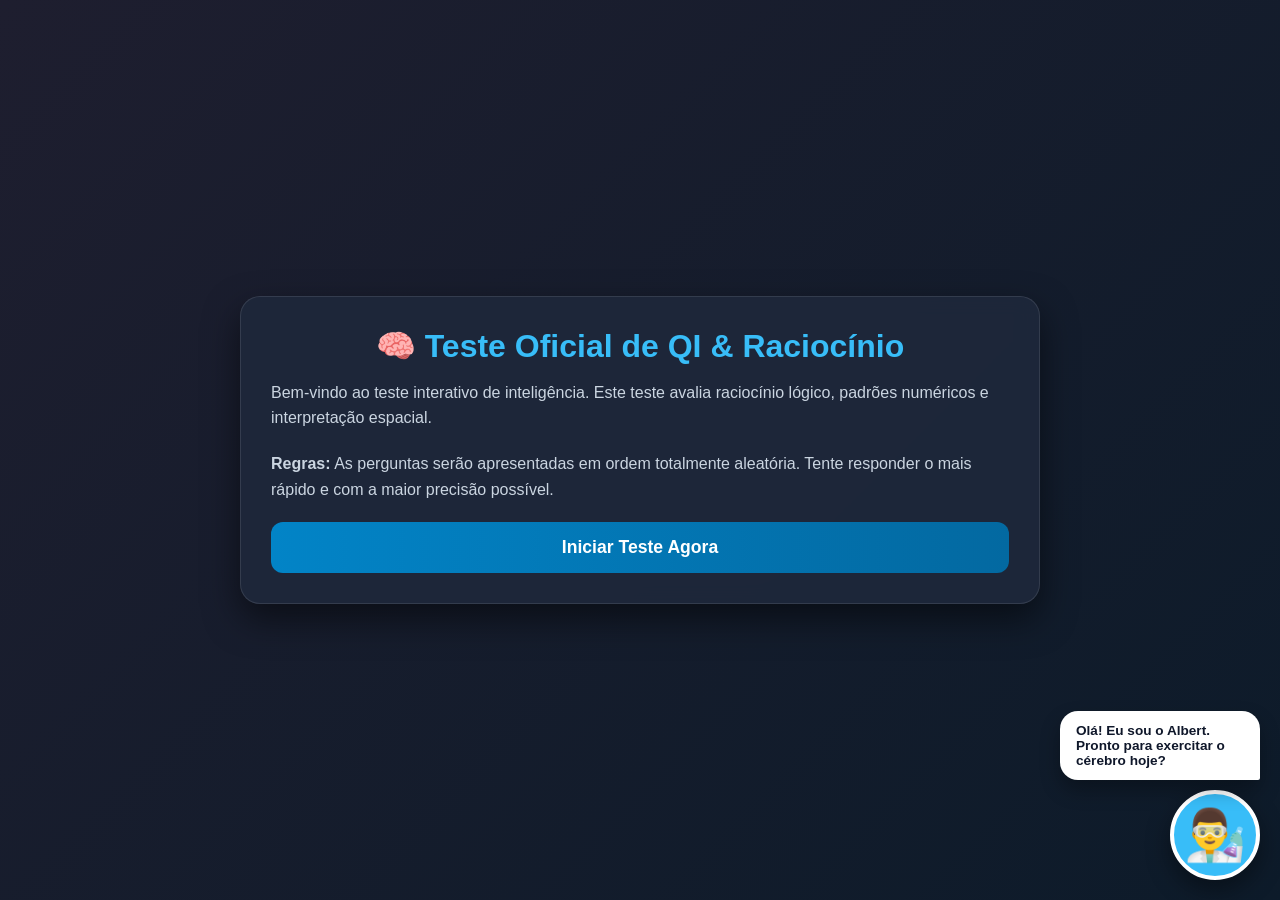
==== commit 7e98f221: "Update index.html" ====
--- a/index.html
+++ b/index.html
@@ -3,161 +3,539 @@
 <head>
   <meta charset="UTF-8">
   <meta name="viewport" content="width=device-width, initial-scale=1.0">
-  <title>Espaço Calma - Apoio Emocional</title>
-  <link rel="stylesheet" href="style.css">
+  <title>Teste Interativo de QI e Raciocínio</title>
+  <style>
+    /* --- RESET E ESTILOS GERAIS --- */
+    * {
+      box-sizing: border-box;
+      margin: 0;
+      padding: 0;
+      font-family: 'Segoe UI', Tahoma, Geneva, Verdana, sans-serif;
+    }
+
+    body {
+      background: linear-gradient(135deg, #1e1e2f 0%, #0d1b2a 100%);
+      color: #f1f5f9;
+      min-height: 100vh;
+      display: flex;
+      justify-content: center;
+      align-items: center;
+      padding: 20px;
+    }
+
+    .container {
+      width: 100%;
+      max-width: 800px;
+      background: rgba(30, 41, 59, 0.9);
+      backdrop-filter: blur(10px);
+      border-radius: 20px;
+      padding: 30px;
+      box-shadow: 0 15px 35px rgba(0, 0, 0, 0.5);
+      border: 1px solid rgba(255, 255, 255, 0.1);
+      position: relative;
+      z-index: 10;
+    }
+
+    h1, h2, h3 {
+      color: #38bdf8;
+      text-align: center;
+      margin-bottom: 15px;
+    }
+
+    p {
+      color: #cbd5e1;
+      line-height: 1.6;
+      margin-bottom: 20px;
+    }
+
+    /* --- BOTOES E INTERAÇÃO --- */
+    .btn {
+      display: block;
+      width: 100%;
+      background: linear-gradient(90deg, #0284c7 0%, #0369a1 100%);
+      color: #ffffff;
+      border: none;
+      padding: 15px;
+      border-radius: 12px;
+      font-size: 1.1rem;
+      font-weight: bold;
+      cursor: pointer;
+      transition: all 0.3s ease;
+      text-align: center;
+      margin-top: 15px;
+    }
+
+    .btn:hover {
+      background: linear-gradient(90deg, #0369a1 0%, #075985 100%);
+      transform: translateY(-2px);
+      box-shadow: 0 5px 15px rgba(2, 132, 199, 0.4);
+    }
+
+    .options-grid {
+      display: grid;
+      grid-template-columns: 1fr;
+      gap: 12px;
+      margin-top: 20px;
+    }
+
+    @media (min-width: 600px) {
+      .options-grid {
+        grid-template-columns: 1fr 1fr;
+      }
+    }
+
+    .option-btn {
+      background: #334155;
+      color: #f8fafc;
+      border: 2px solid transparent;
+      padding: 15px;
+      border-radius: 10px;
+      font-size: 1rem;
+      cursor: pointer;
+      text-align: left;
+      transition: all 0.2s ease;
+    }
+
+    .option-btn:hover {
+      background: #475569;
+      border-color: #38bdf8;
+    }
+
+    /* --- BARRA DE PROGRESSO E HEADER DO QUIZ --- */
+    .quiz-header {
+      display: flex;
+      justify-content: space-between;
+      align-items: center;
+      margin-bottom: 15px;
+      font-size: 0.95rem;
+      color: #94a3b8;
+    }
+
+    .progress-bar-container {
+      width: 100%;
+      height: 10px;
+      background: #334155;
+      border-radius: 10px;
+      overflow: hidden;
+      margin-bottom: 25px;
+    }
+
+    .progress-bar {
+      height: 100%;
+      width: 0%;
+      background: #38bdf8;
+      transition: width 0.3s ease;
+    }
+
+    /* --- EINSTEIN FLUTUANTE --- */
+    .einstein-container {
+      position: fixed;
+      bottom: 20px;
+      right: 20px;
+      display: flex;
+      flex-direction: column;
+      align-items: flex-end;
+      z-index: 100;
+      pointer-events: none;
+    }
+
+    .speech-bubble {
+      background: #ffffff;
+      color: #0f172a;
+      padding: 12px 16px;
+      border-radius: 18px;
+      border-bottom-right-radius: 2px;
+      font-size: 0.85rem;
+      font-weight: 600;
+      max-width: 200px;
+      box-shadow: 0 10px 20px rgba(0,0,0,0.3);
+      margin-bottom: 10px;
+      animation: floatBubble 3s ease-in-out infinite;
+      position: relative;
+    }
+
+    .einstein-avatar {
+      width: 90px;
+      height: 90px;
+      background: #38bdf8;
+      border-radius: 50%;
+      border: 4px solid #ffffff;
+      box-shadow: 0 10px 25px rgba(0, 0, 0, 0.4);
+      display: flex;
+      justify-content: center;
+      align-items: center;
+      font-size: 50px;
+      user-select: none;
+      animation: floatAvatar 4s ease-in-out infinite;
+      pointer-events: auto;
+      cursor: pointer;
+    }
+
+    @keyframes floatAvatar {
+      0%, 100% { transform: translateY(0px) rotate(0deg); }
+      50% { transform: translateY(-12px) rotate(3deg); }
+    }
+
+    @keyframes floatBubble {
+      0%, 100% { transform: translateY(0px); }
+      50% { transform: translateY(-6px); }
+    }
+
+    /* --- RELATÓRIO FINAL --- */
+    .report-card {
+      background: #0f172a;
+      padding: 20px;
+      border-radius: 15px;
+      margin: 20px 0;
+      border: 1px solid #334155;
+    }
+
+    .score-badge {
+      font-size: 3rem;
+      font-weight: 800;
+      color: #38bdf8;
+      text-align: center;
+      margin: 10px 0;
+    }
+
+    .stat-row {
+      display: flex;
+      justify-content: space-between;
+      padding: 10px 0;
+      border-bottom: 1px solid #1e293b;
+    }
+
+    .stat-row:last-child {
+      border-bottom: none;
+    }
+
+    /* OCULTAR ELEMENTOS */
+    .hidden {
+      display: none !important;
+    }
+  </style>
 </head>
 <body>
 
-  <!-- Menu de Navegação -->
-  <header>
-    <div class="logo">🌿 Espaço Calma</div>
-    <nav>
-      <ul>
-        <li><a href="#" class="nav-btn active" onclick="showPage('triagem', this)">Como estou?</a></li>
-        <li><a href="#" class="nav-btn" onclick="showPage('educacao', this)">Aprender</a></li>
-        <li><a href="#" class="nav-btn" onclick="showPage('autocuidado', this)">Pausa</a></li>
-        <li><a href="#" class="nav-btn" onclick="showPage('plano', this)">Meu Plano</a></li>
-        <li><a href="#" class="nav-btn" onclick="showPage('ajuda', this)">Ajuda & Crise</a></li>
-        <li><a href="#" class="nav-btn" onclick="showPage('relatorio', this)">Enviar Resumo</a></li>
-      </ul>
-    </nav>
-  </header>
-
-  <main class="container">
-
-    <!-- AVISO LEGAL E DE LIMITES -->
-    <div class="disclaimer-card">
-      ⚠️ **Aviso Importante:** Este espaço é para acolhimento e autocuidado. Ele **não substitui** acompanhamento psicológico, psiquiátrico ou atendimento de emergência.
+  <!-- CONTAINER PRINCIPAL -->
+  <div class="container">
+    
+    <!-- TELA INICIAL -->
+    <div id="start-screen">
+      <h1>🧠 Teste Oficial de QI & Raciocínio</h1>
+      <p>Bem-vindo ao teste interativo de inteligência. Este teste avalia raciocínio lógico, padrões numéricos e interpretação espacial.</p>
+      <p><strong>Regras:</strong> As perguntas serão apresentadas em ordem totalmente aleatória. Tente responder o mais rápido e com a maior precisão possível.</p>
+      <button class="btn" onclick="startQuiz()">Iniciar Teste Agora</button>
     </div>
 
-    <!-- PÁGINA 1: TRIAGEM LEVE -->
-    <section id="triagem" class="page active">
-      <h2>Como você está se sentindo hoje?</h2>
-      <p>Uma checagem rápida para te ajudar a notar seu estado atual sem julgamentos.</p>
-
-      <form id="form-triagem">
-        <label>Qual emoção se destaca agora?</label>
-        <div class="options">
-          <button type="button" class="tag-btn" onclick="selectTag('emocao', 'Calmo')">Calmo(a)</button>
-          <button type="button" class="tag-btn" onclick="selectTag('emocao', 'Cansado')">Cansado(a)</button>
-          <button type="button" class="tag-btn" onclick="selectTag('emocao', 'Ansioso')">Ansioso(a)</button>
-          <button type="button" class="tag-btn" onclick="selectTag('emocao', 'Triste')">Triste</button>
-          <button type="button" class="tag-btn" onclick="selectTag('emocao', 'Sobrecarregado')">Sobrecarregado(a)</button>
+    <!-- TELA DO QUIZ -->
+    <div id="quiz-screen" class="hidden">
+      <div class="quiz-header">
+        <span id="question-count">Pergunta 1 de 10</span>
+        <span id="timer">Tempo: 00:00</span>
+      </div>
+      
+      <div class="progress-bar-container">
+        <div class="progress-bar" id="progress-bar"></div>
+      </div>
+
+      <h2 id="question-title">Carregando pergunta...</h2>
+      
+      <div class="options-grid" id="options-container">
+        <!-- Opções geradas via JavaScript -->
+      </div>
+    </div>
+
+    <!-- TELA DE RELATÓRIO FINAL -->
+    <div id="result-screen" class="hidden">
+      <h1>📊 Relatório de Desempenho</h1>
+      
+      <div class="report-card">
+        <p style="text-align:center;">Estimativa de Pontuação de QI:</p>
+        <div class="score-badge" id="iq-score">--</div>
+        <h3 id="iq-category" style="text-align:center; color:#e2e8f0;">Analisando...</h3>
+      </div>
+
+      <div class="report-card">
+        <div class="stat-row">
+          <span>Acertos Totais:</span>
+          <strong id="correct-count">0 / 0</strong>
         </div>
-
-        <label for="sono">Como foi seu sono na última noite?</label>
-        <select id="sono">
-          <option value="Tranquilo e reparador">Tranquilo e reparador</option>
-          <option value="Inquieto ou picado">Inquieto / Acordei várias vezes</option>
-          <option value="Dormi poucas horas">Dormi muito pouco</option>
-          <option value="Dormi além do normal">Dormi mais do que o habitual</option>
-        </select>
-
-        <label for="apoio">Conseguiu conversar com alguém de confiança hoje?</label>
-        <select id="apoio">
-          <option value="Sim, me senti acolhido(a)">Sim, foi bom conversar</option>
-          <option value="Não, mas estou bem sozinho(a)">Não, prefiro o meu momento</option>
-          <option value="Não, me sinto isolado(a)">Não, me sinto isolado(a)</option>
-        </select>
-      </form>
-    </section>
-
-    <!-- PÁGINA 2: PSICOEDUCAÇÃO -->
-    <section id="educacao" class="page">
-      <h2>Entendendo suas Emoções</h2>
-      <div class="cards-grid">
-        <div class="info-card">
-          <h3>🌧️ Ansiedade e Estresse</h3>
-          <p>O estresse é uma resposta natural do corpo para nos proteger de desafios. Quando fica alto por muito tempo, pode causar tensão muscular e aceleração nos batimentos. Reconhecer é o primeiro passo.</p>
+        <div class="stat-row">
+          <span>Taxa de Precisão:</span>
+          <strong id="accuracy-rate">0%</strong>
         </div>
-        <div class="info-card">
-          <h3>🌙 A Importância do Sono</h3>
-          <p>Dormir bem ajuda o cérebro a processar experiências do dia. Tente criar um ritual de desaceleração 30 minutos antes de se deitar, desligando telas.</p>
+        <div class="stat-row">
+          <span>Tempo Total Decorrido:</span>
+          <strong id="total-time">00:00</strong>
         </div>
-        <div class="info-card">
-          <h3>🌱 Pequenos Hábitos</h3>
-          <p>Pausas curtas ao longo do dia, beber água e mover o corpo suavemente ajudam a regular o sistema nervoso de forma gradual.</p>
+        <div class="stat-row">
+          <span>Tempo Médio por Questão:</span>
+          <strong id="avg-time">0s</strong>
         </div>
       </div>
-    </section>
-
-    <!-- PÁGINA 3: AUTOCUIDADO -->
-    <section id="autocuidado" class="page">
-      <h2>Pausa e Autocuidado</h2>
+
+      <p id="detailed-feedback"></p>
+
+      <button class="btn" onclick="restartQuiz()">Refazer Teste (Novas Perguntas)</button>
+    </div>
+
+  </div>
+
+  <!-- EINSTEIN FLUTUANTE E INTERATIVO -->
+  <div class="einstein-container">
+    <div class="speech-bubble" id="einstein-speech">
+      Olá! Eu sou o Albert. Pronto para exercitar o cérebro hoje?
+    </div>
+    <div class="einstein-avatar" onclick="einsteinClick()">
+      👨‍🔬
+    </div>
+  </div>
+
+  <script>
+    /* --- BANCO DE DADOS DE QUESTÕES --- */
+    const questionBank = [
+      {
+        question: "Qual número completa a sequência: 2, 4, 8, 16, 32, [ ? ]",
+        options: ["64", "48", "60", "128"],
+        answer: 0
+      },
+      {
+        question: "Se todos os Zors são Blips e alguns Blips são Flops, podemos afirmar com certeza que alguns Zors são Flops?",
+        options: ["Verdadeiro", "Falso", "Impossível determinar"],
+        answer: 1
+      },
+      {
+        question: "Qual número deve substituir o ponto de interrogação: 3, 6, 11, 18, 27, [ ? ]",
+        options: ["38", "36", "35", "40"],
+        answer: 0
+      },
+      {
+        question: "A palavra 'MESA' está para 'ASEM' assim como '8421' está para:",
+        options: ["1248", "1428", "8241", "2418"],
+        answer: 0
+      },
+      {
+        question: "Um pai tem o triplo da idade do filho. Juntos, eles têm 48 anos. Qual a idade do filho?",
+        options: ["12 anos", "16 anos", "14 anos", "10 anos"],
+        answer: 0
+      },
+      {
+        question: "Qual palavra não pertence ao mesmo grupo das outras?",
+        options: ["Maçã", "Banana", "Cenoura", "Uva"],
+        answer: 2
+      },
+      {
+        question: "Qual o próximo valor na sequência: 1, 1, 2, 3, 5, 8, 13, [ ? ]",
+        options: ["21", "18", "20", "26"],
+        answer: 0
+      },
+      {
+        question: "Se você reordenar as letras 'R-A-P-I-S', terá o nome de um(a):",
+        options: ["País", "Cidade", "Animal", "Oceano"],
+        answer: 1 // PARIS
+      },
+      {
+        question: "Alguns meses têm 31 dias, outros têm 30. Quantos meses têm 28 dias?",
+        options: ["Todos os 12", "Apenas 1", "6 meses", "Depende do ano"],
+        answer: 0
+      },
+      {
+        question: "Se 5 máquinas levam 5 minutos para fazer 5 objetos, quanto tempo 100 máquinas levam para fazer 100 objetos?",
+        options: ["5 minutos", "100 minutos", "50 minutos", "1 minuto"],
+        answer: 0
+      }
+    ];
+
+    /* --- FALA DO EINSTEIN POR CONTEXTO --- */
+    const einsteinQuotes = {
+      start: [
+        "A imaginação é mais importante que o conhecimento!",
+        "Pense com calma e não tenha pressa.",
+        "A mente que se abre a uma nova ideia jamais volta ao seu tamanho original."
+      ],
+      correct: [
+        "Brilhante! Essa foi rápida!",
+        "Exatamente! Você tem um ótimo raciocínio.",
+        "Excelente! Continue com essa energia!",
+        "Muito bem! Um verdadeiro gênio em ação."
+      ],
+      wrong: [
+        "Não se preocupe, errar faz parte do aprendizado!",
+        "O único erro é parar de tentar.",
+        "Respire fundo e foque na próxima!"
+      ],
+      click: [
+        "Sabia que eu adorava tocar violino?",
+        "A física é incrível, mas a sua lógica também!",
+        "E = mc² ! Não se esqueça disso!",
+        "Precisa de um café para concentrar?"
+      ]
+    };
+
+    /* --- VARIÁVEIS DE ESTADO DO JOGO --- */
+    let currentQuestions = [];
+    let currentQuestionIndex = 0;
+    let score = 0;
+    let timerInterval = null;
+    let secondsElapsed = 0;
+
+    /* --- FUNÇÕES DE UTILIDADE --- */
+    function shuffleArray(array) {
+      const arr = [...array];
+      for (let i = arr.length - 1; i > 0; i--) {
+        const j = Math.floor(Math.random() * (i + 1));
+        [arr[i], arr[j]] = [arr[j], arr[i]];
+      }
+      return arr;
+    }
+
+    function getRandomQuote(category) {
+      const quotes = einsteinQuotes[category];
+      return quotes[Math.floor(Math.random() * quotes.length)];
+    }
+
+    function setEinsteinSpeech(text) {
+      document.getElementById('einstein-speech').innerText = text;
+    }
+
+    function einsteinClick() {
+      setEinsteinSpeech(getRandomQuote('click'));
+    }
+
+    /* --- LÓGICA DO CRONÔMETRO --- */
+    function startTimer() {
+      secondsElapsed = 0;
+      clearInterval(timerInterval);
+      timerInterval = setInterval(() => {
+        secondsElapsed++;
+        const mins = String(Math.floor(secondsElapsed / 60)).padStart(2, '0');
+        const secs = String(secondsElapsed % 60).padStart(2, '0');
+        document.getElementById('timer').innerText = `Tempo: ${mins}:${secs}`;
+      }, 1000);
+    }
+
+    function stopTimer() {
+      clearInterval(timerInterval);
+    }
+
+    /* --- CONTROLE DO TESTE --- */
+    function startQuiz() {
+      document.getElementById('start-screen').classList.add('hidden');
+      document.getElementById('result-screen').classList.add('hidden');
+      document.getElementById('quiz-screen').classList.remove('hidden');
+
+      // Embaralhar perguntas e selecionar até 10
+      currentQuestions = shuffleArray(questionBank).map(q => {
+        // Embaralhar também as opções de cada pergunta mantendo a resposta correta
+        const correctAnswerText = q.options[q.answer];
+        const shuffledOptions = shuffleArray(q.options);
+        const newCorrectIndex = shuffledOptions.indexOf(correctAnswerText);
+        return {
+          question: q.question,
+          options: shuffledOptions,
+          answer: newCorrectIndex
+        };
+      });
+
+      currentQuestionIndex = 0;
+      score = 0;
       
-      <div class="exercise-box">
-        <h3>🧘 Respirador Guia (4-4-6)</h3>
-        <p>Inspire pelo nariz por 4s, segure por 4s e solte o ar devagar pela boca por 6s.</p>
-        <div class="breath-circle">
-          <span id="breath-text">Respire</span>
-        </div>
-        <button class="action-btn" onclick="startBreathing()">Iniciar 1 minuto</button>
-      </div>
-
-      <div class="journal-box">
-        <h3>📝 Diário de Descarrego</h3>
-        <p>Escreva o que estiver pesando em sua mente agora. Este texto não é salvo em nenhum servidor.</p>
-        <textarea id="diario-texto" placeholder="Escreva livremente aqui..."></textarea>
-      </div>
-    </section>
-
-    <!-- PÁGINA 4: PLANO DE APOIO PERSONALIZADO -->
-    <section id="plano" class="page">
-      <h2>Seu Plano de Apoio Pessoal</h2>
-      <p>Guarde lembretes do que te faz bem para recorrer em momentos mais difíceis.</p>
-
-      <form id="form-plano">
-        <label for="contato-confianca">Pessoa de confiança para acionar:</label>
-        <input type="text" id="contato-confianca" placeholder="Ex: Amigo(a), familiar, profissional...">
-
-        <label for="atividade-calma">O que costuma te acalmar quando o dia está pesado?</label>
-        <input type="text" id="atividade-calma" placeholder="Ex: Caminhar, escutar música calma, tomar chá...">
-
-        <label for="lugar-seguro">Qual lugar ou ambiente te traz sensação de paz?</label>
-        <input type="text" id="lugar-seguro" placeholder="Ex: Meu quarto, um parque, perto da janela...">
-      </form>
-    </section>
-
-    <!-- PÁGINA 5: REDE DE AJUDA E CRISE -->
-    <section id="ajuda" class="page">
-      <h2>Rede de Suporte e Emergência</h2>
-      <div class="danger-box">
-        <h3>🚨 Precisa de ajuda imediata?</h3>
-        <p>Se você ou alguém que você conhece estiver passando por um momento de crise grave ou pensamentos de autoflagelação, não fique sozinho(a). Busque suporte profissional e imediato:</p>
-      </div>
-
-      <div class="cards-grid">
-        <div class="info-card highlight">
-          <h3>CVV - Centro de Valorização da Vida</h3>
-          <p>Atendimento gratuito, confidencial e disponível 24 horas por dia por telefone ou chat.</p>
-          <a href="tel:188" class="contact-btn">Ligar 188</a>
-        </div>
-        <div class="info-card highlight">
-          <h3>SAMU (Emergência Médica)</h3>
-          <p>Para casos de emergência de saúde e crises imediatas.</p>
-          <a href="tel:192" class="contact-btn">Ligar 192</a>
-        </div>
-        <div class="info-card highlight">
-          <h3>Serviços Locais (CAPS / Posto de Saúde)</h3>
-          <p>Consulte a unidade de saúde mais próxima do seu bairro para atendimento psicológico e em saúde mental continuo.</p>
-        </div>
-      </div>
-    </section>
-
-    <!-- PÁGINA 6: RELATÓRIO VIA WHATSAPP -->
-    <section id="relatorio" class="page">
-      <h2>Enviar Resumo de Acompanhamento</h2>
-      <p>Envie um resumo das suas respostas para você mesmo(a) ou para um profissional de sua confiança para acompanhamento.</p>
-
-      <div class="whatsapp-box">
-        <label for="whatsapp-num">Número do WhatsApp com DDD (apenas números):</label>
-        <input type="text" id="whatsapp-num" placeholder="Ex: 5511999999999">
-        <button class="action-btn wa-btn" onclick="sendWhatsAppReport()">💬 Gerar e Enviar via WhatsApp</button>
-      </div>
-    </section>
-
-  </main>
-
-  <script src="script.js"></script>
+      setEinsteinSpeech(getRandomQuote('start'));
+      startTimer();
+      loadQuestion();
+    }
+
+    function loadQuestion() {
+      const q = currentQuestions[currentQuestionIndex];
+      const total = currentQuestions.length;
+
+      document.getElementById('question-count').innerText = `Pergunta ${currentQuestionIndex + 1} de ${total}`;
+      document.getElementById('progress-bar').style.width = `${((currentQuestionIndex) / total) * 100}%`;
+      document.getElementById('question-title').innerText = q.question;
+
+      const container = document.getElementById('options-container');
+      container.innerHTML = '';
+
+      q.options.forEach((opt, idx) => {
+        const btn = document.createElement('button');
+        btn.className = 'option-btn';
+        btn.innerText = opt;
+        btn.onclick = () => handleAnswer(idx);
+        container.appendChild(btn);
+      });
+    }
+
+    function handleAnswer(selectedIndex) {
+      const q = currentQuestions[currentQuestionIndex];
+
+      if (selectedIndex === q.answer) {
+        score++;
+        setEinsteinSpeech(getRandomQuote('correct'));
+      } else {
+        setEinsteinSpeech(getRandomQuote('wrong'));
+      }
+
+      currentQuestionIndex++;
+
+      if (currentQuestionIndex < currentQuestions.length) {
+        loadQuestion();
+      } else {
+        finishQuiz();
+      }
+    }
+
+    /* --- GERAÇÃO DO RELATÓRIO FINAL --- */
+    function finishQuiz() {
+      stopTimer();
+      document.getElementById('quiz-screen').classList.add('hidden');
+      document.getElementById('result-screen').classList.remove('hidden');
+
+      const total = currentQuestions.length;
+      const accuracy = (score / total) * 100;
+      
+      // Cálculo estimado de QI baseado em pontuação e tempo médio
+      const avgTimePerQuestion = secondsElapsed / total;
+      let baseIQ = 80 + (score * 5); // Base entre 80 e 130
+      
+      // Bônus/Penalidade por tempo (se responder rápido e certo)
+      if (accuracy >= 70 && avgTimePerQuestion < 10) {
+        baseIQ += 5;
+      }
+
+      // Categoria de inteligência
+      let category = "";
+      let feedback = "";
+
+      if (baseIQ >= 120) {
+        category = "Raciocínio Superior / Avançado 🌟";
+        feedback = "Você demonstrou uma excelente capacidade de resolução de problemas, identificação de padrões e agilidade mental!";
+      } else if (baseIQ >= 100) {
+        category = "Média Elevada 🧠";
+        feedback = "Seu raciocínio lógico é forte e eficiente. Com um pouco mais de treino, você alcançará níveis ainda mais altos!";
+      } else {
+        category = "Em Desenvolvimento 🌱";
+        feedback = "Bom trabalho ao completar o teste! Lembre-se de que a lógica é uma habilidade que melhora com prática contínua.";
+      }
+
+      // Formatar tempos
+      const mins = String(Math.floor(secondsElapsed / 60)).padStart(2, '0');
+      const secs = String(secondsElapsed % 60).padStart(2, '0');
+
+      document.getElementById('iq-score').innerText = baseIQ;
+      document.getElementById('iq-category').innerText = category;
+      document.getElementById('correct-count').innerText = `${score} de ${total}`;
+      document.getElementById('accuracy-rate').innerText = `${accuracy.toFixed(0)}%`;
+      document.getElementById('total-time').innerText = `${mins}:${secs}`;
+      document.getElementById('avg-time').innerText = `${avgTimePerQuestion.toFixed(1)}s`;
+      document.getElementById('detailed-feedback').innerText = feedback;
+
+      setEinsteinSpeech("Sensacional! Veja o seu relatório completo na tela.");
+    }
+
+    function restartQuiz() {
+      startQuiz();
+    }
+  </script>
 </body>
 </html>
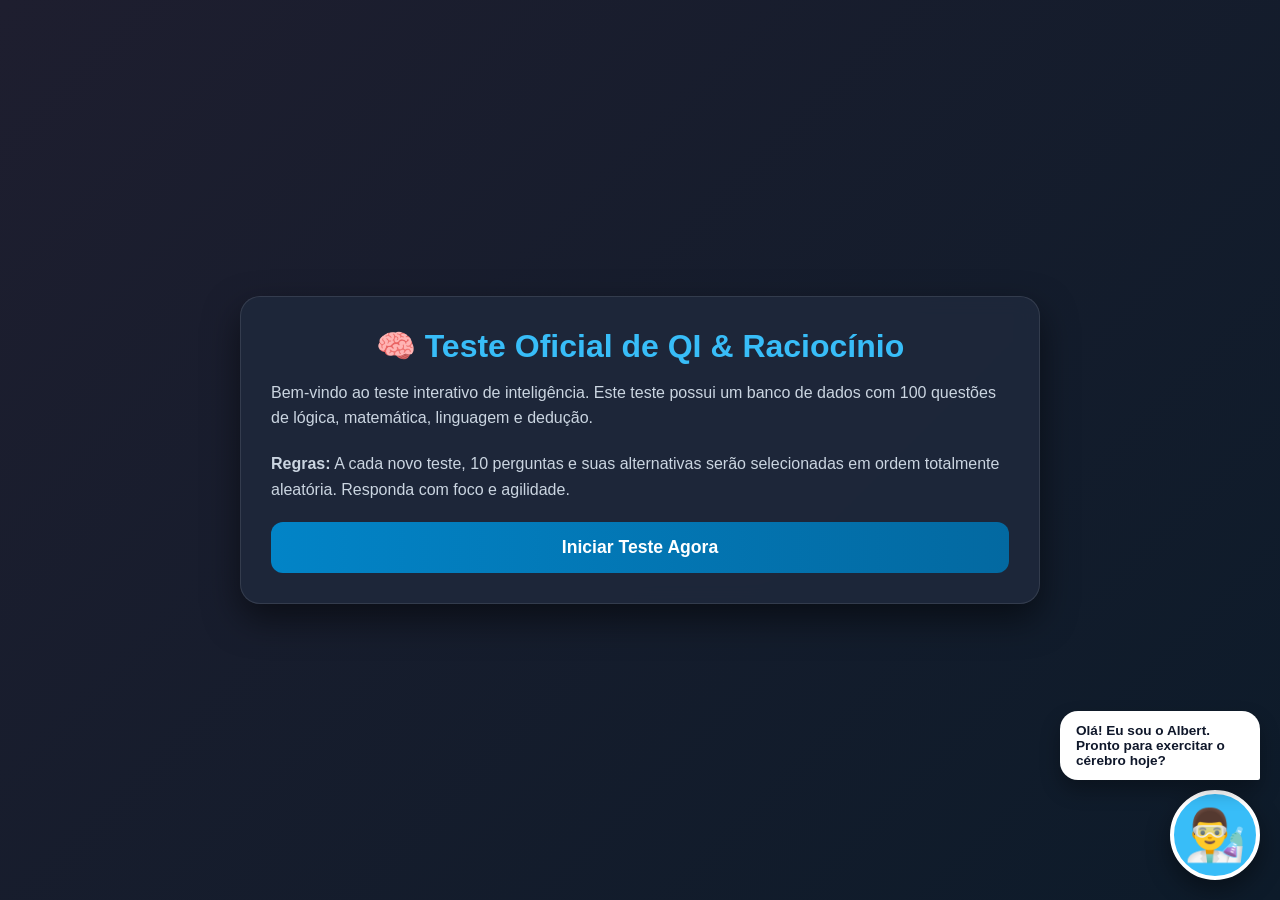
==== commit c9db30bf: "Update index.html" ====
--- a/index.html
+++ b/index.html
@@ -48,7 +48,7 @@
       margin-bottom: 20px;
     }
 
-    /* --- BOTOES E INTERAÇÃO --- */
+    /* --- BOTÕES E INTERAÇÃO --- */
     .btn {
       display: block;
       width: 100%;
@@ -223,8 +223,8 @@
     <!-- TELA INICIAL -->
     <div id="start-screen">
       <h1>🧠 Teste Oficial de QI & Raciocínio</h1>
-      <p>Bem-vindo ao teste interativo de inteligência. Este teste avalia raciocínio lógico, padrões numéricos e interpretação espacial.</p>
-      <p><strong>Regras:</strong> As perguntas serão apresentadas em ordem totalmente aleatória. Tente responder o mais rápido e com a maior precisão possível.</p>
+      <p>Bem-vindo ao teste interativo de inteligência. Este teste possui um banco de dados com 100 questões de lógica, matemática, linguagem e dedução.</p>
+      <p><strong>Regras:</strong> A cada novo teste, 10 perguntas e suas alternativas serão selecionadas em ordem totalmente aleatória. Responda com foco e agilidade.</p>
       <button class="btn" onclick="startQuiz()">Iniciar Teste Agora</button>
     </div>
 
@@ -293,249 +293,29 @@
   </div>
 
   <script>
-    /* --- BANCO DE DADOS DE QUESTÕES --- */
+    /* --- BANCO COMPLETO DE 100 QUESTÕES --- */
     const questionBank = [
-      {
-        question: "Qual número completa a sequência: 2, 4, 8, 16, 32, [ ? ]",
-        options: ["64", "48", "60", "128"],
-        answer: 0
-      },
-      {
-        question: "Se todos os Zors são Blips e alguns Blips são Flops, podemos afirmar com certeza que alguns Zors são Flops?",
-        options: ["Verdadeiro", "Falso", "Impossível determinar"],
-        answer: 1
-      },
-      {
-        question: "Qual número deve substituir o ponto de interrogação: 3, 6, 11, 18, 27, [ ? ]",
-        options: ["38", "36", "35", "40"],
-        answer: 0
-      },
-      {
-        question: "A palavra 'MESA' está para 'ASEM' assim como '8421' está para:",
-        options: ["1248", "1428", "8241", "2418"],
-        answer: 0
-      },
-      {
-        question: "Um pai tem o triplo da idade do filho. Juntos, eles têm 48 anos. Qual a idade do filho?",
-        options: ["12 anos", "16 anos", "14 anos", "10 anos"],
-        answer: 0
-      },
-      {
-        question: "Qual palavra não pertence ao mesmo grupo das outras?",
-        options: ["Maçã", "Banana", "Cenoura", "Uva"],
-        answer: 2
-      },
-      {
-        question: "Qual o próximo valor na sequência: 1, 1, 2, 3, 5, 8, 13, [ ? ]",
-        options: ["21", "18", "20", "26"],
-        answer: 0
-      },
-      {
-        question: "Se você reordenar as letras 'R-A-P-I-S', terá o nome de um(a):",
-        options: ["País", "Cidade", "Animal", "Oceano"],
-        answer: 1 // PARIS
-      },
-      {
-        question: "Alguns meses têm 31 dias, outros têm 30. Quantos meses têm 28 dias?",
-        options: ["Todos os 12", "Apenas 1", "6 meses", "Depende do ano"],
-        answer: 0
-      },
-      {
-        question: "Se 5 máquinas levam 5 minutos para fazer 5 objetos, quanto tempo 100 máquinas levam para fazer 100 objetos?",
-        options: ["5 minutos", "100 minutos", "50 minutos", "1 minuto"],
-        answer: 0
-      }
-    ];
-
-    /* --- FALA DO EINSTEIN POR CONTEXTO --- */
-    const einsteinQuotes = {
-      start: [
-        "A imaginação é mais importante que o conhecimento!",
-        "Pense com calma e não tenha pressa.",
-        "A mente que se abre a uma nova ideia jamais volta ao seu tamanho original."
-      ],
-      correct: [
-        "Brilhante! Essa foi rápida!",
-        "Exatamente! Você tem um ótimo raciocínio.",
-        "Excelente! Continue com essa energia!",
-        "Muito bem! Um verdadeiro gênio em ação."
-      ],
-      wrong: [
-        "Não se preocupe, errar faz parte do aprendizado!",
-        "O único erro é parar de tentar.",
-        "Respire fundo e foque na próxima!"
-      ],
-      click: [
-        "Sabia que eu adorava tocar violino?",
-        "A física é incrível, mas a sua lógica também!",
-        "E = mc² ! Não se esqueça disso!",
-        "Precisa de um café para concentrar?"
-      ]
-    };
-
-    /* --- VARIÁVEIS DE ESTADO DO JOGO --- */
-    let currentQuestions = [];
-    let currentQuestionIndex = 0;
-    let score = 0;
-    let timerInterval = null;
-    let secondsElapsed = 0;
-
-    /* --- FUNÇÕES DE UTILIDADE --- */
-    function shuffleArray(array) {
-      const arr = [...array];
-      for (let i = arr.length - 1; i > 0; i--) {
-        const j = Math.floor(Math.random() * (i + 1));
-        [arr[i], arr[j]] = [arr[j], arr[i]];
-      }
-      return arr;
-    }
-
-    function getRandomQuote(category) {
-      const quotes = einsteinQuotes[category];
-      return quotes[Math.floor(Math.random() * quotes.length)];
-    }
-
-    function setEinsteinSpeech(text) {
-      document.getElementById('einstein-speech').innerText = text;
-    }
-
-    function einsteinClick() {
-      setEinsteinSpeech(getRandomQuote('click'));
-    }
-
-    /* --- LÓGICA DO CRONÔMETRO --- */
-    function startTimer() {
-      secondsElapsed = 0;
-      clearInterval(timerInterval);
-      timerInterval = setInterval(() => {
-        secondsElapsed++;
-        const mins = String(Math.floor(secondsElapsed / 60)).padStart(2, '0');
-        const secs = String(secondsElapsed % 60).padStart(2, '0');
-        document.getElementById('timer').innerText = `Tempo: ${mins}:${secs}`;
-      }, 1000);
-    }
-
-    function stopTimer() {
-      clearInterval(timerInterval);
-    }
-
-    /* --- CONTROLE DO TESTE --- */
-    function startQuiz() {
-      document.getElementById('start-screen').classList.add('hidden');
-      document.getElementById('result-screen').classList.add('hidden');
-      document.getElementById('quiz-screen').classList.remove('hidden');
-
-      // Embaralhar perguntas e selecionar até 10
-      currentQuestions = shuffleArray(questionBank).map(q => {
-        // Embaralhar também as opções de cada pergunta mantendo a resposta correta
-        const correctAnswerText = q.options[q.answer];
-        const shuffledOptions = shuffleArray(q.options);
-        const newCorrectIndex = shuffledOptions.indexOf(correctAnswerText);
-        return {
-          question: q.question,
-          options: shuffledOptions,
-          answer: newCorrectIndex
-        };
-      });
-
-      currentQuestionIndex = 0;
-      score = 0;
-      
-      setEinsteinSpeech(getRandomQuote('start'));
-      startTimer();
-      loadQuestion();
-    }
-
-    function loadQuestion() {
-      const q = currentQuestions[currentQuestionIndex];
-      const total = currentQuestions.length;
-
-      document.getElementById('question-count').innerText = `Pergunta ${currentQuestionIndex + 1} de ${total}`;
-      document.getElementById('progress-bar').style.width = `${((currentQuestionIndex) / total) * 100}%`;
-      document.getElementById('question-title').innerText = q.question;
-
-      const container = document.getElementById('options-container');
-      container.innerHTML = '';
-
-      q.options.forEach((opt, idx) => {
-        const btn = document.createElement('button');
-        btn.className = 'option-btn';
-        btn.innerText = opt;
-        btn.onclick = () => handleAnswer(idx);
-        container.appendChild(btn);
-      });
-    }
-
-    function handleAnswer(selectedIndex) {
-      const q = currentQuestions[currentQuestionIndex];
-
-      if (selectedIndex === q.answer) {
-        score++;
-        setEinsteinSpeech(getRandomQuote('correct'));
-      } else {
-        setEinsteinSpeech(getRandomQuote('wrong'));
-      }
-
-      currentQuestionIndex++;
-
-      if (currentQuestionIndex < currentQuestions.length) {
-        loadQuestion();
-      } else {
-        finishQuiz();
-      }
-    }
-
-    /* --- GERAÇÃO DO RELATÓRIO FINAL --- */
-    function finishQuiz() {
-      stopTimer();
-      document.getElementById('quiz-screen').classList.add('hidden');
-      document.getElementById('result-screen').classList.remove('hidden');
-
-      const total = currentQuestions.length;
-      const accuracy = (score / total) * 100;
-      
-      // Cálculo estimado de QI baseado em pontuação e tempo médio
-      const avgTimePerQuestion = secondsElapsed / total;
-      let baseIQ = 80 + (score * 5); // Base entre 80 e 130
-      
-      // Bônus/Penalidade por tempo (se responder rápido e certo)
-      if (accuracy >= 70 && avgTimePerQuestion < 10) {
-        baseIQ += 5;
-      }
-
-      // Categoria de inteligência
-      let category = "";
-      let feedback = "";
-
-      if (baseIQ >= 120) {
-        category = "Raciocínio Superior / Avançado 🌟";
-        feedback = "Você demonstrou uma excelente capacidade de resolução de problemas, identificação de padrões e agilidade mental!";
-      } else if (baseIQ >= 100) {
-        category = "Média Elevada 🧠";
-        feedback = "Seu raciocínio lógico é forte e eficiente. Com um pouco mais de treino, você alcançará níveis ainda mais altos!";
-      } else {
-        category = "Em Desenvolvimento 🌱";
-        feedback = "Bom trabalho ao completar o teste! Lembre-se de que a lógica é uma habilidade que melhora com prática contínua.";
-      }
-
-      // Formatar tempos
-      const mins = String(Math.floor(secondsElapsed / 60)).padStart(2, '0');
-      const secs = String(secondsElapsed % 60).padStart(2, '0');
-
-      document.getElementById('iq-score').innerText = baseIQ;
-      document.getElementById('iq-category').innerText = category;
-      document.getElementById('correct-count').innerText = `${score} de ${total}`;
-      document.getElementById('accuracy-rate').innerText = `${accuracy.toFixed(0)}%`;
-      document.getElementById('total-time').innerText = `${mins}:${secs}`;
-      document.getElementById('avg-time').innerText = `${avgTimePerQuestion.toFixed(1)}s`;
-      document.getElementById('detailed-feedback').innerText = feedback;
-
-      setEinsteinSpeech("Sensacional! Veja o seu relatório completo na tela.");
-    }
-
-    function restartQuiz() {
-      startQuiz();
-    }
-  </script>
-</body>
-</html>
+      // --- LÓGICA E SEQUÊNCIAS NUMÉRICAS ---
+      { question: "Qual número completa a sequência: 2, 4, 8, 16, 32, [ ? ]", options: ["64", "48", "60", "128"], answer: 0 },
+      { question: "Qual número deve substituir o ponto de interrogação: 3, 6, 11, 18, 27, [ ? ]", options: ["38", "36", "35", "40"], answer: 0 },
+      { question: "Qual o próximo valor na sequência: 1, 1, 2, 3, 5, 8, 13, [ ? ]", options: ["21", "18", "20", "26"], answer: 0 },
+      { question: "Qual número completa a sequência: 5, 10, 20, 40, [ ? ]", options: ["80", "60", "70", "100"], answer: 0 },
+      { question: "Qual número completa a sequência: 100, 95, 85, 70, [ ? ]", options: ["50", "55", "60", "45"], answer: 0 },
+      { question: "Qual o próximo termo: 2, 3, 5, 7, 11, 13, [ ? ]", options: ["17", "15", "16", "19"], answer: 0 },
+      { question: "Complete a série: 1, 4, 9, 16, 25, [ ? ]", options: ["36", "30", "32", "49"], answer: 0 },
+      { question: "Qual número vem a seguir: 80, 40, 20, 10, [ ? ]", options: ["5", "2.5", "0", "8"], answer: 0 },
+      { question: "Complete a lógica: 3, 9, 27, 81, [ ? ]", options: ["243", "162", "210", "324"], answer: 0 },
+      { question: "Qual o número faltante: 7, 14, 28, 56, [ ? ]", options: ["112", "98", "104", "120"], answer: 0 },
+      { question: "Complete a sequência: 2, 6, 12, 20, 30, [ ? ]", options: ["42", "40", "36", "48"], answer: 0 },
+      { question: "Qual é o próximo número: 10, 9, 11, 8, 12, [ ? ]", options: ["7", "13", "6", "14"], answer: 0 },
+      { question: "Complete o padrão: 4, 8, 12, 16, 20, [ ? ]", options: ["24", "22", "26", "28"], answer: 0 },
+      { question: "Qual o próximo valor: 1, 8, 27, 64, [ ? ]", options: ["125", "100", "81", "216"], answer: 0 },
+      { question: "Complete: 2, 5, 10, 17, 26, [ ? ]", options: ["37", "35", "32", "40"], answer: 0 },
+      { question: "Qual número segue a ordem: 64, 32, 16, 8, [ ? ]", options: ["4", "2", "6", "0"], answer: 0 },
+      { question: "Qual número completa a série: 15, 30, 45, 60, [ ? ]", options: ["75", "70", "80", "90"], answer: 0 },
+      { question: "Descubra o próximo número: 1, 2, 6, 24, 120, [ ? ]", options: ["720", "600", "480", "360"], answer: 0 },
+      { question: "Complete a lógica: 0, 3, 8, 15, 24, [ ? ]", options: ["35", "32", "30", "36"], answer: 0 },
+      { question: "Qual número completa: 99, 88, 77, 66, [ ? ]", options: ["55", "44", "50", "60"], answer: 0 },
+      { question: "Complete o padrão: 5, 11, 23, 47, [ ? ]", options: ["95", "94", "89", "91"], answer: 0 },
+      { question: "Qual o próximo número da sequência: 12, 24, 36, 48, [ ? ]", options: ["60", "58", "62", "72"], answer: 0 },
+      { question: "Qual é o número seguinte: 1, 3,
